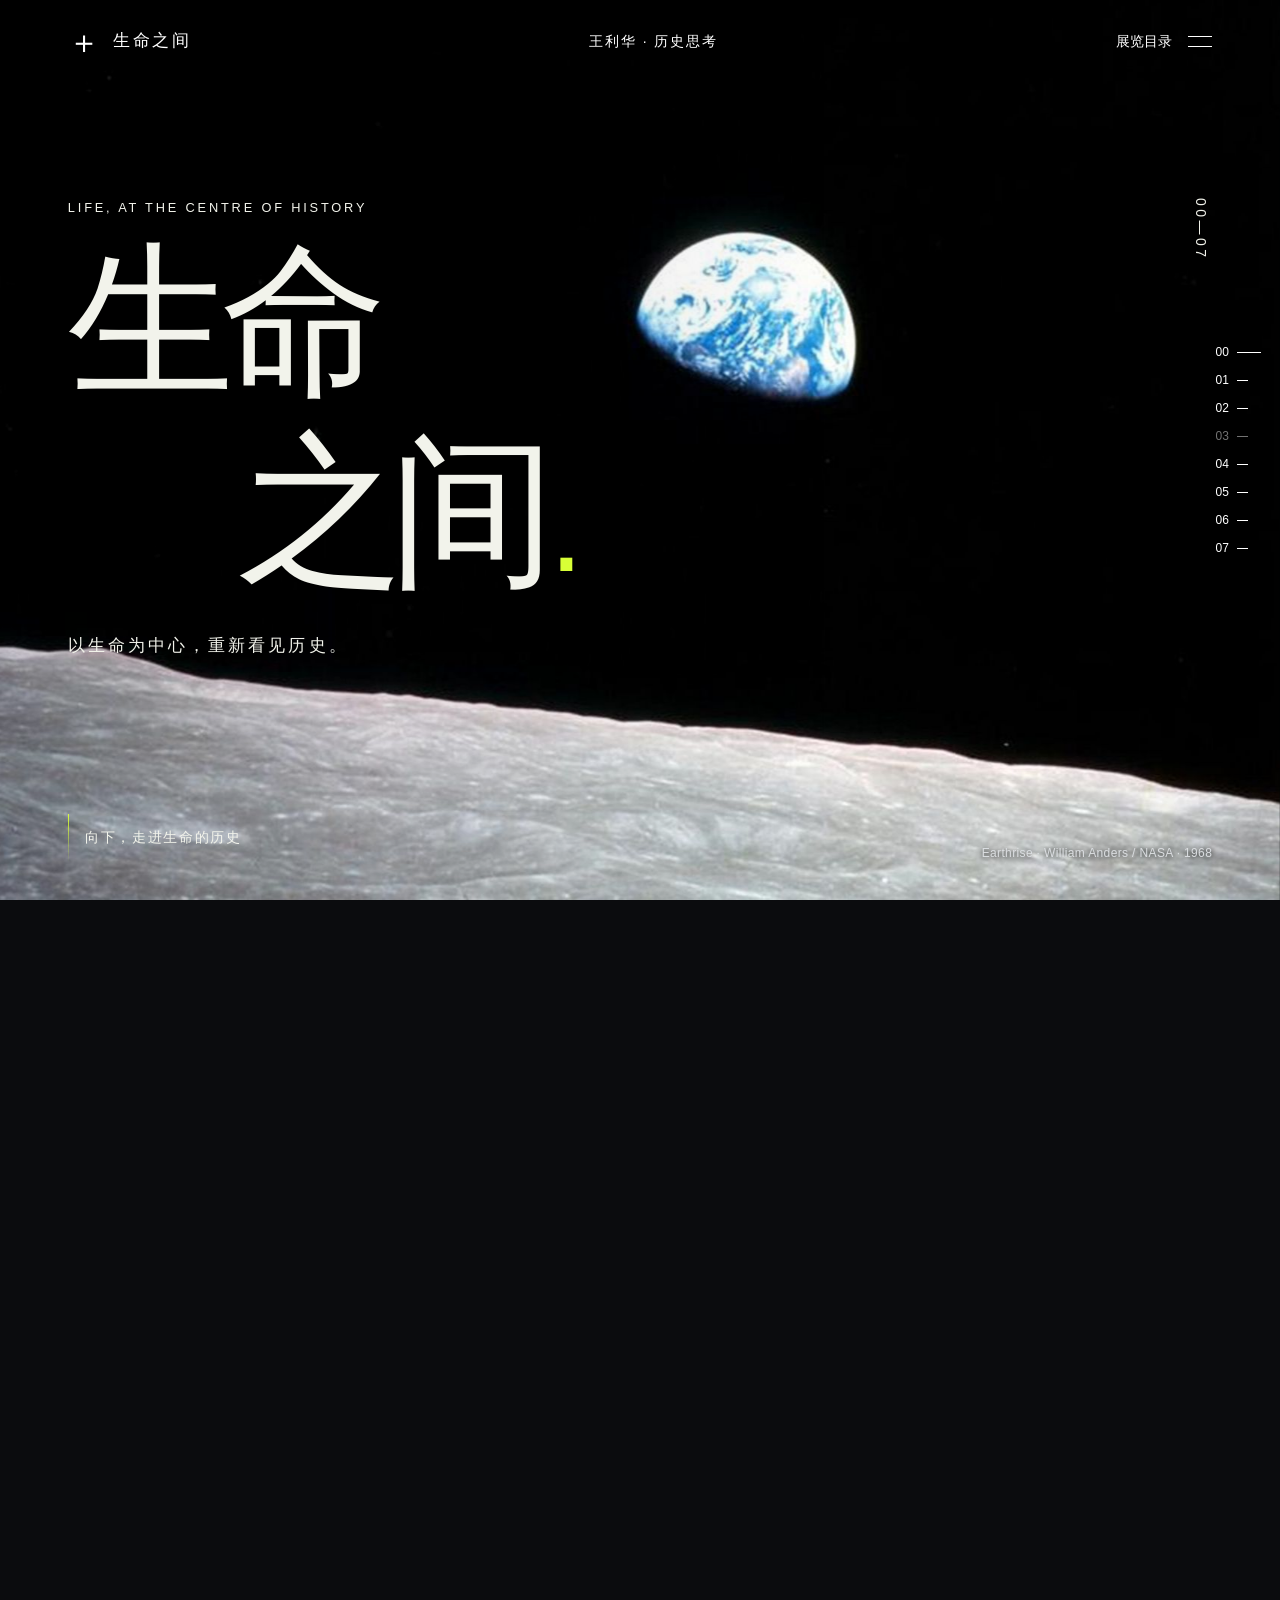
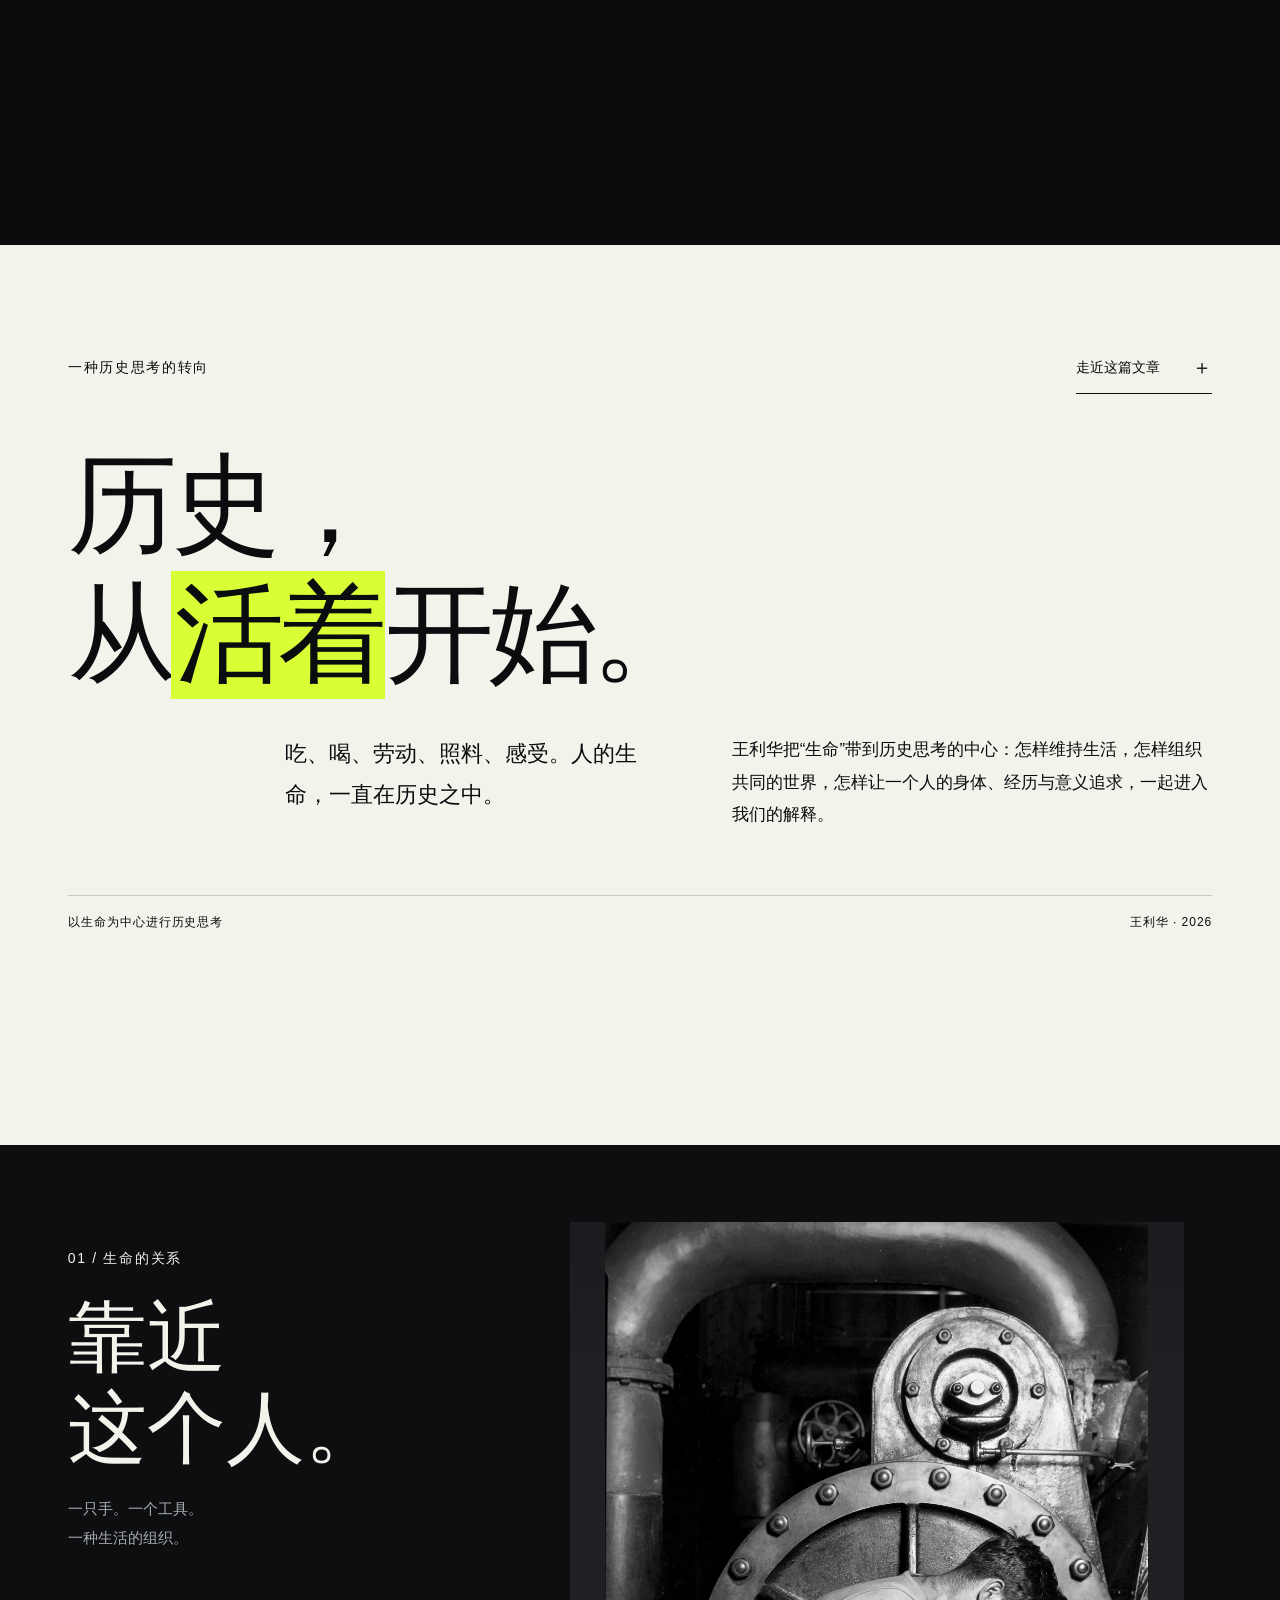
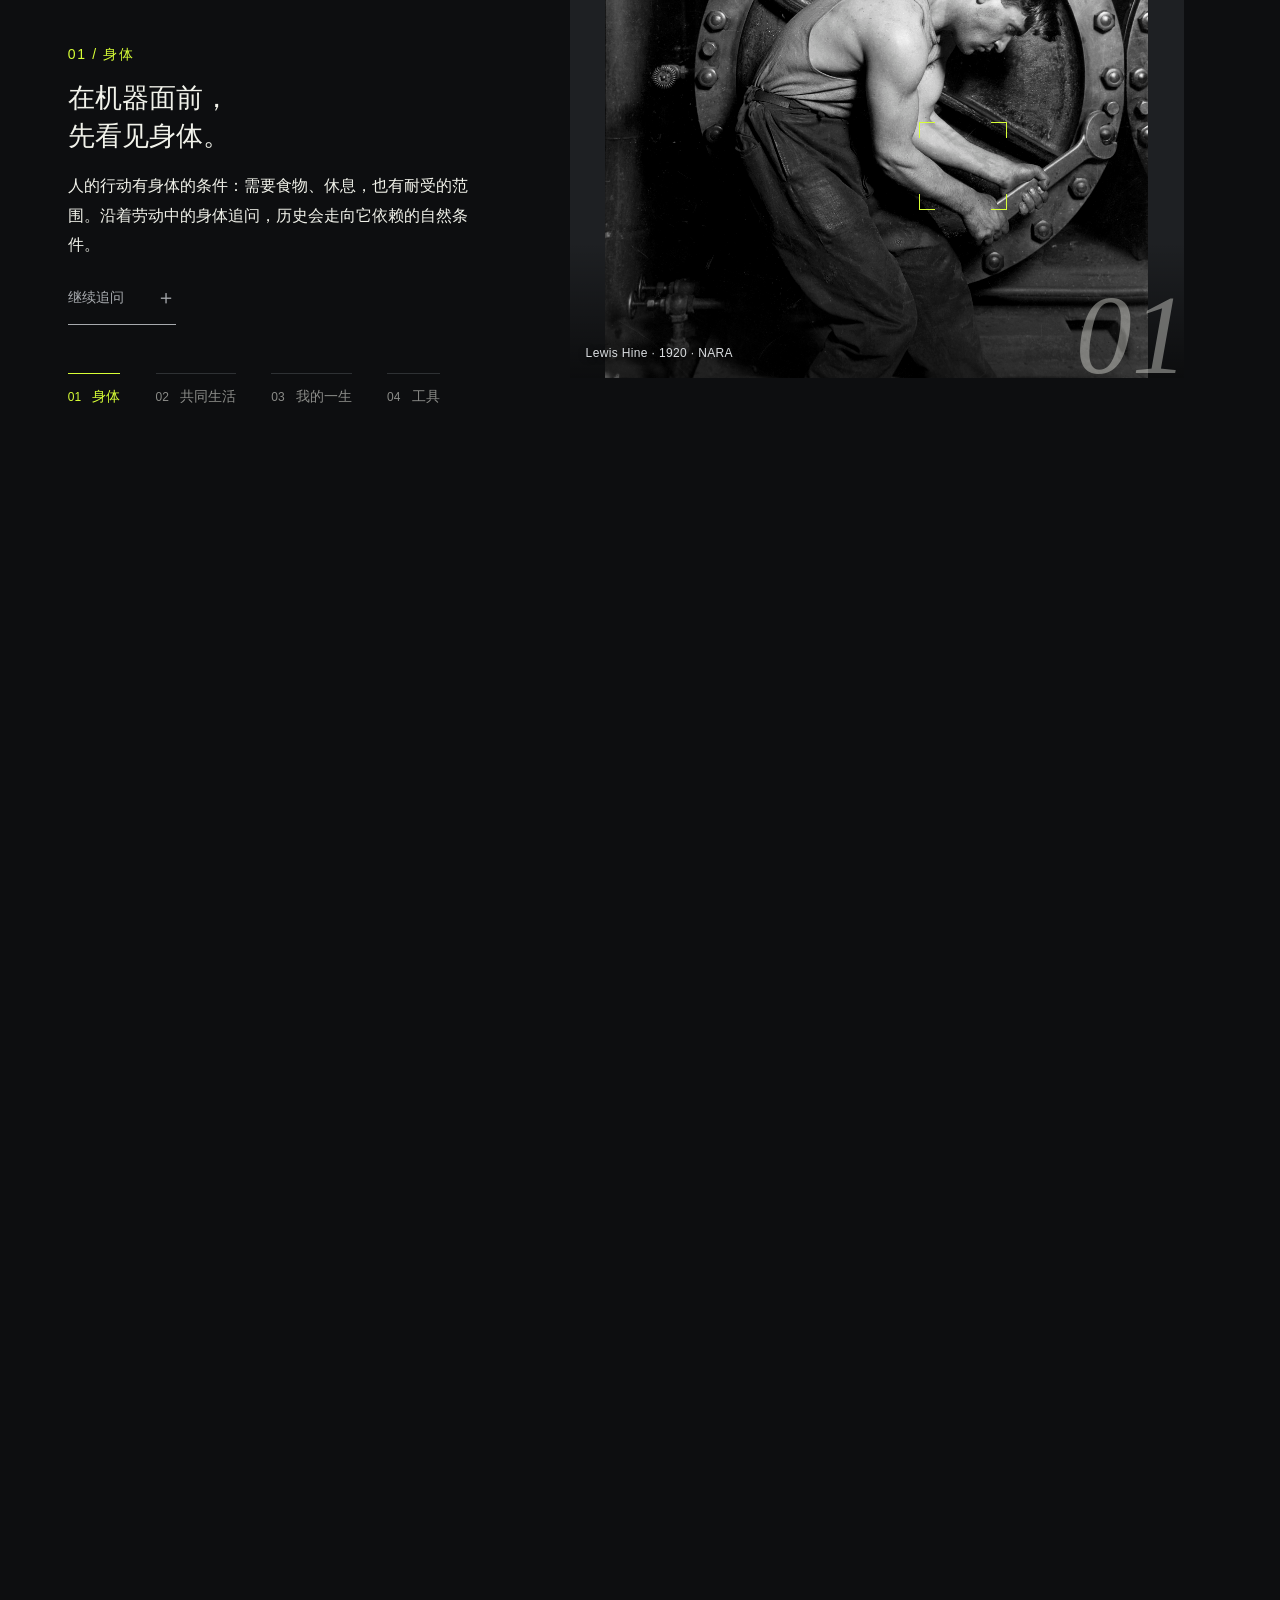
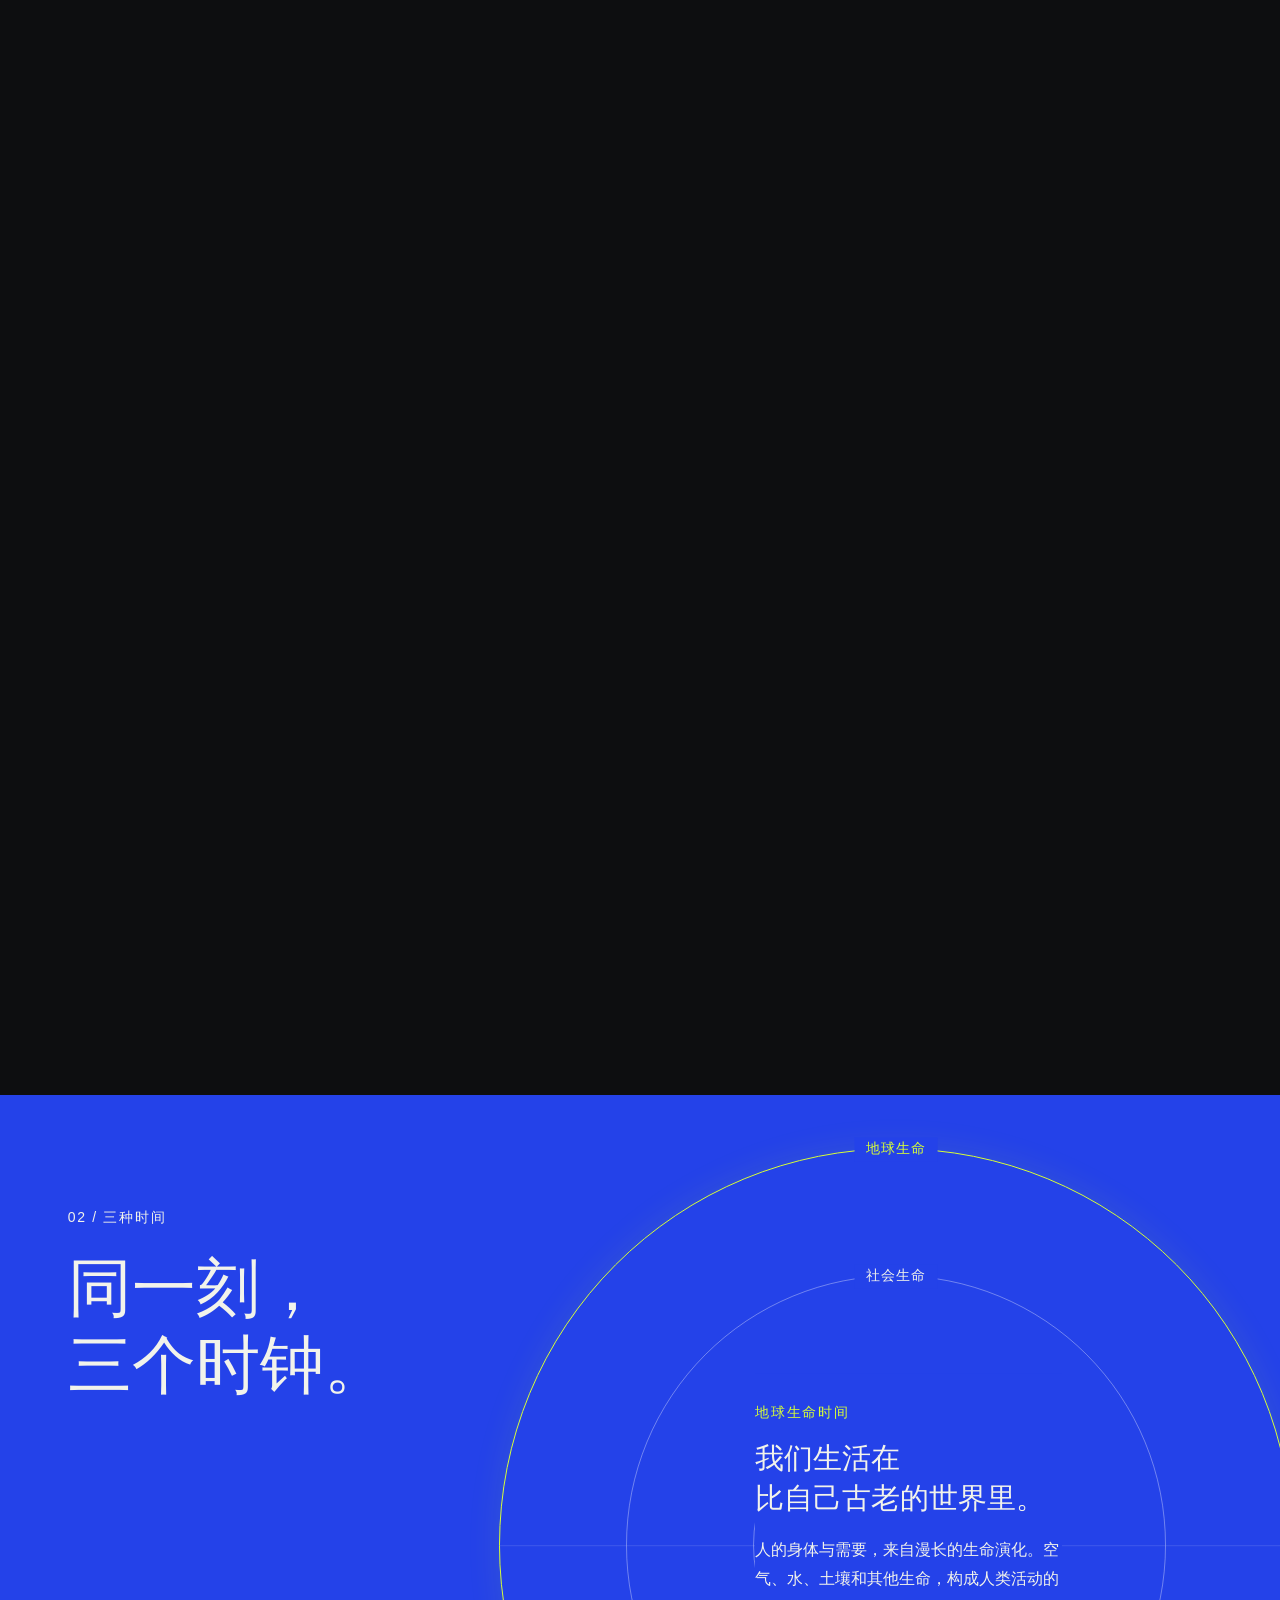
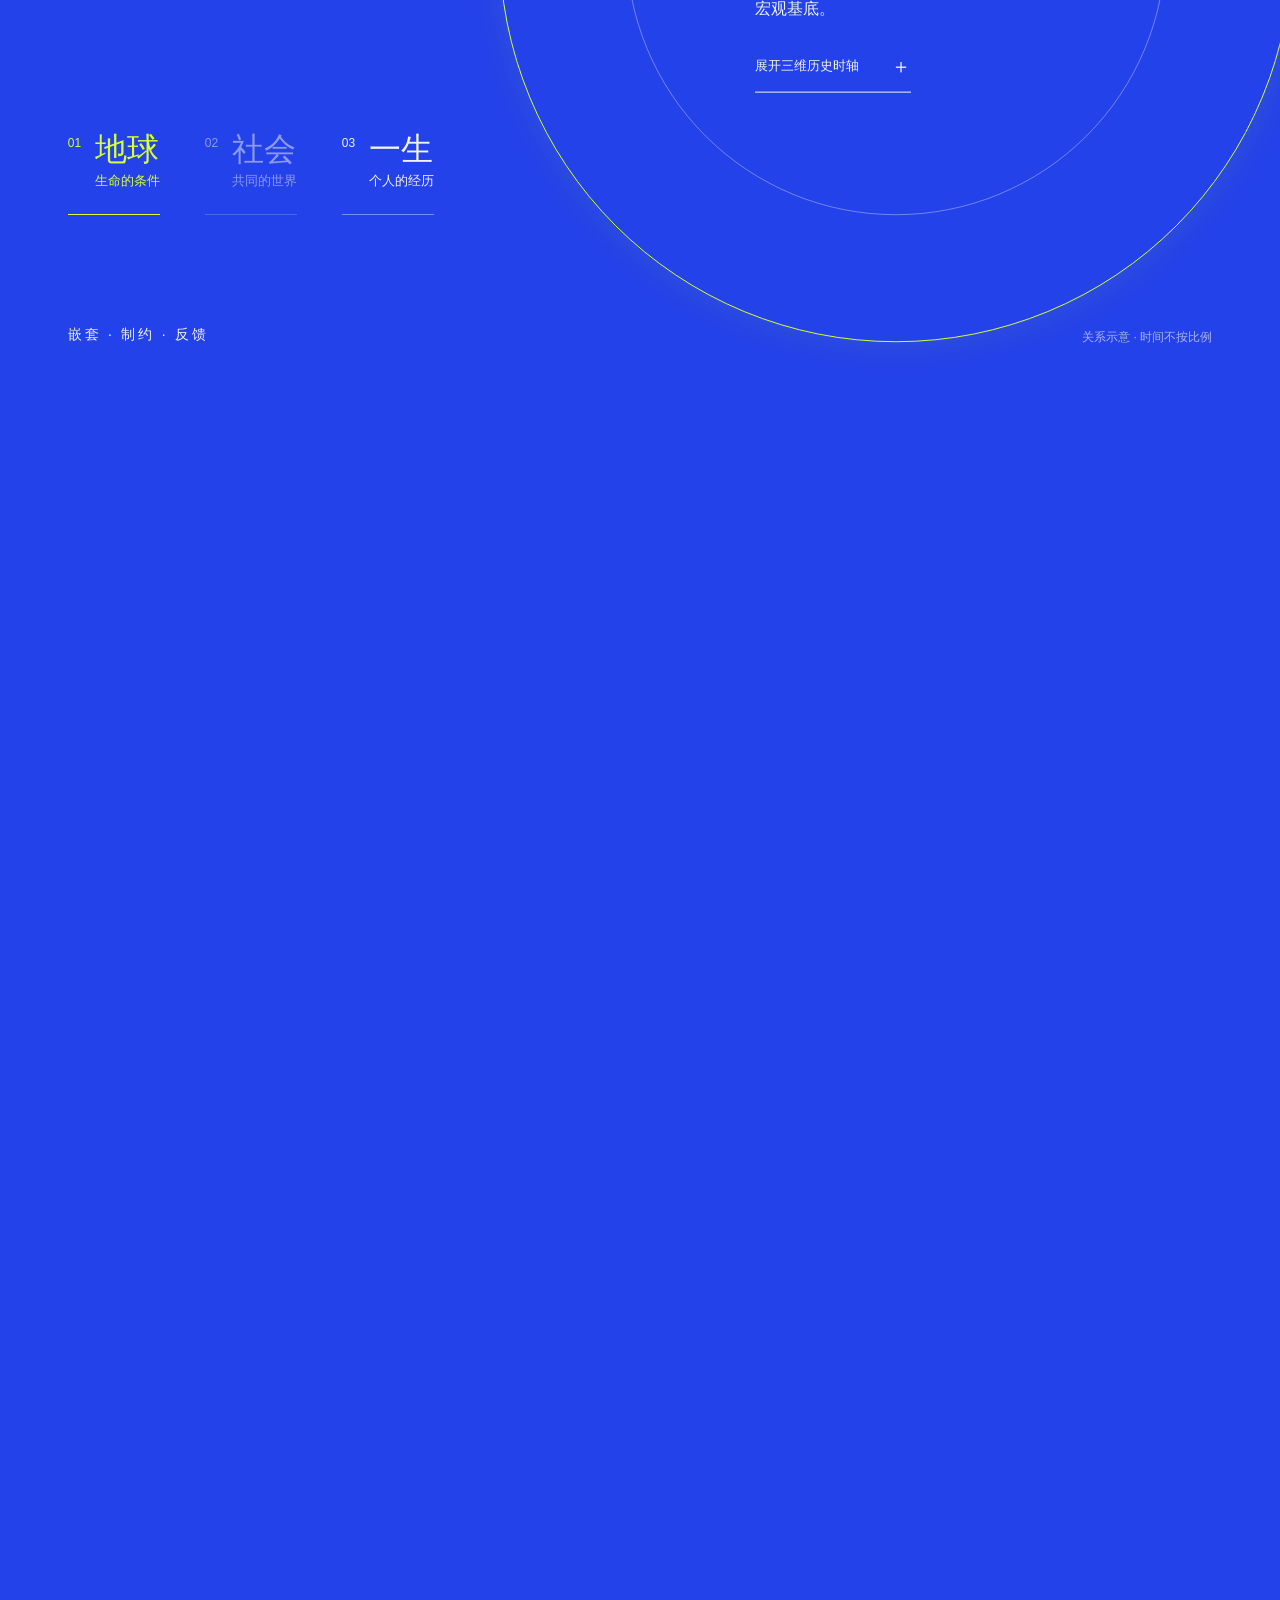
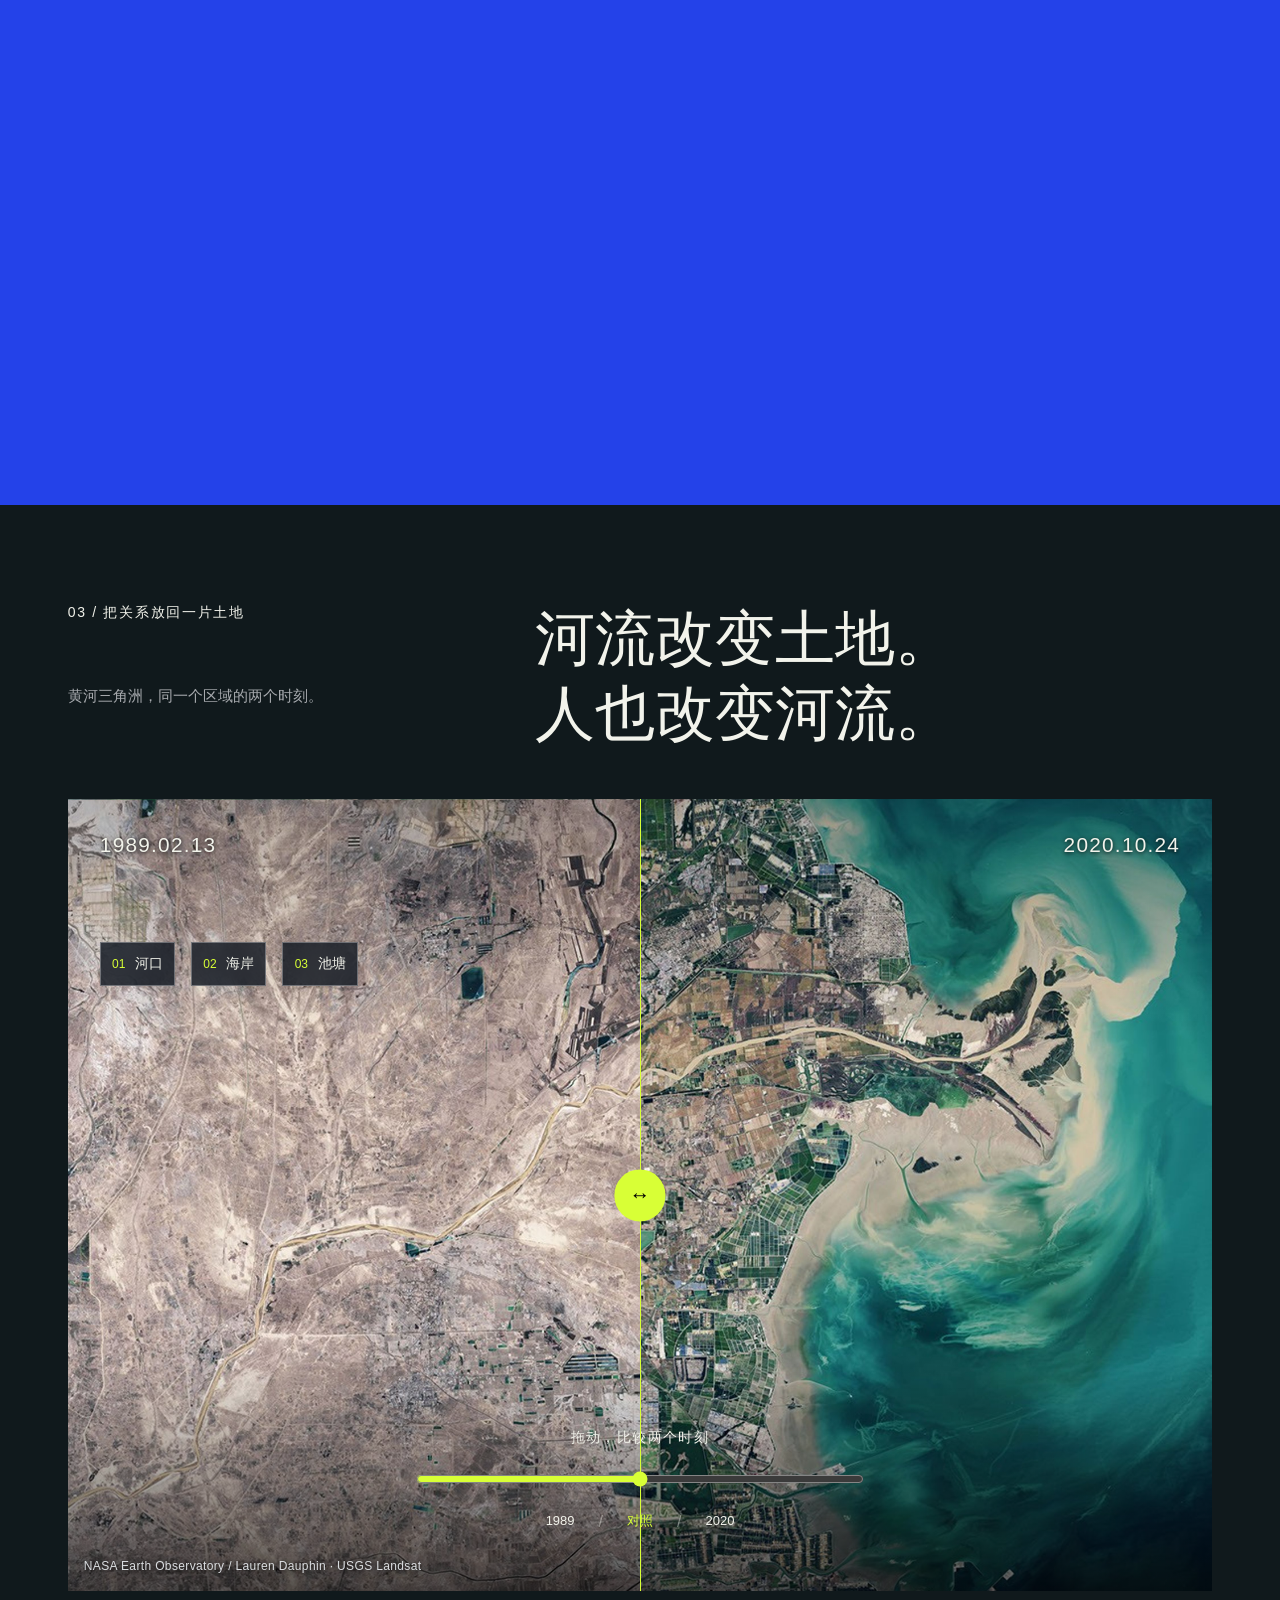
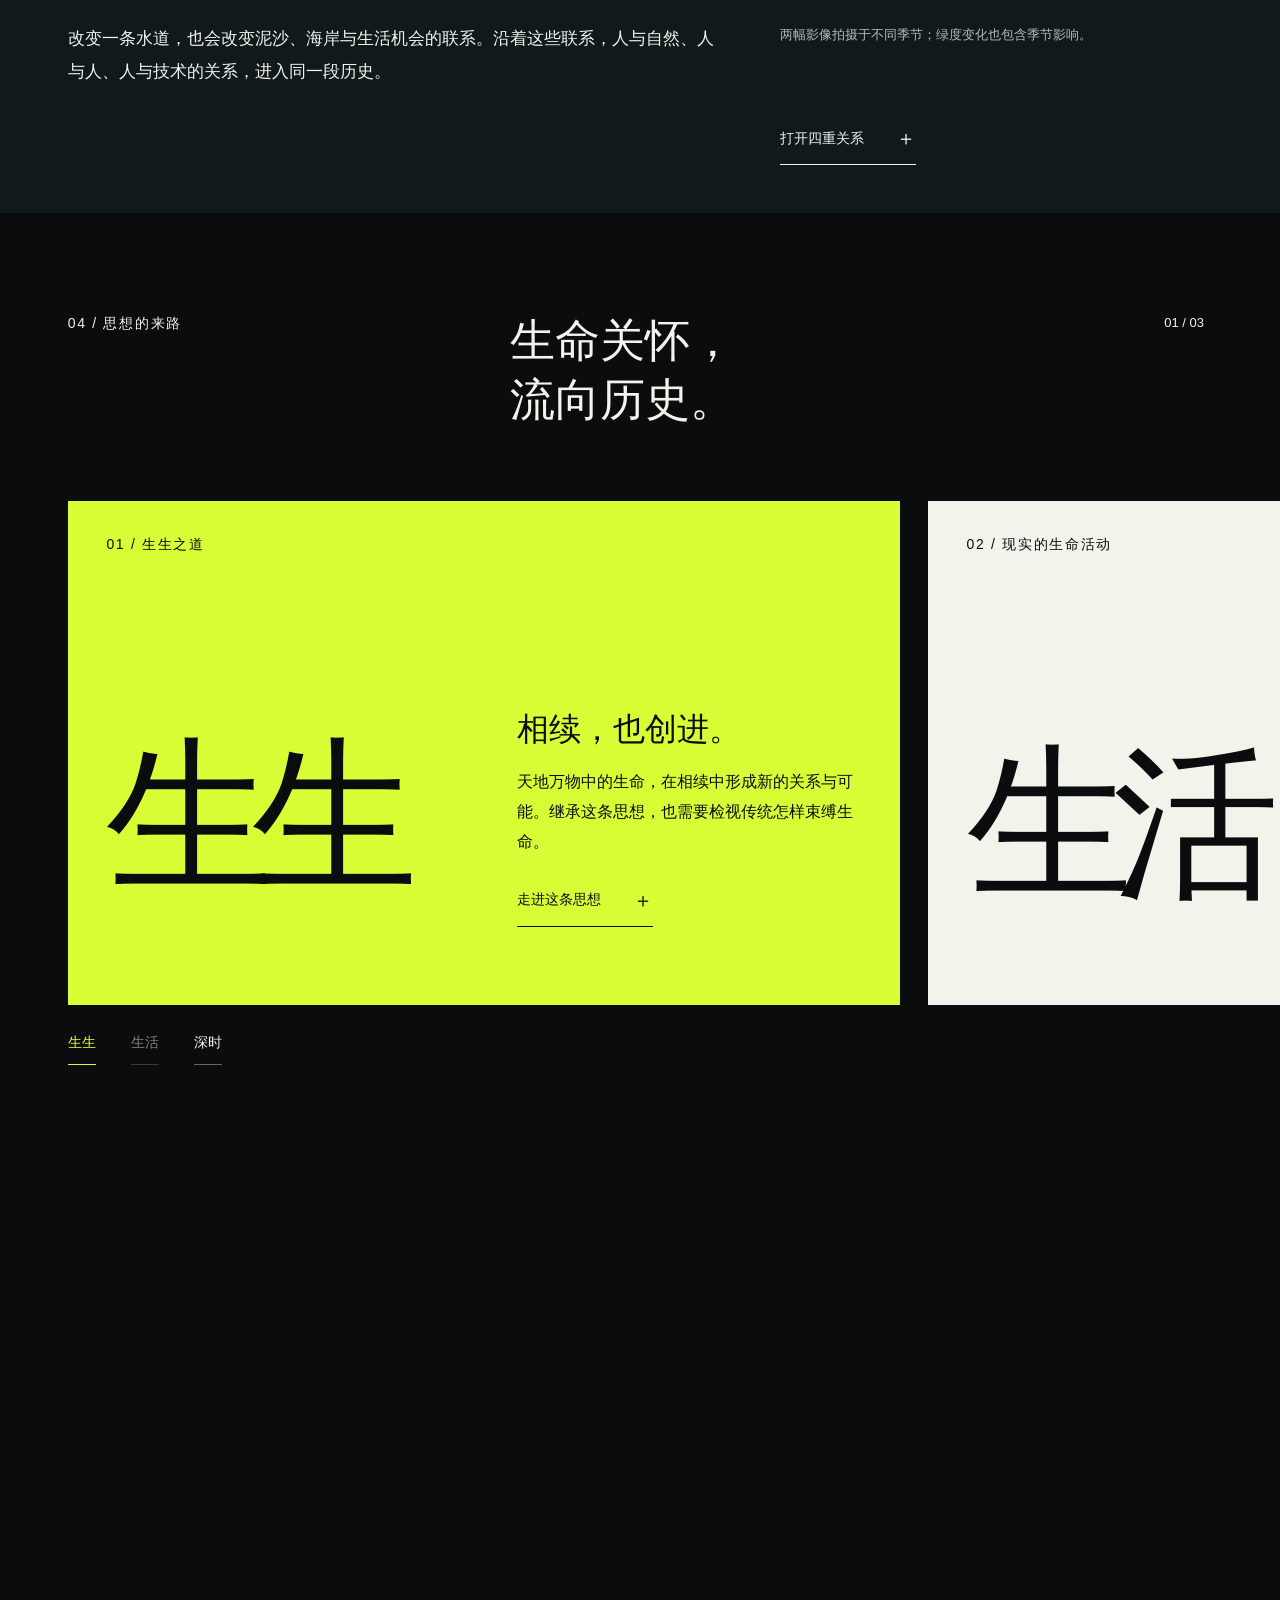
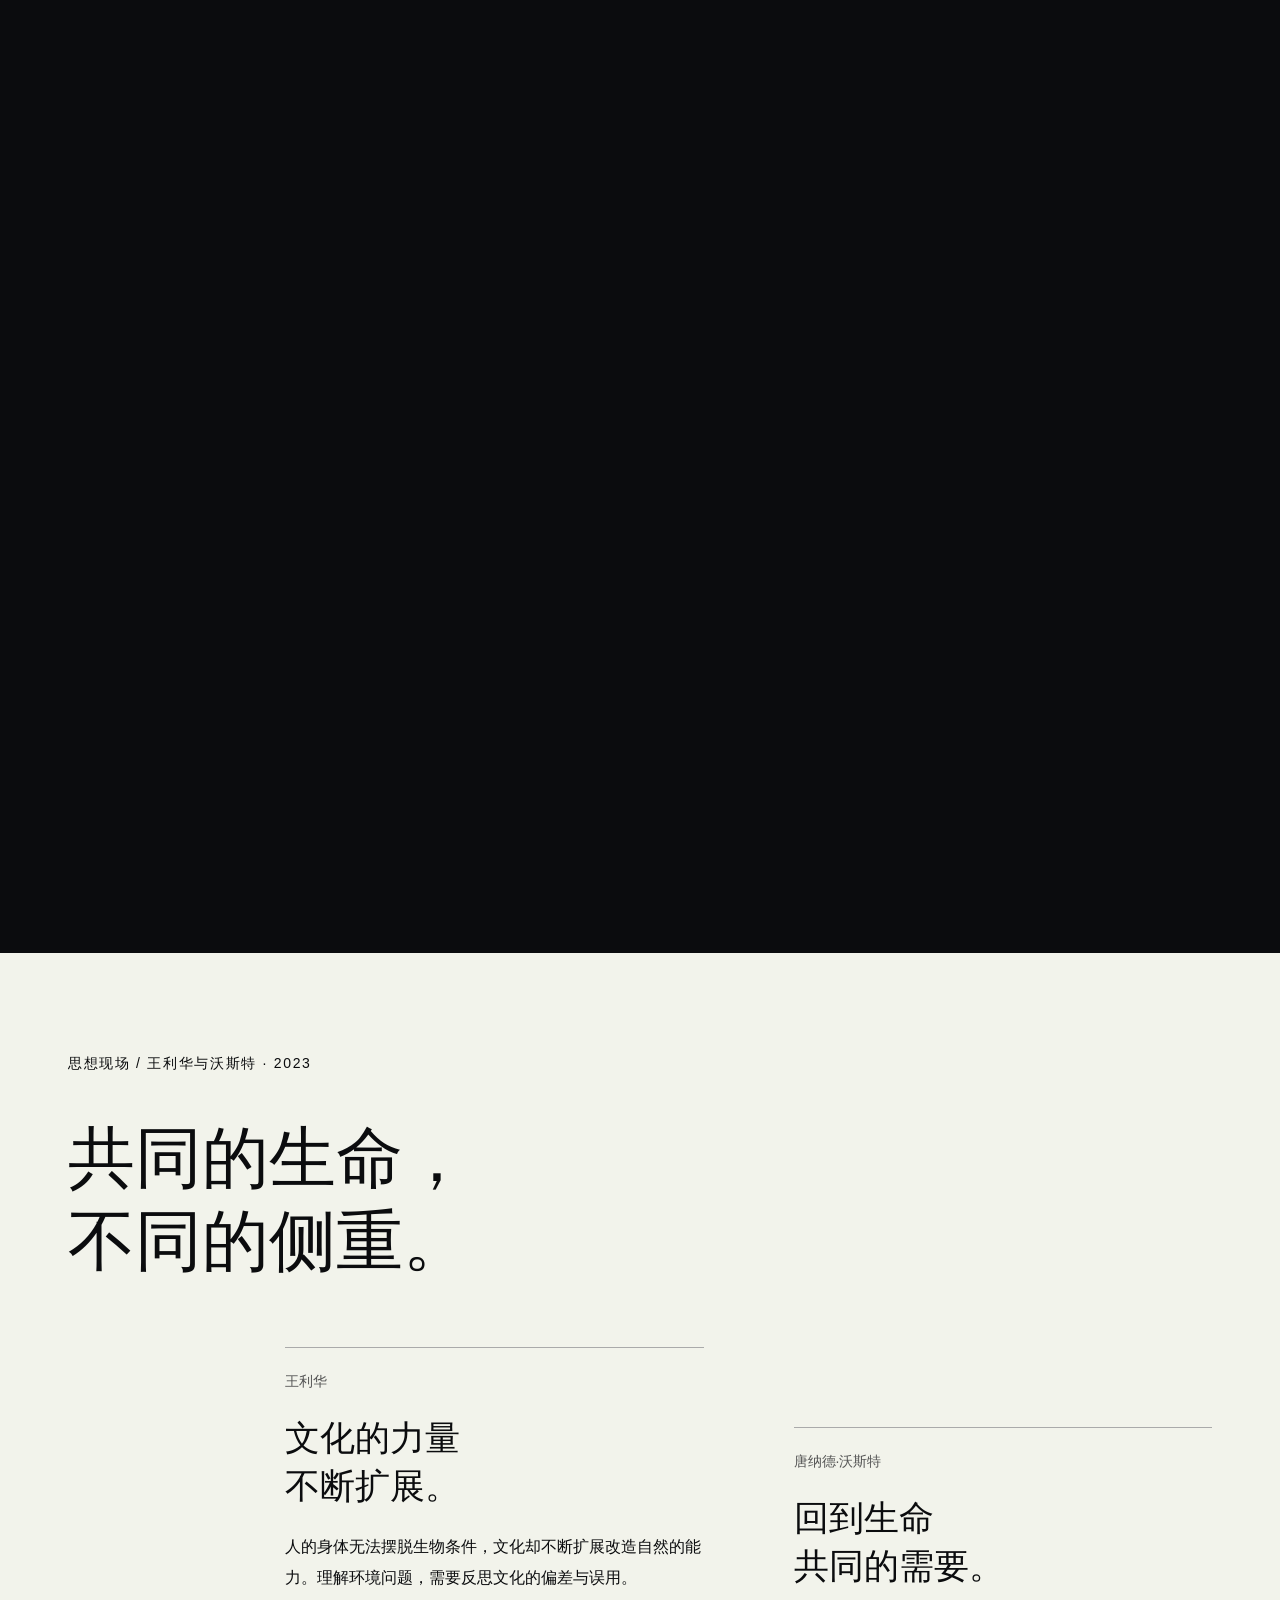
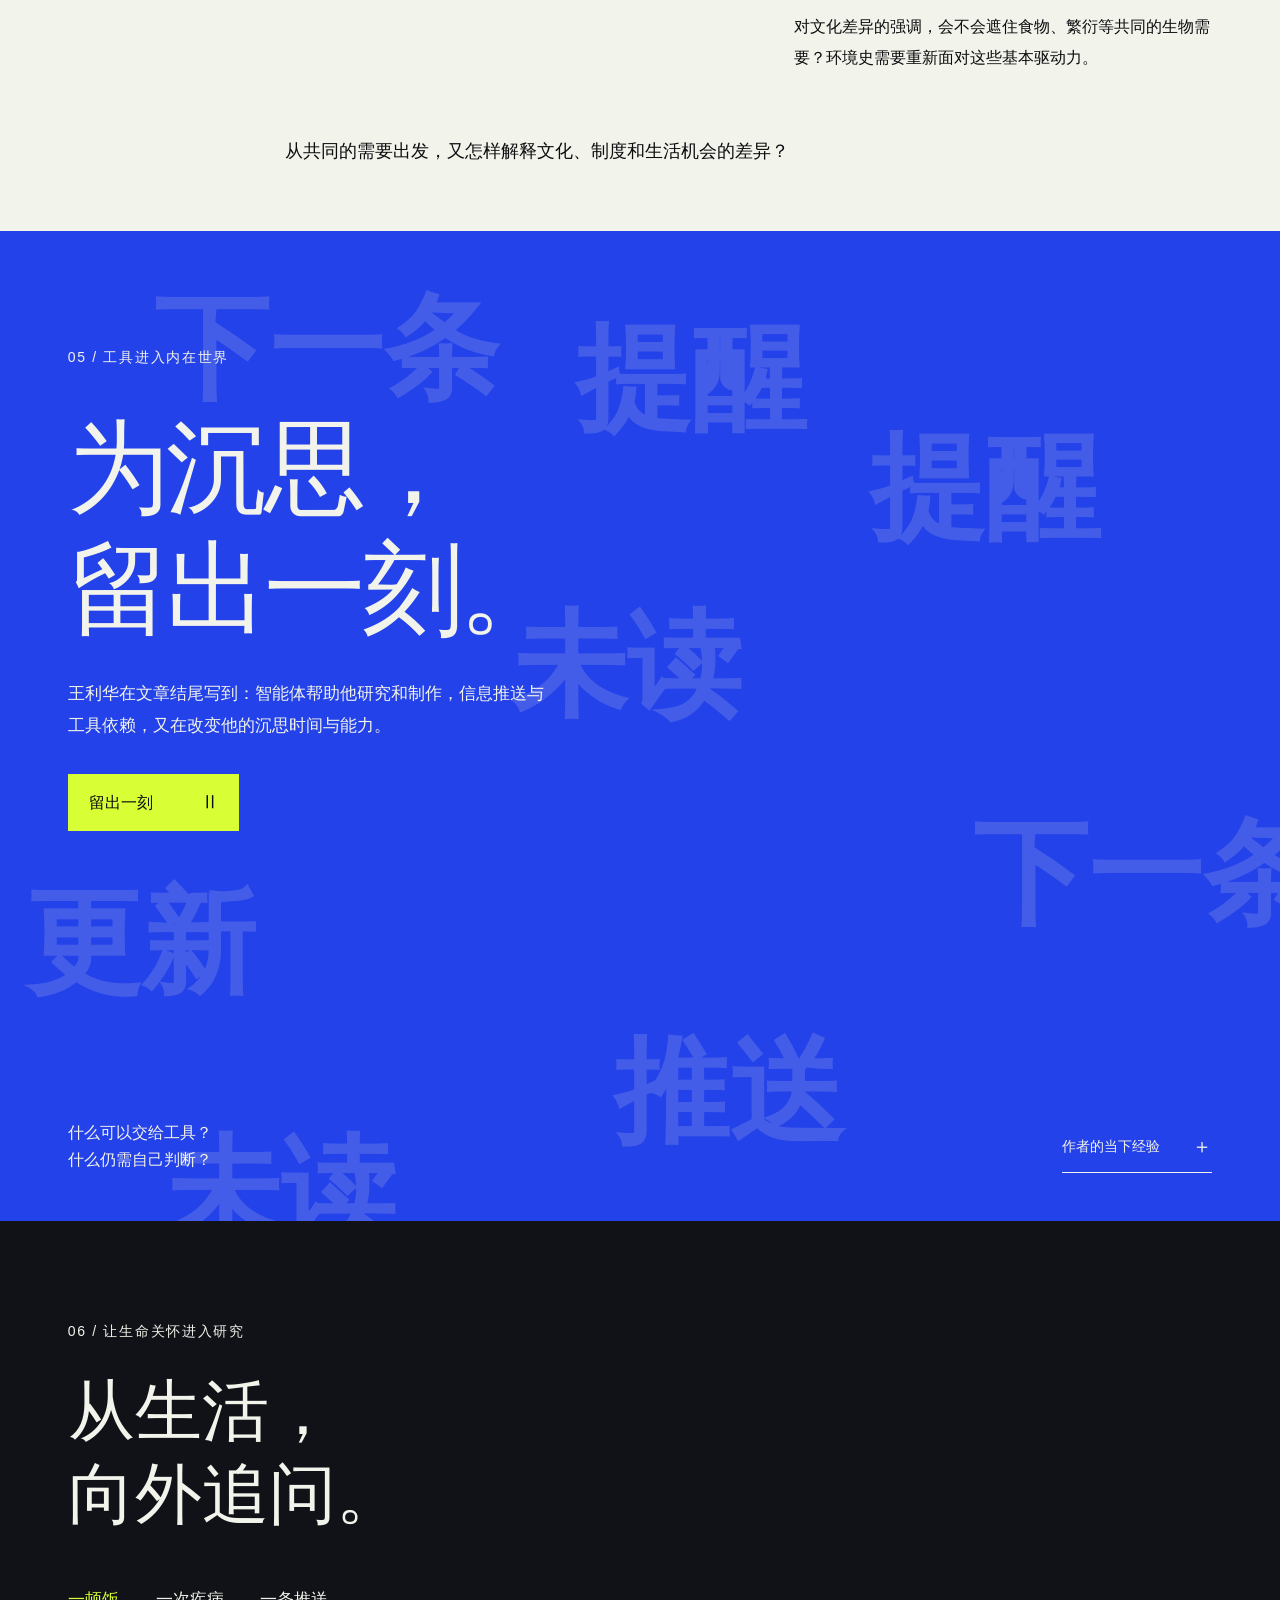
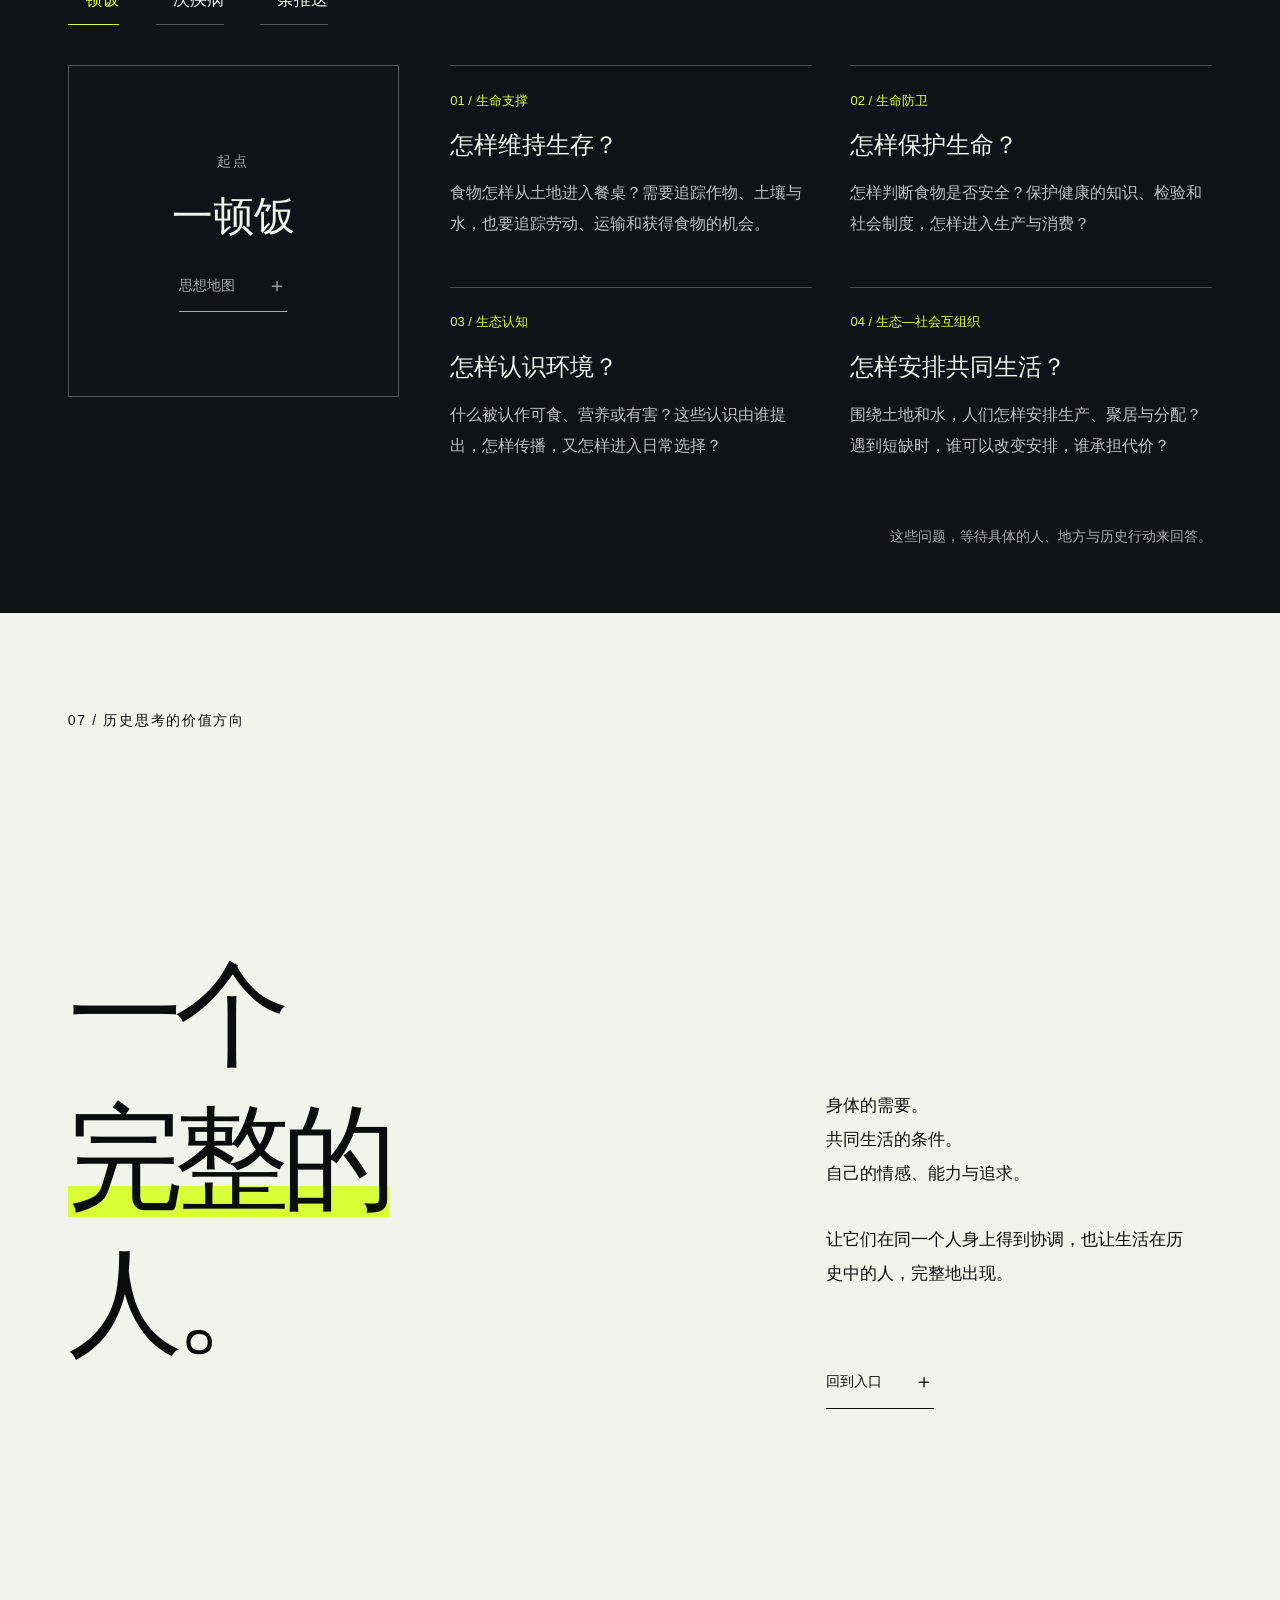
==== index.html @ ac090415 "Publish the Life Between interactive exhibition" ====
<!doctype html>
<html lang="zh-CN"><head><meta charset="utf-8"><meta name="viewport" content="width=device-width,initial-scale=1"><meta name="theme-color" content="#0b0c0e"><title>生命之间 · 王利华思想展览</title><meta name="description" content="从地球到身体，从劳动到技术，进入王利华以生命为中心的历史思考。"><link rel="icon" type="image/svg+xml" href="data:image/svg+xml,%3Csvg xmlns='http://www.w3.org/2000/svg' viewBox='0 0 40 40'%3E%3Crect width='40' height='40' fill='%230b0c0e'/%3E%3Ccircle cx='20' cy='20' r='12' fill='none' stroke='%23d8ff36' stroke-width='2'/%3E%3Cpath d='M20 5v30M5 20h30' stroke='%23d8ff36'/%3E%3C/svg%3E"><link rel="stylesheet" href="museum.css"><script src="museum.js" defer></script></head>
<body><a class="skip" href="#threshold">进入展览正文</a>
<header class="masthead" id="masthead"><a class="brand" href="#entrance" aria-label="生命之间，回到入口"><span class="brand-mark" aria-hidden="true">＋</span>生命之间</a><span class="header-sub">王利华 · 历史思考</span><button class="menu-button" id="menu-open" aria-haspopup="dialog"><span>展览目录</span><i aria-hidden="true"></i></button></header>
<div class="progress" aria-hidden="true"><i id="progress"></i></div>
<nav class="room-rail" aria-label="展览进度"><a href="#entrance" aria-label="入口" data-room="entrance" class="active">00</a><a href="#person" aria-label="生命的关系" data-room="person">01</a><a href="#time" aria-label="三种时间" data-room="time">02</a><a href="#delta" aria-label="河口的变化" data-room="delta">03</a><a href="#ideas" aria-label="思想的来路" data-room="ideas">04</a><a href="#attention" aria-label="沉思的空间" data-room="attention">05</a><a href="#practice" aria-label="进入研究" data-room="practice">06</a><a href="#whole" aria-label="完整的人" data-room="whole">07</a></nav>
<main>
<section class="entrance scroll-scene" id="entrance" data-label="入口"><div class="scene entrance-stage"><img class="earthrise" src="assets/earthrise.jpg" alt="阿波罗八号从月球轨道拍到的地球，地球悬在月球地平线上" fetchpriority="high"><div class="entrance-title"><p class="overline">LIFE, AT THE CENTRE OF HISTORY</p><h1>生命<span>之间</span><b aria-hidden="true">.</b></h1><p class="entrance-sub">以生命为中心，重新看见历史。</p></div><div class="entrance-second"><span class="overline">在我们到来之前</span><h2>生命的条件，<br>已经形成。</h2><p>而我们创造的世界，<br>正在改变这些条件。</p></div><div class="entrance-bottom"><a class="scroll-cue" href="#threshold"><i aria-hidden="true"></i><span>向下，走进生命的历史</span></a><span class="image-credit">Earthrise · William Anders / NASA · 1968</span></div><span class="scene-count" aria-hidden="true">00—07</span></div></section>
<section class="threshold light" id="threshold" data-label="历史的起点"><div class="threshold-top"><span class="overline">一种历史思考的转向</span><button class="text-button" data-reading="12">走近这篇文章 <span aria-hidden="true">＋</span></button></div><h2 class="reveal">历史，<br>从<span>活着</span>开始。</h2><div class="threshold-copy reveal"><p>吃、喝、劳动、照料、感受。人的生命，一直在历史之中。</p><p>王利华把“生命”带到历史思考的中心：怎样维持生活，怎样组织共同的世界，怎样让一个人的身体、经历与意义追求，一起进入我们的解释。</p></div><div class="threshold-foot"><span>以生命为中心进行历史思考</span><span>王利华 · 2026</span></div></section>
<section class="person scroll-scene" id="person" data-label="生命的关系"><div class="scene person-stage"><div class="person-photo"><img id="mechanic-image" src="assets/hine-mechanic.jpg" alt="刘易斯·海因摄于1920年的蒸汽泵机械工照片，工人握住扳手，在大型机器前工作" loading="lazy"><div class="photo-vignette"></div><div class="photo-target" aria-hidden="true"><i></i><i></i><i></i><i></i></div><span class="image-credit">Lewis Hine · 1920 · NARA</span></div><div class="person-heading"><span class="overline">01 / 生命的关系</span><h2>靠近<br>这个人。</h2><p>一只手。一个工具。<br>一种生活的组织。</p></div><div class="person-observation" aria-live="polite"><span id="person-label" class="overline">01 / 身体</span><h3 id="person-title">在机器面前，<br>先看见身体。</h3><p id="person-text">人的行动有身体的条件：需要食物、休息，也有耐受的范围。沿着劳动中的身体追问，历史会走向它依赖的自然条件。</p><button class="text-button" id="person-more">继续追问 <span aria-hidden="true">＋</span></button></div><div class="person-controls" role="group" aria-label="靠近照片中的关系"><button data-person="0" aria-pressed="true"><span>01</span>身体</button><button data-person="1" aria-pressed="false"><span>02</span>共同生活</button><button data-person="2" aria-pressed="false"><span>03</span>我的一生</button><button data-person="3" aria-pressed="false"><span>04</span>工具</button></div><span class="scene-index" aria-hidden="true">01</span></div></section>
<section class="time scroll-scene" id="time" data-label="三种时间"><div class="scene time-stage"><div class="time-head"><span class="overline">02 / 三种时间</span><h2>同一刻，<br>三个时钟。</h2></div><div class="time-orbits" aria-hidden="true"><div class="time-orbit orbit-earth"><span>地球生命</span></div><div class="time-orbit orbit-social"><span>社会生命</span></div><div class="time-orbit orbit-self"><span>个体生命</span></div><i class="orbit-center"></i><div class="orbit-axis"></div></div><div class="clock-list" role="group" aria-label="选择时间尺度"><button data-time="0" aria-pressed="true"><span>01</span><strong>地球</strong><small>生命的条件</small></button><button data-time="1" aria-pressed="false"><span>02</span><strong>社会</strong><small>共同的世界</small></button><button data-time="2" aria-pressed="false"><span>03</span><strong>一生</strong><small>个人的经历</small></button></div><article class="time-note" aria-live="polite"><span class="overline" id="time-label">地球生命时间</span><h3 id="time-title">我们生活在<br>比自己古老的世界里。</h3><p id="time-text">人的身体与需要，来自漫长的生命演化。空气、水、土壤和其他生命，构成人类活动的宏观基底。</p><button class="text-button" data-reading="16">展开三维历史时轴 <span aria-hidden="true">＋</span></button></article><span class="time-foot">嵌套 · 制约 · 反馈</span><span class="diagram-note">关系示意 · 时间不按比例</span></div></section>
<section class="delta" id="delta" data-label="河口的变化"><div class="delta-intro reveal"><span class="overline">03 / 把关系放回一片土地</span><h2>河流改变土地。<br>人也改变河流。</h2><p>黄河三角洲，同一个区域的两个时刻。</p></div><div class="delta-exhibit" id="delta-exhibit"><div class="compare" id="compare"><img class="compare-base" src="assets/delta-2020.jpg" alt="2020年10月24日黄河三角洲 Landsat 卫星影像" loading="lazy"><img class="compare-before" src="assets/delta-1989.jpg" alt="1989年2月13日同一黄河三角洲区域的 Landsat 卫星影像" loading="lazy"><div class="compare-shade"></div><div class="compare-line" aria-hidden="true"><span>↔</span></div><div class="compare-dates"><span>1989.02.13</span><span>2020.10.24</span></div><div class="delta-points" role="group" aria-label="观察河口变化"><button data-delta="mouth"><span>01</span>河口</button><button data-delta="shore"><span>02</span>海岸</button><button data-delta="ponds"><span>03</span>池塘</button></div><div class="compare-control"><label for="compare-range">拖动，比较两个时刻</label><input id="compare-range" type="range" min="0" max="100" value="50" aria-label="1989年影像显示比例"><div><button data-compare="100">1989</button><span aria-hidden="true">/</span><button data-compare="50">对照</button><span aria-hidden="true">/</span><button data-compare="0">2020</button></div></div><span class="image-credit">NASA Earth Observatory / Lauren Dauphin · USGS Landsat</span></div></div><div class="delta-after"><p>改变一条水道，也会改变泥沙、海岸与生活机会的联系。沿着这些联系，人与自然、人与人、人与技术的关系，进入同一段历史。</p><small>两幅影像拍摄于不同季节；绿度变化也包含季节影响。</small><button class="text-button" data-insight="relations">打开四重关系 <span aria-hidden="true">＋</span></button></div></section>
<section class="ideas scroll-scene" id="ideas" data-label="思想的来路"><div class="scene ideas-stage"><div class="ideas-head"><span class="overline">04 / 思想的来路</span><h2>生命关怀，<br>流向历史。</h2><span class="gallery-position" aria-hidden="true">01 / 03</span></div><div class="idea-track"><article class="idea-card sheng"><span class="overline">01 / 生生之道</span><div class="idea-word" aria-hidden="true">生生</div><div class="idea-caption"><h3>相续，也创进。</h3><p>天地万物中的生命，在相续中形成新的关系与可能。继承这条思想，也需要检视传统怎样束缚生命。</p><button class="text-button" data-insight="sheng">走进这条思想 <span aria-hidden="true">＋</span></button></div></article><article class="idea-card marx"><span class="overline">02 / 现实的生命活动</span><div class="idea-word" aria-hidden="true">生活</div><div class="idea-caption"><h3>从活生生的人出发。</h3><p>身体的需要，与满足需要的物质生活生产相联系。人的发展，进入人与自然、人与人的关系。</p><button class="text-button" data-insight="marx">走进这条思想 <span aria-hidden="true">＋</span></button></div></article><article class="idea-card history"><span class="overline">03 / 环境史与大史</span><div class="idea-word" aria-hidden="true">深时</div><div class="idea-caption"><h3>扩大视野，留住个人。</h3><p>把人放回生态与漫长的生命历程，也继续追问具体的人怎样体验、理解和改变自己的处境。</p><button class="text-button" data-insight="history">走进这条思想 <span aria-hidden="true">＋</span></button></div></article></div><div class="ideas-controls" role="group" aria-label="思想展柜"><button data-idea="0" aria-pressed="true">生生</button><button data-idea="1" aria-pressed="false">生活</button><button data-idea="2" aria-pressed="false">深时</button></div></div></section>
<section class="conversation light" id="conversation"><span class="overline">思想现场 / 王利华与沃斯特 · 2023</span><h2 class="reveal">共同的生命，<br>不同的侧重。</h2><div class="voices"><article class="reveal"><span>王利华</span><h3>文化的力量<br>不断扩展。</h3><p>人的身体无法摆脱生物条件，文化却不断扩展改造自然的能力。理解环境问题，需要反思文化的偏差与误用。</p></article><article class="reveal"><span>唐纳德·沃斯特</span><h3>回到生命<br>共同的需要。</h3><p>对文化差异的强调，会不会遮住食物、繁衍等共同的生物需要？环境史需要重新面对这些基本驱动力。</p></article></div><p class="conversation-end">从共同的需要出发，又怎样解释文化、制度和生活机会的差异？</p></section>
<section class="attention" id="attention" data-label="沉思的空间"><div class="attention-stream" aria-hidden="true"><span>下一条</span><span>提醒</span><span>未读</span><span>更新</span><span>推送</span><span>下一条</span><span>未读</span><span>提醒</span></div><div class="attention-copy"><span class="overline">05 / 工具进入内在世界</span><h2>为沉思，<br>留出一刻。</h2><p>王利华在文章结尾写到：智能体帮助他研究和制作，信息推送与工具依赖，又在改变他的沉思时间与能力。</p><button class="quiet-button" id="quiet-button" aria-pressed="false">留出一刻 <span aria-hidden="true">Ⅱ</span></button><span class="quiet-response" role="status">此刻，注意力回到这里。</span></div><div class="attention-bottom"><p>什么可以交给工具？<br>什么仍需自己判断？</p><button class="text-button" data-reading="19">作者的当下经验 <span aria-hidden="true">＋</span></button></div></section>
<section class="practice" id="practice" data-label="进入研究"><div class="practice-heading reveal"><span class="overline">06 / 让生命关怀进入研究</span><h2>从生活，<br>向外追问。</h2></div><div class="case-options" role="group" aria-label="选择研究的起点"><button data-case="meal" aria-pressed="true">一顿饭</button><button data-case="illness" aria-pressed="false">一次疾病</button><button data-case="message" aria-pressed="false">一条推送</button></div><div class="research-floor"><div class="case-center"><span>起点</span><strong id="case-label">一顿饭</strong><button class="text-button" id="map-open">思想地图 <span aria-hidden="true">＋</span></button></div><div class="system-questions" aria-live="polite"><article><span>01 / 生命支撑</span><h3>怎样维持生存？</h3><p id="case-support">食物怎样从土地进入餐桌？需要追踪作物、土壤与水，也要追踪劳动、运输和获得食物的机会。</p></article><article><span>02 / 生命防卫</span><h3>怎样保护生命？</h3><p id="case-defense">怎样判断食物是否安全？保护健康的知识、检验和社会制度，怎样进入生产与消费？</p></article><article><span>03 / 生态认知</span><h3>怎样认识环境？</h3><p id="case-cognition">什么被认作可食、营养或有害？这些认识由谁提出，怎样传播，又怎样进入日常选择？</p></article><article><span>04 / 生态—社会互组织</span><h3>怎样安排共同生活？</h3><p id="case-order">围绕土地和水，人们怎样安排生产、聚居与分配？遇到短缺时，谁可以改变安排，谁承担代价？</p></article></div></div><p class="practice-note">这些问题，等待具体的人、地方与历史行动来回答。</p></section>
<section class="whole light" id="whole" data-label="完整的人"><span class="overline">07 / 历史思考的价值方向</span><h2 class="reveal">一个<br><span>完整的</span><br>人。</h2><div class="whole-side reveal"><p>身体的需要。<br>共同生活的条件。<br>自己的情感、能力与追求。</p><p>让它们在同一个人身上得到协调，也让生活在历史中的人，完整地出现。</p><a class="text-button" href="#entrance">回到入口 <span aria-hidden="true">＋</span></a></div></section>
</main>
<dialog class="contents-dialog" id="contents-dialog" aria-labelledby="contents-title"><div class="dialog-top"><span>生命之间</span><button data-close="contents-dialog" aria-label="关闭目录">×</button></div><h2 id="contents-title">走进展览</h2><nav aria-label="全部展厅"><a href="#entrance"><span>00</span>生命之间</a><a href="#person"><span>01</span>靠近这个人</a><a href="#time"><span>02</span>三个时钟</a><a href="#delta"><span>03</span>河口的变化</a><a href="#ideas"><span>04</span>思想的来路</a><a href="#attention"><span>05</span>沉思的空间</a><a href="#practice"><span>06</span>从生活追问</a><a href="#whole"><span>07</span>完整的人</a></nav><div class="contents-extra"><button data-reading="12">原文展柜</button><button id="menu-map">思想地图</button></div></dialog>
<dialog class="insight-dialog" id="insight-dialog" aria-labelledby="insight-title"><div class="dialog-top"><span id="insight-label">生命的关系</span><button data-close="insight-dialog" aria-label="关闭展品解读">×</button></div><h2 id="insight-title"></h2><div id="insight-text"></div><a class="text-button" id="insight-link" href="#" target="_blank" rel="noopener">继续阅读 <span aria-hidden="true">＋</span></a></dialog>
<dialog class="reading-dialog" id="reading-dialog" aria-labelledby="reading-title"><div class="dialog-top"><div><span class="overline">原文展柜</span><h2 id="reading-title">走近王利华的文字</h2></div><button data-close="reading-dialog" aria-label="关闭原文展柜">×</button></div><div class="reading-controls" role="group" aria-label="选择原文页面"><button data-page="12" aria-pressed="true">框架</button><button data-page="16" aria-pressed="false">时间</button><button data-page="19" aria-pressed="false">工具</button></div><p id="reading-description">作者提出“生命实在论”，介绍这份开放的研究构想。</p><img id="reading-page" src="assets/source-page-12.png" alt="PDF 第12页原文" loading="lazy"></dialog>
<dialog class="map-dialog" id="map-dialog" aria-labelledby="map-title"><div class="dialog-top"><h2 id="map-title">完整思想地图</h2><button data-close="map-dialog" aria-label="关闭思想地图">×</button></div><iframe id="map-frame" title="王利华生命思想地图" data-src="map.html"></iframe></dialog>
</body></html>
---- museum.css ----
@charset "UTF-8";
:root{--ink:#0b0c0e;--paper:#f2f3eb;--lime:#d8ff36;--blue:#2442e9;--muted:#a7aaae;--gutter:clamp(1.3rem,5.3vw,6rem);--sans:"Microsoft YaHei","PingFang SC",sans-serif;--serif:"Songti SC","STSong","SimSun",serif;color-scheme:dark}
*{box-sizing:border-box}html{scroll-behavior:smooth;scroll-padding-top:0}body{margin:0;background:var(--ink);color:var(--paper);font-family:var(--sans);font-size:1rem;line-height:1.7;-webkit-font-smoothing:antialiased}body.modal-open{overflow:hidden}a{color:inherit;text-decoration:none}button,input{font:inherit}button{color:inherit;cursor:pointer}button{border:0;background:none}img{display:block;max-width:100%}h1,h2,h3,p{margin:0}h1,h2,h3{font-weight:400}button,a,input{-webkit-tap-highlight-color:transparent}button:focus-visible,a:focus-visible,input:focus-visible{outline:2px solid var(--lime);outline-offset:6px}::selection{background:var(--lime);color:var(--ink)}.skip{position:fixed;z-index:100;left:1rem;top:-5rem;background:var(--lime);color:#000;padding:.5rem 1rem}.skip:focus{top:1rem}.overline{font-size:.875rem;letter-spacing:.12em;line-height:1.6}.light{background:var(--paper);color:var(--ink);color-scheme:light}.masthead{position:fixed;left:0;top:0;z-index:30;width:100%;height:5.2rem;display:flex;align-items:center;justify-content:space-between;padding:0 var(--gutter);mix-blend-mode:difference;color:#fff;pointer-events:none}.masthead>*{pointer-events:auto}.brand{display:flex;gap:.7rem;align-items:center;font-weight:500;letter-spacing:.14em;font-size:1.0625rem}.brand-mark{font-size:2rem;line-height:1}.header-sub{font-size:.875rem;letter-spacing:.14em}.menu-button{display:flex;align-items:center;gap:1rem;font-size:.875rem;padding:.5rem 0}.menu-button i{display:block;width:1.5rem;height:.65rem;border-top:1px solid currentColor;border-bottom:1px solid currentColor}.progress{position:fixed;left:0;top:0;width:100%;height:2px;z-index:40}.progress i{display:block;height:100%;background:var(--lime);transform:scaleX(0);transform-origin:left}.room-rail{position:fixed;right:1.2rem;top:50%;transform:translateY(-50%);display:flex;flex-direction:column;gap:1rem;z-index:20;mix-blend-mode:difference;color:#fff}.room-rail a{font-size:.75rem;display:flex;align-items:center;gap:.5rem;opacity:.45;line-height:1}.room-rail a:after{content:"";height:1px;width:.7rem;background:currentColor;transition:width .3s}.room-rail a.active{opacity:1}.room-rail a.active:after{width:1.5rem}.scroll-scene{position:relative}.scene{position:sticky;top:0;height:100svh;min-height:42rem;overflow:hidden}.entrance{height:205svh}.entrance-stage{background:#030608}.earthrise{position:absolute;width:100%;height:100%;object-fit:cover;object-position:center;will-change:transform;transform:scale(var(--earth-scale,1)) translateY(var(--earth-y,0));transform-origin:57% 41%}.entrance-stage:after{content:"";position:absolute;inset:0;background:linear-gradient(90deg,rgba(0,0,0,.2),transparent 65%);pointer-events:none}.entrance-title{position:absolute;left:var(--gutter);top:22%;z-index:2;transform:translateY(var(--hero-y,0));opacity:var(--hero-alpha,1)}.entrance-title .overline{font-size:.8rem;letter-spacing:.22em}.entrance-title h1{font-family:var(--serif);font-size:clamp(6rem,13vw,13rem);line-height:1.14;letter-spacing:-.08em;padding-top:.65rem;position:relative}.entrance-title h1 span{display:block;padding-left:1.02em}.entrance-title h1 b{font-family:Arial,sans-serif;color:var(--lime);font-size:.75em;font-weight:400;position:absolute;right:-.22em;bottom:.07em}.entrance-sub{margin-top:1.5rem;font-size:1.0625rem;letter-spacing:.18em}.entrance-second{position:absolute;z-index:3;top:35%;left:var(--gutter);max-width:40rem;opacity:var(--hero-second,0);transform:translateY(var(--hero-second-y,4rem));pointer-events:none}.entrance-second h2{font-size:clamp(3rem,5.6vw,6rem);line-height:1.3;font-family:var(--serif);margin:1.2rem 0}.entrance-second p{font-size:1.15rem}.entrance-bottom{position:absolute;bottom:2.4rem;left:var(--gutter);right:var(--gutter);display:flex;justify-content:space-between;align-items:end;gap:1rem;z-index:4}.scroll-cue{display:flex;align-items:center;gap:1rem;font-size:.875rem;letter-spacing:.12em}.scroll-cue i{display:block;width:1px;height:3rem;background:linear-gradient(var(--lime),transparent)}.image-credit{font-size:.75rem;color:#dadde0;letter-spacing:.03em;line-height:1.5;text-shadow:0 1px 6px #000}.scene-count{position:absolute;z-index:4;right:var(--gutter);top:22%;font-size:.875rem;writing-mode:vertical-rl;letter-spacing:.25em}.threshold{padding:6rem var(--gutter) 2rem;min-height:100svh}.threshold-top{display:flex;justify-content:space-between;align-items:center;gap:1rem}.text-button{display:inline-flex;align-items:center;justify-content:space-between;gap:2rem;font-size:.875rem;border-bottom:1px solid currentColor;padding:.7rem 0;line-height:1.5;min-height:2.75rem}.text-button span{font-size:1.25rem}.threshold h2{font-family:var(--serif);font-size:clamp(3.8rem,8.5vw,9rem);line-height:1.18;margin:3rem 0 2.2rem;letter-spacing:-.05em}.threshold h2 span{display:inline-block;background:var(--lime);padding:0 .03em}.threshold-copy{display:grid;grid-template-columns:1fr 1.3fr;gap:6vw;max-width:70rem;margin-left:17vw}.threshold-copy p{font-size:1.0625rem;line-height:1.9}.threshold-copy p:first-child{font-size:1.4rem;font-family:var(--serif);line-height:1.8}.threshold-foot{display:flex;justify-content:space-between;gap:1rem;border-top:1px solid #c8cac0;padding-top:1rem;margin-top:4rem;font-size:.75rem;letter-spacing:.08em}.person{height:350svh;background:#0d0e10}.person-stage{--zoom:1;--focus-x:50%;--focus-y:50%}.person-photo{position:absolute;right:7.5%;top:8.5%;width:48%;height:84%;overflow:hidden;background:#1e2023}.person-photo img{height:100%;width:100%;object-fit:contain;transform:scale(var(--zoom));transform-origin:var(--focus-x) var(--focus-y);transition:transform 1.1s cubic-bezier(.16,1,.3,1),transform-origin 1.1s;filter:contrast(1.07)}.photo-vignette{position:absolute;inset:0;background:linear-gradient(0deg,rgba(0,0,0,.6),transparent 18%,transparent 80%,rgba(0,0,0,.15));pointer-events:none}.person-photo .image-credit{position:absolute;bottom:1rem;left:1rem}.photo-target{position:absolute;width:5.5rem;height:5.5rem;top:var(--target-y,72%);left:var(--target-x,64%);transform:translate(-50%,-50%);transition:top 1s,left 1s;pointer-events:none}.photo-target i{position:absolute;width:1rem;height:1rem;border-color:var(--lime);border-style:solid}.photo-target i:nth-child(1){left:0;top:0;border-width:1px 0 0 1px}.photo-target i:nth-child(2){right:0;top:0;border-width:1px 1px 0 0}.photo-target i:nth-child(3){left:0;bottom:0;border-width:0 0 1px 1px}.photo-target i:nth-child(4){right:0;bottom:0;border-width:0 1px 1px 0}.person-heading{position:absolute;left:var(--gutter);top:11%;z-index:2}.person-heading h2{font-family:var(--serif);font-size:clamp(3.5rem,6.2vw,7rem);line-height:1.15;margin:1.3rem 0}.person-heading p{font-size:.9375rem;color:var(--muted);line-height:1.9}.person-observation{position:absolute;left:var(--gutter);top:55%;max-width:32%;z-index:3}.person-observation .overline{color:var(--lime)}.person-observation h3{font-size:clamp(1.6rem,2.1vw,2.3rem);line-height:1.4;margin:.8rem 0 1rem;font-family:var(--serif)}.person-observation p{font-size:1rem;max-width:29rem;line-height:1.85}.person-observation .text-button{margin-top:.7rem;color:var(--muted)}.person-controls{position:absolute;bottom:1.7rem;left:var(--gutter);display:flex;gap:2.2rem;z-index:4}.person-controls button{padding:.7rem 0;line-height:1.5;font-size:.875rem;border-top:1px solid #4c4f53;opacity:.55;transition:opacity .3s}.person-controls button span{margin-right:.7rem;font-size:.75rem}.person-controls button[aria-pressed=true]{opacity:1;border-color:var(--lime);color:var(--lime)}.scene-index{position:absolute;bottom:6%;right:7.2%;font-family:Georgia,serif;font-style:italic;font-size:7rem;line-height:1;opacity:.4;pointer-events:none}.time{height:290svh;background:var(--blue)}.time-stage{isolation:isolate}.time-head{position:absolute;z-index:3;left:var(--gutter);top:12%}.time-head h2{font-family:var(--serif);font-size:clamp(3rem,5vw,5.7rem);line-height:1.2;margin-top:1.3rem}.time-orbits{position:absolute;width:62vw;height:62vw;right:-1vw;top:50%;transform:translateY(-50%);max-height:85vw;aspect-ratio:1}.time-orbit{position:absolute;border:1px solid rgba(255,255,255,.35);border-radius:50%;transition:border-color .6s,box-shadow .6s,transform .8s}.orbit-earth{inset:0}.orbit-social{inset:16%}.orbit-self{inset:32%}.time-orbit span{position:absolute;left:50%;top:0;transform:translate(-50%,-50%);font-size:.875rem;white-space:nowrap;background:var(--blue);padding:0 .7rem;letter-spacing:.08em}.time-orbit.active{border-color:var(--lime);box-shadow:0 0 35px #d8ff3618}.time-orbit.active span{color:var(--lime)}.orbit-center{position:absolute;left:50%;top:50%;height:1rem;width:1rem;background:var(--lime);border-radius:50%;transform:translate(-50%,-50%)}.orbit-axis{position:absolute;width:100%;height:1px;top:50%;background:#ffffff20}.clock-list{position:absolute;left:var(--gutter);bottom:20%;display:flex;gap:2.8rem;z-index:3}.clock-list button{display:grid;grid-template-columns:1.5rem 1fr;text-align:left;gap:.3rem .2rem;opacity:.5;border-bottom:1px solid #ffffff66;padding:0 0 1.4rem}.clock-list button span{font-size:.75rem;grid-column:1;grid-row:1}.clock-list strong{font-family:var(--serif);font-size:2rem;font-weight:400;line-height:1;grid-column:2}.clock-list small{font-size:.8125rem;grid-column:2;white-space:nowrap}.clock-list button[aria-pressed=true]{opacity:1;color:var(--lime);border-color:var(--lime)}.time-note{position:absolute;z-index:4;width:24%;max-width:26rem;right:17%;top:50%;transform:translateY(-50%);padding:1.5rem 0;background:var(--blue)}.time-note .overline{color:var(--lime)}.time-note h3{font-family:var(--serif);font-size:1.8rem;line-height:1.4;margin:.8rem 0 1rem}.time-note p{line-height:1.85;font-size:1rem}.time-note .text-button{font-size:.8125rem;margin-top:1rem}.time-foot{position:absolute;bottom:3rem;left:var(--gutter);font-size:.875rem;letter-spacing:.2em}.diagram-note{position:absolute;right:var(--gutter);bottom:3rem;font-size:.75rem;opacity:.65}.delta{background:#10191c;padding:6rem 0 3rem}.delta-intro{padding:0 var(--gutter) 3rem;display:grid;grid-template-columns:1fr 1.5fr;gap:1rem}.delta-intro .overline{grid-column:1}.delta-intro h2{font-family:var(--serif);font-size:clamp(2.5rem,4.7vw,5rem);line-height:1.25;grid-column:2;grid-row:1 / span 2}.delta-intro p{font-size:.9375rem;color:var(--muted);max-width:17rem}.delta-exhibit{padding:0 var(--gutter)}.compare{--split:50%;position:relative;height:88svh;min-height:35rem;overflow:hidden;background:#214945;isolation:isolate}.compare img{position:absolute;width:100%;height:100%;object-fit:cover;object-position:center 43%;max-width:none}.compare-before{clip-path:inset(0 calc(100% - var(--split)) 0 0)}.compare-shade{position:absolute;inset:0;background:linear-gradient(0deg,rgba(0,0,0,.65),transparent 30%,transparent 70%,rgba(0,0,0,.25));pointer-events:none}.compare-line{position:absolute;left:var(--split);top:0;height:100%;width:1px;background:var(--lime);pointer-events:none}.compare-line span{position:absolute;top:50%;left:0;transform:translate(-50%,-50%);background:var(--lime);color:#000;border-radius:50%;width:3.2rem;height:3.2rem;display:grid;place-items:center;font-size:1.3rem}.compare-dates{position:absolute;top:1.7rem;left:2rem;right:2rem;display:flex;justify-content:space-between;font-size:1.3rem;letter-spacing:.06em;text-shadow:0 1px 4px #000}.delta-points{position:absolute;top:18%;left:2rem;display:flex;gap:1rem}.delta-points button{padding:.45rem .7rem;background:#0c141ec9;backdrop-filter:blur(10px);border:1px solid #ffffff50;font-size:.875rem}.delta-points button span{color:var(--lime);margin-right:.6rem;font-size:.75rem}.compare-control{position:absolute;bottom:3.5rem;left:50%;transform:translateX(-50%);width:min(28rem,80%);display:flex;flex-direction:column;align-items:center;gap:.65rem}.compare-control label{font-size:.875rem;letter-spacing:.1em}input[type=range]{width:100%;accent-color:var(--lime);cursor:ew-resize;height:2rem}.compare-control>div{display:flex;gap:1rem;align-items:center}.compare-control button{padding:.2rem .5rem;font-size:.8125rem}.compare-control button[aria-pressed=true]{color:var(--lime)}.compare-control>div>span{opacity:.4}.compare .image-credit{position:absolute;left:1rem;bottom:1rem}.delta-after{display:grid;grid-template-columns:1.5fr 1fr;gap:1.5rem 5vw;padding:2rem var(--gutter) 0}.delta-after>p{font-size:1.0625rem;max-width:42rem;line-height:1.9}.delta-after>small{font-size:.8125rem;line-height:1.8;color:#b3b9bb}.delta-after .text-button{justify-self:start;grid-column:2}.ideas{height:260svh;background:var(--ink)}.ideas-head{position:absolute;left:var(--gutter);right:var(--gutter);top:11%;display:grid;grid-template-columns:1fr 1.5fr 3rem;gap:1rem;align-items:start;z-index:3}.ideas-head h2{font-family:var(--serif);font-size:clamp(2rem,3.5vw,4rem);line-height:1.3}.gallery-position{font-size:.8125rem;white-space:nowrap}.idea-track{position:absolute;left:var(--gutter);top:32%;height:56%;display:flex;gap:2.2vw;width:max-content;transform:translateX(var(--track-x,0));will-change:transform}.idea-card{width:65vw;max-width:72rem;height:100%;padding:2rem 2.4rem;display:grid;grid-template-columns:1.1fr 1fr;gap:1rem 2rem;position:relative;overflow:hidden;color:var(--ink);background:var(--lime)}.idea-card>.overline{grid-column:1 / span 2}.idea-word{font-family:var(--serif);font-size:clamp(6rem,13vw,15rem);line-height:1.1;align-self:center;letter-spacing:-.12em;white-space:nowrap}.idea-caption{align-self:center}.idea-caption h3{font-family:var(--serif);font-size:2rem;line-height:1.3;margin-bottom:1rem}.idea-caption p{font-size:1rem;line-height:1.9;max-width:24rem}.idea-caption .text-button{margin-top:1rem}.idea-card.marx{background:var(--paper)}.idea-card.history{background:var(--blue);color:var(--paper)}.ideas-controls{position:absolute;left:var(--gutter);bottom:3rem;display:flex;gap:2.2rem;z-index:4}.ideas-controls button{font-size:.875rem;padding:.4rem 0;border-bottom:1px solid #666;opacity:.5}.ideas-controls button[aria-pressed=true]{opacity:1;color:var(--lime);border-color:var(--lime)}.conversation{padding:6rem var(--gutter) 4rem;min-height:95svh}.conversation h2{font-family:var(--serif);font-size:clamp(2.5rem,5.2vw,5rem);line-height:1.25;margin:2.5rem 0 4rem}.voices{display:grid;grid-template-columns:1fr 1fr;gap:7vw;margin-left:17vw}.voices article{border-top:1px solid #aaa;padding-top:1.2rem}.voices article+article{margin-top:5rem}.voices article>span{font-size:.875rem;color:#555}.voices h3{font-family:var(--serif);font-size:2.2rem;line-height:1.35;margin:1.3rem 0}.voices p{font-size:1rem;line-height:1.95;max-width:27rem}.conversation-end{margin-top:4rem;margin-left:17vw;font-size:1.1rem;max-width:46rem}.attention{min-height:110svh;position:relative;overflow:hidden;background:var(--blue);padding:7rem var(--gutter) 3rem;display:flex;flex-direction:column;justify-content:space-between;isolation:isolate}.attention-stream{position:absolute;inset:0;z-index:-1;transition:opacity 1s,filter 1s}.attention-stream span{position:absolute;font-size:clamp(3rem,9vw,10rem);font-weight:700;opacity:.16;white-space:nowrap;animation:stream 15s linear infinite;will-change:transform}.attention-stream span:nth-child(1){top:2%;left:12%;animation-delay:-2s}.attention-stream span:nth-child(2){top:16%;left:68%;animation-delay:-10s}.attention-stream span:nth-child(3){top:34%;left:40%;animation-delay:-5s}.attention-stream span:nth-child(4){top:62%;left:2%;animation-delay:-8s}.attention-stream span:nth-child(5){top:77%;left:48%;animation-delay:-12s}.attention-stream span:nth-child(6){top:55%;left:76%;animation-delay:-1s}.attention-stream span:nth-child(7){top:87%;left:13%;animation-delay:-4s}.attention-stream span:nth-child(8){top:5%;left:45%;animation-delay:-7s}@keyframes stream{from{transform:translateX(40vw)}to{transform:translateX(-130vw)}}.attention-copy{position:relative;max-width:50rem}.attention-copy h2{font-family:var(--serif);font-size:clamp(4rem,8vw,8.5rem);line-height:1.18;margin:2.4rem 0 1.7rem;letter-spacing:-.04em}.attention-copy>p{font-size:1.0625rem;max-width:30rem;line-height:1.9}.quiet-button{margin-top:2rem;background:var(--lime);color:var(--ink);padding:.85rem 1.3rem;display:flex;gap:3rem;align-items:center;font-size:1rem;min-height:3rem}.quiet-button span{font-size:1.1rem}.quiet-response{display:block;font-size:.875rem;margin-top:1rem;opacity:0;transition:opacity .5s}.attention.quiet .attention-stream{opacity:0;filter:blur(10px)}.attention.quiet .attention-stream span{animation-play-state:paused}.attention.quiet .quiet-response{opacity:1}.attention-bottom{display:flex;justify-content:space-between;align-items:end;gap:2rem;margin-top:4rem}.attention-bottom p{font-size:1rem}.attention-bottom .text-button{font-size:.875rem}.practice{padding:6rem var(--gutter) 4rem;background:#101217}.practice-heading h2{font-family:var(--serif);font-size:clamp(3rem,5.2vw,5.5rem);line-height:1.25;margin-top:1.6rem}.case-options{margin:2.5rem 0;display:flex;gap:2.3rem;flex-wrap:wrap}.case-options button{font-size:1.0625rem;border-bottom:1px solid #565960;padding:.6rem 0}.case-options button[aria-pressed=true]{color:var(--lime);border-color:var(--lime)}.research-floor{display:grid;grid-template-columns:1fr 2.3fr;gap:4vw}.case-center{border:1px solid #52565f;aspect-ratio:1;align-self:start;display:flex;flex-direction:column;justify-content:center;align-items:center;padding:1.5rem;position:sticky;top:7rem}.case-center>span{color:var(--muted);font-size:.875rem;letter-spacing:.16em}.case-center strong{font-family:var(--serif);font-size:clamp(2rem,3.2vw,4rem);font-weight:400;margin:1rem 0;line-height:1.3;text-align:center}.case-center .text-button{color:var(--muted)}.system-questions{display:grid;grid-template-columns:1fr 1fr;gap:3rem 3vw}.system-questions article{border-top:1px solid #4b4f57;padding-top:1.2rem}.system-questions article>span{color:var(--lime);font-size:.8125rem;line-height:1.7}.system-questions h3{font-family:var(--serif);font-size:1.5rem;line-height:1.4;margin:1rem 0}.system-questions p{color:#bbc0c6;font-size:1rem;line-height:1.9}.practice-note{color:var(--muted);font-size:.875rem;margin-top:4rem;text-align:right}.whole{padding:6rem var(--gutter) 3rem;min-height:110svh;position:relative;display:grid;grid-template-columns:1.8fr 1fr;gap:2rem 5vw}.whole>.overline{grid-column:1 / span 2}.whole h2{font-family:var(--serif);font-size:clamp(4rem,9vw,10rem);line-height:1.25;letter-spacing:-.07em}.whole h2 span{position:relative;z-index:0}.whole h2 span:after{content:"";position:absolute;left:0;right:0;bottom:.05em;height:.27em;background:var(--lime);z-index:-1}.whole-side{align-self:center;max-width:23rem}.whole-side p{font-size:1.0625rem;line-height:2;margin-bottom:2rem}.whole-side .text-button{margin-top:2rem}.reveal{opacity:1}.motion .reveal{opacity:0;transform:translateY(2rem);transition:opacity .9s,transform .9s}.motion .reveal.visible{opacity:1;transform:none}
dialog{color:var(--paper);background:#11141a;border:1px solid #54565e;padding:2rem;color-scheme:dark;max-height:90svh;max-width:90vw}dialog::backdrop{background:#020408d9;backdrop-filter:blur(12px)}.dialog-top{display:flex;justify-content:space-between;align-items:center;gap:1rem;border-bottom:1px solid #454954;padding-bottom:1rem;margin-bottom:1.5rem}.dialog-top>button{font-size:2rem;width:2.75rem;height:2.75rem;line-height:1}.dialog-top>span{font-size:.875rem;letter-spacing:.12em}.contents-dialog{width:56rem}.contents-dialog h2{font-family:var(--serif);font-size:2.5rem;margin-bottom:1.5rem}.contents-dialog nav{display:grid;grid-template-columns:1fr 1fr;gap:.3rem 2rem}.contents-dialog nav>a{border-bottom:1px solid #373a43;padding:.8rem 0;font-size:1.2rem;display:flex;gap:1rem;align-items:center}.contents-dialog nav>a>span{font-size:.75rem;color:var(--lime)}.contents-extra{margin-top:2rem;display:flex;gap:1.5rem;font-size:.875rem;flex-wrap:wrap}.contents-extra button{padding:0}.insight-dialog{width:45rem}.insight-dialog h2{font-family:var(--serif);font-size:2.3rem;line-height:1.4;margin:1rem 0 2rem}.insight-dialog p{font-size:1.0625rem;line-height:1.95;margin-bottom:1.5rem}.insight-dialog h3{font-size:1.25rem;color:var(--lime);margin-top:1.3rem}.insight-dialog .text-button{color:var(--muted);margin-top:1rem}.reading-dialog{width:64rem}.reading-dialog h2{font-size:1.5rem;line-height:1.4;margin-top:.5rem}.reading-controls{display:flex;gap:1.2rem;flex-wrap:wrap;align-items:center}.reading-controls button{padding:.5rem 0;border-bottom:1px solid #777}.reading-controls button[aria-pressed=true]{color:var(--lime);border-color:var(--lime)}.reading-controls a{font-size:.875rem;margin-left:auto}.reading-dialog>p{font-size:.875rem;color:var(--muted);margin:1.4rem 0}.reading-dialog>img{width:100%;height:auto;max-width:46rem;margin:auto}.map-dialog{width:92vw;height:91svh;max-width:none}.map-dialog h2{font-size:1.5rem}.map-dialog iframe{border:0;width:100%;height:calc(100% - 5rem);background:#f4efe6}
@media(min-width:1600px){.person-photo{width:42%;right:12%}.person-observation{max-width:29%}.person-controls{gap:3rem}.time-note{width:22%;right:19%}.idea-card{width:60vw}}
@media(max-height:800px) and (min-width:901px){.person-heading{top:10%}.person-heading h2{font-size:4rem;margin:.7rem 0}.person-heading p{display:none}.person-observation{top:46%}.person-observation h3{font-size:1.7rem;margin:.6rem 0}.person-observation p{font-size:.9375rem}.time-head{top:11%}.time-head h2{font-size:3.5rem}.clock-list{bottom:18%}.idea-caption h3{font-size:1.7rem}.idea-caption p{font-size:.9375rem}}
@media(max-width:900px){.room-rail{display:none}.header-sub{display:none}.scene{min-height:45rem}.entrance-title{top:24%}.entrance-title h1{font-size:clamp(5.5rem,15vw,9rem)}.entrance-title h1 span{padding-left:.45em}.entrance-title .overline{max-width:15rem;line-height:1.8;font-size:.75rem}.entrance-bottom{align-items:start;flex-direction:column;bottom:2rem}.entrance-sub{font-size:.9375rem;letter-spacing:.05em}.earthrise{object-position:55% center}.threshold-copy,.voices,.conversation-end{margin-left:0}.threshold h2{margin-top:4rem}.threshold-copy{gap:2rem}.person-photo{right:4%;width:50%;top:10%;height:78%}.person-heading{top:12%}.person-heading h2{font-size:3.4rem}.person-heading p{display:none}.person-observation{top:45%;max-width:38%}.person-observation h3{font-size:1.65rem}.person-observation p{font-size:.9375rem}.person-controls{gap:1.1rem;bottom:2rem}.person-controls button{font-size:.8125rem}.person-controls button span{display:none}.time-orbits{width:95vw;height:95vw;right:-25vw}.time-note{width:32%;right:10%;top:58%}.time-note h3{font-size:1.6rem}.time-head h2{font-size:3.5rem}.clock-list{gap:1.4rem;bottom:14%}.clock-list strong{font-size:1.5rem}.clock-list small{font-size:.75rem}.clock-list button span{display:none}.clock-list button{display:flex;flex-direction:column;gap:.6rem}.time-foot,.diagram-note{bottom:2rem}.delta-intro{grid-template-columns:1fr;gap:1.5rem}.delta-intro h2{grid-column:1;grid-row:auto}.delta-intro p{max-width:none}.compare{height:80svh}.compare-dates{font-size:1.05rem;left:1rem;right:1rem}.delta-points{left:1rem}.delta-after{grid-template-columns:1fr}.delta-after .text-button{grid-column:1}.ideas-head{grid-template-columns:1fr 1fr 3rem}.ideas-head h2{font-size:2.3rem}.idea-card{width:82vw;grid-template-columns:1fr 1fr;padding:1.5rem;gap:1rem}.idea-word{font-size:13vw}.idea-caption h3{font-size:1.5rem}.idea-caption p{font-size:.9375rem}.research-floor{grid-template-columns:1fr 2fr}.system-questions{grid-template-columns:1fr;gap:2.5rem}.case-center strong{font-size:2.3rem}.whole{grid-template-columns:1.5fr 1fr}.whole h2{font-size:10vw}.whole-side p{font-size:1rem}}
@media(max-width:600px){.masthead{height:4.5rem}.brand{font-size:.9375rem;gap:.4rem}.brand-mark{font-size:1.7rem}.menu-button{font-size:.8125rem;gap:.75rem}.overline{font-size:.8125rem;letter-spacing:.08em}.scene{min-height:43rem}.entrance{height:180svh}.entrance-stage{min-height:100svh}.entrance-title{top:28%}.entrance-title h1{font-size:6rem;line-height:1.2}.earthrise{object-position:61% center}.entrance-title .overline{font-size:.65rem;max-width:12rem}.entrance-sub{font-size:.875rem;max-width:15rem;line-height:1.8}.entrance-second{top:29%}.entrance-second h2{font-size:2.8rem}.entrance-second p{font-size:1rem}.scene-count{top:20%;font-size:.75rem}.image-credit{font-size:.6875rem}.scroll-cue{font-size:.8125rem;letter-spacing:.03em}.threshold{padding-top:5rem;min-height:auto}.threshold-top{align-items:start;flex-direction:column;gap:.5rem}.threshold h2{font-size:3.9rem;line-height:1.2;margin:2.7rem 0 2rem}.threshold-copy{grid-template-columns:1fr;gap:1.5rem}.threshold-copy p{font-size:1rem}.threshold-copy p:first-child{font-size:1.3rem}.threshold-foot{font-size:.6875rem;margin-top:3rem;flex-direction:column;gap:.4rem}.person{height:325svh}.person-photo{inset:9% 0 auto auto;width:75%;height:54%;opacity:.85}.person-photo img{object-position:center top}.person-photo .image-credit{bottom:.7rem;left:.7rem;font-size:.65rem}.person-heading{top:12%;max-width:50%}.person-heading h2{font-size:3.6rem;text-shadow:0 2px 20px #000;margin-top:1rem}.person-heading>.overline{font-size:.75rem;text-shadow:0 1px 4px #000}.person-observation{left:var(--gutter);right:var(--gutter);max-width:none;top:66%}.person-observation h3{font-size:1.55rem;margin:.4rem 0 .5rem;line-height:1.3}.person-observation h3 br{display:none}.person-observation p{font-size:.9375rem;line-height:1.75}.person-observation .text-button{margin-top:0;padding:.45rem 0;font-size:.8125rem}.person-controls{left:var(--gutter);right:var(--gutter);gap:.7rem;justify-content:space-between;bottom:1.15rem}.person-controls button{font-size:.75rem}.scene-index{display:none}.photo-target{width:3.5rem;height:3.5rem}.time{height:270svh}.time-head{top:11%}.time-head h2{font-size:3rem;margin-top:.7rem}.time-orbits{height:95vw;width:95vw;top:51%;right:-14vw}.time-orbit span{font-size:.75rem}.time-note{top:54%;width:56%;right:6%;padding:.8rem 0}.time-note .overline{font-size:.75rem}.time-note h3{font-size:1.45rem;line-height:1.25;margin:.4rem 0 .5rem}.time-note h3 br{display:none}.time-note p{font-size:.9375rem;line-height:1.8}.time-note .text-button{font-size:.75rem;margin-top:.4rem;padding:.4rem 0;gap:1rem}.clock-list{bottom:11%;gap:2rem;left:var(--gutter);right:var(--gutter);justify-content:space-between}.clock-list strong{font-size:1.45rem}.clock-list small{font-size:.6875rem}.clock-list button{padding-bottom:.7rem;gap:.3rem}.time-foot{font-size:.75rem;bottom:1.2rem;letter-spacing:.08em}.diagram-note{font-size:.625rem;bottom:1.2rem;right:1rem}.delta{padding-top:5rem}.delta-intro h2{font-size:2.5rem}.delta-intro{padding-bottom:2rem}.delta-intro p{font-size:.875rem}.delta-exhibit{padding:0}.compare{height:85svh;min-height:35rem}.compare img{object-position:62% center}.compare-dates{font-size:.875rem}.delta-points{top:13%;gap:.5rem}.delta-points button{font-size:.8125rem;padding:.4rem .5rem}.delta-points button span{font-size:.6875rem;margin-right:.4rem}.compare-control label{font-size:.8125rem}.compare .image-credit{font-size:.625rem;max-width:90%}.delta-after p{font-size:1rem}.delta-after small{font-size:.75rem}.ideas{height:265svh}.ideas-head{top:11%;grid-template-columns:1fr auto;gap:1rem}.ideas-head h2{grid-column:1;font-size:2.3rem}.gallery-position{grid-column:2;grid-row:1;font-size:.75rem}.idea-track{top:33%;height:56%;gap:1.3rem}.idea-card{width:calc(100vw - 2 * var(--gutter));padding:1.5rem;grid-template-columns:1fr;grid-template-rows:auto 1fr auto;gap:1rem}.idea-card>.overline{grid-column:1;font-size:.75rem}.idea-word{font-size:5.8rem;line-height:1;justify-self:start;align-self:center}.idea-caption h3{font-size:1.6rem;margin-bottom:.5rem}.idea-caption p{font-size:.9375rem;line-height:1.7}.idea-caption .text-button{margin-top:.5rem;padding:.5rem 0;font-size:.8125rem}.ideas-controls{bottom:1.6rem;gap:2rem}.ideas-controls button{font-size:.8125rem}.conversation{padding-top:5rem;min-height:auto}.conversation h2{font-size:2.5rem;margin:2rem 0}.voices{grid-template-columns:1fr;gap:2.5rem}.voices article+article{margin:0 0 0 15%}.voices h3{font-size:1.8rem;margin:1rem 0}.voices h3 br{display:none}.voices p{font-size:1rem}.conversation-end{font-size:1rem;margin-top:2.5rem}.attention{padding-top:5rem;min-height:105svh}.attention-copy h2{font-size:3.7rem;margin:2rem 0 1.5rem}.attention-copy p{font-size:1rem}.attention-stream span{font-size:4rem}.quiet-button{font-size:.9375rem;margin-top:1.5rem}.attention-bottom{gap:1.5rem;flex-direction:column;align-items:start;margin-top:2.5rem}.attention-bottom p{font-size:.9375rem}.practice{padding-top:5rem}.practice-heading h2{font-size:2.7rem;margin-top:1rem}.case-options{gap:1.4rem;margin:2rem 0}.case-options button{font-size:.9375rem}.research-floor{grid-template-columns:1fr;gap:2.3rem}.case-center{position:static;aspect-ratio:auto;min-height:10rem;padding:1.1rem;align-items:start;display:grid;grid-template-columns:1fr auto;gap:.5rem 1rem;align-content:center}.case-center>span{font-size:.75rem;grid-column:1}.case-center strong{font-size:2rem;margin:0;text-align:left;grid-column:1}.case-center .text-button{grid-column:2;grid-row:1 / span 2;align-self:center;gap:1rem;font-size:.8125rem}.system-questions{gap:2rem}.system-questions article>span{font-size:.75rem}.system-questions h3{font-size:1.5rem;margin:.7rem 0}.system-questions p{font-size:1rem}.practice-note{text-align:left;font-size:.8125rem;margin-top:2.5rem}.whole{padding-top:5rem;min-height:100svh;grid-template-columns:1fr;gap:2rem}.whole>.overline{grid-column:1}.whole h2{font-size:4.8rem;line-height:1.2}.whole-side{max-width:22rem;margin-left:14%}.whole-side p{font-size:.9375rem;margin-bottom:1.5rem}.whole-side .text-button{margin-top:.5rem}.contents-dialog nav{grid-template-columns:1fr;gap:0}.contents-dialog nav>a{padding:.55rem 0;font-size:1.0625rem}.contents-dialog{padding:1.3rem}.contents-dialog h2{font-size:2rem;margin:1rem 0}.contents-extra{font-size:.8125rem;gap:1rem}.insight-dialog,.reading-dialog,.map-dialog{padding:1.2rem;max-width:94vw}.insight-dialog h2{font-size:1.8rem;margin-bottom:1.5rem}.insight-dialog p{font-size:1rem}.reading-dialog h2{font-size:1.2rem}.reading-controls{gap:1rem;font-size:.875rem}.reading-controls a{font-size:.8125rem}.dialog-top{margin-bottom:1rem}.map-dialog{width:94vw}}
@media(prefers-reduced-motion:reduce){html{scroll-behavior:auto}.reveal{opacity:1!important;transform:none!important;transition:none!important}.attention-stream span{animation:none}.person-photo img,.photo-target,.time-orbit{transition:none}.earthrise,.entrance-title,.entrance-second{will-change:auto}}
/* Keep short Chinese phrases whole while the photograph moves behind them. */
.entrance-title h1{overflow:visible}
@media(max-width:600px){.person-heading{max-width:75%}.person-heading h2{font-size:3.2rem}.time-orbit span{display:none}}
@media(min-width:601px) and (max-height:650px){.scene{min-height:42rem}.person,.time,.ideas,.entrance{height:auto}.scene{position:relative;min-height:45rem;height:auto}.entrance-stage{height:50rem}.person-stage{height:48rem}.time-stage{height:48rem}.ideas-stage{height:48rem}.idea-track{transform:none;position:relative;left:auto;top:auto;margin:16rem var(--gutter) 5rem;overflow-x:auto;width:calc(100% - 2 * var(--gutter));height:28rem}.idea-card{flex-shrink:0}.ideas-head{top:5rem}}
/* Enlarged text uses open, flowing rooms instead of fixed camera frames. */
.static-scenes .scroll-scene{height:auto}.static-scenes .scene{position:relative;height:auto;min-height:0;overflow:hidden}.static-scenes .entrance-stage{min-height:100svh}.static-scenes .entrance-title{position:relative;top:auto;left:auto;padding:8rem var(--gutter) 3rem;opacity:1!important;transform:none!important}.static-scenes .entrance-second{display:none}.static-scenes .entrance-bottom{position:relative;left:auto;right:auto;bottom:auto;padding:2rem var(--gutter) 3rem;flex-wrap:wrap}.static-scenes .person-stage{display:grid;grid-template-columns:1fr 1.1fr;gap:3rem 3vw;padding:7rem var(--gutter) 3rem}.static-scenes .person-heading,.static-scenes .person-observation,.static-scenes .person-controls{position:static;max-width:none}.static-scenes .person-photo{position:relative;top:auto;right:auto;width:100%;height:38rem;grid-column:2;grid-row:1 / span 2}.static-scenes .person-controls{grid-column:1 / span 2;flex-wrap:wrap}.static-scenes .person-heading h2{font-size:3.2rem}.static-scenes .scene-index{display:none}.static-scenes .time-stage{padding:7rem var(--gutter) 3rem;display:flex;flex-direction:column;gap:3rem}.static-scenes .time-head,.static-scenes .clock-list,.static-scenes .time-note,.static-scenes .time-foot,.static-scenes .diagram-note{position:relative;inset:auto;transform:none;width:auto;max-width:40rem}.static-scenes .time-head h2{font-size:3.2rem}.static-scenes .time-note{padding:0;background:transparent}.static-scenes .time-orbits{opacity:.18}.static-scenes .time-orbit span{display:none}.static-scenes .clock-list{flex-wrap:wrap}.static-scenes .ideas-head{position:static;display:block;padding:7rem var(--gutter) 2rem}.static-scenes .ideas-head h2{margin:1.5rem 0}.static-scenes .idea-track{position:relative;left:auto;top:auto;transform:none!important;height:auto;width:calc(100% - 2 * var(--gutter));margin:0 var(--gutter);overflow-x:auto;scroll-snap-type:x mandatory;padding-bottom:1rem}.static-scenes .idea-card{height:auto;min-height:35rem;flex-shrink:0;scroll-snap-align:start;grid-template-columns:1fr}.static-scenes .idea-card>.overline{grid-column:1}.static-scenes .idea-word{font-size:5rem}.static-scenes .ideas-controls{position:static;margin:2rem var(--gutter) 3rem}.static-scenes .case-center{position:static}.static-scenes .masthead .header-sub{display:none}
.compare-line{pointer-events:auto;touch-action:none;cursor:ew-resize;z-index:3}.compare-line:focus-visible{outline:0}.compare-line:focus-visible span{outline:2px solid white;outline-offset:5px}
.person-controls button,.ideas-controls button,.delta-points button{min-height:2.75rem}
@media(max-width:600px){.person-controls button{font-size:.875rem}.clock-list small{font-size:.8125rem}.ideas-controls button{font-size:.875rem}}
@media(max-width:360px){.person-photo{height:47%}.person-observation{top:56%}.person-heading h2{font-size:2.8rem}.idea-card{padding:1.2rem;gap:.5rem}.idea-word{font-size:4.2rem}.idea-caption h3{font-size:1.4rem}.idea-caption p{line-height:1.65}.ideas-head h2{font-size:2.05rem}}
@media(max-width:900px){.static-scenes .person-stage{grid-template-columns:1fr}.static-scenes .person-photo{grid-column:1;grid-row:auto;height:32rem}.static-scenes .person-controls{grid-column:1}.static-scenes .person-heading{max-width:none}.static-scenes .idea-card{width:100%}.static-scenes .clock-list{gap:1.3rem}.static-scenes .masthead{height:5rem}.static-scenes .research-floor{grid-template-columns:1fr}.static-scenes .case-center{aspect-ratio:auto}.static-scenes .whole{grid-template-columns:1fr}.static-scenes .whole>.overline{grid-column:1}.static-scenes .whole-side{margin:0;max-width:100%}}
@media(min-width:361px) and (max-width:900px) and (min-height:500px) and (max-height:699px){.scene{min-height:0}.entrance-title{top:21%}.entrance-title h1{font-size:5rem}.entrance-title .overline{font-size:.6875rem}.entrance-sub{margin-top:1rem}.entrance-bottom{bottom:1.5rem;gap:.8rem}.person-photo{top:9%;height:49%;width:73%}.person-heading{top:13%;max-width:75%}.person-heading h2{font-size:2.7rem;line-height:1.18}.person-heading p{display:none}.person-observation{top:62%;left:var(--gutter);right:var(--gutter);max-width:none}.person-observation h3{font-size:1.45rem;line-height:1.3;margin:.3rem 0}.person-observation h3 br{display:none}.person-observation p{font-size:.9375rem;line-height:1.7}.person-observation .text-button{margin-top:0;padding:.4rem 0}.person-controls{bottom:1rem;gap:1rem}.person-controls button span{display:none}.time-head{top:12%}.time-head h2{font-size:2.4rem;line-height:1.2;margin-top:.6rem}.time-note{top:56%;width:68%;right:7%;padding:0}.time-note h3{font-size:1.3rem;line-height:1.3;margin:.4rem 0}.time-note h3 br{display:none}.time-note p{font-size:.9375rem;line-height:1.7}.time-note .text-button{font-size:.75rem;margin-top:.3rem;padding:.4rem 0}.clock-list{bottom:9%;gap:1.2rem}.clock-list strong{font-size:1.35rem}.clock-list small{font-size:.75rem}.time-foot,.diagram-note{bottom:.8rem}.ideas-head{top:12%;grid-template-columns:1fr auto}.ideas-head h2{font-size:2rem;grid-column:1}.gallery-position{grid-column:2;grid-row:1}.idea-track{top:35%;height:51%}.idea-card{grid-template-columns:1fr 1.7fr;grid-template-rows:auto 1fr;padding:1.2rem;gap:.6rem}.idea-card>.overline{grid-column:1 / span 2;font-size:.75rem}.idea-word{font-size:3.5rem;white-space:normal;writing-mode:vertical-rl;letter-spacing:-.05em}.idea-caption h3{font-size:1.3rem;line-height:1.3;margin-bottom:.4rem}.idea-caption p{font-size:.9375rem;line-height:1.65}.idea-caption .text-button{font-size:.75rem;gap:1rem;margin-top:.5rem;padding:.4rem 0}.ideas-controls{bottom:1rem}}
@media(min-width:901px) and (min-height:500px) and (max-height:699px){.scene{position:sticky;height:100svh;min-height:0}.entrance{height:205svh}.person{height:350svh}.time{height:290svh}.ideas{height:260svh}.entrance-title{top:20%}.entrance-title h1{font-size:9vw}.entrance-second{top:28%}.entrance-second h2{font-size:4vw}.ideas-head{top:11%}.idea-track{position:absolute;left:var(--gutter);top:34%;height:50%;width:max-content;margin:0;overflow:visible;transform:translateX(var(--track-x,0))}.idea-card{padding:1.3rem 2rem;gap:.75rem 1.5rem}.idea-word{font-size:11vw}.idea-caption h3{font-size:1.6rem}.ideas-controls{bottom:2rem}}
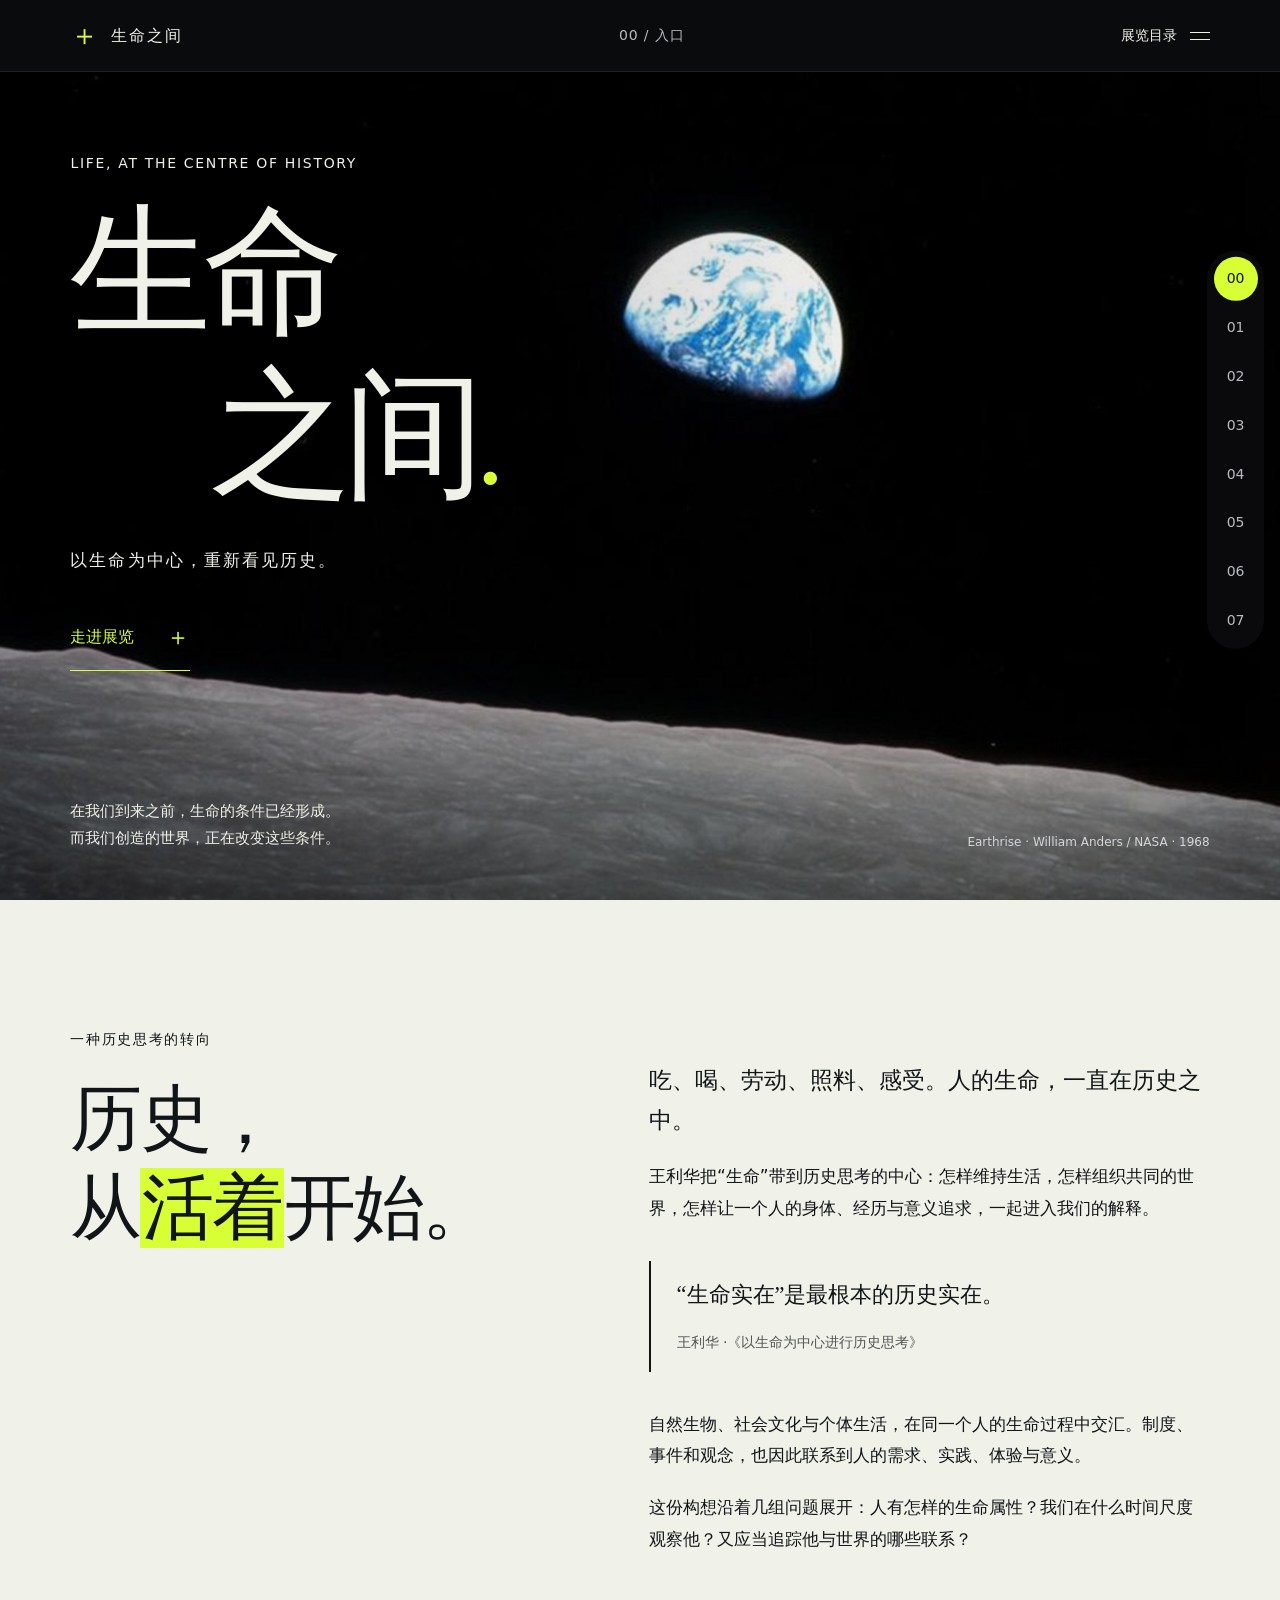
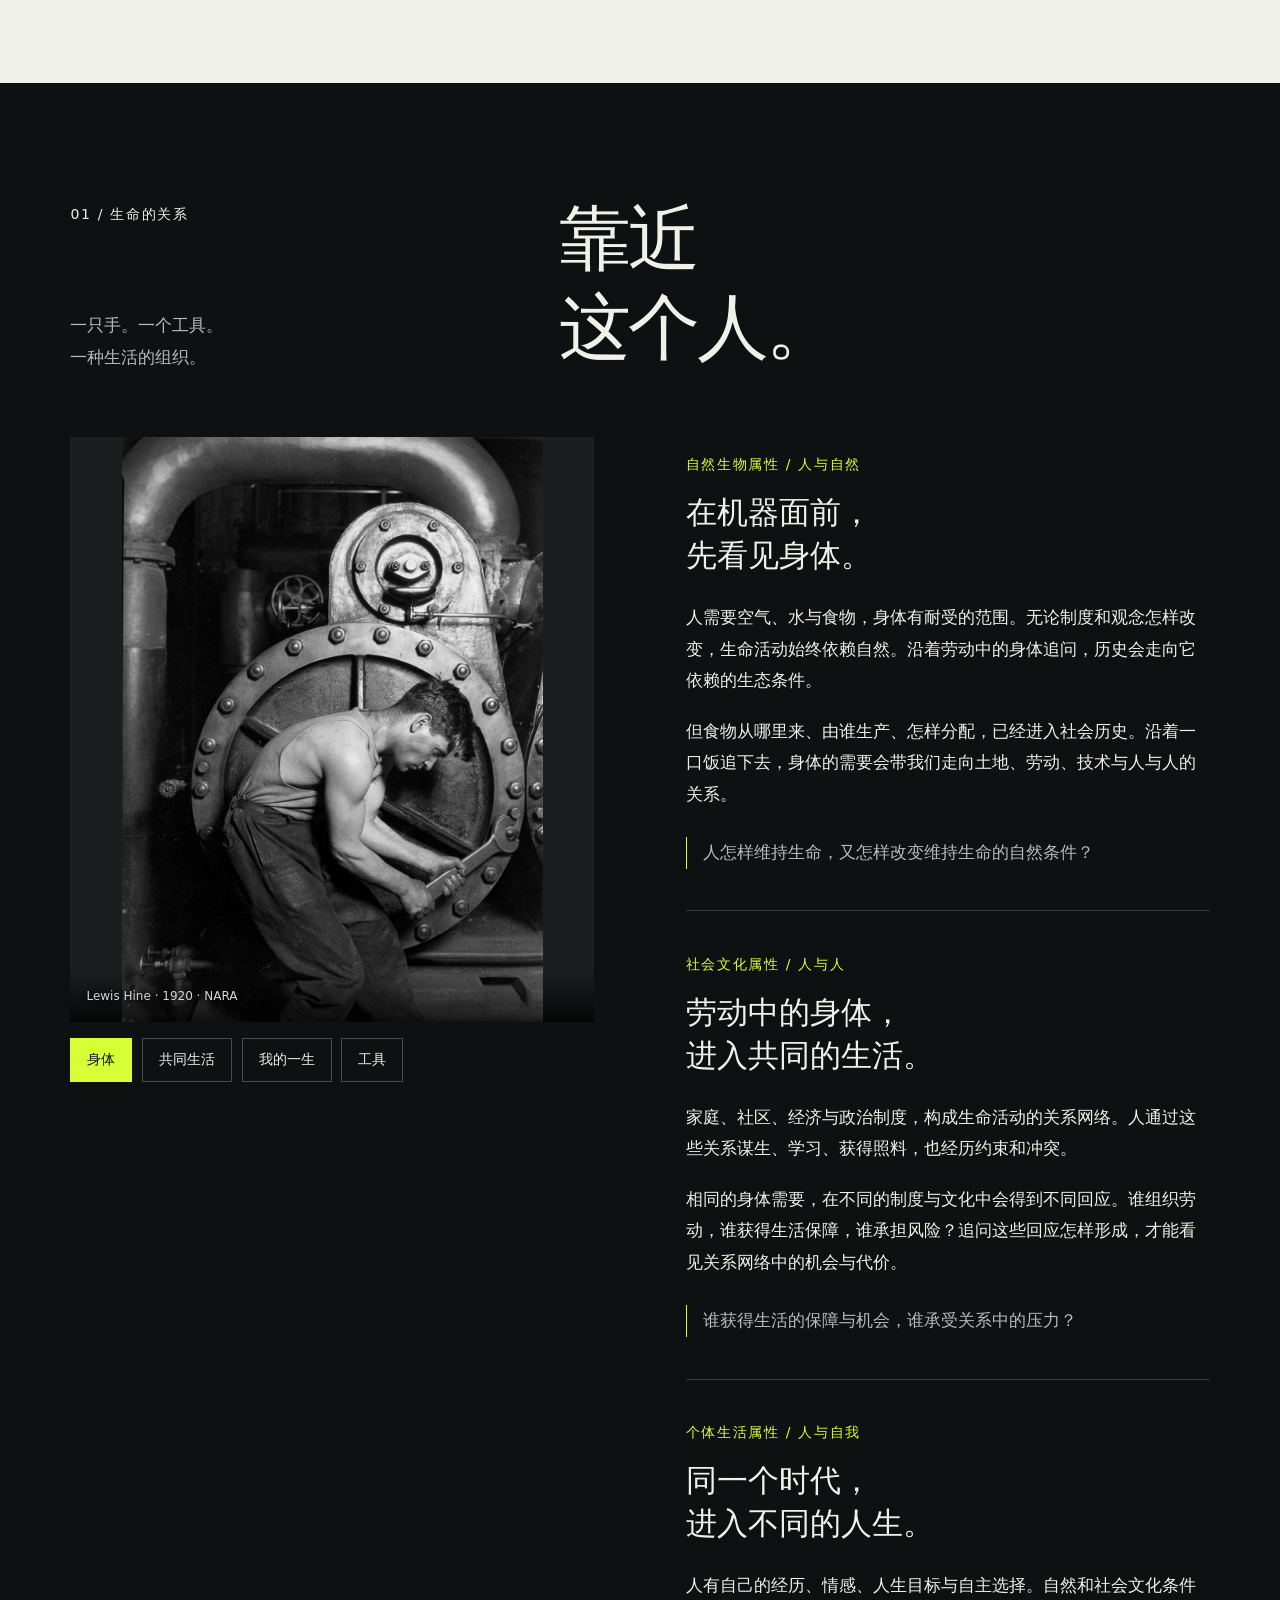
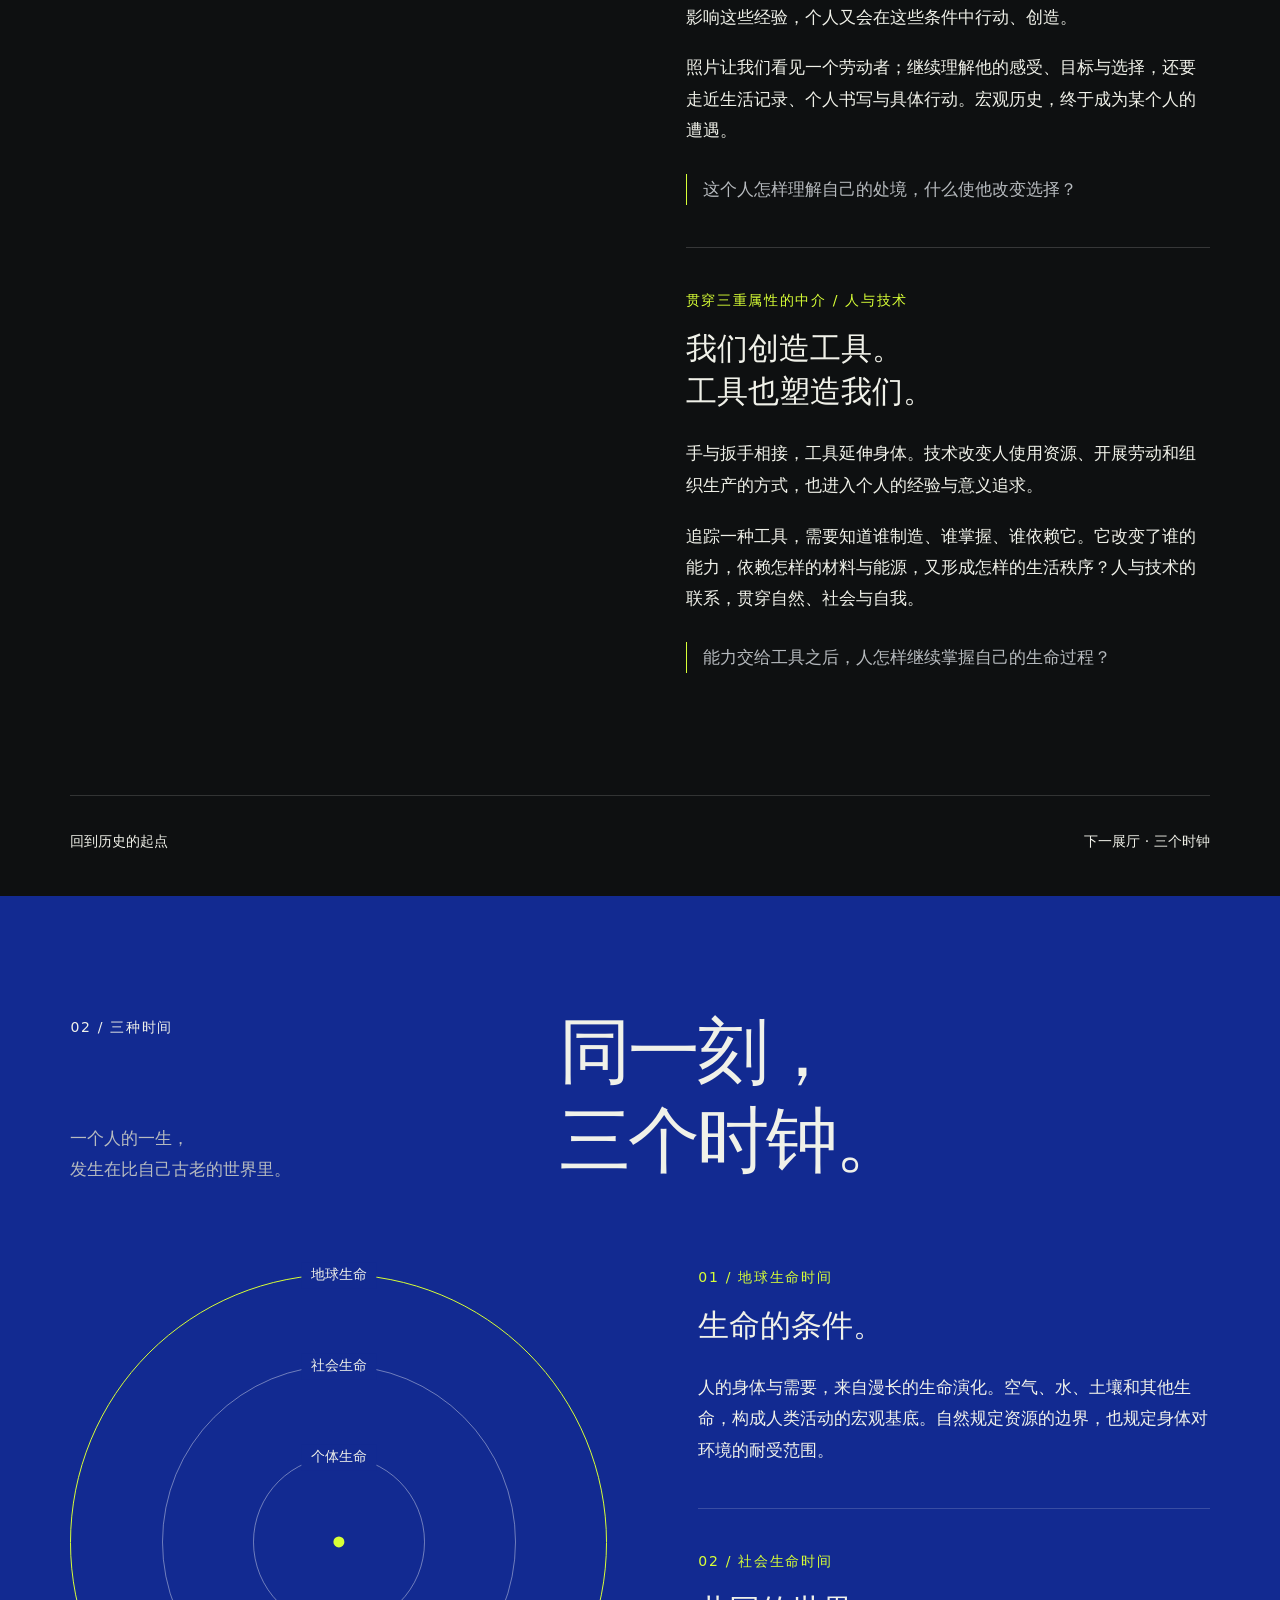
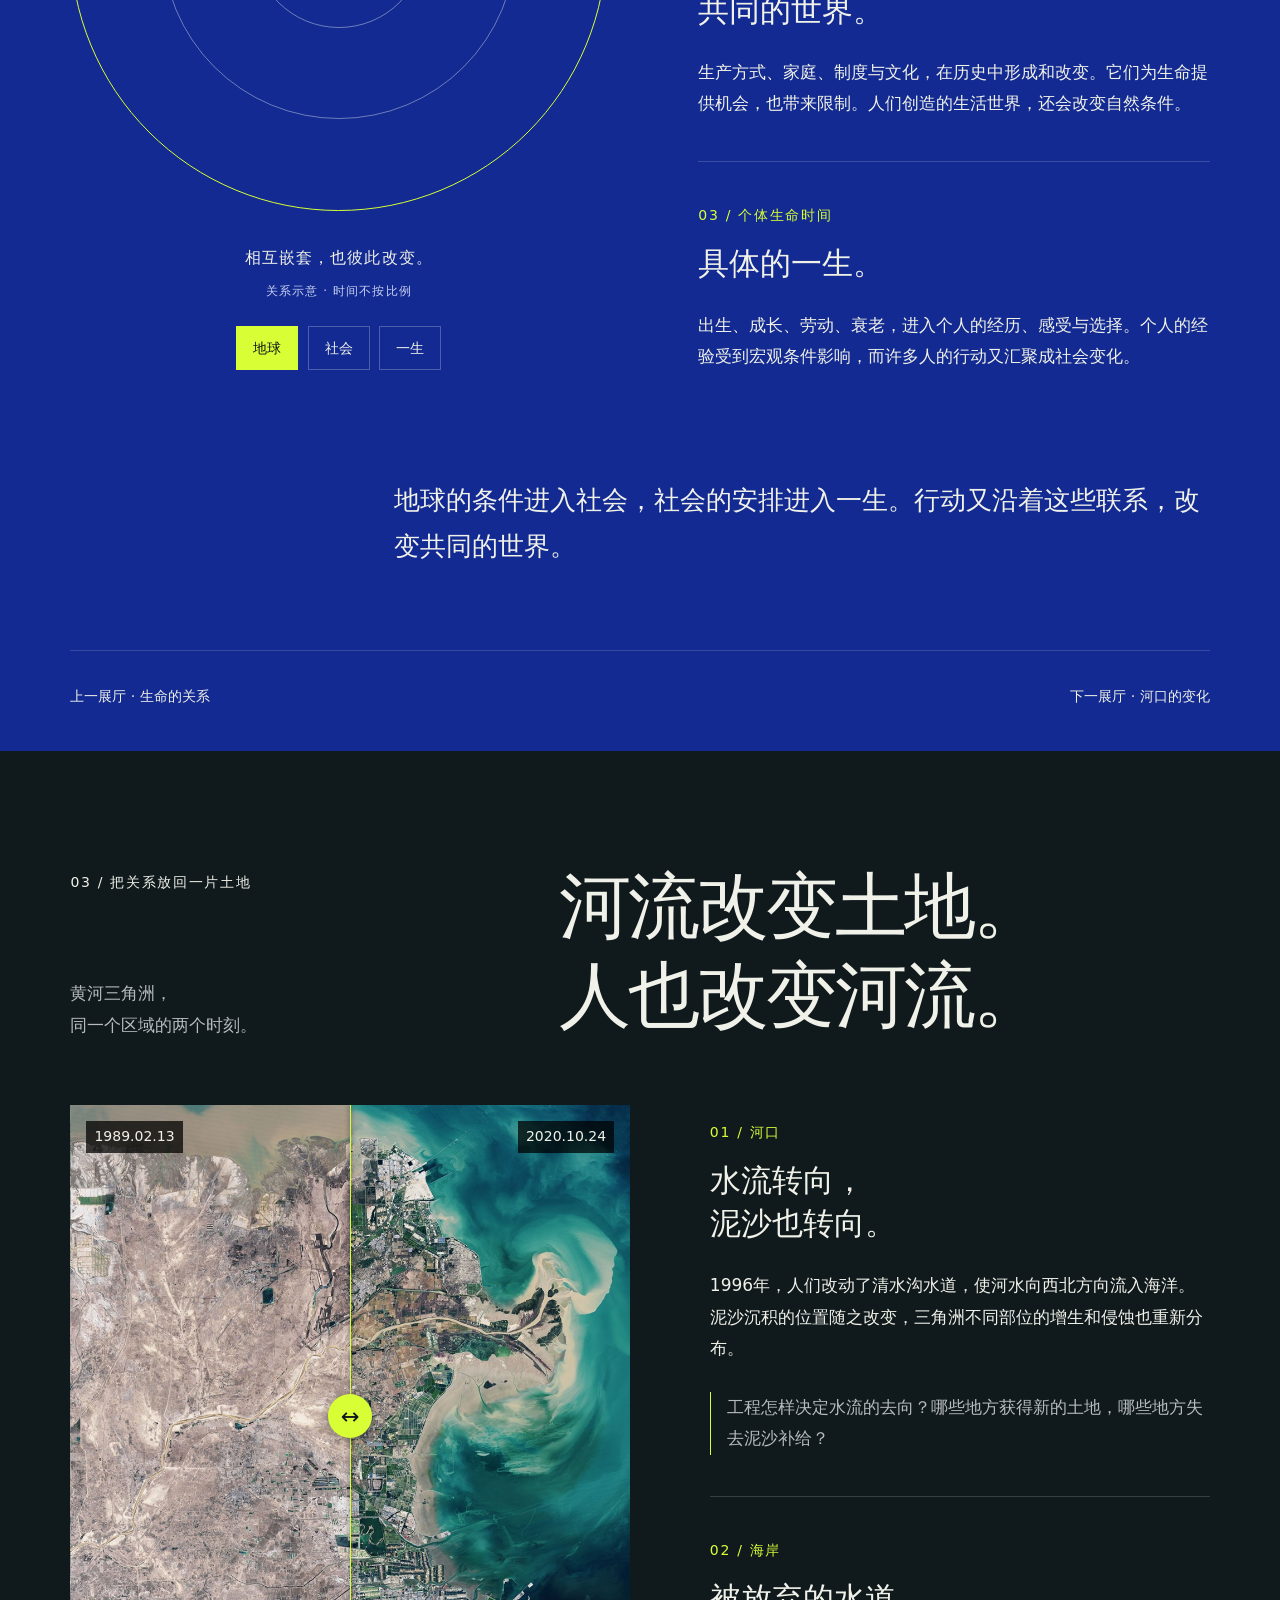
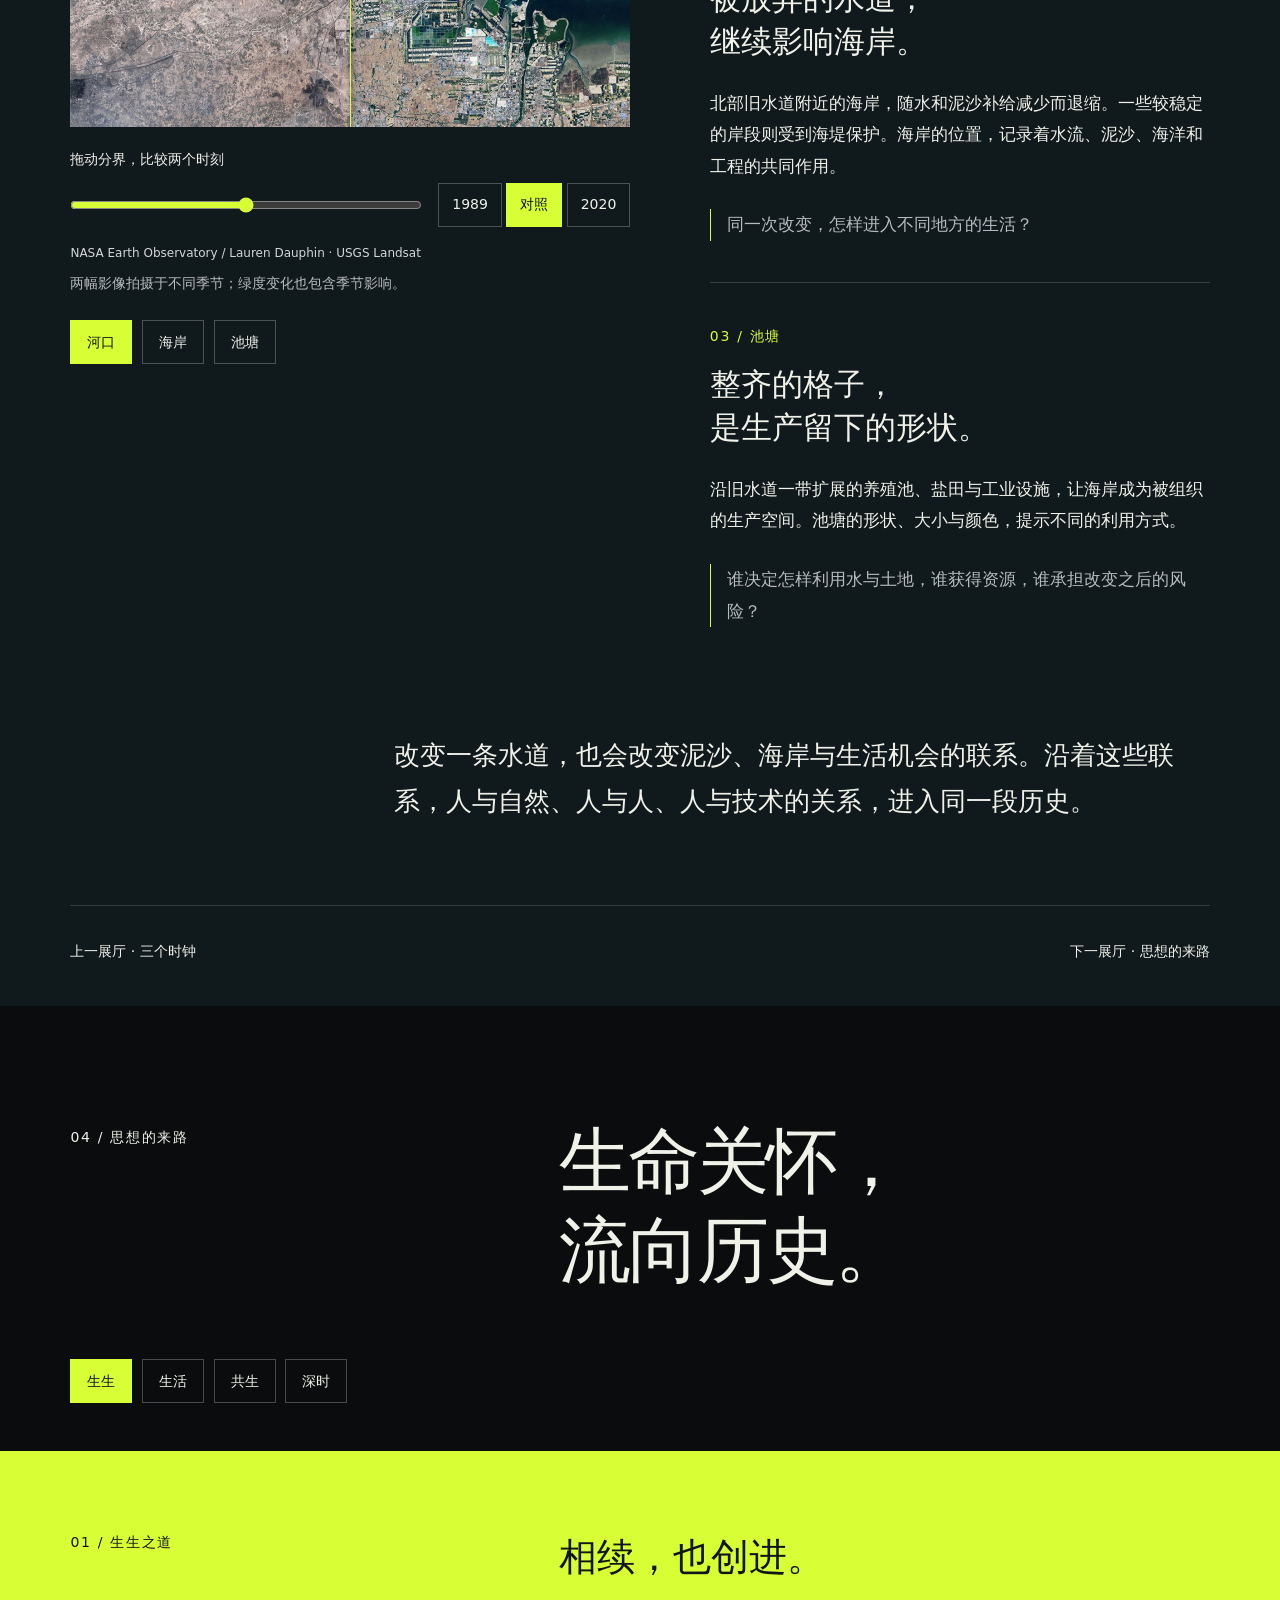
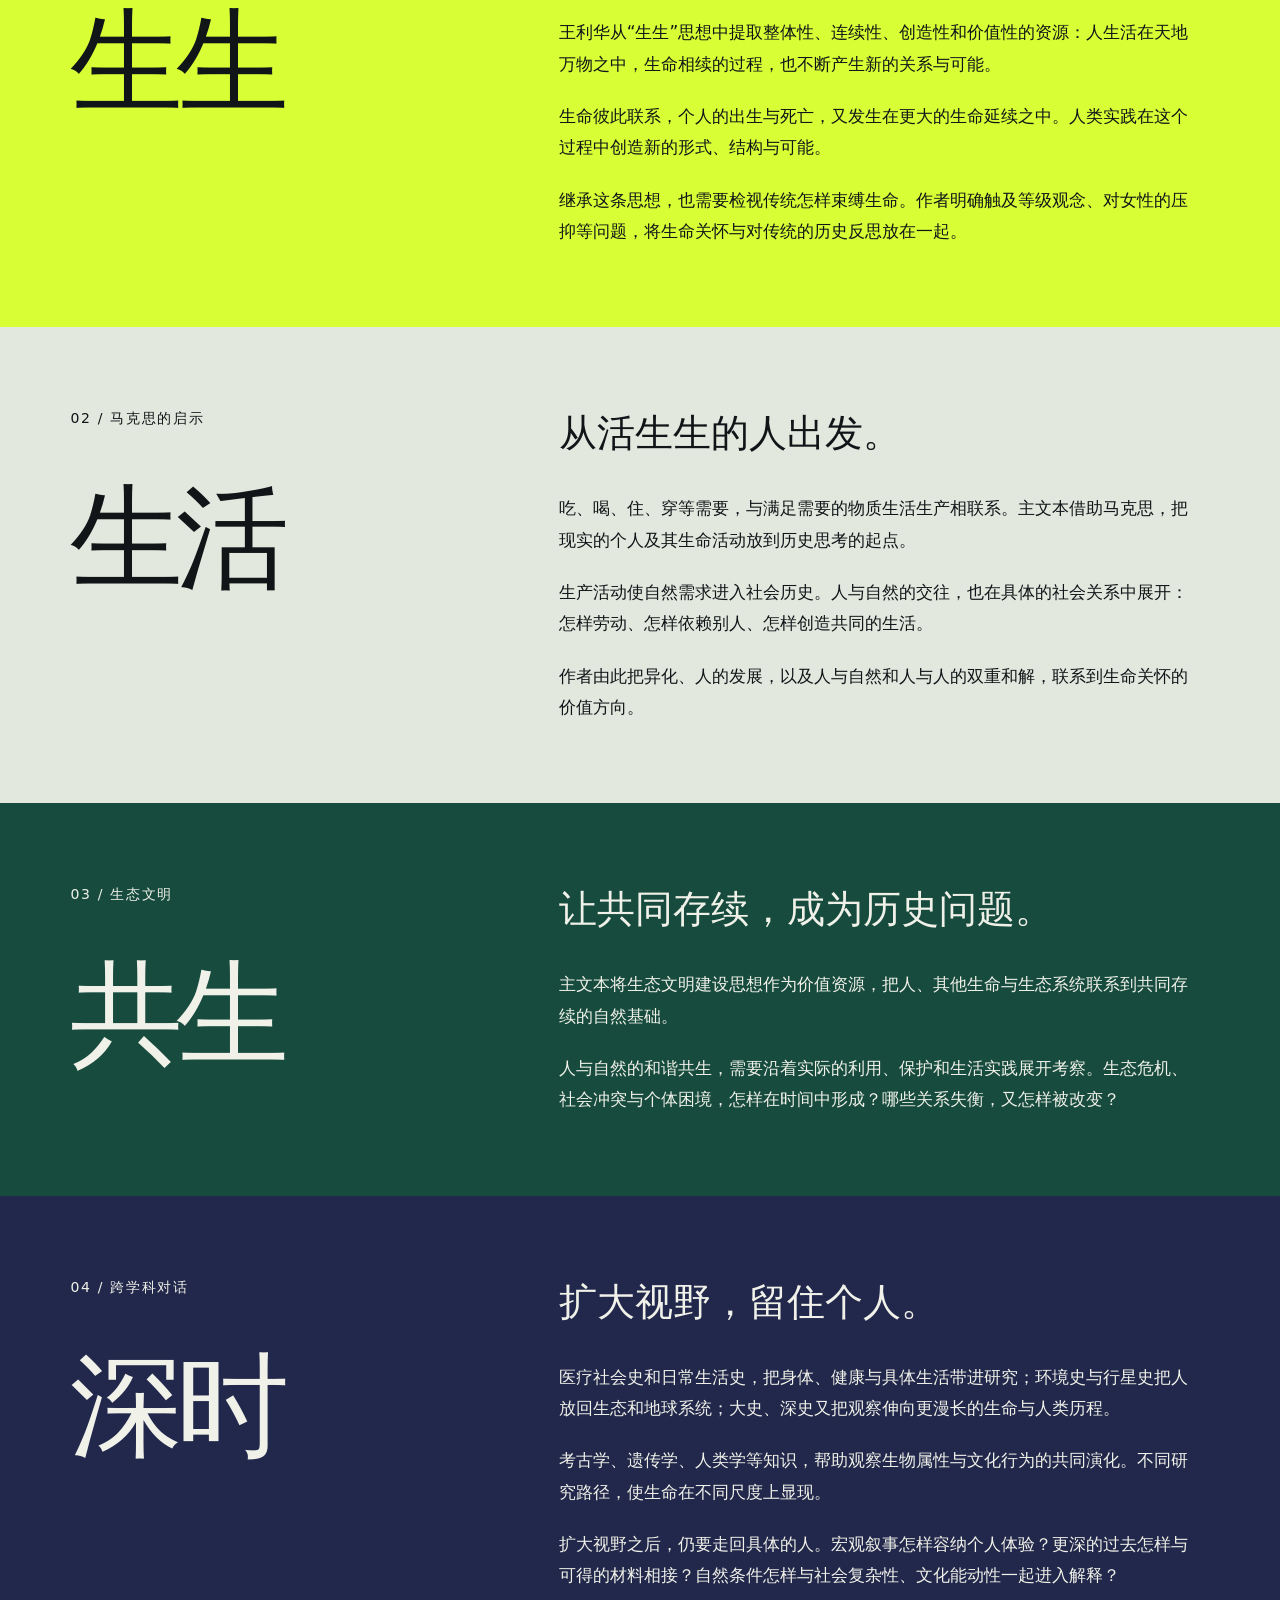
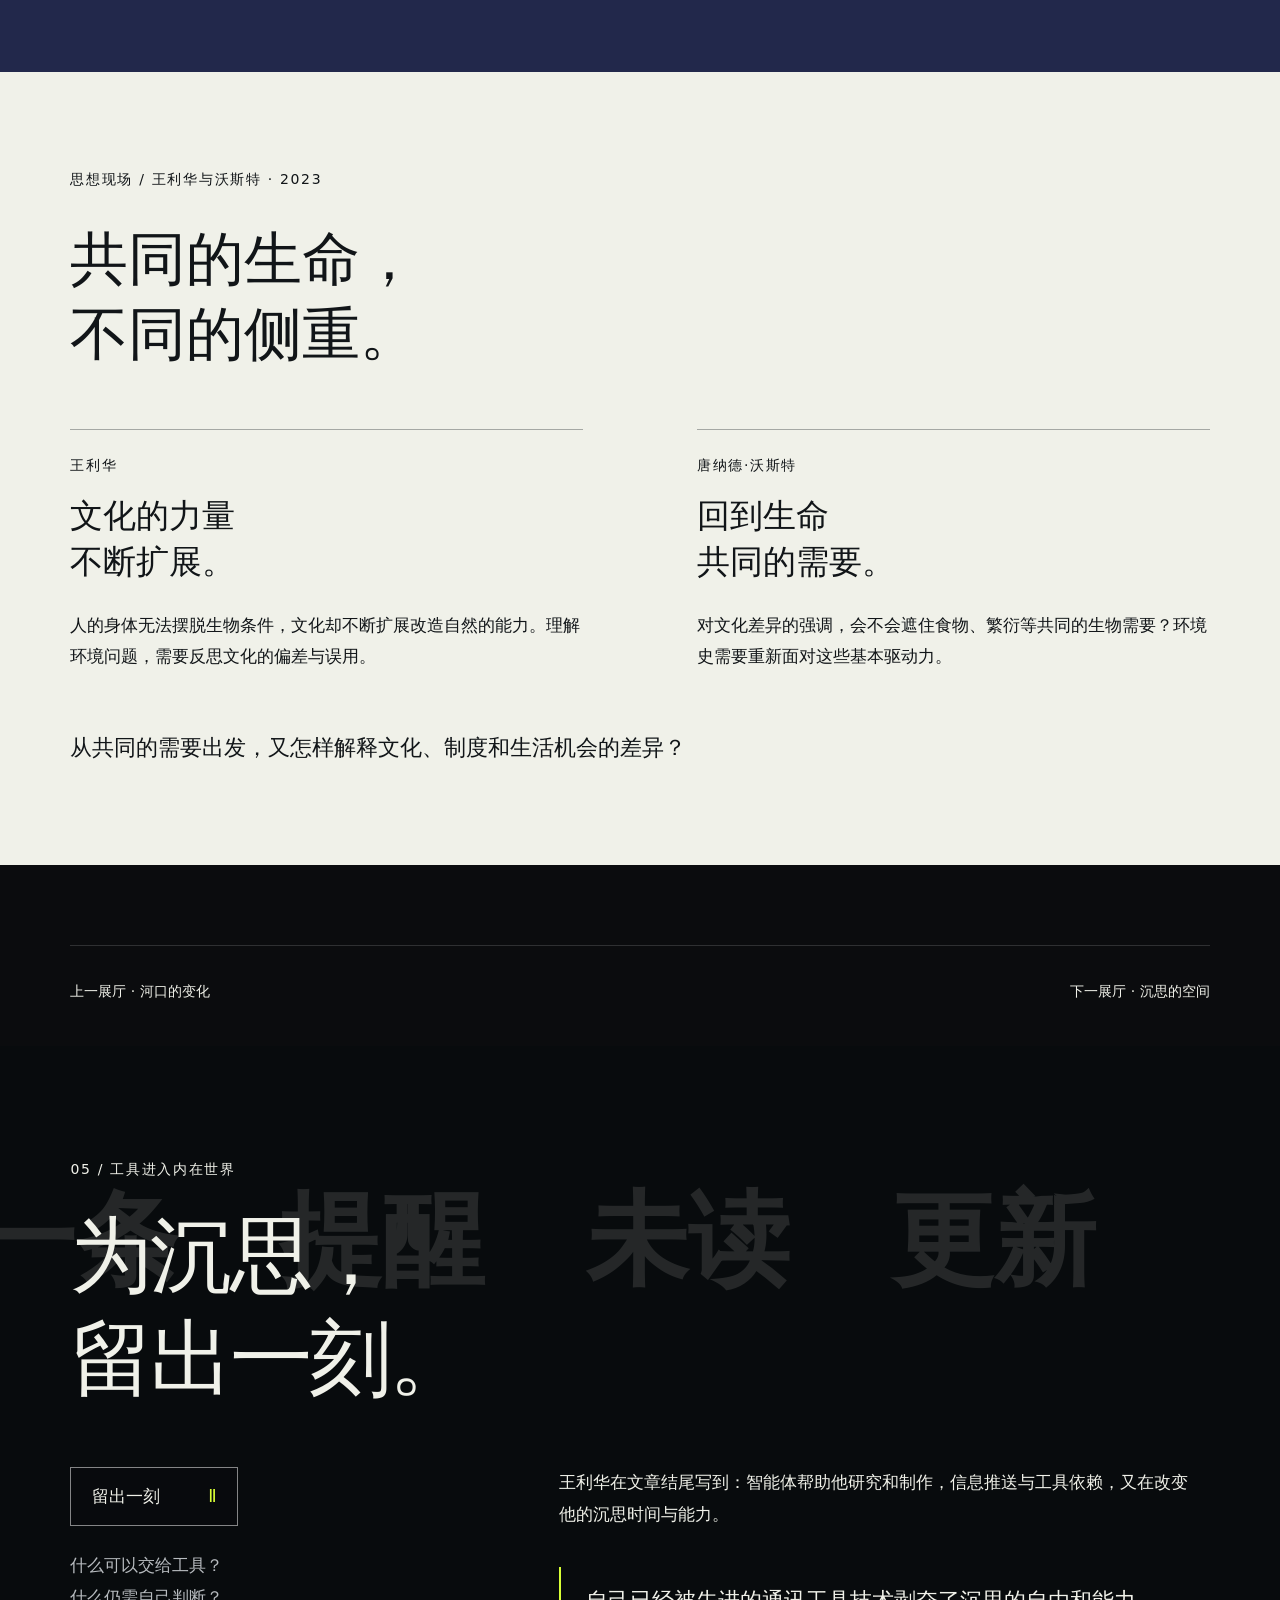
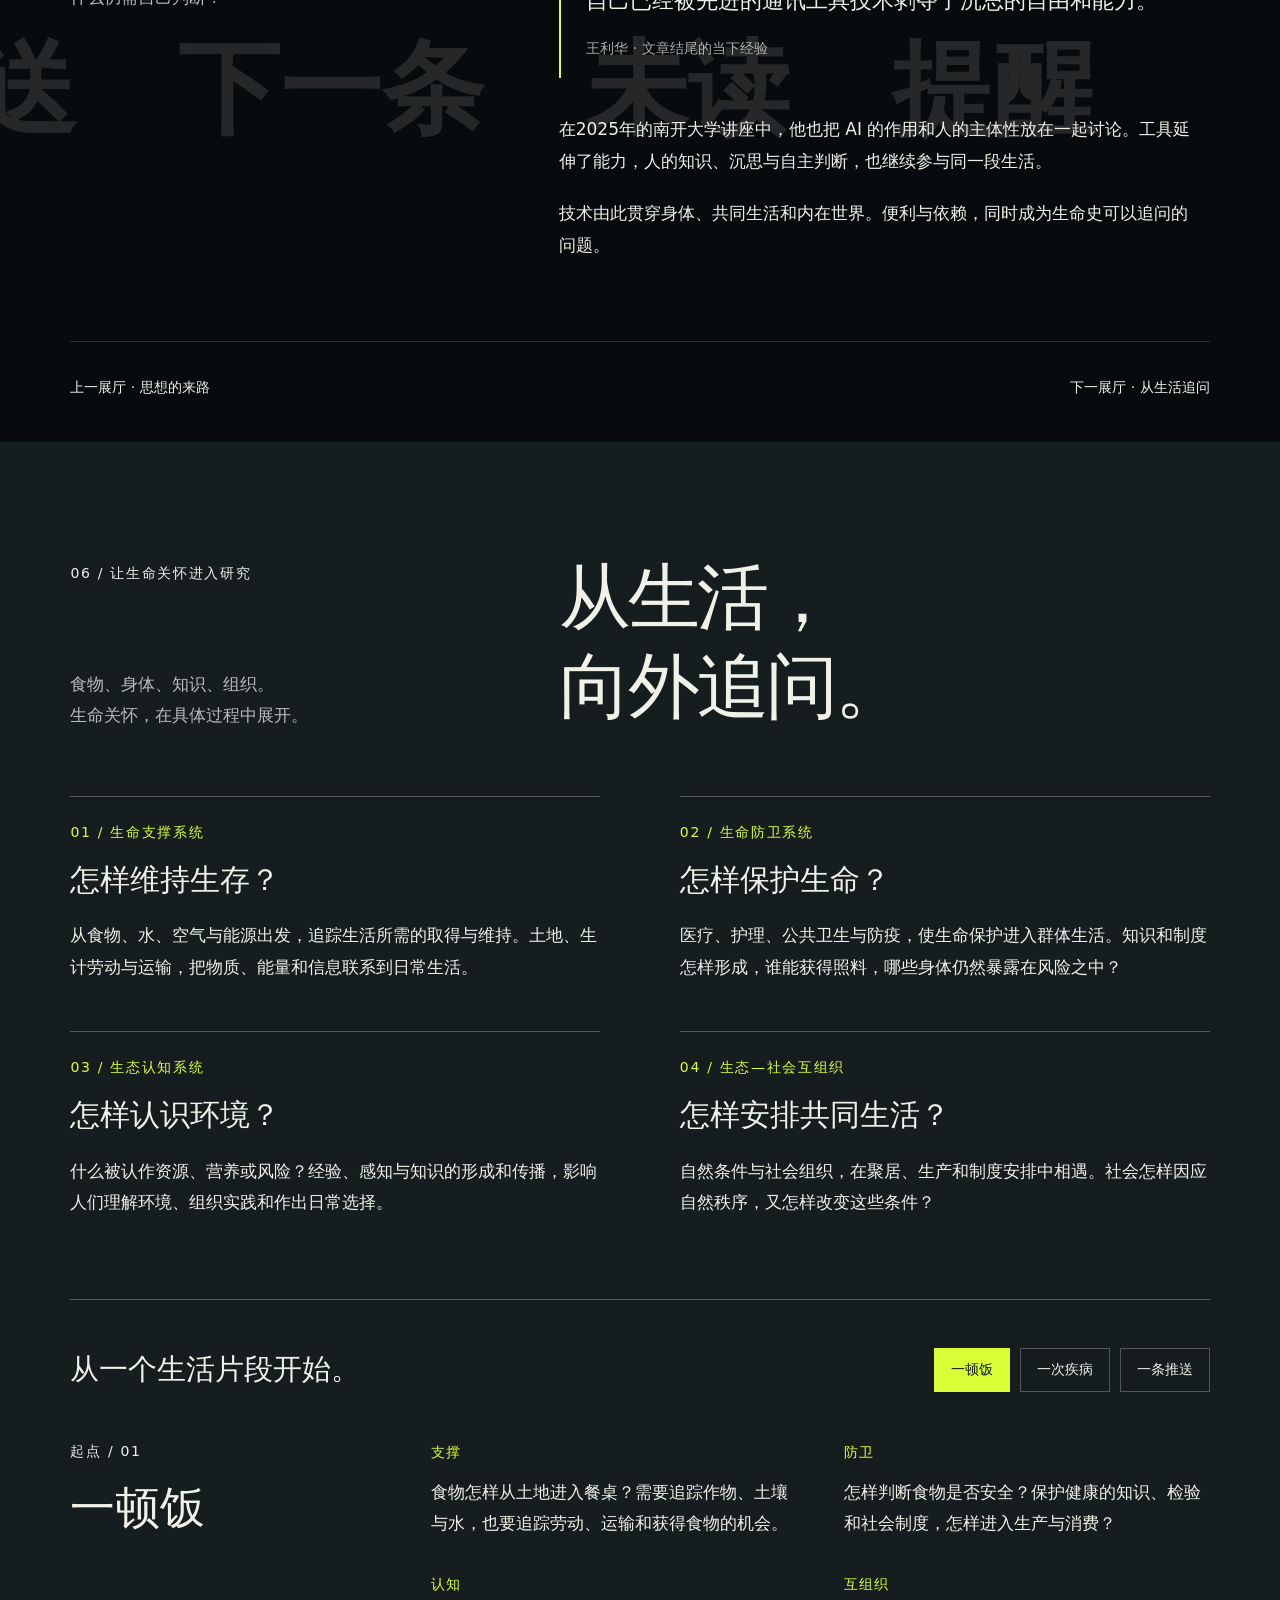
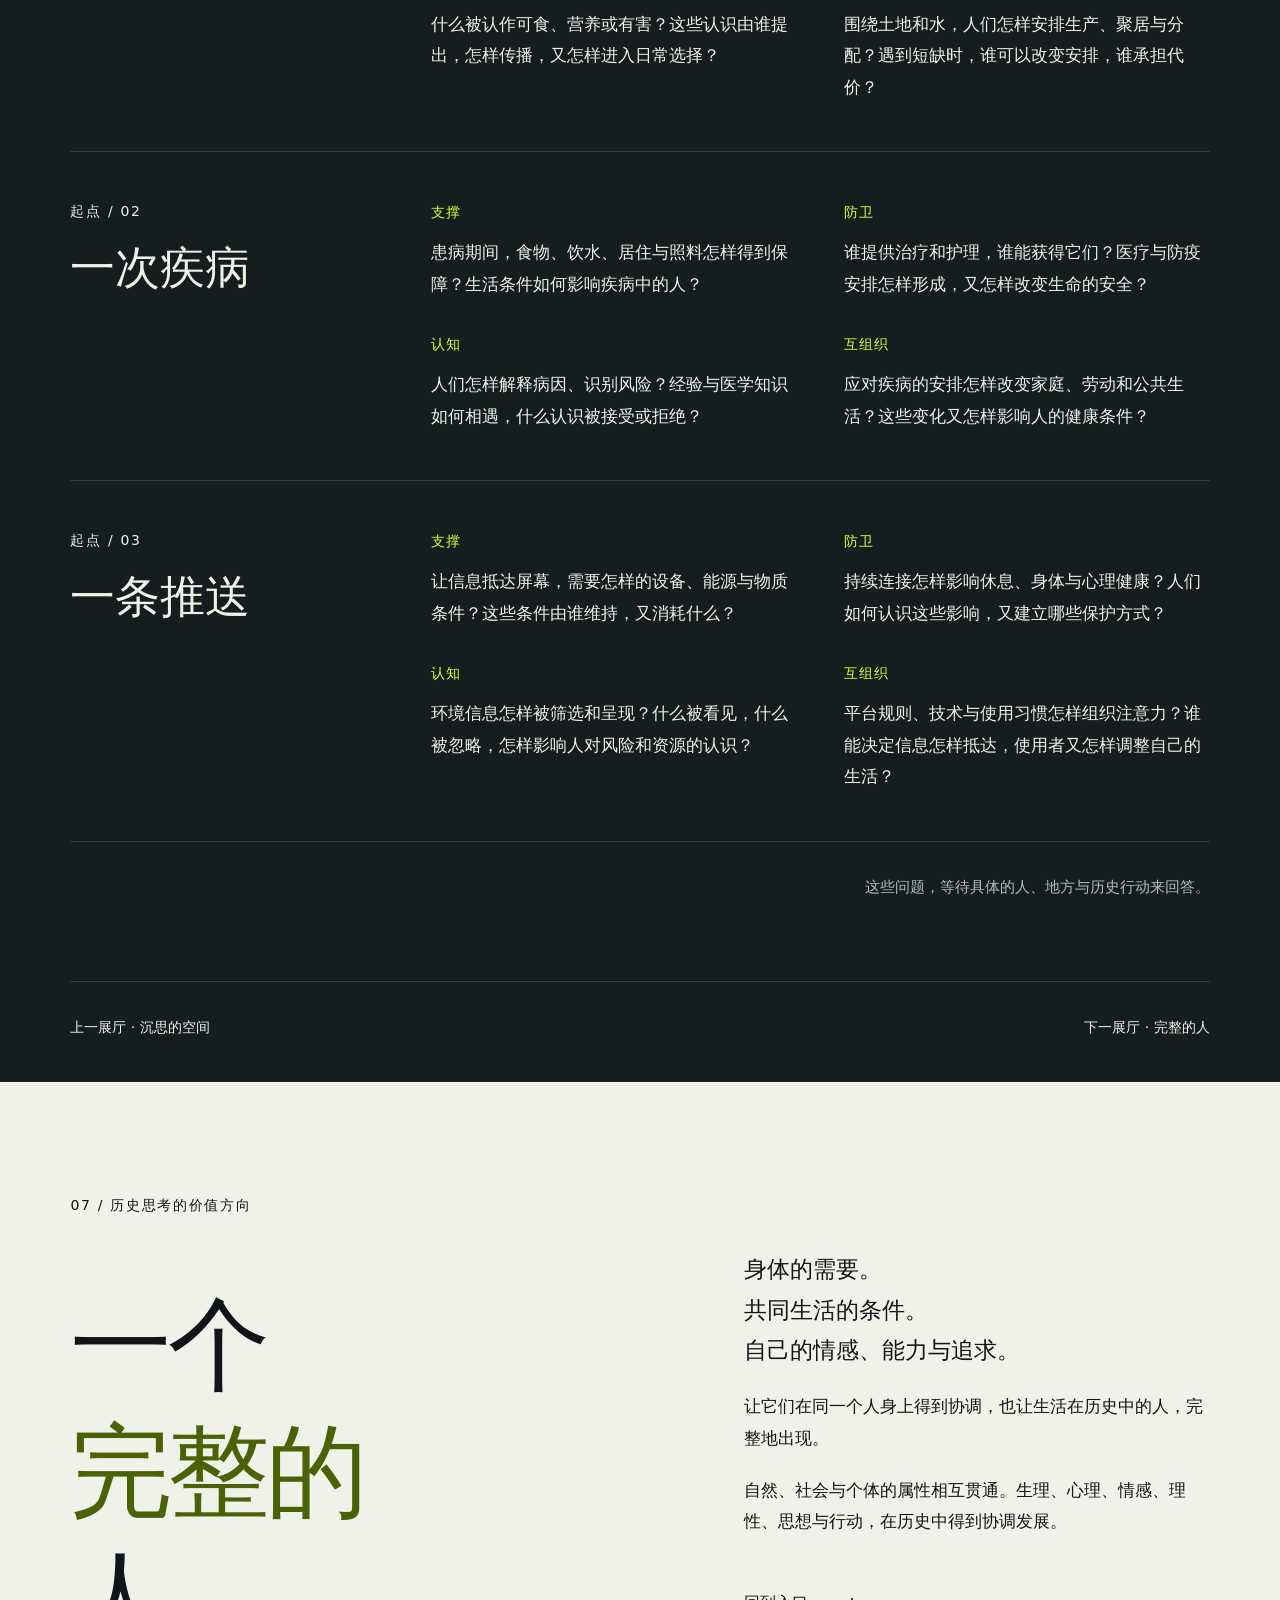
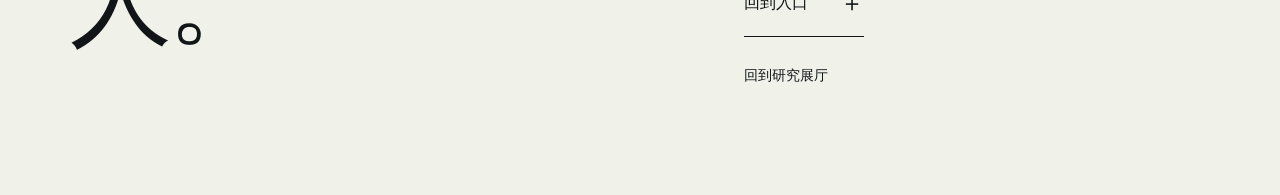
==== commit 6805d1a0: "Unify exhibition reading and navigation across mobile and desktop" ====
--- a/index.html
+++ b/index.html
@@ -1,23 +1,98 @@
 <!doctype html>
-<html lang="zh-CN"><head><meta charset="utf-8"><meta name="viewport" content="width=device-width,initial-scale=1"><meta name="theme-color" content="#0b0c0e"><title>生命之间 · 王利华思想展览</title><meta name="description" content="从地球到身体，从劳动到技术，进入王利华以生命为中心的历史思考。"><link rel="icon" type="image/svg+xml" href="data:image/svg+xml,%3Csvg xmlns='http://www.w3.org/2000/svg' viewBox='0 0 40 40'%3E%3Crect width='40' height='40' fill='%230b0c0e'/%3E%3Ccircle cx='20' cy='20' r='12' fill='none' stroke='%23d8ff36' stroke-width='2'/%3E%3Cpath d='M20 5v30M5 20h30' stroke='%23d8ff36'/%3E%3C/svg%3E"><link rel="stylesheet" href="museum.css"><script src="museum.js" defer></script></head>
-<body><a class="skip" href="#threshold">进入展览正文</a>
-<header class="masthead" id="masthead"><a class="brand" href="#entrance" aria-label="生命之间，回到入口"><span class="brand-mark" aria-hidden="true">＋</span>生命之间</a><span class="header-sub">王利华 · 历史思考</span><button class="menu-button" id="menu-open" aria-haspopup="dialog"><span>展览目录</span><i aria-hidden="true"></i></button></header>
-<div class="progress" aria-hidden="true"><i id="progress"></i></div>
-<nav class="room-rail" aria-label="展览进度"><a href="#entrance" aria-label="入口" data-room="entrance" class="active">00</a><a href="#person" aria-label="生命的关系" data-room="person">01</a><a href="#time" aria-label="三种时间" data-room="time">02</a><a href="#delta" aria-label="河口的变化" data-room="delta">03</a><a href="#ideas" aria-label="思想的来路" data-room="ideas">04</a><a href="#attention" aria-label="沉思的空间" data-room="attention">05</a><a href="#practice" aria-label="进入研究" data-room="practice">06</a><a href="#whole" aria-label="完整的人" data-room="whole">07</a></nav>
+<html lang="zh-CN">
+<head>
+  <meta charset="utf-8">
+  <meta name="viewport" content="width=device-width,initial-scale=1,viewport-fit=cover">
+  <meta name="theme-color" content="#0b0c0e">
+  <meta name="description" content="从地球到身体，从劳动到技术，进入王利华以生命为中心的历史思考。">
+  <title>生命之间 · 王利华思想展览</title>
+  <link rel="icon" type="image/svg+xml" href="data:image/svg+xml,%3Csvg xmlns='http://www.w3.org/2000/svg' viewBox='0 0 40 40'%3E%3Crect width='40' height='40' fill='%230b0c0e'/%3E%3Ccircle cx='20' cy='20' r='12' fill='none' stroke='%23d8ff36' stroke-width='2'/%3E%3C/svg%3E">
+  <link rel="stylesheet" href="museum.css?v=4">
+  <script src="museum.js?v=4" defer></script>
+</head>
+<body>
+<a class="skip" href="#threshold">进入展览正文</a>
+<header class="masthead"><div class="masthead-inner">
+  <a class="brand" href="#entrance"><span aria-hidden="true">＋</span>生命之间</a>
+  <span class="header-place" id="current-room">王利华 · 历史思考</span>
+  <details class="chapter-menu" id="chapter-menu"><summary aria-controls="exhibition-nav">展览目录<span class="menu-icon" aria-hidden="true"></span></summary>
+    <nav id="exhibition-nav" aria-label="展览目录">
+      <a href="#entrance"><span>00</span>生命之间</a><a href="#person"><span>01</span>靠近这个人</a><a href="#time"><span>02</span>三个时钟</a><a href="#delta"><span>03</span>河口的变化</a><a href="#ideas"><span>04</span>思想的来路</a><a href="#attention"><span>05</span>沉思的空间</a><a href="#practice"><span>06</span>从生活追问</a><a href="#whole"><span>07</span>完整的人</a>
+    </nav>
+  </details>
+</div><div class="progress" aria-hidden="true"><i id="progress"></i></div></header>
+<nav class="room-rail" aria-label="展厅快速跳转">
+  <a href="#entrance" data-room="entrance" aria-label="00 入口">00</a><a href="#person" data-room="person" aria-label="01 生命的关系">01</a><a href="#time" data-room="time" aria-label="02 三种时间">02</a><a href="#delta" data-room="delta" aria-label="03 河口的变化">03</a><a href="#ideas" data-room="ideas" aria-label="04 思想的来路">04</a><a href="#attention" data-room="attention" aria-label="05 沉思的空间">05</a><a href="#practice" data-room="practice" aria-label="06 从生活追问">06</a><a href="#whole" data-room="whole" aria-label="07 完整的人">07</a>
+</nav>
 <main>
-<section class="entrance scroll-scene" id="entrance" data-label="入口"><div class="scene entrance-stage"><img class="earthrise" src="assets/earthrise.jpg" alt="阿波罗八号从月球轨道拍到的地球，地球悬在月球地平线上" fetchpriority="high"><div class="entrance-title"><p class="overline">LIFE, AT THE CENTRE OF HISTORY</p><h1>生命<span>之间</span><b aria-hidden="true">.</b></h1><p class="entrance-sub">以生命为中心，重新看见历史。</p></div><div class="entrance-second"><span class="overline">在我们到来之前</span><h2>生命的条件，<br>已经形成。</h2><p>而我们创造的世界，<br>正在改变这些条件。</p></div><div class="entrance-bottom"><a class="scroll-cue" href="#threshold"><i aria-hidden="true"></i><span>向下，走进生命的历史</span></a><span class="image-credit">Earthrise · William Anders / NASA · 1968</span></div><span class="scene-count" aria-hidden="true">00—07</span></div></section>
-<section class="threshold light" id="threshold" data-label="历史的起点"><div class="threshold-top"><span class="overline">一种历史思考的转向</span><button class="text-button" data-reading="12">走近这篇文章 <span aria-hidden="true">＋</span></button></div><h2 class="reveal">历史，<br>从<span>活着</span>开始。</h2><div class="threshold-copy reveal"><p>吃、喝、劳动、照料、感受。人的生命，一直在历史之中。</p><p>王利华把“生命”带到历史思考的中心：怎样维持生活，怎样组织共同的世界，怎样让一个人的身体、经历与意义追求，一起进入我们的解释。</p></div><div class="threshold-foot"><span>以生命为中心进行历史思考</span><span>王利华 · 2026</span></div></section>
-<section class="person scroll-scene" id="person" data-label="生命的关系"><div class="scene person-stage"><div class="person-photo"><img id="mechanic-image" src="assets/hine-mechanic.jpg" alt="刘易斯·海因摄于1920年的蒸汽泵机械工照片，工人握住扳手，在大型机器前工作" loading="lazy"><div class="photo-vignette"></div><div class="photo-target" aria-hidden="true"><i></i><i></i><i></i><i></i></div><span class="image-credit">Lewis Hine · 1920 · NARA</span></div><div class="person-heading"><span class="overline">01 / 生命的关系</span><h2>靠近<br>这个人。</h2><p>一只手。一个工具。<br>一种生活的组织。</p></div><div class="person-observation" aria-live="polite"><span id="person-label" class="overline">01 / 身体</span><h3 id="person-title">在机器面前，<br>先看见身体。</h3><p id="person-text">人的行动有身体的条件：需要食物、休息，也有耐受的范围。沿着劳动中的身体追问，历史会走向它依赖的自然条件。</p><button class="text-button" id="person-more">继续追问 <span aria-hidden="true">＋</span></button></div><div class="person-controls" role="group" aria-label="靠近照片中的关系"><button data-person="0" aria-pressed="true"><span>01</span>身体</button><button data-person="1" aria-pressed="false"><span>02</span>共同生活</button><button data-person="2" aria-pressed="false"><span>03</span>我的一生</button><button data-person="3" aria-pressed="false"><span>04</span>工具</button></div><span class="scene-index" aria-hidden="true">01</span></div></section>
-<section class="time scroll-scene" id="time" data-label="三种时间"><div class="scene time-stage"><div class="time-head"><span class="overline">02 / 三种时间</span><h2>同一刻，<br>三个时钟。</h2></div><div class="time-orbits" aria-hidden="true"><div class="time-orbit orbit-earth"><span>地球生命</span></div><div class="time-orbit orbit-social"><span>社会生命</span></div><div class="time-orbit orbit-self"><span>个体生命</span></div><i class="orbit-center"></i><div class="orbit-axis"></div></div><div class="clock-list" role="group" aria-label="选择时间尺度"><button data-time="0" aria-pressed="true"><span>01</span><strong>地球</strong><small>生命的条件</small></button><button data-time="1" aria-pressed="false"><span>02</span><strong>社会</strong><small>共同的世界</small></button><button data-time="2" aria-pressed="false"><span>03</span><strong>一生</strong><small>个人的经历</small></button></div><article class="time-note" aria-live="polite"><span class="overline" id="time-label">地球生命时间</span><h3 id="time-title">我们生活在<br>比自己古老的世界里。</h3><p id="time-text">人的身体与需要，来自漫长的生命演化。空气、水、土壤和其他生命，构成人类活动的宏观基底。</p><button class="text-button" data-reading="16">展开三维历史时轴 <span aria-hidden="true">＋</span></button></article><span class="time-foot">嵌套 · 制约 · 反馈</span><span class="diagram-note">关系示意 · 时间不按比例</span></div></section>
-<section class="delta" id="delta" data-label="河口的变化"><div class="delta-intro reveal"><span class="overline">03 / 把关系放回一片土地</span><h2>河流改变土地。<br>人也改变河流。</h2><p>黄河三角洲，同一个区域的两个时刻。</p></div><div class="delta-exhibit" id="delta-exhibit"><div class="compare" id="compare"><img class="compare-base" src="assets/delta-2020.jpg" alt="2020年10月24日黄河三角洲 Landsat 卫星影像" loading="lazy"><img class="compare-before" src="assets/delta-1989.jpg" alt="1989年2月13日同一黄河三角洲区域的 Landsat 卫星影像" loading="lazy"><div class="compare-shade"></div><div class="compare-line" aria-hidden="true"><span>↔</span></div><div class="compare-dates"><span>1989.02.13</span><span>2020.10.24</span></div><div class="delta-points" role="group" aria-label="观察河口变化"><button data-delta="mouth"><span>01</span>河口</button><button data-delta="shore"><span>02</span>海岸</button><button data-delta="ponds"><span>03</span>池塘</button></div><div class="compare-control"><label for="compare-range">拖动，比较两个时刻</label><input id="compare-range" type="range" min="0" max="100" value="50" aria-label="1989年影像显示比例"><div><button data-compare="100">1989</button><span aria-hidden="true">/</span><button data-compare="50">对照</button><span aria-hidden="true">/</span><button data-compare="0">2020</button></div></div><span class="image-credit">NASA Earth Observatory / Lauren Dauphin · USGS Landsat</span></div></div><div class="delta-after"><p>改变一条水道，也会改变泥沙、海岸与生活机会的联系。沿着这些联系，人与自然、人与人、人与技术的关系，进入同一段历史。</p><small>两幅影像拍摄于不同季节；绿度变化也包含季节影响。</small><button class="text-button" data-insight="relations">打开四重关系 <span aria-hidden="true">＋</span></button></div></section>
-<section class="ideas scroll-scene" id="ideas" data-label="思想的来路"><div class="scene ideas-stage"><div class="ideas-head"><span class="overline">04 / 思想的来路</span><h2>生命关怀，<br>流向历史。</h2><span class="gallery-position" aria-hidden="true">01 / 03</span></div><div class="idea-track"><article class="idea-card sheng"><span class="overline">01 / 生生之道</span><div class="idea-word" aria-hidden="true">生生</div><div class="idea-caption"><h3>相续，也创进。</h3><p>天地万物中的生命，在相续中形成新的关系与可能。继承这条思想，也需要检视传统怎样束缚生命。</p><button class="text-button" data-insight="sheng">走进这条思想 <span aria-hidden="true">＋</span></button></div></article><article class="idea-card marx"><span class="overline">02 / 现实的生命活动</span><div class="idea-word" aria-hidden="true">生活</div><div class="idea-caption"><h3>从活生生的人出发。</h3><p>身体的需要，与满足需要的物质生活生产相联系。人的发展，进入人与自然、人与人的关系。</p><button class="text-button" data-insight="marx">走进这条思想 <span aria-hidden="true">＋</span></button></div></article><article class="idea-card history"><span class="overline">03 / 环境史与大史</span><div class="idea-word" aria-hidden="true">深时</div><div class="idea-caption"><h3>扩大视野，留住个人。</h3><p>把人放回生态与漫长的生命历程，也继续追问具体的人怎样体验、理解和改变自己的处境。</p><button class="text-button" data-insight="history">走进这条思想 <span aria-hidden="true">＋</span></button></div></article></div><div class="ideas-controls" role="group" aria-label="思想展柜"><button data-idea="0" aria-pressed="true">生生</button><button data-idea="1" aria-pressed="false">生活</button><button data-idea="2" aria-pressed="false">深时</button></div></div></section>
-<section class="conversation light" id="conversation"><span class="overline">思想现场 / 王利华与沃斯特 · 2023</span><h2 class="reveal">共同的生命，<br>不同的侧重。</h2><div class="voices"><article class="reveal"><span>王利华</span><h3>文化的力量<br>不断扩展。</h3><p>人的身体无法摆脱生物条件，文化却不断扩展改造自然的能力。理解环境问题，需要反思文化的偏差与误用。</p></article><article class="reveal"><span>唐纳德·沃斯特</span><h3>回到生命<br>共同的需要。</h3><p>对文化差异的强调，会不会遮住食物、繁衍等共同的生物需要？环境史需要重新面对这些基本驱动力。</p></article></div><p class="conversation-end">从共同的需要出发，又怎样解释文化、制度和生活机会的差异？</p></section>
-<section class="attention" id="attention" data-label="沉思的空间"><div class="attention-stream" aria-hidden="true"><span>下一条</span><span>提醒</span><span>未读</span><span>更新</span><span>推送</span><span>下一条</span><span>未读</span><span>提醒</span></div><div class="attention-copy"><span class="overline">05 / 工具进入内在世界</span><h2>为沉思，<br>留出一刻。</h2><p>王利华在文章结尾写到：智能体帮助他研究和制作，信息推送与工具依赖，又在改变他的沉思时间与能力。</p><button class="quiet-button" id="quiet-button" aria-pressed="false">留出一刻 <span aria-hidden="true">Ⅱ</span></button><span class="quiet-response" role="status">此刻，注意力回到这里。</span></div><div class="attention-bottom"><p>什么可以交给工具？<br>什么仍需自己判断？</p><button class="text-button" data-reading="19">作者的当下经验 <span aria-hidden="true">＋</span></button></div></section>
-<section class="practice" id="practice" data-label="进入研究"><div class="practice-heading reveal"><span class="overline">06 / 让生命关怀进入研究</span><h2>从生活，<br>向外追问。</h2></div><div class="case-options" role="group" aria-label="选择研究的起点"><button data-case="meal" aria-pressed="true">一顿饭</button><button data-case="illness" aria-pressed="false">一次疾病</button><button data-case="message" aria-pressed="false">一条推送</button></div><div class="research-floor"><div class="case-center"><span>起点</span><strong id="case-label">一顿饭</strong><button class="text-button" id="map-open">思想地图 <span aria-hidden="true">＋</span></button></div><div class="system-questions" aria-live="polite"><article><span>01 / 生命支撑</span><h3>怎样维持生存？</h3><p id="case-support">食物怎样从土地进入餐桌？需要追踪作物、土壤与水，也要追踪劳动、运输和获得食物的机会。</p></article><article><span>02 / 生命防卫</span><h3>怎样保护生命？</h3><p id="case-defense">怎样判断食物是否安全？保护健康的知识、检验和社会制度，怎样进入生产与消费？</p></article><article><span>03 / 生态认知</span><h3>怎样认识环境？</h3><p id="case-cognition">什么被认作可食、营养或有害？这些认识由谁提出，怎样传播，又怎样进入日常选择？</p></article><article><span>04 / 生态—社会互组织</span><h3>怎样安排共同生活？</h3><p id="case-order">围绕土地和水，人们怎样安排生产、聚居与分配？遇到短缺时，谁可以改变安排，谁承担代价？</p></article></div></div><p class="practice-note">这些问题，等待具体的人、地方与历史行动来回答。</p></section>
-<section class="whole light" id="whole" data-label="完整的人"><span class="overline">07 / 历史思考的价值方向</span><h2 class="reveal">一个<br><span>完整的</span><br>人。</h2><div class="whole-side reveal"><p>身体的需要。<br>共同生活的条件。<br>自己的情感、能力与追求。</p><p>让它们在同一个人身上得到协调，也让生活在历史中的人，完整地出现。</p><a class="text-button" href="#entrance">回到入口 <span aria-hidden="true">＋</span></a></div></section>
+<section class="entrance" id="entrance" data-label="入口" data-number="00" tabindex="-1">
+  <img class="earthrise" src="assets/earthrise.jpg" alt="阿波罗八号从月球轨道拍到的地球，悬在月球地平线上" fetchpriority="high">
+  <div class="hero-content wrap"><p class="eyebrow">LIFE, AT THE CENTRE OF HISTORY</p><h1>生命<span>之间<i aria-hidden="true">.</i></span></h1><p class="hero-sub">以生命为中心，重新看见历史。</p><a class="text-link hero-link" href="#threshold">走进展览<span aria-hidden="true">＋</span></a></div>
+  <div class="hero-bottom wrap"><p>在我们到来之前，生命的条件已经形成。<br>而我们创造的世界，正在改变这些条件。</p><span class="image-credit">Earthrise · William Anders / NASA · 1968</span></div>
+</section>
+<section class="threshold light" id="threshold" tabindex="-1"><div class="wrap intro-grid">
+  <div><p class="eyebrow">一种历史思考的转向</p><h2 class="display">历史，<br>从<span class="highlight">活着</span>开始。</h2></div>
+  <div class="intro-copy prose"><p class="lead">吃、喝、劳动、照料、感受。人的生命，一直在历史之中。</p><p>王利华把“生命”带到历史思考的中心：怎样维持生活，怎样组织共同的世界，怎样让一个人的身体、经历与意义追求，一起进入我们的解释。</p><blockquote><p>“生命实在”是最根本的历史实在。</p><cite>王利华 ·《以生命为中心进行历史思考》</cite></blockquote><p>自然生物、社会文化与个体生活，在同一个人的生命过程中交汇。制度、事件和观念，也因此联系到人的需求、实践、体验与意义。</p><p>这份构想沿着几组问题展开：人有怎样的生命属性？我们在什么时间尺度观察他？又应当追踪他与世界的哪些联系？</p></div>
+</div></section>
+<section class="person chapter" id="person" data-label="生命的关系" data-number="01" tabindex="-1"><div class="wrap">
+  <header class="chapter-heading"><p class="eyebrow">01 / 生命的关系</p><h2 class="display">靠近<br>这个人。</h2><p class="chapter-intro">一只手。一个工具。<br>一种生活的组织。</p></header>
+  <div class="person-layout" id="relations">
+    <div class="person-visual"><figure class="person-photo"><img id="mechanic-image" src="assets/hine-mechanic.jpg" alt="刘易斯·海因摄于1920年的蒸汽泵机械工照片，工人握住扳手，在大型机器前工作" loading="lazy"><figcaption class="image-credit">Lewis Hine · 1920 · NARA</figcaption></figure><nav class="section-links" aria-label="照片中的四种联系"><a href="#body" data-person="0">身体</a><a href="#social" data-person="1">共同生活</a><a href="#self" data-person="2">我的一生</a><a href="#tools" data-person="3">工具</a></nav></div>
+    <div class="person-stories">
+      <article class="story" id="body" data-person-story="0" tabindex="-1"><p class="eyebrow">自然生物属性 / 人与自然</p><h3>在机器面前，<br>先看见身体。</h3><p>人需要空气、水与食物，身体有耐受的范围。无论制度和观念怎样改变，生命活动始终依赖自然。沿着劳动中的身体追问，历史会走向它依赖的生态条件。</p><p>但食物从哪里来、由谁生产、怎样分配，已经进入社会历史。沿着一口饭追下去，身体的需要会带我们走向土地、劳动、技术与人与人的关系。</p><p class="question">人怎样维持生命，又怎样改变维持生命的自然条件？</p></article>
+      <article class="story" id="social" data-person-story="1" tabindex="-1"><p class="eyebrow">社会文化属性 / 人与人</p><h3>劳动中的身体，<br>进入共同的生活。</h3><p>家庭、社区、经济与政治制度，构成生命活动的关系网络。人通过这些关系谋生、学习、获得照料，也经历约束和冲突。</p><p>相同的身体需要，在不同的制度与文化中会得到不同回应。谁组织劳动，谁获得生活保障，谁承担风险？追问这些回应怎样形成，才能看见关系网络中的机会与代价。</p><p class="question">谁获得生活的保障与机会，谁承受关系中的压力？</p></article>
+      <article class="story" id="self" data-person-story="2" tabindex="-1"><p class="eyebrow">个体生活属性 / 人与自我</p><h3>同一个时代，<br>进入不同的人生。</h3><p>人有自己的经历、情感、人生目标与自主选择。自然和社会文化条件影响这些经验，个人又会在这些条件中行动、创造。</p><p>照片让我们看见一个劳动者；继续理解他的感受、目标与选择，还要走近生活记录、个人书写与具体行动。宏观历史，终于成为某个人的遭遇。</p><p class="question">这个人怎样理解自己的处境，什么使他改变选择？</p></article>
+      <article class="story" id="tools" data-person-story="3" tabindex="-1"><p class="eyebrow">贯穿三重属性的中介 / 人与技术</p><h3>我们创造工具。<br>工具也塑造我们。</h3><p>手与扳手相接，工具延伸身体。技术改变人使用资源、开展劳动和组织生产的方式，也进入个人的经验与意义追求。</p><p>追踪一种工具，需要知道谁制造、谁掌握、谁依赖它。它改变了谁的能力，依赖怎样的材料与能源，又形成怎样的生活秩序？人与技术的联系，贯穿自然、社会与自我。</p><p class="question">能力交给工具之后，人怎样继续掌握自己的生命过程？</p></article>
+    </div>
+  </div>
+  <nav class="chapter-footer" aria-label="生命关系展厅导航"><a href="#threshold">回到历史的起点</a><a href="#time">下一展厅 · 三个时钟</a></nav>
+</div></section>
+<section class="time chapter" id="time" data-label="三种时间" data-number="02" tabindex="-1"><div class="wrap">
+  <header class="chapter-heading"><p class="eyebrow">02 / 三种时间</p><h2 class="display">同一刻，<br>三个时钟。</h2><p class="chapter-intro">一个人的一生，<br>发生在比自己古老的世界里。</p></header>
+  <div class="time-layout">
+    <figure class="time-figure"><div class="time-orbits" aria-hidden="true"><div class="time-orbit orbit-earth"><span>地球生命</span></div><div class="time-orbit orbit-social"><span>社会生命</span></div><div class="time-orbit orbit-self"><span>个体生命</span></div><i class="orbit-center"></i></div><figcaption>相互嵌套，也彼此改变。<small>关系示意 · 时间不按比例</small></figcaption><nav class="section-links" aria-label="三种时间尺度"><a href="#earth-time">地球</a><a href="#social-time">社会</a><a href="#personal-time">一生</a></nav></figure>
+    <div class="time-stories"><article class="story" id="earth-time" tabindex="-1"><p class="eyebrow">01 / 地球生命时间</p><h3>生命的条件。</h3><p>人的身体与需要，来自漫长的生命演化。空气、水、土壤和其他生命，构成人类活动的宏观基底。自然规定资源的边界，也规定身体对环境的耐受范围。</p></article><article class="story" id="social-time" tabindex="-1"><p class="eyebrow">02 / 社会生命时间</p><h3>共同的世界。</h3><p>生产方式、家庭、制度与文化，在历史中形成和改变。它们为生命提供机会，也带来限制。人们创造的生活世界，还会改变自然条件。</p></article><article class="story" id="personal-time" tabindex="-1"><p class="eyebrow">03 / 个体生命时间</p><h3>具体的一生。</h3><p>出生、成长、劳动、衰老，进入个人的经历、感受与选择。个人的经验受到宏观条件影响，而许多人的行动又汇聚成社会变化。</p></article></div>
+  </div>
+  <p class="time-bridge">地球的条件进入社会，社会的安排进入一生。行动又沿着这些联系，改变共同的世界。</p>
+  <nav class="chapter-footer" aria-label="时间展厅导航"><a href="#person">上一展厅 · 生命的关系</a><a href="#delta">下一展厅 · 河口的变化</a></nav>
+</div></section>
+<section class="delta chapter" id="delta" data-label="河口的变化" data-number="03" tabindex="-1"><div class="wrap">
+  <header class="chapter-heading"><p class="eyebrow">03 / 把关系放回一片土地</p><h2 class="display">河流改变土地。<br>人也改变河流。</h2><p class="chapter-intro">黄河三角洲，<br>同一个区域的两个时刻。</p></header>
+  <div class="delta-layout"><div class="delta-visual">
+    <figure class="compare" id="compare"><img class="compare-base" src="assets/delta-2020.jpg" alt="2020年10月24日黄河三角洲 Landsat 卫星影像" loading="lazy"><img class="compare-before" src="assets/delta-1989.jpg" alt="1989年2月13日同一区域的 Landsat 卫星影像" loading="lazy"><div class="compare-dates" aria-hidden="true"><span>1989.02.13</span><span>2020.10.24</span></div><div class="compare-handle" id="compare-handle" role="slider" tabindex="0" aria-label="图像对比分界线" aria-valuemin="0" aria-valuemax="100" aria-valuenow="50" aria-orientation="horizontal"><span aria-hidden="true">↔</span></div></figure>
+    <div class="compare-control"><label for="compare-range">拖动分界，比较两个时刻</label><input id="compare-range" type="range" min="0" max="100" value="50" aria-label="1989年影像显示比例"><div class="compare-buttons"><button data-compare="100" aria-pressed="false">1989</button><button data-compare="50" aria-pressed="true">对照</button><button data-compare="0" aria-pressed="false">2020</button></div></div>
+    <p class="image-credit">NASA Earth Observatory / Lauren Dauphin · USGS Landsat</p><p class="image-note">两幅影像拍摄于不同季节；绿度变化也包含季节影响。</p><nav class="section-links" aria-label="河口观察点"><a href="#river-mouth">河口</a><a href="#river-shore">海岸</a><a href="#river-ponds">池塘</a></nav>
+  </div><div class="delta-stories">
+    <article class="story" id="river-mouth" tabindex="-1"><p class="eyebrow">01 / 河口</p><h3>水流转向，<br>泥沙也转向。</h3><p>1996年，人们改动了清水沟水道，使河水向西北方向流入海洋。泥沙沉积的位置随之改变，三角洲不同部位的增生和侵蚀也重新分布。</p><p class="question">工程怎样决定水流的去向？哪些地方获得新的土地，哪些地方失去泥沙补给？</p></article>
+    <article class="story" id="river-shore" tabindex="-1"><p class="eyebrow">02 / 海岸</p><h3>被放弃的水道，<br>继续影响海岸。</h3><p>北部旧水道附近的海岸，随水和泥沙补给减少而退缩。一些较稳定的岸段则受到海堤保护。海岸的位置，记录着水流、泥沙、海洋和工程的共同作用。</p><p class="question">同一次改变，怎样进入不同地方的生活？</p></article>
+    <article class="story" id="river-ponds" tabindex="-1"><p class="eyebrow">03 / 池塘</p><h3>整齐的格子，<br>是生产留下的形状。</h3><p>沿旧水道一带扩展的养殖池、盐田与工业设施，让海岸成为被组织的生产空间。池塘的形状、大小与颜色，提示不同的利用方式。</p><p class="question">谁决定怎样利用水与土地，谁获得资源，谁承担改变之后的风险？</p></article>
+  </div></div><p class="delta-bridge">改变一条水道，也会改变泥沙、海岸与生活机会的联系。沿着这些联系，人与自然、人与人、人与技术的关系，进入同一段历史。</p>
+  <nav class="chapter-footer" aria-label="河口展厅导航"><a href="#time">上一展厅 · 三个时钟</a><a href="#ideas">下一展厅 · 思想的来路</a></nav>
+</div></section>
+<section class="ideas chapter" id="ideas" data-label="思想的来路" data-number="04" tabindex="-1">
+  <div class="wrap"><header class="chapter-heading"><p class="eyebrow">04 / 思想的来路</p><h2 class="display">生命关怀，<br>流向历史。</h2></header><nav class="section-links ideas-links" aria-label="思想资源"><a href="#idea-sheng">生生</a><a href="#idea-marx">生活</a><a href="#idea-ecology">共生</a><a href="#idea-history">深时</a></nav></div>
+  <article class="idea-essay sheng" id="idea-sheng" tabindex="-1"><div class="wrap idea-layout"><div class="idea-sign"><p class="eyebrow">01 / 生生之道</p><span aria-hidden="true">生生</span></div><div class="idea-copy prose"><h3>相续，也创进。</h3><p>王利华从“生生”思想中提取整体性、连续性、创造性和价值性的资源：人生活在天地万物之中，生命相续的过程，也不断产生新的关系与可能。</p><p>生命彼此联系，个人的出生与死亡，又发生在更大的生命延续之中。人类实践在这个过程中创造新的形式、结构与可能。</p><p>继承这条思想，也需要检视传统怎样束缚生命。作者明确触及等级观念、对女性的压抑等问题，将生命关怀与对传统的历史反思放在一起。</p></div></div></article>
+  <article class="idea-essay marx" id="idea-marx" tabindex="-1"><div class="wrap idea-layout"><div class="idea-sign"><p class="eyebrow">02 / 马克思的启示</p><span aria-hidden="true">生活</span></div><div class="idea-copy prose"><h3>从活生生的人出发。</h3><p>吃、喝、住、穿等需要，与满足需要的物质生活生产相联系。主文本借助马克思，把现实的个人及其生命活动放到历史思考的起点。</p><p>生产活动使自然需求进入社会历史。人与自然的交往，也在具体的社会关系中展开：怎样劳动、怎样依赖别人、怎样创造共同的生活。</p><p>作者由此把异化、人的发展，以及人与自然和人与人的双重和解，联系到生命关怀的价值方向。</p></div></div></article>
+  <article class="idea-essay ecology" id="idea-ecology" tabindex="-1"><div class="wrap idea-layout"><div class="idea-sign"><p class="eyebrow">03 / 生态文明</p><span aria-hidden="true">共生</span></div><div class="idea-copy prose"><h3>让共同存续，成为历史问题。</h3><p>主文本将生态文明建设思想作为价值资源，把人、其他生命与生态系统联系到共同存续的自然基础。</p><p>人与自然的和谐共生，需要沿着实际的利用、保护和生活实践展开考察。生态危机、社会冲突与个体困境，怎样在时间中形成？哪些关系失衡，又怎样被改变？</p></div></div></article>
+  <article class="idea-essay deep-time" id="idea-history" tabindex="-1"><div class="wrap idea-layout"><div class="idea-sign"><p class="eyebrow">04 / 跨学科对话</p><span aria-hidden="true">深时</span></div><div class="idea-copy prose"><h3>扩大视野，留住个人。</h3><p>医疗社会史和日常生活史，把身体、健康与具体生活带进研究；环境史与行星史把人放回生态和地球系统；大史、深史又把观察伸向更漫长的生命与人类历程。</p><p>考古学、遗传学、人类学等知识，帮助观察生物属性与文化行为的共同演化。不同研究路径，使生命在不同尺度上显现。</p><p>扩大视野之后，仍要走回具体的人。宏观叙事怎样容纳个人体验？更深的过去怎样与可得的材料相接？自然条件怎样与社会复杂性、文化能动性一起进入解释？</p></div></div></article>
+  <div class="conversation light"><div class="wrap"><p class="eyebrow">思想现场 / 王利华与沃斯特 · 2023</p><h3>共同的生命，<br>不同的侧重。</h3><div class="voices"><article><p class="eyebrow">王利华</p><h4>文化的力量<br>不断扩展。</h4><p>人的身体无法摆脱生物条件，文化却不断扩展改造自然的能力。理解环境问题，需要反思文化的偏差与误用。</p></article><article><p class="eyebrow">唐纳德·沃斯特</p><h4>回到生命<br>共同的需要。</h4><p>对文化差异的强调，会不会遮住食物、繁衍等共同的生物需要？环境史需要重新面对这些基本驱动力。</p></article></div><p class="conversation-end">从共同的需要出发，又怎样解释文化、制度和生活机会的差异？</p></div></div>
+  <div class="wrap"><nav class="chapter-footer" aria-label="思想展厅导航"><a href="#delta">上一展厅 · 河口的变化</a><a href="#attention">下一展厅 · 沉思的空间</a></nav></div>
+</section>
+<section class="attention chapter" id="attention" data-label="沉思的空间" data-number="05" tabindex="-1">
+  <div class="attention-stream" aria-hidden="true"><span>下一条　提醒　未读　更新</span><span>推送　下一条　未读　提醒</span></div>
+  <div class="wrap attention-content"><p class="eyebrow">05 / 工具进入内在世界</p><h2 class="display">为沉思，<br>留出一刻。</h2><div class="attention-layout"><div><button class="quiet-button" id="quiet-button" aria-pressed="false">留出一刻<span aria-hidden="true">Ⅱ</span></button><p class="quiet-response" id="quiet-response" role="status">什么可以交给工具？<br>什么仍需自己判断？</p></div><div class="prose"><p>王利华在文章结尾写到：智能体帮助他研究和制作，信息推送与工具依赖，又在改变他的沉思时间与能力。</p><blockquote><p>自己已经被先进的通讯工具技术剥夺了沉思的自由和能力。</p><cite>王利华 · 文章结尾的当下经验</cite></blockquote><p>在2025年的南开大学讲座中，他也把 AI 的作用和人的主体性放在一起讨论。工具延伸了能力，人的知识、沉思与自主判断，也继续参与同一段生活。</p><p>技术由此贯穿身体、共同生活和内在世界。便利与依赖，同时成为生命史可以追问的问题。</p></div></div><nav class="chapter-footer" aria-label="沉思展厅导航"><a href="#ideas">上一展厅 · 思想的来路</a><a href="#practice">下一展厅 · 从生活追问</a></nav></div>
+</section>
+<section class="practice chapter" id="practice" data-label="从生活追问" data-number="06" tabindex="-1"><div class="wrap">
+  <header class="chapter-heading"><p class="eyebrow">06 / 让生命关怀进入研究</p><h2 class="display">从生活，<br>向外追问。</h2><p class="chapter-intro">食物、身体、知识、组织。<br>生命关怀，在具体过程中展开。</p></header>
+  <div class="systems-grid"><article><p class="eyebrow">01 / 生命支撑系统</p><h3>怎样维持生存？</h3><p>从食物、水、空气与能源出发，追踪生活所需的取得与维持。土地、生计劳动与运输，把物质、能量和信息联系到日常生活。</p></article><article><p class="eyebrow">02 / 生命防卫系统</p><h3>怎样保护生命？</h3><p>医疗、护理、公共卫生与防疫，使生命保护进入群体生活。知识和制度怎样形成，谁能获得照料，哪些身体仍然暴露在风险之中？</p></article><article><p class="eyebrow">03 / 生态认知系统</p><h3>怎样认识环境？</h3><p>什么被认作资源、营养或风险？经验、感知与知识的形成和传播，影响人们理解环境、组织实践和作出日常选择。</p></article><article><p class="eyebrow">04 / 生态—社会互组织</p><h3>怎样安排共同生活？</h3><p>自然条件与社会组织，在聚居、生产和制度安排中相遇。社会怎样因应自然秩序，又怎样改变这些条件？</p></article></div>
+  <div class="case-intro"><h3>从一个生活片段开始。</h3><nav class="section-links" aria-label="研究起点"><a href="#case-meal">一顿饭</a><a href="#case-illness">一次疾病</a><a href="#case-message">一条推送</a></nav></div>
+  <article class="research-case" id="case-meal" tabindex="-1"><header><p class="eyebrow">起点 / 01</p><h4>一顿饭</h4></header><div class="case-questions"><p><span>支撑</span>食物怎样从土地进入餐桌？需要追踪作物、土壤与水，也要追踪劳动、运输和获得食物的机会。</p><p><span>防卫</span>怎样判断食物是否安全？保护健康的知识、检验和社会制度，怎样进入生产与消费？</p><p><span>认知</span>什么被认作可食、营养或有害？这些认识由谁提出，怎样传播，又怎样进入日常选择？</p><p><span>互组织</span>围绕土地和水，人们怎样安排生产、聚居与分配？遇到短缺时，谁可以改变安排，谁承担代价？</p></div></article>
+  <article class="research-case" id="case-illness" tabindex="-1"><header><p class="eyebrow">起点 / 02</p><h4>一次疾病</h4></header><div class="case-questions"><p><span>支撑</span>患病期间，食物、饮水、居住与照料怎样得到保障？生活条件如何影响疾病中的人？</p><p><span>防卫</span>谁提供治疗和护理，谁能获得它们？医疗与防疫安排怎样形成，又怎样改变生命的安全？</p><p><span>认知</span>人们怎样解释病因、识别风险？经验与医学知识如何相遇，什么认识被接受或拒绝？</p><p><span>互组织</span>应对疾病的安排怎样改变家庭、劳动和公共生活？这些变化又怎样影响人的健康条件？</p></div></article>
+  <article class="research-case" id="case-message" tabindex="-1"><header><p class="eyebrow">起点 / 03</p><h4>一条推送</h4></header><div class="case-questions"><p><span>支撑</span>让信息抵达屏幕，需要怎样的设备、能源与物质条件？这些条件由谁维持，又消耗什么？</p><p><span>防卫</span>持续连接怎样影响休息、身体与心理健康？人们如何认识这些影响，又建立哪些保护方式？</p><p><span>认知</span>环境信息怎样被筛选和呈现？什么被看见，什么被忽略，怎样影响人对风险和资源的认识？</p><p><span>互组织</span>平台规则、技术与使用习惯怎样组织注意力？谁能决定信息怎样抵达，使用者又怎样调整自己的生活？</p></div></article>
+  <p class="practice-note">这些问题，等待具体的人、地方与历史行动来回答。</p><nav class="chapter-footer" aria-label="研究展厅导航"><a href="#attention">上一展厅 · 沉思的空间</a><a href="#whole">下一展厅 · 完整的人</a></nav>
+</div></section>
+<section class="whole light chapter" id="whole" data-label="完整的人" data-number="07" tabindex="-1"><div class="wrap whole-layout"><p class="eyebrow">07 / 历史思考的价值方向</p><h2 class="display">一个<br><span>完整的</span><br>人。</h2><div class="whole-copy prose"><p class="lead">身体的需要。<br>共同生活的条件。<br>自己的情感、能力与追求。</p><p>让它们在同一个人身上得到协调，也让生活在历史中的人，完整地出现。</p><p>自然、社会与个体的属性相互贯通。生理、心理、情感、理性、思想与行动，在历史中得到协调发展。</p><a class="text-link" href="#entrance">回到入口<span aria-hidden="true">＋</span></a><a class="end-previous" href="#practice">回到研究展厅</a></div></div></section>
 </main>
-<dialog class="contents-dialog" id="contents-dialog" aria-labelledby="contents-title"><div class="dialog-top"><span>生命之间</span><button data-close="contents-dialog" aria-label="关闭目录">×</button></div><h2 id="contents-title">走进展览</h2><nav aria-label="全部展厅"><a href="#entrance"><span>00</span>生命之间</a><a href="#person"><span>01</span>靠近这个人</a><a href="#time"><span>02</span>三个时钟</a><a href="#delta"><span>03</span>河口的变化</a><a href="#ideas"><span>04</span>思想的来路</a><a href="#attention"><span>05</span>沉思的空间</a><a href="#practice"><span>06</span>从生活追问</a><a href="#whole"><span>07</span>完整的人</a></nav><div class="contents-extra"><button data-reading="12">原文展柜</button><button id="menu-map">思想地图</button></div></dialog>
-<dialog class="insight-dialog" id="insight-dialog" aria-labelledby="insight-title"><div class="dialog-top"><span id="insight-label">生命的关系</span><button data-close="insight-dialog" aria-label="关闭展品解读">×</button></div><h2 id="insight-title"></h2><div id="insight-text"></div><a class="text-button" id="insight-link" href="#" target="_blank" rel="noopener">继续阅读 <span aria-hidden="true">＋</span></a></dialog>
-<dialog class="reading-dialog" id="reading-dialog" aria-labelledby="reading-title"><div class="dialog-top"><div><span class="overline">原文展柜</span><h2 id="reading-title">走近王利华的文字</h2></div><button data-close="reading-dialog" aria-label="关闭原文展柜">×</button></div><div class="reading-controls" role="group" aria-label="选择原文页面"><button data-page="12" aria-pressed="true">框架</button><button data-page="16" aria-pressed="false">时间</button><button data-page="19" aria-pressed="false">工具</button></div><p id="reading-description">作者提出“生命实在论”，介绍这份开放的研究构想。</p><img id="reading-page" src="assets/source-page-12.png" alt="PDF 第12页原文" loading="lazy"></dialog>
-<dialog class="map-dialog" id="map-dialog" aria-labelledby="map-title"><div class="dialog-top"><h2 id="map-title">完整思想地图</h2><button data-close="map-dialog" aria-label="关闭思想地图">×</button></div><iframe id="map-frame" title="王利华生命思想地图" data-src="map.html"></iframe></dialog>
-</body></html>
+<a class="back-top" id="back-top" href="#entrance" aria-label="返回展览顶部">回顶部</a>
+</body>
+</html>
--- a/museum.css
+++ b/museum.css
@@ -1,22 +1,18 @@
-@charset "UTF-8";
-:root{--ink:#0b0c0e;--paper:#f2f3eb;--lime:#d8ff36;--blue:#2442e9;--muted:#a7aaae;--gutter:clamp(1.3rem,5.3vw,6rem);--sans:"Microsoft YaHei","PingFang SC",sans-serif;--serif:"Songti SC","STSong","SimSun",serif;color-scheme:dark}
-*{box-sizing:border-box}html{scroll-behavior:smooth;scroll-padding-top:0}body{margin:0;background:var(--ink);color:var(--paper);font-family:var(--sans);font-size:1rem;line-height:1.7;-webkit-font-smoothing:antialiased}body.modal-open{overflow:hidden}a{color:inherit;text-decoration:none}button,input{font:inherit}button{color:inherit;cursor:pointer}button{border:0;background:none}img{display:block;max-width:100%}h1,h2,h3,p{margin:0}h1,h2,h3{font-weight:400}button,a,input{-webkit-tap-highlight-color:transparent}button:focus-visible,a:focus-visible,input:focus-visible{outline:2px solid var(--lime);outline-offset:6px}::selection{background:var(--lime);color:var(--ink)}.skip{position:fixed;z-index:100;left:1rem;top:-5rem;background:var(--lime);color:#000;padding:.5rem 1rem}.skip:focus{top:1rem}.overline{font-size:.875rem;letter-spacing:.12em;line-height:1.6}.light{background:var(--paper);color:var(--ink);color-scheme:light}.masthead{position:fixed;left:0;top:0;z-index:30;width:100%;height:5.2rem;display:flex;align-items:center;justify-content:space-between;padding:0 var(--gutter);mix-blend-mode:difference;color:#fff;pointer-events:none}.masthead>*{pointer-events:auto}.brand{display:flex;gap:.7rem;align-items:center;font-weight:500;letter-spacing:.14em;font-size:1.0625rem}.brand-mark{font-size:2rem;line-height:1}.header-sub{font-size:.875rem;letter-spacing:.14em}.menu-button{display:flex;align-items:center;gap:1rem;font-size:.875rem;padding:.5rem 0}.menu-button i{display:block;width:1.5rem;height:.65rem;border-top:1px solid currentColor;border-bottom:1px solid currentColor}.progress{position:fixed;left:0;top:0;width:100%;height:2px;z-index:40}.progress i{display:block;height:100%;background:var(--lime);transform:scaleX(0);transform-origin:left}.room-rail{position:fixed;right:1.2rem;top:50%;transform:translateY(-50%);display:flex;flex-direction:column;gap:1rem;z-index:20;mix-blend-mode:difference;color:#fff}.room-rail a{font-size:.75rem;display:flex;align-items:center;gap:.5rem;opacity:.45;line-height:1}.room-rail a:after{content:"";height:1px;width:.7rem;background:currentColor;transition:width .3s}.room-rail a.active{opacity:1}.room-rail a.active:after{width:1.5rem}.scroll-scene{position:relative}.scene{position:sticky;top:0;height:100svh;min-height:42rem;overflow:hidden}.entrance{height:205svh}.entrance-stage{background:#030608}.earthrise{position:absolute;width:100%;height:100%;object-fit:cover;object-position:center;will-change:transform;transform:scale(var(--earth-scale,1)) translateY(var(--earth-y,0));transform-origin:57% 41%}.entrance-stage:after{content:"";position:absolute;inset:0;background:linear-gradient(90deg,rgba(0,0,0,.2),transparent 65%);pointer-events:none}.entrance-title{position:absolute;left:var(--gutter);top:22%;z-index:2;transform:translateY(var(--hero-y,0));opacity:var(--hero-alpha,1)}.entrance-title .overline{font-size:.8rem;letter-spacing:.22em}.entrance-title h1{font-family:var(--serif);font-size:clamp(6rem,13vw,13rem);line-height:1.14;letter-spacing:-.08em;padding-top:.65rem;position:relative}.entrance-title h1 span{display:block;padding-left:1.02em}.entrance-title h1 b{font-family:Arial,sans-serif;color:var(--lime);font-size:.75em;font-weight:400;position:absolute;right:-.22em;bottom:.07em}.entrance-sub{margin-top:1.5rem;font-size:1.0625rem;letter-spacing:.18em}.entrance-second{position:absolute;z-index:3;top:35%;left:var(--gutter);max-width:40rem;opacity:var(--hero-second,0);transform:translateY(var(--hero-second-y,4rem));pointer-events:none}.entrance-second h2{font-size:clamp(3rem,5.6vw,6rem);line-height:1.3;font-family:var(--serif);margin:1.2rem 0}.entrance-second p{font-size:1.15rem}.entrance-bottom{position:absolute;bottom:2.4rem;left:var(--gutter);right:var(--gutter);display:flex;justify-content:space-between;align-items:end;gap:1rem;z-index:4}.scroll-cue{display:flex;align-items:center;gap:1rem;font-size:.875rem;letter-spacing:.12em}.scroll-cue i{display:block;width:1px;height:3rem;background:linear-gradient(var(--lime),transparent)}.image-credit{font-size:.75rem;color:#dadde0;letter-spacing:.03em;line-height:1.5;text-shadow:0 1px 6px #000}.scene-count{position:absolute;z-index:4;right:var(--gutter);top:22%;font-size:.875rem;writing-mode:vertical-rl;letter-spacing:.25em}.threshold{padding:6rem var(--gutter) 2rem;min-height:100svh}.threshold-top{display:flex;justify-content:space-between;align-items:center;gap:1rem}.text-button{display:inline-flex;align-items:center;justify-content:space-between;gap:2rem;font-size:.875rem;border-bottom:1px solid currentColor;padding:.7rem 0;line-height:1.5;min-height:2.75rem}.text-button span{font-size:1.25rem}.threshold h2{font-family:var(--serif);font-size:clamp(3.8rem,8.5vw,9rem);line-height:1.18;margin:3rem 0 2.2rem;letter-spacing:-.05em}.threshold h2 span{display:inline-block;background:var(--lime);padding:0 .03em}.threshold-copy{display:grid;grid-template-columns:1fr 1.3fr;gap:6vw;max-width:70rem;margin-left:17vw}.threshold-copy p{font-size:1.0625rem;line-height:1.9}.threshold-copy p:first-child{font-size:1.4rem;font-family:var(--serif);line-height:1.8}.threshold-foot{display:flex;justify-content:space-between;gap:1rem;border-top:1px solid #c8cac0;padding-top:1rem;margin-top:4rem;font-size:.75rem;letter-spacing:.08em}.person{height:350svh;background:#0d0e10}.person-stage{--zoom:1;--focus-x:50%;--focus-y:50%}.person-photo{position:absolute;right:7.5%;top:8.5%;width:48%;height:84%;overflow:hidden;background:#1e2023}.person-photo img{height:100%;width:100%;object-fit:contain;transform:scale(var(--zoom));transform-origin:var(--focus-x) var(--focus-y);transition:transform 1.1s cubic-bezier(.16,1,.3,1),transform-origin 1.1s;filter:contrast(1.07)}.photo-vignette{position:absolute;inset:0;background:linear-gradient(0deg,rgba(0,0,0,.6),transparent 18%,transparent 80%,rgba(0,0,0,.15));pointer-events:none}.person-photo .image-credit{position:absolute;bottom:1rem;left:1rem}.photo-target{position:absolute;width:5.5rem;height:5.5rem;top:var(--target-y,72%);left:var(--target-x,64%);transform:translate(-50%,-50%);transition:top 1s,left 1s;pointer-events:none}.photo-target i{position:absolute;width:1rem;height:1rem;border-color:var(--lime);border-style:solid}.photo-target i:nth-child(1){left:0;top:0;border-width:1px 0 0 1px}.photo-target i:nth-child(2){right:0;top:0;border-width:1px 1px 0 0}.photo-target i:nth-child(3){left:0;bottom:0;border-width:0 0 1px 1px}.photo-target i:nth-child(4){right:0;bottom:0;border-width:0 1px 1px 0}.person-heading{position:absolute;left:var(--gutter);top:11%;z-index:2}.person-heading h2{font-family:var(--serif);font-size:clamp(3.5rem,6.2vw,7rem);line-height:1.15;margin:1.3rem 0}.person-heading p{font-size:.9375rem;color:var(--muted);line-height:1.9}.person-observation{position:absolute;left:var(--gutter);top:55%;max-width:32%;z-index:3}.person-observation .overline{color:var(--lime)}.person-observation h3{font-size:clamp(1.6rem,2.1vw,2.3rem);line-height:1.4;margin:.8rem 0 1rem;font-family:var(--serif)}.person-observation p{font-size:1rem;max-width:29rem;line-height:1.85}.person-observation .text-button{margin-top:.7rem;color:var(--muted)}.person-controls{position:absolute;bottom:1.7rem;left:var(--gutter);display:flex;gap:2.2rem;z-index:4}.person-controls button{padding:.7rem 0;line-height:1.5;font-size:.875rem;border-top:1px solid #4c4f53;opacity:.55;transition:opacity .3s}.person-controls button span{margin-right:.7rem;font-size:.75rem}.person-controls button[aria-pressed=true]{opacity:1;border-color:var(--lime);color:var(--lime)}.scene-index{position:absolute;bottom:6%;right:7.2%;font-family:Georgia,serif;font-style:italic;font-size:7rem;line-height:1;opacity:.4;pointer-events:none}.time{height:290svh;background:var(--blue)}.time-stage{isolation:isolate}.time-head{position:absolute;z-index:3;left:var(--gutter);top:12%}.time-head h2{font-family:var(--serif);font-size:clamp(3rem,5vw,5.7rem);line-height:1.2;margin-top:1.3rem}.time-orbits{position:absolute;width:62vw;height:62vw;right:-1vw;top:50%;transform:translateY(-50%);max-height:85vw;aspect-ratio:1}.time-orbit{position:absolute;border:1px solid rgba(255,255,255,.35);border-radius:50%;transition:border-color .6s,box-shadow .6s,transform .8s}.orbit-earth{inset:0}.orbit-social{inset:16%}.orbit-self{inset:32%}.time-orbit span{position:absolute;left:50%;top:0;transform:translate(-50%,-50%);font-size:.875rem;white-space:nowrap;background:var(--blue);padding:0 .7rem;letter-spacing:.08em}.time-orbit.active{border-color:var(--lime);box-shadow:0 0 35px #d8ff3618}.time-orbit.active span{color:var(--lime)}.orbit-center{position:absolute;left:50%;top:50%;height:1rem;width:1rem;background:var(--lime);border-radius:50%;transform:translate(-50%,-50%)}.orbit-axis{position:absolute;width:100%;height:1px;top:50%;background:#ffffff20}.clock-list{position:absolute;left:var(--gutter);bottom:20%;display:flex;gap:2.8rem;z-index:3}.clock-list button{display:grid;grid-template-columns:1.5rem 1fr;text-align:left;gap:.3rem .2rem;opacity:.5;border-bottom:1px solid #ffffff66;padding:0 0 1.4rem}.clock-list button span{font-size:.75rem;grid-column:1;grid-row:1}.clock-list strong{font-family:var(--serif);font-size:2rem;font-weight:400;line-height:1;grid-column:2}.clock-list small{font-size:.8125rem;grid-column:2;white-space:nowrap}.clock-list button[aria-pressed=true]{opacity:1;color:var(--lime);border-color:var(--lime)}.time-note{position:absolute;z-index:4;width:24%;max-width:26rem;right:17%;top:50%;transform:translateY(-50%);padding:1.5rem 0;background:var(--blue)}.time-note .overline{color:var(--lime)}.time-note h3{font-family:var(--serif);font-size:1.8rem;line-height:1.4;margin:.8rem 0 1rem}.time-note p{line-height:1.85;font-size:1rem}.time-note .text-button{font-size:.8125rem;margin-top:1rem}.time-foot{position:absolute;bottom:3rem;left:var(--gutter);font-size:.875rem;letter-spacing:.2em}.diagram-note{position:absolute;right:var(--gutter);bottom:3rem;font-size:.75rem;opacity:.65}.delta{background:#10191c;padding:6rem 0 3rem}.delta-intro{padding:0 var(--gutter) 3rem;display:grid;grid-template-columns:1fr 1.5fr;gap:1rem}.delta-intro .overline{grid-column:1}.delta-intro h2{font-family:var(--serif);font-size:clamp(2.5rem,4.7vw,5rem);line-height:1.25;grid-column:2;grid-row:1 / span 2}.delta-intro p{font-size:.9375rem;color:var(--muted);max-width:17rem}.delta-exhibit{padding:0 var(--gutter)}.compare{--split:50%;position:relative;height:88svh;min-height:35rem;overflow:hidden;background:#214945;isolation:isolate}.compare img{position:absolute;width:100%;height:100%;object-fit:cover;object-position:center 43%;max-width:none}.compare-before{clip-path:inset(0 calc(100% - var(--split)) 0 0)}.compare-shade{position:absolute;inset:0;background:linear-gradient(0deg,rgba(0,0,0,.65),transparent 30%,transparent 70%,rgba(0,0,0,.25));pointer-events:none}.compare-line{position:absolute;left:var(--split);top:0;height:100%;width:1px;background:var(--lime);pointer-events:none}.compare-line span{position:absolute;top:50%;left:0;transform:translate(-50%,-50%);background:var(--lime);color:#000;border-radius:50%;width:3.2rem;height:3.2rem;display:grid;place-items:center;font-size:1.3rem}.compare-dates{position:absolute;top:1.7rem;left:2rem;right:2rem;display:flex;justify-content:space-between;font-size:1.3rem;letter-spacing:.06em;text-shadow:0 1px 4px #000}.delta-points{position:absolute;top:18%;left:2rem;display:flex;gap:1rem}.delta-points button{padding:.45rem .7rem;background:#0c141ec9;backdrop-filter:blur(10px);border:1px solid #ffffff50;font-size:.875rem}.delta-points button span{color:var(--lime);margin-right:.6rem;font-size:.75rem}.compare-control{position:absolute;bottom:3.5rem;left:50%;transform:translateX(-50%);width:min(28rem,80%);display:flex;flex-direction:column;align-items:center;gap:.65rem}.compare-control label{font-size:.875rem;letter-spacing:.1em}input[type=range]{width:100%;accent-color:var(--lime);cursor:ew-resize;height:2rem}.compare-control>div{display:flex;gap:1rem;align-items:center}.compare-control button{padding:.2rem .5rem;font-size:.8125rem}.compare-control button[aria-pressed=true]{color:var(--lime)}.compare-control>div>span{opacity:.4}.compare .image-credit{position:absolute;left:1rem;bottom:1rem}.delta-after{display:grid;grid-template-columns:1.5fr 1fr;gap:1.5rem 5vw;padding:2rem var(--gutter) 0}.delta-after>p{font-size:1.0625rem;max-width:42rem;line-height:1.9}.delta-after>small{font-size:.8125rem;line-height:1.8;color:#b3b9bb}.delta-after .text-button{justify-self:start;grid-column:2}.ideas{height:260svh;background:var(--ink)}.ideas-head{position:absolute;left:var(--gutter);right:var(--gutter);top:11%;display:grid;grid-template-columns:1fr 1.5fr 3rem;gap:1rem;align-items:start;z-index:3}.ideas-head h2{font-family:var(--serif);font-size:clamp(2rem,3.5vw,4rem);line-height:1.3}.gallery-position{font-size:.8125rem;white-space:nowrap}.idea-track{position:absolute;left:var(--gutter);top:32%;height:56%;display:flex;gap:2.2vw;width:max-content;transform:translateX(var(--track-x,0));will-change:transform}.idea-card{width:65vw;max-width:72rem;height:100%;padding:2rem 2.4rem;display:grid;grid-template-columns:1.1fr 1fr;gap:1rem 2rem;position:relative;overflow:hidden;color:var(--ink);background:var(--lime)}.idea-card>.overline{grid-column:1 / span 2}.idea-word{font-family:var(--serif);font-size:clamp(6rem,13vw,15rem);line-height:1.1;align-self:center;letter-spacing:-.12em;white-space:nowrap}.idea-caption{align-self:center}.idea-caption h3{font-family:var(--serif);font-size:2rem;line-height:1.3;margin-bottom:1rem}.idea-caption p{font-size:1rem;line-height:1.9;max-width:24rem}.idea-caption .text-button{margin-top:1rem}.idea-card.marx{background:var(--paper)}.idea-card.history{background:var(--blue);color:var(--paper)}.ideas-controls{position:absolute;left:var(--gutter);bottom:3rem;display:flex;gap:2.2rem;z-index:4}.ideas-controls button{font-size:.875rem;padding:.4rem 0;border-bottom:1px solid #666;opacity:.5}.ideas-controls button[aria-pressed=true]{opacity:1;color:var(--lime);border-color:var(--lime)}.conversation{padding:6rem var(--gutter) 4rem;min-height:95svh}.conversation h2{font-family:var(--serif);font-size:clamp(2.5rem,5.2vw,5rem);line-height:1.25;margin:2.5rem 0 4rem}.voices{display:grid;grid-template-columns:1fr 1fr;gap:7vw;margin-left:17vw}.voices article{border-top:1px solid #aaa;padding-top:1.2rem}.voices article+article{margin-top:5rem}.voices article>span{font-size:.875rem;color:#555}.voices h3{font-family:var(--serif);font-size:2.2rem;line-height:1.35;margin:1.3rem 0}.voices p{font-size:1rem;line-height:1.95;max-width:27rem}.conversation-end{margin-top:4rem;margin-left:17vw;font-size:1.1rem;max-width:46rem}.attention{min-height:110svh;position:relative;overflow:hidden;background:var(--blue);padding:7rem var(--gutter) 3rem;display:flex;flex-direction:column;justify-content:space-between;isolation:isolate}.attention-stream{position:absolute;inset:0;z-index:-1;transition:opacity 1s,filter 1s}.attention-stream span{position:absolute;font-size:clamp(3rem,9vw,10rem);font-weight:700;opacity:.16;white-space:nowrap;animation:stream 15s linear infinite;will-change:transform}.attention-stream span:nth-child(1){top:2%;left:12%;animation-delay:-2s}.attention-stream span:nth-child(2){top:16%;left:68%;animation-delay:-10s}.attention-stream span:nth-child(3){top:34%;left:40%;animation-delay:-5s}.attention-stream span:nth-child(4){top:62%;left:2%;animation-delay:-8s}.attention-stream span:nth-child(5){top:77%;left:48%;animation-delay:-12s}.attention-stream span:nth-child(6){top:55%;left:76%;animation-delay:-1s}.attention-stream span:nth-child(7){top:87%;left:13%;animation-delay:-4s}.attention-stream span:nth-child(8){top:5%;left:45%;animation-delay:-7s}@keyframes stream{from{transform:translateX(40vw)}to{transform:translateX(-130vw)}}.attention-copy{position:relative;max-width:50rem}.attention-copy h2{font-family:var(--serif);font-size:clamp(4rem,8vw,8.5rem);line-height:1.18;margin:2.4rem 0 1.7rem;letter-spacing:-.04em}.attention-copy>p{font-size:1.0625rem;max-width:30rem;line-height:1.9}.quiet-button{margin-top:2rem;background:var(--lime);color:var(--ink);padding:.85rem 1.3rem;display:flex;gap:3rem;align-items:center;font-size:1rem;min-height:3rem}.quiet-button span{font-size:1.1rem}.quiet-response{display:block;font-size:.875rem;margin-top:1rem;opacity:0;transition:opacity .5s}.attention.quiet .attention-stream{opacity:0;filter:blur(10px)}.attention.quiet .attention-stream span{animation-play-state:paused}.attention.quiet .quiet-response{opacity:1}.attention-bottom{display:flex;justify-content:space-between;align-items:end;gap:2rem;margin-top:4rem}.attention-bottom p{font-size:1rem}.attention-bottom .text-button{font-size:.875rem}.practice{padding:6rem var(--gutter) 4rem;background:#101217}.practice-heading h2{font-family:var(--serif);font-size:clamp(3rem,5.2vw,5.5rem);line-height:1.25;margin-top:1.6rem}.case-options{margin:2.5rem 0;display:flex;gap:2.3rem;flex-wrap:wrap}.case-options button{font-size:1.0625rem;border-bottom:1px solid #565960;padding:.6rem 0}.case-options button[aria-pressed=true]{color:var(--lime);border-color:var(--lime)}.research-floor{display:grid;grid-template-columns:1fr 2.3fr;gap:4vw}.case-center{border:1px solid #52565f;aspect-ratio:1;align-self:start;display:flex;flex-direction:column;justify-content:center;align-items:center;padding:1.5rem;position:sticky;top:7rem}.case-center>span{color:var(--muted);font-size:.875rem;letter-spacing:.16em}.case-center strong{font-family:var(--serif);font-size:clamp(2rem,3.2vw,4rem);font-weight:400;margin:1rem 0;line-height:1.3;text-align:center}.case-center .text-button{color:var(--muted)}.system-questions{display:grid;grid-template-columns:1fr 1fr;gap:3rem 3vw}.system-questions article{border-top:1px solid #4b4f57;padding-top:1.2rem}.system-questions article>span{color:var(--lime);font-size:.8125rem;line-height:1.7}.system-questions h3{font-family:var(--serif);font-size:1.5rem;line-height:1.4;margin:1rem 0}.system-questions p{color:#bbc0c6;font-size:1rem;line-height:1.9}.practice-note{color:var(--muted);font-size:.875rem;margin-top:4rem;text-align:right}.whole{padding:6rem var(--gutter) 3rem;min-height:110svh;position:relative;display:grid;grid-template-columns:1.8fr 1fr;gap:2rem 5vw}.whole>.overline{grid-column:1 / span 2}.whole h2{font-family:var(--serif);font-size:clamp(4rem,9vw,10rem);line-height:1.25;letter-spacing:-.07em}.whole h2 span{position:relative;z-index:0}.whole h2 span:after{content:"";position:absolute;left:0;right:0;bottom:.05em;height:.27em;background:var(--lime);z-index:-1}.whole-side{align-self:center;max-width:23rem}.whole-side p{font-size:1.0625rem;line-height:2;margin-bottom:2rem}.whole-side .text-button{margin-top:2rem}.reveal{opacity:1}.motion .reveal{opacity:0;transform:translateY(2rem);transition:opacity .9s,transform .9s}.motion .reveal.visible{opacity:1;transform:none}
-dialog{color:var(--paper);background:#11141a;border:1px solid #54565e;padding:2rem;color-scheme:dark;max-height:90svh;max-width:90vw}dialog::backdrop{background:#020408d9;backdrop-filter:blur(12px)}.dialog-top{display:flex;justify-content:space-between;align-items:center;gap:1rem;border-bottom:1px solid #454954;padding-bottom:1rem;margin-bottom:1.5rem}.dialog-top>button{font-size:2rem;width:2.75rem;height:2.75rem;line-height:1}.dialog-top>span{font-size:.875rem;letter-spacing:.12em}.contents-dialog{width:56rem}.contents-dialog h2{font-family:var(--serif);font-size:2.5rem;margin-bottom:1.5rem}.contents-dialog nav{display:grid;grid-template-columns:1fr 1fr;gap:.3rem 2rem}.contents-dialog nav>a{border-bottom:1px solid #373a43;padding:.8rem 0;font-size:1.2rem;display:flex;gap:1rem;align-items:center}.contents-dialog nav>a>span{font-size:.75rem;color:var(--lime)}.contents-extra{margin-top:2rem;display:flex;gap:1.5rem;font-size:.875rem;flex-wrap:wrap}.contents-extra button{padding:0}.insight-dialog{width:45rem}.insight-dialog h2{font-family:var(--serif);font-size:2.3rem;line-height:1.4;margin:1rem 0 2rem}.insight-dialog p{font-size:1.0625rem;line-height:1.95;margin-bottom:1.5rem}.insight-dialog h3{font-size:1.25rem;color:var(--lime);margin-top:1.3rem}.insight-dialog .text-button{color:var(--muted);margin-top:1rem}.reading-dialog{width:64rem}.reading-dialog h2{font-size:1.5rem;line-height:1.4;margin-top:.5rem}.reading-controls{display:flex;gap:1.2rem;flex-wrap:wrap;align-items:center}.reading-controls button{padding:.5rem 0;border-bottom:1px solid #777}.reading-controls button[aria-pressed=true]{color:var(--lime);border-color:var(--lime)}.reading-controls a{font-size:.875rem;margin-left:auto}.reading-dialog>p{font-size:.875rem;color:var(--muted);margin:1.4rem 0}.reading-dialog>img{width:100%;height:auto;max-width:46rem;margin:auto}.map-dialog{width:92vw;height:91svh;max-width:none}.map-dialog h2{font-size:1.5rem}.map-dialog iframe{border:0;width:100%;height:calc(100% - 5rem);background:#f4efe6}
-@media(min-width:1600px){.person-photo{width:42%;right:12%}.person-observation{max-width:29%}.person-controls{gap:3rem}.time-note{width:22%;right:19%}.idea-card{width:60vw}}
-@media(max-height:800px) and (min-width:901px){.person-heading{top:10%}.person-heading h2{font-size:4rem;margin:.7rem 0}.person-heading p{display:none}.person-observation{top:46%}.person-observation h3{font-size:1.7rem;margin:.6rem 0}.person-observation p{font-size:.9375rem}.time-head{top:11%}.time-head h2{font-size:3.5rem}.clock-list{bottom:18%}.idea-caption h3{font-size:1.7rem}.idea-caption p{font-size:.9375rem}}
-@media(max-width:900px){.room-rail{display:none}.header-sub{display:none}.scene{min-height:45rem}.entrance-title{top:24%}.entrance-title h1{font-size:clamp(5.5rem,15vw,9rem)}.entrance-title h1 span{padding-left:.45em}.entrance-title .overline{max-width:15rem;line-height:1.8;font-size:.75rem}.entrance-bottom{align-items:start;flex-direction:column;bottom:2rem}.entrance-sub{font-size:.9375rem;letter-spacing:.05em}.earthrise{object-position:55% center}.threshold-copy,.voices,.conversation-end{margin-left:0}.threshold h2{margin-top:4rem}.threshold-copy{gap:2rem}.person-photo{right:4%;width:50%;top:10%;height:78%}.person-heading{top:12%}.person-heading h2{font-size:3.4rem}.person-heading p{display:none}.person-observation{top:45%;max-width:38%}.person-observation h3{font-size:1.65rem}.person-observation p{font-size:.9375rem}.person-controls{gap:1.1rem;bottom:2rem}.person-controls button{font-size:.8125rem}.person-controls button span{display:none}.time-orbits{width:95vw;height:95vw;right:-25vw}.time-note{width:32%;right:10%;top:58%}.time-note h3{font-size:1.6rem}.time-head h2{font-size:3.5rem}.clock-list{gap:1.4rem;bottom:14%}.clock-list strong{font-size:1.5rem}.clock-list small{font-size:.75rem}.clock-list button span{display:none}.clock-list button{display:flex;flex-direction:column;gap:.6rem}.time-foot,.diagram-note{bottom:2rem}.delta-intro{grid-template-columns:1fr;gap:1.5rem}.delta-intro h2{grid-column:1;grid-row:auto}.delta-intro p{max-width:none}.compare{height:80svh}.compare-dates{font-size:1.05rem;left:1rem;right:1rem}.delta-points{left:1rem}.delta-after{grid-template-columns:1fr}.delta-after .text-button{grid-column:1}.ideas-head{grid-template-columns:1fr 1fr 3rem}.ideas-head h2{font-size:2.3rem}.idea-card{width:82vw;grid-template-columns:1fr 1fr;padding:1.5rem;gap:1rem}.idea-word{font-size:13vw}.idea-caption h3{font-size:1.5rem}.idea-caption p{font-size:.9375rem}.research-floor{grid-template-columns:1fr 2fr}.system-questions{grid-template-columns:1fr;gap:2.5rem}.case-center strong{font-size:2.3rem}.whole{grid-template-columns:1.5fr 1fr}.whole h2{font-size:10vw}.whole-side p{font-size:1rem}}
-@media(max-width:600px){.masthead{height:4.5rem}.brand{font-size:.9375rem;gap:.4rem}.brand-mark{font-size:1.7rem}.menu-button{font-size:.8125rem;gap:.75rem}.overline{font-size:.8125rem;letter-spacing:.08em}.scene{min-height:43rem}.entrance{height:180svh}.entrance-stage{min-height:100svh}.entrance-title{top:28%}.entrance-title h1{font-size:6rem;line-height:1.2}.earthrise{object-position:61% center}.entrance-title .overline{font-size:.65rem;max-width:12rem}.entrance-sub{font-size:.875rem;max-width:15rem;line-height:1.8}.entrance-second{top:29%}.entrance-second h2{font-size:2.8rem}.entrance-second p{font-size:1rem}.scene-count{top:20%;font-size:.75rem}.image-credit{font-size:.6875rem}.scroll-cue{font-size:.8125rem;letter-spacing:.03em}.threshold{padding-top:5rem;min-height:auto}.threshold-top{align-items:start;flex-direction:column;gap:.5rem}.threshold h2{font-size:3.9rem;line-height:1.2;margin:2.7rem 0 2rem}.threshold-copy{grid-template-columns:1fr;gap:1.5rem}.threshold-copy p{font-size:1rem}.threshold-copy p:first-child{font-size:1.3rem}.threshold-foot{font-size:.6875rem;margin-top:3rem;flex-direction:column;gap:.4rem}.person{height:325svh}.person-photo{inset:9% 0 auto auto;width:75%;height:54%;opacity:.85}.person-photo img{object-position:center top}.person-photo .image-credit{bottom:.7rem;left:.7rem;font-size:.65rem}.person-heading{top:12%;max-width:50%}.person-heading h2{font-size:3.6rem;text-shadow:0 2px 20px #000;margin-top:1rem}.person-heading>.overline{font-size:.75rem;text-shadow:0 1px 4px #000}.person-observation{left:var(--gutter);right:var(--gutter);max-width:none;top:66%}.person-observation h3{font-size:1.55rem;margin:.4rem 0 .5rem;line-height:1.3}.person-observation h3 br{display:none}.person-observation p{font-size:.9375rem;line-height:1.75}.person-observation .text-button{margin-top:0;padding:.45rem 0;font-size:.8125rem}.person-controls{left:var(--gutter);right:var(--gutter);gap:.7rem;justify-content:space-between;bottom:1.15rem}.person-controls button{font-size:.75rem}.scene-index{display:none}.photo-target{width:3.5rem;height:3.5rem}.time{height:270svh}.time-head{top:11%}.time-head h2{font-size:3rem;margin-top:.7rem}.time-orbits{height:95vw;width:95vw;top:51%;right:-14vw}.time-orbit span{font-size:.75rem}.time-note{top:54%;width:56%;right:6%;padding:.8rem 0}.time-note .overline{font-size:.75rem}.time-note h3{font-size:1.45rem;line-height:1.25;margin:.4rem 0 .5rem}.time-note h3 br{display:none}.time-note p{font-size:.9375rem;line-height:1.8}.time-note .text-button{font-size:.75rem;margin-top:.4rem;padding:.4rem 0;gap:1rem}.clock-list{bottom:11%;gap:2rem;left:var(--gutter);right:var(--gutter);justify-content:space-between}.clock-list strong{font-size:1.45rem}.clock-list small{font-size:.6875rem}.clock-list button{padding-bottom:.7rem;gap:.3rem}.time-foot{font-size:.75rem;bottom:1.2rem;letter-spacing:.08em}.diagram-note{font-size:.625rem;bottom:1.2rem;right:1rem}.delta{padding-top:5rem}.delta-intro h2{font-size:2.5rem}.delta-intro{padding-bottom:2rem}.delta-intro p{font-size:.875rem}.delta-exhibit{padding:0}.compare{height:85svh;min-height:35rem}.compare img{object-position:62% center}.compare-dates{font-size:.875rem}.delta-points{top:13%;gap:.5rem}.delta-points button{font-size:.8125rem;padding:.4rem .5rem}.delta-points button span{font-size:.6875rem;margin-right:.4rem}.compare-control label{font-size:.8125rem}.compare .image-credit{font-size:.625rem;max-width:90%}.delta-after p{font-size:1rem}.delta-after small{font-size:.75rem}.ideas{height:265svh}.ideas-head{top:11%;grid-template-columns:1fr auto;gap:1rem}.ideas-head h2{grid-column:1;font-size:2.3rem}.gallery-position{grid-column:2;grid-row:1;font-size:.75rem}.idea-track{top:33%;height:56%;gap:1.3rem}.idea-card{width:calc(100vw - 2 * var(--gutter));padding:1.5rem;grid-template-columns:1fr;grid-template-rows:auto 1fr auto;gap:1rem}.idea-card>.overline{grid-column:1;font-size:.75rem}.idea-word{font-size:5.8rem;line-height:1;justify-self:start;align-self:center}.idea-caption h3{font-size:1.6rem;margin-bottom:.5rem}.idea-caption p{font-size:.9375rem;line-height:1.7}.idea-caption .text-button{margin-top:.5rem;padding:.5rem 0;font-size:.8125rem}.ideas-controls{bottom:1.6rem;gap:2rem}.ideas-controls button{font-size:.8125rem}.conversation{padding-top:5rem;min-height:auto}.conversation h2{font-size:2.5rem;margin:2rem 0}.voices{grid-template-columns:1fr;gap:2.5rem}.voices article+article{margin:0 0 0 15%}.voices h3{font-size:1.8rem;margin:1rem 0}.voices h3 br{display:none}.voices p{font-size:1rem}.conversation-end{font-size:1rem;margin-top:2.5rem}.attention{padding-top:5rem;min-height:105svh}.attention-copy h2{font-size:3.7rem;margin:2rem 0 1.5rem}.attention-copy p{font-size:1rem}.attention-stream span{font-size:4rem}.quiet-button{font-size:.9375rem;margin-top:1.5rem}.attention-bottom{gap:1.5rem;flex-direction:column;align-items:start;margin-top:2.5rem}.attention-bottom p{font-size:.9375rem}.practice{padding-top:5rem}.practice-heading h2{font-size:2.7rem;margin-top:1rem}.case-options{gap:1.4rem;margin:2rem 0}.case-options button{font-size:.9375rem}.research-floor{grid-template-columns:1fr;gap:2.3rem}.case-center{position:static;aspect-ratio:auto;min-height:10rem;padding:1.1rem;align-items:start;display:grid;grid-template-columns:1fr auto;gap:.5rem 1rem;align-content:center}.case-center>span{font-size:.75rem;grid-column:1}.case-center strong{font-size:2rem;margin:0;text-align:left;grid-column:1}.case-center .text-button{grid-column:2;grid-row:1 / span 2;align-self:center;gap:1rem;font-size:.8125rem}.system-questions{gap:2rem}.system-questions article>span{font-size:.75rem}.system-questions h3{font-size:1.5rem;margin:.7rem 0}.system-questions p{font-size:1rem}.practice-note{text-align:left;font-size:.8125rem;margin-top:2.5rem}.whole{padding-top:5rem;min-height:100svh;grid-template-columns:1fr;gap:2rem}.whole>.overline{grid-column:1}.whole h2{font-size:4.8rem;line-height:1.2}.whole-side{max-width:22rem;margin-left:14%}.whole-side p{font-size:.9375rem;margin-bottom:1.5rem}.whole-side .text-button{margin-top:.5rem}.contents-dialog nav{grid-template-columns:1fr;gap:0}.contents-dialog nav>a{padding:.55rem 0;font-size:1.0625rem}.contents-dialog{padding:1.3rem}.contents-dialog h2{font-size:2rem;margin:1rem 0}.contents-extra{font-size:.8125rem;gap:1rem}.insight-dialog,.reading-dialog,.map-dialog{padding:1.2rem;max-width:94vw}.insight-dialog h2{font-size:1.8rem;margin-bottom:1.5rem}.insight-dialog p{font-size:1rem}.reading-dialog h2{font-size:1.2rem}.reading-controls{gap:1rem;font-size:.875rem}.reading-controls a{font-size:.8125rem}.dialog-top{margin-bottom:1rem}.map-dialog{width:94vw}}
-@media(prefers-reduced-motion:reduce){html{scroll-behavior:auto}.reveal{opacity:1!important;transform:none!important;transition:none!important}.attention-stream span{animation:none}.person-photo img,.photo-target,.time-orbit{transition:none}.earthrise,.entrance-title,.entrance-second{will-change:auto}}
-/* Keep short Chinese phrases whole while the photograph moves behind them. */
-.entrance-title h1{overflow:visible}
-@media(max-width:600px){.person-heading{max-width:75%}.person-heading h2{font-size:3.2rem}.time-orbit span{display:none}}
-@media(min-width:601px) and (max-height:650px){.scene{min-height:42rem}.person,.time,.ideas,.entrance{height:auto}.scene{position:relative;min-height:45rem;height:auto}.entrance-stage{height:50rem}.person-stage{height:48rem}.time-stage{height:48rem}.ideas-stage{height:48rem}.idea-track{transform:none;position:relative;left:auto;top:auto;margin:16rem var(--gutter) 5rem;overflow-x:auto;width:calc(100% - 2 * var(--gutter));height:28rem}.idea-card{flex-shrink:0}.ideas-head{top:5rem}}
-/* Enlarged text uses open, flowing rooms instead of fixed camera frames. */
-.static-scenes .scroll-scene{height:auto}.static-scenes .scene{position:relative;height:auto;min-height:0;overflow:hidden}.static-scenes .entrance-stage{min-height:100svh}.static-scenes .entrance-title{position:relative;top:auto;left:auto;padding:8rem var(--gutter) 3rem;opacity:1!important;transform:none!important}.static-scenes .entrance-second{display:none}.static-scenes .entrance-bottom{position:relative;left:auto;right:auto;bottom:auto;padding:2rem var(--gutter) 3rem;flex-wrap:wrap}.static-scenes .person-stage{display:grid;grid-template-columns:1fr 1.1fr;gap:3rem 3vw;padding:7rem var(--gutter) 3rem}.static-scenes .person-heading,.static-scenes .person-observation,.static-scenes .person-controls{position:static;max-width:none}.static-scenes .person-photo{position:relative;top:auto;right:auto;width:100%;height:38rem;grid-column:2;grid-row:1 / span 2}.static-scenes .person-controls{grid-column:1 / span 2;flex-wrap:wrap}.static-scenes .person-heading h2{font-size:3.2rem}.static-scenes .scene-index{display:none}.static-scenes .time-stage{padding:7rem var(--gutter) 3rem;display:flex;flex-direction:column;gap:3rem}.static-scenes .time-head,.static-scenes .clock-list,.static-scenes .time-note,.static-scenes .time-foot,.static-scenes .diagram-note{position:relative;inset:auto;transform:none;width:auto;max-width:40rem}.static-scenes .time-head h2{font-size:3.2rem}.static-scenes .time-note{padding:0;background:transparent}.static-scenes .time-orbits{opacity:.18}.static-scenes .time-orbit span{display:none}.static-scenes .clock-list{flex-wrap:wrap}.static-scenes .ideas-head{position:static;display:block;padding:7rem var(--gutter) 2rem}.static-scenes .ideas-head h2{margin:1.5rem 0}.static-scenes .idea-track{position:relative;left:auto;top:auto;transform:none!important;height:auto;width:calc(100% - 2 * var(--gutter));margin:0 var(--gutter);overflow-x:auto;scroll-snap-type:x mandatory;padding-bottom:1rem}.static-scenes .idea-card{height:auto;min-height:35rem;flex-shrink:0;scroll-snap-align:start;grid-template-columns:1fr}.static-scenes .idea-card>.overline{grid-column:1}.static-scenes .idea-word{font-size:5rem}.static-scenes .ideas-controls{position:static;margin:2rem var(--gutter) 3rem}.static-scenes .case-center{position:static}.static-scenes .masthead .header-sub{display:none}
-.compare-line{pointer-events:auto;touch-action:none;cursor:ew-resize;z-index:3}.compare-line:focus-visible{outline:0}.compare-line:focus-visible span{outline:2px solid white;outline-offset:5px}
-.person-controls button,.ideas-controls button,.delta-points button{min-height:2.75rem}
-@media(max-width:600px){.person-controls button{font-size:.875rem}.clock-list small{font-size:.8125rem}.ideas-controls button{font-size:.875rem}}
-@media(max-width:360px){.person-photo{height:47%}.person-observation{top:56%}.person-heading h2{font-size:2.8rem}.idea-card{padding:1.2rem;gap:.5rem}.idea-word{font-size:4.2rem}.idea-caption h3{font-size:1.4rem}.idea-caption p{line-height:1.65}.ideas-head h2{font-size:2.05rem}}
-@media(max-width:900px){.static-scenes .person-stage{grid-template-columns:1fr}.static-scenes .person-photo{grid-column:1;grid-row:auto;height:32rem}.static-scenes .person-controls{grid-column:1}.static-scenes .person-heading{max-width:none}.static-scenes .idea-card{width:100%}.static-scenes .clock-list{gap:1.3rem}.static-scenes .masthead{height:5rem}.static-scenes .research-floor{grid-template-columns:1fr}.static-scenes .case-center{aspect-ratio:auto}.static-scenes .whole{grid-template-columns:1fr}.static-scenes .whole>.overline{grid-column:1}.static-scenes .whole-side{margin:0;max-width:100%}}
-@media(min-width:361px) and (max-width:900px) and (min-height:500px) and (max-height:699px){.scene{min-height:0}.entrance-title{top:21%}.entrance-title h1{font-size:5rem}.entrance-title .overline{font-size:.6875rem}.entrance-sub{margin-top:1rem}.entrance-bottom{bottom:1.5rem;gap:.8rem}.person-photo{top:9%;height:49%;width:73%}.person-heading{top:13%;max-width:75%}.person-heading h2{font-size:2.7rem;line-height:1.18}.person-heading p{display:none}.person-observation{top:62%;left:var(--gutter);right:var(--gutter);max-width:none}.person-observation h3{font-size:1.45rem;line-height:1.3;margin:.3rem 0}.person-observation h3 br{display:none}.person-observation p{font-size:.9375rem;line-height:1.7}.person-observation .text-button{margin-top:0;padding:.4rem 0}.person-controls{bottom:1rem;gap:1rem}.person-controls button span{display:none}.time-head{top:12%}.time-head h2{font-size:2.4rem;line-height:1.2;margin-top:.6rem}.time-note{top:56%;width:68%;right:7%;padding:0}.time-note h3{font-size:1.3rem;line-height:1.3;margin:.4rem 0}.time-note h3 br{display:none}.time-note p{font-size:.9375rem;line-height:1.7}.time-note .text-button{font-size:.75rem;margin-top:.3rem;padding:.4rem 0}.clock-list{bottom:9%;gap:1.2rem}.clock-list strong{font-size:1.35rem}.clock-list small{font-size:.75rem}.time-foot,.diagram-note{bottom:.8rem}.ideas-head{top:12%;grid-template-columns:1fr auto}.ideas-head h2{font-size:2rem;grid-column:1}.gallery-position{grid-column:2;grid-row:1}.idea-track{top:35%;height:51%}.idea-card{grid-template-columns:1fr 1.7fr;grid-template-rows:auto 1fr;padding:1.2rem;gap:.6rem}.idea-card>.overline{grid-column:1 / span 2;font-size:.75rem}.idea-word{font-size:3.5rem;white-space:normal;writing-mode:vertical-rl;letter-spacing:-.05em}.idea-caption h3{font-size:1.3rem;line-height:1.3;margin-bottom:.4rem}.idea-caption p{font-size:.9375rem;line-height:1.65}.idea-caption .text-button{font-size:.75rem;gap:1rem;margin-top:.5rem;padding:.4rem 0}.ideas-controls{bottom:1rem}}
-@media(min-width:901px) and (min-height:500px) and (max-height:699px){.scene{position:sticky;height:100svh;min-height:0}.entrance{height:205svh}.person{height:350svh}.time{height:290svh}.ideas{height:260svh}.entrance-title{top:20%}.entrance-title h1{font-size:9vw}.entrance-second{top:28%}.entrance-second h2{font-size:4vw}.ideas-head{top:11%}.idea-track{position:absolute;left:var(--gutter);top:34%;height:50%;width:max-content;margin:0;overflow:visible;transform:translateX(var(--track-x,0))}.idea-card{padding:1.3rem 2rem;gap:.75rem 1.5rem}.idea-word{font-size:11vw}.idea-caption h3{font-size:1.6rem}.ideas-controls{bottom:2rem}}
+:root{--ink:#111518;--paper:#f0f1e9;--lime:#d8ff36;--blue:#122a91;--muted:#b7bbbf;--gutter:clamp(1.25rem,5.5vw,7rem);--header:4.5rem;--serif:"Noto Serif SC","Source Han Serif SC","Songti SC",SimSun,serif;color-scheme:dark;scroll-behavior:smooth;scroll-padding-top:calc(var(--header) + 1.5rem)}
+*{box-sizing:border-box}html,body{margin:0}body{background:#0b0c0e;color:#f0f1e9;font-family:"Microsoft YaHei","PingFang SC",system-ui,sans-serif;font-size:1.0625rem;line-height:1.85;-webkit-text-size-adjust:100%;text-size-adjust:100%}h1,h2,h3,h4,p,figure,blockquote{margin:0}h1,h2,h3,h4{font-weight:400}a{color:inherit;text-decoration:none}button,input,summary{font:inherit}button{color:inherit;cursor:pointer}button{background:none;border:0}img{display:block;max-width:100%}a,button,input,summary{-webkit-tap-highlight-color:transparent}a:focus-visible,button:focus-visible,input:focus-visible,summary:focus-visible{outline:2px solid var(--lime);outline-offset:5px}.light a:focus-visible{outline-color:#3f6300}section:focus,article:focus{outline:none}::selection{background:var(--lime);color:var(--ink)}.wrap{width:min(calc(100% - 2 * var(--gutter)),1440px);margin-inline:auto}.light{background:var(--paper);color:var(--ink);color-scheme:light}.eyebrow{font-size:.875rem;line-height:1.65;letter-spacing:.12em}.display{font-family:var(--serif);font-size:clamp(2.6rem,5.6vw,6.3rem);line-height:1.24;letter-spacing:-.04em}.prose p+p{margin-top:1.3rem}.prose{max-width:40rem}.prose .lead{font-family:var(--serif);font-size:clamp(1.25rem,1.8vw,1.65rem);line-height:1.75}.prose blockquote{margin:2.3rem 0;padding:1rem 0 1rem 1.6rem;border-left:2px solid currentColor}.prose blockquote p{font-family:var(--serif);font-size:1.4rem;line-height:1.65}.prose cite{display:block;font-size:.875rem;font-style:normal;opacity:.7;margin-top:1rem}.skip{position:fixed;z-index:100;top:.6rem;left:1rem;padding:.7rem 1rem;background:var(--lime);color:var(--ink);transform:translateY(-180%)}.skip:focus{transform:none}
+.masthead{position:fixed;inset:0 0 auto;z-index:40;height:var(--header);background:#0b0c0eef;backdrop-filter:blur(12px);border-bottom:1px solid #ffffff18}.masthead-inner{width:min(calc(100% - 2 * var(--gutter)),1440px);height:100%;margin:auto;display:flex;align-items:center;justify-content:space-between;gap:1.5rem}.brand{display:flex;align-items:center;gap:.6rem;font-size:1rem;letter-spacing:.12em;white-space:nowrap;min-height:44px}.brand>span{font-size:1.8rem;line-height:1;color:var(--lime)}.header-place{font-size:.875rem;letter-spacing:.06em;color:var(--muted)}.chapter-menu{position:relative}.chapter-menu summary{display:flex;align-items:center;gap:.8rem;min-height:44px;font-size:.875rem;cursor:pointer;list-style:none}.chapter-menu summary::-webkit-details-marker{display:none}.menu-icon{width:1.25rem;height:.5rem;border-top:1px solid currentColor;border-bottom:1px solid currentColor}.chapter-menu[open] summary{color:var(--lime)}.chapter-menu[open] .menu-icon{height:1px;border-bottom:0}.chapter-menu nav{position:absolute;right:0;top:calc(100% + .8rem);background:#141719;border:1px solid #ffffff28;width:22rem;max-width:calc(100vw - 2 * var(--gutter));max-height:calc(100svh - var(--header) - 2rem);overflow-y:auto;padding:.7rem 1.25rem;box-shadow:0 1rem 3rem #0008}.chapter-menu nav a{display:flex;align-items:center;gap:1.25rem;min-height:48px;padding:.65rem 0;font-size:1rem;border-bottom:1px solid #ffffff14}.chapter-menu nav a:last-child{border:0}.chapter-menu nav a>span{font-size:.875rem;color:var(--muted);font-variant-numeric:tabular-nums}.chapter-menu nav a[aria-current]{color:var(--lime)}.progress{position:absolute;bottom:-1px;left:0;right:0;height:2px;pointer-events:none}.progress i{display:block;height:100%;background:var(--lime);transform:scaleX(0);transform-origin:left}.room-rail{position:fixed;right:1rem;top:50%;transform:translateY(-50%);display:flex;flex-direction:column;z-index:20;gap:.3rem;padding:.4rem;background:#0b0c0ee8;border-radius:2rem}.room-rail a{display:grid;place-items:center;min-width:44px;min-height:44px;font-size:.875rem;color:#b7bbbf;border-radius:50%}.room-rail a[aria-current]{background:var(--lime);color:var(--ink)}.back-top{position:fixed;z-index:30;right:calc(var(--gutter) + env(safe-area-inset-right));bottom:calc(1rem + env(safe-area-inset-bottom));background:#15191bf2;border:1px solid #ffffff40;border-radius:2rem;padding:.65rem 1.15rem;min-height:44px;font-size:.875rem;box-shadow:0 3px 12px #0004;visibility:hidden;opacity:0;transition:opacity .2s}.has-scrolled .back-top{visibility:visible;opacity:1}
+.entrance{position:relative;isolation:isolate;min-height:100svh;display:flex;flex-direction:column;justify-content:space-between;padding:calc(var(--header) + 5rem) 0 3rem;background:#030608}.earthrise{position:absolute;inset:0;width:100%;height:100%;object-fit:cover;object-position:58% center;z-index:-2}.entrance::after{content:"";position:absolute;inset:0;background:linear-gradient(90deg,#0005,transparent 80%),linear-gradient(0deg,#0009,transparent 40%);z-index:-1;pointer-events:none}.hero-content h1{font-family:var(--serif);font-size:clamp(4rem,11vw,10.5rem);line-height:1.16;letter-spacing:-.06em;margin-top:1rem}.hero-content h1>span{display:block;padding-left:1em}.hero-content h1 i{color:var(--lime);font-style:normal;font-family:Georgia,serif;font-size:.8em}.hero-sub{margin-top:1.7rem;letter-spacing:.12em}.text-link{display:inline-flex;align-items:center;justify-content:space-between;gap:2rem;min-height:44px;padding:.7rem 0;border-bottom:1px solid currentColor;font-size:1rem}.text-link>span{font-size:1.5rem}.hero-link{color:var(--lime);margin-top:1.7rem}.hero-bottom{display:flex;align-items:end;justify-content:space-between;gap:2rem;margin-top:5rem}.hero-bottom p{font-size:.9375rem;line-height:1.8}.image-credit{font-size:.75rem;line-height:1.7;color:#d4d7d9}.hero-bottom .image-credit{max-width:19rem;text-align:right}.threshold{padding:8rem 0}.intro-grid{display:grid;grid-template-columns:1fr 1.15fr;gap:8%}.threshold .display{margin-top:1.5rem}.highlight{background:var(--lime);padding:0 .04em}.intro-copy{padding-top:2rem}
+.chapter{padding:7rem 0 2rem}.chapter-heading{display:grid;grid-template-columns:1fr 1.55fr;gap:1rem 6%;margin-bottom:4rem}.chapter-heading>.eyebrow{grid-column:1;align-self:start;padding-top:.5rem}.chapter-heading>.display{grid-column:2;grid-row:1 / span 2}.chapter-intro{grid-column:1;grid-row:2;align-self:end;color:var(--muted);max-width:23rem}.chapter-footer{display:flex;justify-content:space-between;gap:2rem;border-top:1px solid #ffffff26;padding-top:1.5rem;margin-top:5rem;font-size:.875rem}.chapter-footer a{min-height:44px;display:flex;align-items:center;padding:.3rem 0}.chapter-footer a:last-child{text-align:right;justify-content:end}.section-links{display:flex;flex-wrap:wrap;gap:.6rem}.section-links a,.compare-buttons button{display:inline-flex;align-items:center;justify-content:center;min-height:44px;padding:.5rem 1rem;border:1px solid #ffffff40;font-size:.875rem;line-height:1.55;transition:background .2s,color .2s}.section-links a[aria-current],.compare-buttons button[aria-pressed=true]{background:var(--lime);border-color:var(--lime);color:var(--ink)}.story{padding:2.6rem 0;border-top:1px solid #ffffff2a;scroll-margin-top:calc(var(--header) + 1.5rem)}.story>.eyebrow{color:var(--lime)}.story h3{font-family:var(--serif);font-size:clamp(1.7rem,2.4vw,2.6rem);line-height:1.4;margin:1rem 0 1.5rem}.story p+p{margin-top:1.2rem}.story .question{color:var(--muted);padding-left:1rem;border-left:1px solid var(--lime);margin-top:1.7rem}.story:target{border-top-color:var(--lime)}
+.person{background:#0e1011}.person-layout{display:grid;grid-template-columns:1fr 1fr;gap:8%;align-items:start}.person-visual{position:sticky;top:calc(var(--header) + 1.5rem)}.person-photo{position:relative;overflow:hidden;background:#1b1d20;height:min(65svh,43rem);min-height:22rem}.person-photo img{width:100%;height:100%;object-fit:contain;transform:scale(var(--zoom,1));transform-origin:var(--focus-x,50%) var(--focus-y,50%);transition:transform .9s ease,transform-origin .9s ease}.person-photo figcaption{position:absolute;bottom:0;left:0;right:0;padding:1rem;background:linear-gradient(transparent,#000c);text-shadow:0 1px 5px #000}.person-visual .section-links{margin-top:1rem}.person-stories>.story:first-child{padding-top:1rem;border-top:0}.time{background:var(--blue)}.time-layout{display:grid;grid-template-columns:1.05fr 1fr;gap:8%;align-items:start}.time-figure{position:sticky;top:calc(var(--header) + 2rem)}.time-orbits{aspect-ratio:1;position:relative;max-width:35rem;margin:1.5rem auto 2rem}.time-orbit{position:absolute;border:1px solid #ffffff65;border-radius:50%}.orbit-earth{inset:0;border-color:var(--lime)}.orbit-social{inset:17%}.orbit-self{inset:34%}.time-orbit span{position:absolute;left:50%;top:0;transform:translate(-50%,-50%);padding:0 .6rem;white-space:nowrap;font-size:min(.875rem,18px);background:var(--blue)}.orbit-center{position:absolute;left:50%;top:50%;width:.7rem;height:.7rem;background:var(--lime);border-radius:50%;transform:translate(-50%,-50%)}.time-figure figcaption{font-size:1rem;letter-spacing:.07em;text-align:center}.time-figure figcaption small{display:block;font-size:.75rem;color:#c8d0f1;margin-top:.5rem}.time-figure .section-links{justify-content:center;margin-top:1.5rem}.time-stories .story:first-child{border-top:0;padding-top:1rem}.time-bridge,.delta-bridge{font-family:var(--serif);font-size:clamp(1.3rem,2vw,1.8rem);line-height:1.8;max-width:51rem;margin:4rem 0 0 auto}
+.delta{background:#10191c}.delta-layout{display:grid;grid-template-columns:1.12fr 1fr;gap:7%;align-items:start}.delta-visual{min-width:0}.compare{--split:50%;position:relative;aspect-ratio:4019/4469;background:#040807;overflow:hidden;max-width:40rem;margin:auto}.compare>img{position:absolute;inset:0;width:100%;height:100%;object-fit:contain}.compare-before{clip-path:inset(0 calc(100% - var(--split)) 0 0)}.compare-dates{position:absolute;left:1rem;right:1rem;top:1rem;display:flex;justify-content:space-between;gap:1rem;pointer-events:none}.compare-dates span{font-size:.875rem;font-variant-numeric:tabular-nums;background:#000b;padding:.2rem .5rem}.compare-handle{position:absolute;top:0;bottom:0;left:var(--split);width:44px;transform:translateX(-50%);display:grid;place-items:center;cursor:ew-resize;touch-action:pan-y}.compare-handle::before{content:"";position:absolute;left:50%;top:0;bottom:0;width:1px;background:var(--lime);box-shadow:0 0 5px #000}.compare-handle>span{display:grid;place-items:center;z-index:1;width:44px;height:44px;background:var(--lime);color:var(--ink);font-size:1.4rem;border-radius:50%;box-shadow:0 2px 8px #0005}.compare-control{max-width:40rem;margin:1.2rem auto 1rem;display:grid;grid-template-columns:minmax(0,1fr) auto;gap:.65rem 1rem;align-items:center}.compare-control label{font-size:.875rem;grid-column:1 / -1}.compare-control input{width:100%;height:44px;accent-color:var(--lime);min-width:0;margin:0}.compare-buttons{display:flex;flex-wrap:wrap;gap:.3rem;min-width:0}.compare-buttons button{padding:.4rem .8rem}.delta-visual>.image-credit,.image-note{max-width:40rem;margin:.5rem auto}.image-note{font-size:.875rem;color:var(--muted);line-height:1.8}.delta-visual .section-links{max-width:40rem;margin:1.5rem auto 0}.delta-stories .story:first-child{padding-top:1rem;border-top:0}
+.ideas{padding-bottom:2rem}.ideas-links{margin-bottom:3rem}.idea-essay{padding:5rem 0;scroll-margin-top:var(--header)}.idea-layout{display:grid;grid-template-columns:1fr 1.55fr;gap:6%;align-items:start}.idea-sign>span{display:block;font-family:var(--serif);font-size:clamp(4rem,8.8vw,9rem);line-height:1.35;letter-spacing:-.07em;margin-top:2rem}.idea-copy h3{font-family:var(--serif);font-size:clamp(1.8rem,3vw,3rem);line-height:1.4;margin-bottom:2rem}.sheng{background:var(--lime);color:var(--ink);color-scheme:light}.marx{background:#e3e8df;color:var(--ink);color-scheme:light}.ecology{background:#174b3e}.deep-time{background:#22284b}.conversation{padding:6rem 0}.conversation h3{font-family:var(--serif);font-size:clamp(2.1rem,4.5vw,4.8rem);line-height:1.3;margin:2rem 0 3.5rem}.voices{display:grid;grid-template-columns:1fr 1fr;gap:10%}.voices article{max-width:35rem;border-top:1px solid #11151855;padding-top:1.5rem}.voices h4{font-family:var(--serif);font-size:clamp(1.6rem,2.6vw,2.6rem);line-height:1.4;margin:1rem 0 1.5rem}.conversation-end{font-family:var(--serif);font-size:1.35rem;margin-top:3.5rem;max-width:52rem}
+.attention{position:relative;isolation:isolate;background:#080b0d}.attention-stream{position:absolute;inset:0;overflow:hidden;z-index:-1;opacity:.12;pointer-events:none;transition:opacity .6s}.attention-stream span{position:absolute;left:-10%;top:10%;white-space:nowrap;font-size:clamp(3rem,8vw,9rem);font-weight:600;animation:stream 24s linear infinite}.attention-stream span+span{top:55%;animation-direction:reverse;animation-duration:31s}.attention-content>.display{margin:1.5rem 0 3.5rem;font-size:clamp(3rem,6.5vw,7rem)}.attention-layout{display:grid;grid-template-columns:1fr 1.55fr;gap:6%;align-items:start}.quiet-button{display:inline-flex;align-items:center;justify-content:space-between;gap:3rem;min-height:54px;padding:.8rem 1.3rem;border:1px solid #ffffff80;background:#080b0dcc;font-size:1.0625rem}.quiet-button span{color:var(--lime)}.quiet-button[aria-pressed=true]{background:var(--lime);border-color:var(--lime);color:var(--ink)}.quiet-button[aria-pressed=true] span{color:var(--ink)}.quiet-response{margin-top:1.5rem;color:var(--muted)}.quiet .attention-stream{opacity:0}.quiet .attention-stream span{animation-play-state:paused}.attention blockquote{border-color:var(--lime)}@keyframes stream{from{transform:translateX(0)}to{transform:translateX(25%)}}
+.practice{background:#161d1f}.systems-grid{display:grid;grid-template-columns:1fr 1fr;gap:3rem 7%}.systems-grid article{border-top:1px solid #ffffff40;padding-top:1.5rem}.systems-grid article>.eyebrow{color:var(--lime)}.systems-grid h3{font-family:var(--serif);font-size:1.85rem;line-height:1.4;margin:1rem 0 1.2rem}.case-intro{border-top:1px solid #ffffff40;margin-top:5rem;padding-top:3rem;display:flex;align-items:center;justify-content:space-between;gap:2rem}.case-intro h3{font-family:var(--serif);font-size:1.8rem;line-height:1.5}.research-case{display:grid;grid-template-columns:.75fr 2fr;gap:6%;padding:3rem 0;border-bottom:1px solid #ffffff25;scroll-margin-top:calc(var(--header) + 1rem)}.research-case:target{border-bottom-color:var(--lime)}.research-case h4{font-family:var(--serif);font-size:clamp(2rem,3.5vw,3.5rem);line-height:1.3;margin-top:1rem}.case-questions{display:grid;grid-template-columns:1fr 1fr;gap:2rem 6%}.case-questions p>span{display:block;color:var(--lime);font-size:.875rem;margin-bottom:.7rem;letter-spacing:.08em}.practice-note{color:var(--muted);font-size:.9375rem;text-align:right;margin-top:2rem}.whole{padding-bottom:6rem}.whole-layout{display:grid;grid-template-columns:1.2fr 1fr;gap:2rem 10%;align-items:center}.whole-layout>.eyebrow{grid-column:1 / -1}.whole .display{font-size:clamp(4rem,8vw,9rem);line-height:1.24}.whole .display>span{color:#4b6105}.whole-copy .text-link{margin-top:2rem}.end-previous{display:block;font-size:.875rem;width:fit-content;min-height:44px;padding:.6rem 0;margin-top:1rem}
+.person-layout>*,.time-layout>*,.delta-layout>*,.idea-layout>*,.attention-layout>*,.intro-grid>*,.whole-layout>*,.research-case>*,.case-questions>*,.systems-grid>*{min-width:0}p,h1,h2,h3,h4,a{overflow-wrap:break-word}.chapter-footer a:hover,.text-link:hover,.end-previous:hover{color:var(--lime)}.light a:hover{color:#4b6105}.section-links a:hover,.compare-buttons button:hover{border-color:var(--lime)}
+@media(min-width:1800px){:root{--gutter:7rem}.hero-content{padding-top:2rem}.hero-bottom{padding-bottom:2rem}.chapter{padding-top:8rem}.person-layout{gap:10%}.person-photo{height:44rem}.time-orbits{max-width:37rem}.story{padding-block:3rem}}
+@media(max-width:1150px){.room-rail{display:none}.person-layout,.time-layout,.delta-layout{gap:5%}.chapter-heading,.idea-layout,.attention-layout{gap:1rem 5%}.compare-control{grid-template-columns:minmax(0,1fr)}.compare-buttons{justify-content:space-between}.compare-buttons button{flex:1 1 5rem;min-width:0}.case-intro{align-items:start;flex-direction:column}.chapter{padding-top:5rem}}
+@media(max-width:900px){:root{--gutter:clamp(1.25rem,5vw,2.5rem)}.header-place{display:none}.person-layout,.time-layout,.delta-layout{grid-template-columns:1fr;gap:2.5rem}.person-visual,.time-figure{position:relative;top:auto}.person-photo{height:auto;min-height:0;aspect-ratio:4/5;max-width:34rem;margin:auto}.person-photo img{object-fit:contain;transform:none!important}.person-visual .section-links{justify-content:center}.person-stories>.story:first-child,.time-stories .story:first-child,.delta-stories .story:first-child{border-top:1px solid #ffffff2a;padding-top:2rem}.time-figure{max-width:32rem;width:100%;margin:auto}.time-orbits{margin-top:1rem}.time-layout{gap:3rem}.delta-visual{max-width:40rem;width:100%;margin:auto}.compare-control{grid-template-columns:1fr auto}.intro-grid{grid-template-columns:1fr;gap:2.5rem}.intro-copy{padding-top:0;max-width:45rem}.chapter-heading{grid-template-columns:1fr;gap:1rem;margin-bottom:3rem}.chapter-heading>.eyebrow,.chapter-heading>.display,.chapter-intro{grid-column:1;grid-row:auto}.chapter-intro{margin-top:.7rem;max-width:none}.chapter-intro br{display:none}.idea-layout{grid-template-columns:1fr;gap:2rem}.idea-sign>span{font-size:5rem;margin-top:1rem}.idea-essay{padding:3.5rem 0}.idea-copy{max-width:45rem}.attention-layout{grid-template-columns:1fr;gap:3rem}.attention-layout>.prose{max-width:45rem}.whole-layout{gap:2rem 6%}.whole .display{font-size:clamp(4rem,10vw,7rem)}.research-case{grid-template-columns:1fr;gap:2rem}.research-case header{display:flex;align-items:center;justify-content:space-between;gap:1rem}.research-case h4{margin:0;font-size:2rem}}
+@media(max-width:600px){:root{--header:4rem;--gutter:1.25rem}body{font-size:1rem;line-height:1.9}.masthead-inner{gap:.25rem .7rem;flex-wrap:wrap;align-content:center}.brand{font-size:.9375rem;letter-spacing:.06em;gap:.3rem}.brand>span{font-size:1.5rem}.chapter-menu summary{font-size:.875rem;gap:.6rem}.chapter-menu nav{position:fixed;right:var(--gutter);top:calc(var(--header) + .5rem);width:calc(100% - 2 * var(--gutter));max-width:32rem;padding:.5rem 1rem}.entrance{min-height:100svh;padding-top:calc(var(--header) + 3rem);padding-bottom:2rem}.earthrise{object-position:62% center}.hero-content .eyebrow{font-size:.75rem;letter-spacing:.1em}.hero-content h1{font-size:min(5.6rem,20vw);line-height:1.2}.hero-sub{font-size:.9375rem;letter-spacing:.06em;margin-top:1.5rem}.hero-link{font-size:.9375rem;margin-top:1.3rem}.hero-bottom{flex-direction:column;align-items:start;gap:1.2rem;margin-top:4rem}.hero-bottom p{font-size:.875rem}.hero-bottom .image-credit{text-align:left;max-width:none}.threshold{padding:4rem 0}.display{font-size:clamp(2rem,7.6vw,3.2rem);line-height:1.35;letter-spacing:-.025em}.threshold .display{font-size:clamp(2.8rem,10vw,4rem);margin-top:1.2rem}.prose .lead{font-size:1.3rem}.prose blockquote{margin:2rem 0;padding-left:1rem}.prose blockquote p{font-size:1.25rem}.chapter{padding:4rem 0 1.5rem}.chapter-heading{margin-bottom:2.5rem;gap:1rem}.eyebrow{font-size:.875rem;letter-spacing:.07em}.chapter-footer{margin-top:3rem;gap:1.5rem;padding-top:1rem;font-size:.875rem;align-items:start}.chapter-footer a{max-width:48%;line-height:1.8}.person-layout{gap:1rem}.story{padding:2rem 0}.story h3{font-size:1.75rem;line-height:1.45;margin-top:.9rem}.story .question{margin-top:1.4rem}.person-visual .section-links{justify-content:start}.section-links{gap:.5rem}.section-links a{padding:.45rem .8rem}.time-orbits{width:90%;margin:1.5rem auto 2rem}.time-layout{gap:2rem}.time-bridge,.delta-bridge{font-size:1.35rem;margin-top:2.5rem}.delta-layout{gap:1rem}.compare-dates{top:.6rem;left:.6rem;right:.6rem}.compare-dates span{font-size:.75rem;padding:.15rem .3rem}.compare-control{grid-template-columns:minmax(0,1fr);gap:.5rem;margin-top:1rem}.compare-buttons{gap:.5rem}.compare-dates{gap:2rem}.delta-visual>.image-credit{font-size:.75rem;line-height:1.7}.image-note{margin-top:.7rem}.delta-visual .section-links{margin-top:1rem}.ideas-links{margin-bottom:2rem}.idea-essay{padding:3rem 0}.idea-sign>span{font-size:4.3rem;line-height:1.25;margin-top:1rem}.idea-copy h3{font-size:1.85rem;margin-bottom:1.5rem}.idea-layout{gap:1.6rem}.conversation{padding:4rem 0}.conversation h3{font-size:2.3rem;margin:1.5rem 0 2.5rem}.voices{grid-template-columns:1fr;gap:2.5rem}.voices h4{font-size:1.75rem}.conversation-end{font-size:1.2rem;margin-top:2.5rem}.attention-content>.display{font-size:clamp(2.5rem,10vw,4rem);margin:1.3rem 0 2rem}.attention-layout{gap:2.5rem}.quiet-button{width:100%;max-width:23rem}.quiet-response{margin-top:1rem}.systems-grid{grid-template-columns:1fr;gap:2rem}.systems-grid h3{font-size:1.7rem}.case-intro{margin-top:3rem;padding-top:2rem;gap:1.5rem}.case-intro h3{font-size:1.6rem}.research-case{padding:2.5rem 0;gap:1.5rem}.research-case header{display:block}.research-case h4{margin-top:.6rem}.case-questions{grid-template-columns:1fr;gap:1.5rem}.case-questions p>span{margin-bottom:.3rem}.practice-note{text-align:left}.whole{padding-bottom:6rem}.whole-layout{grid-template-columns:1fr;gap:2rem}.whole-layout>.eyebrow{grid-column:1}.whole .display{font-size:min(5.4rem,18vw);line-height:1.24}.whole-copy{max-width:30rem}.whole-copy .lead{font-size:1.2rem}.back-top{right:1rem;font-size:.875rem;padding:.6rem 1rem}}
+@media(max-height:700px){.person-visual,.time-figure{position:relative;top:auto}.entrance{padding-top:calc(var(--header) + 2rem)}.hero-content h1{font-size:min(8rem,15vw)}.hero-bottom{margin-top:3rem}.person-photo{min-height:0;height:auto;aspect-ratio:4/5}.chapter-menu nav{max-height:calc(100svh - var(--header) - 1.5rem)}}
+@media(prefers-reduced-motion:reduce){:root{scroll-behavior:auto}.person-photo img,.back-top,.attention-stream,.section-links a{transition:none}.attention-stream span{animation:none}}
+@media(hover:hover){.chapter-menu nav a:hover{color:var(--lime)}.quiet-button:hover{border-color:var(--lime)}.back-top:hover{background:var(--lime);color:var(--ink)}}
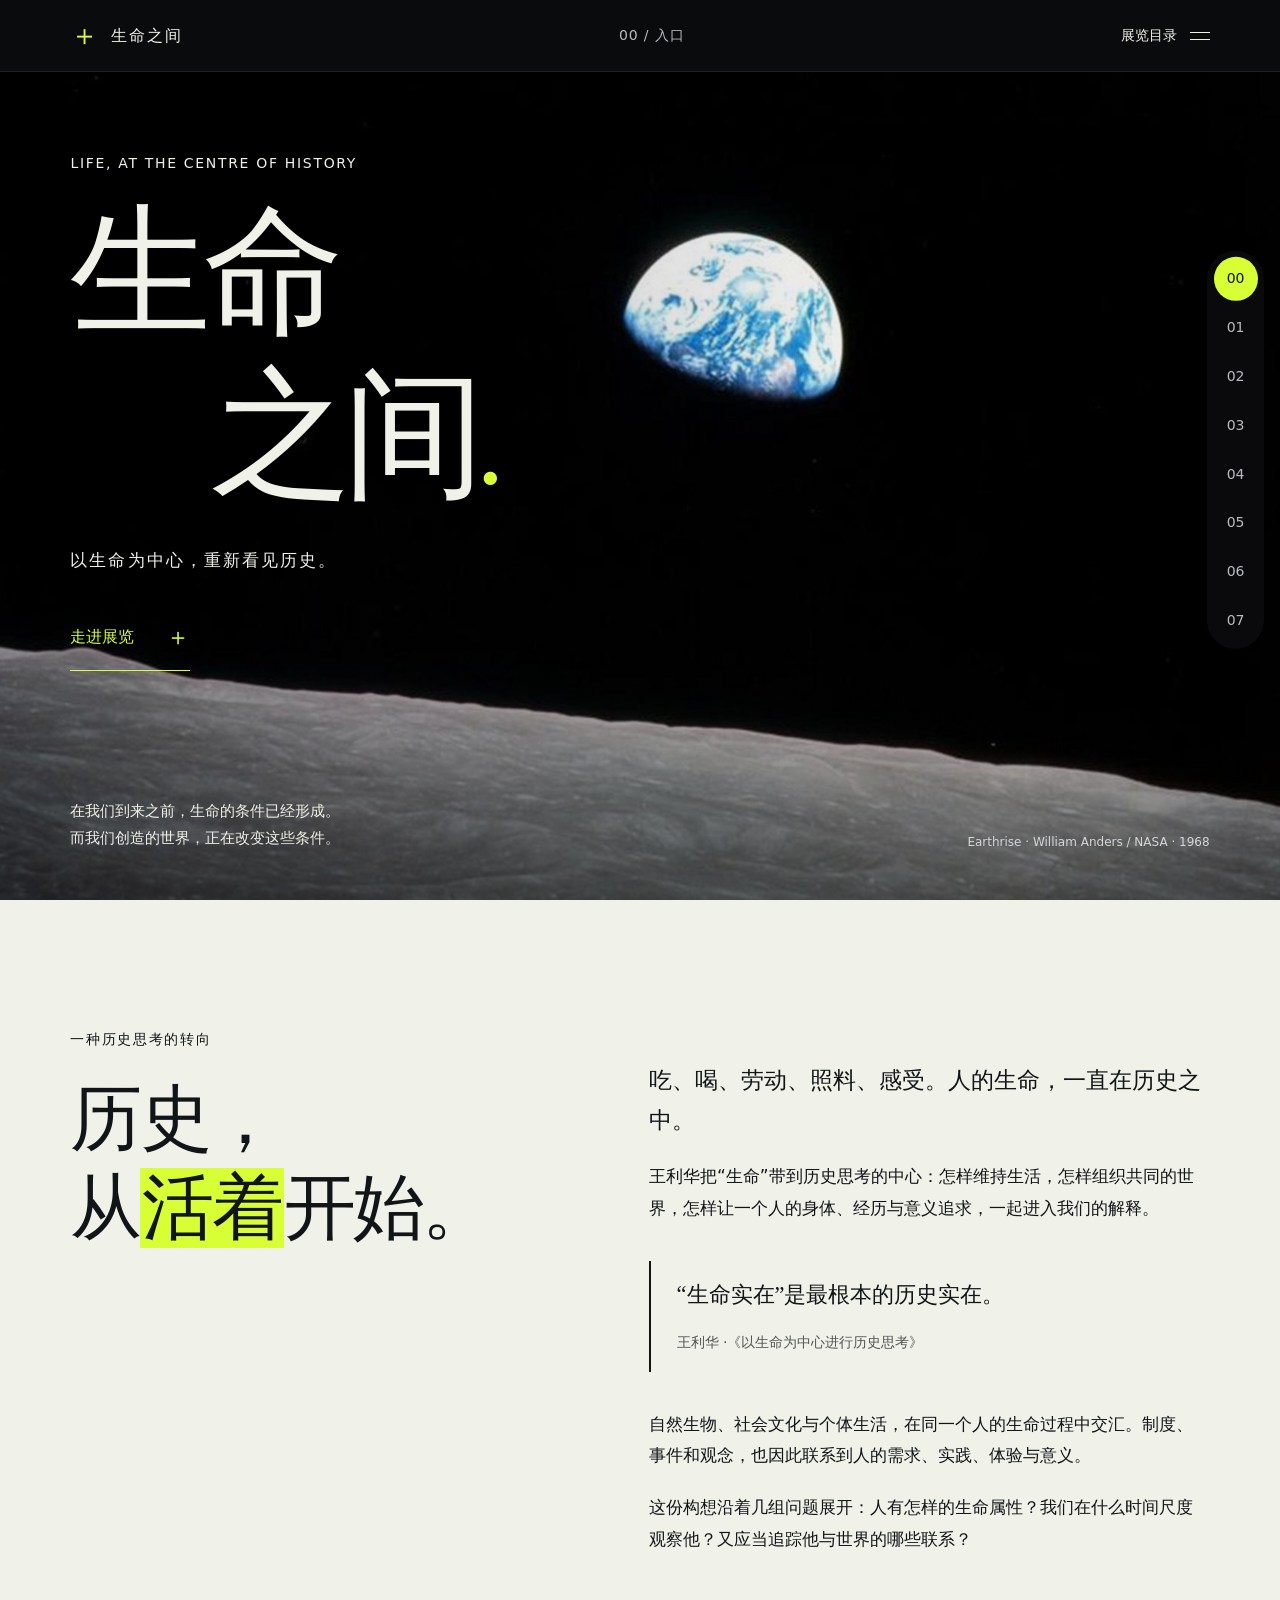
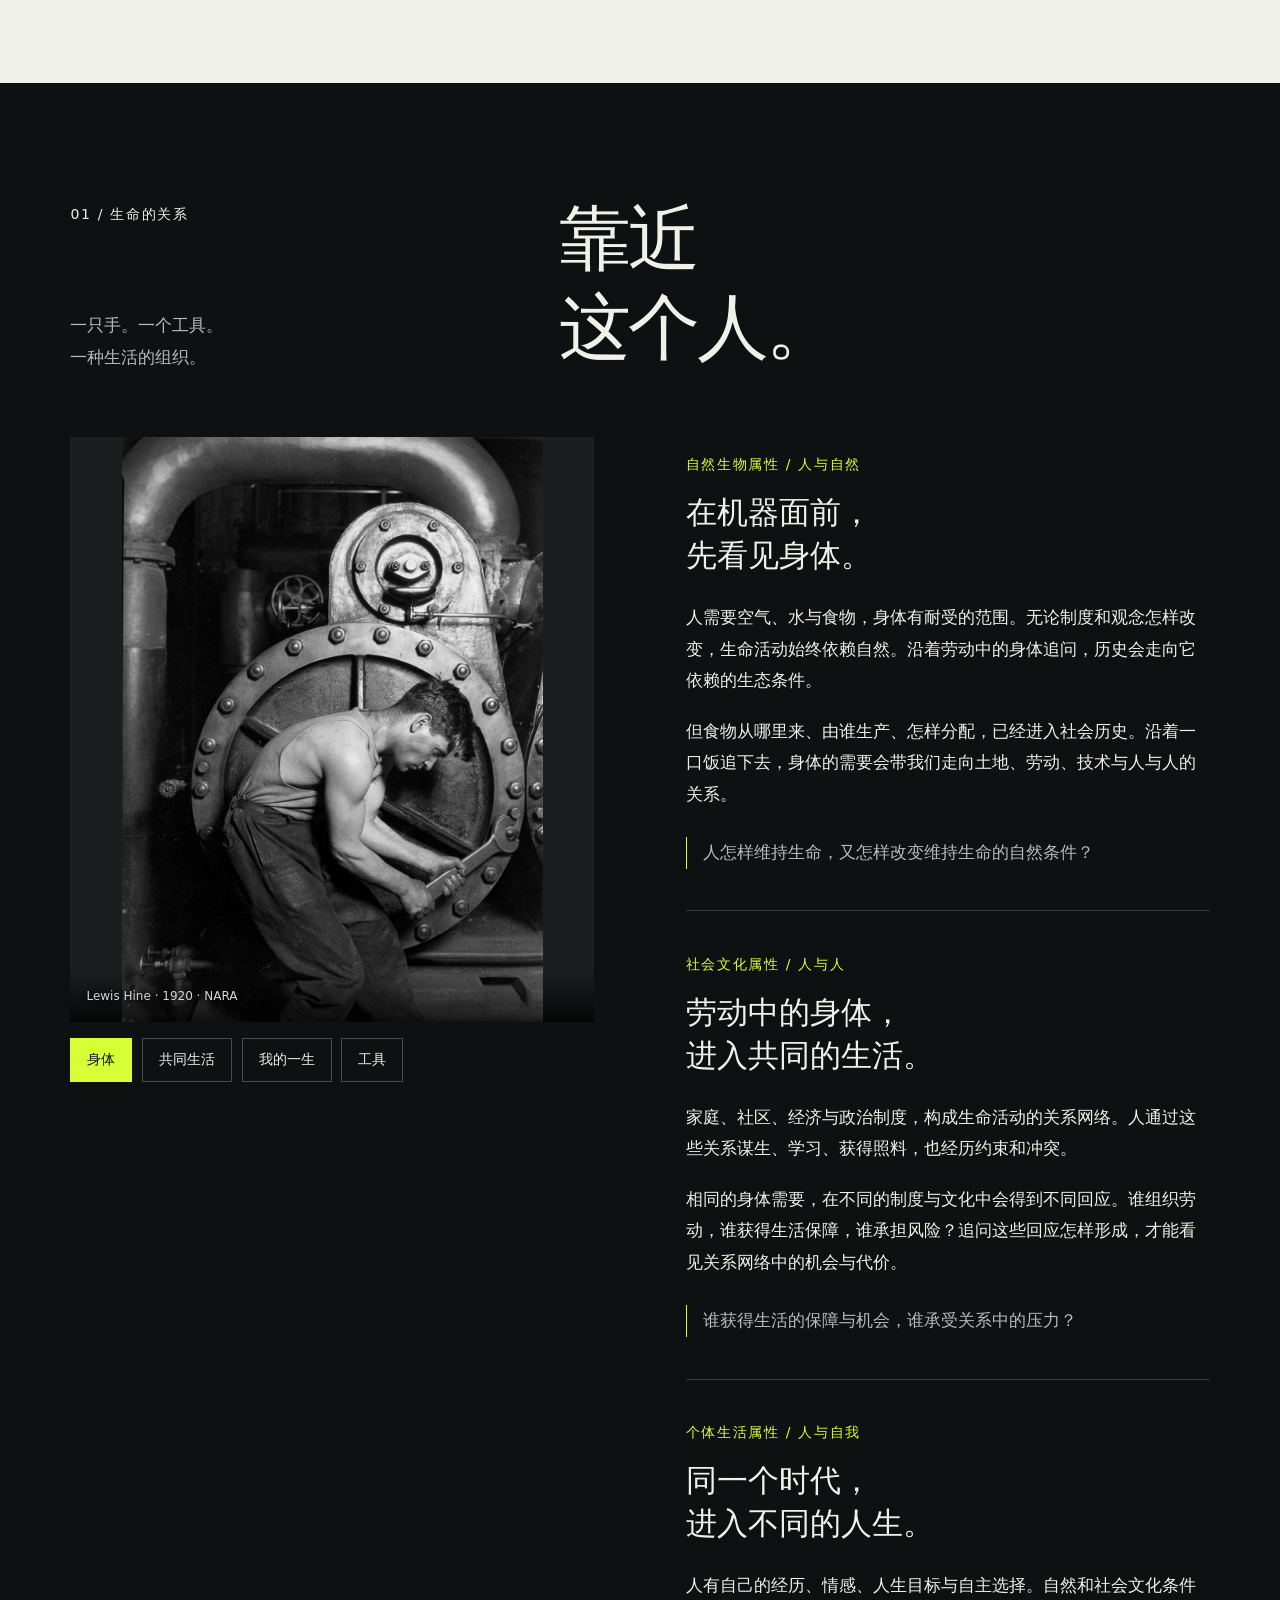
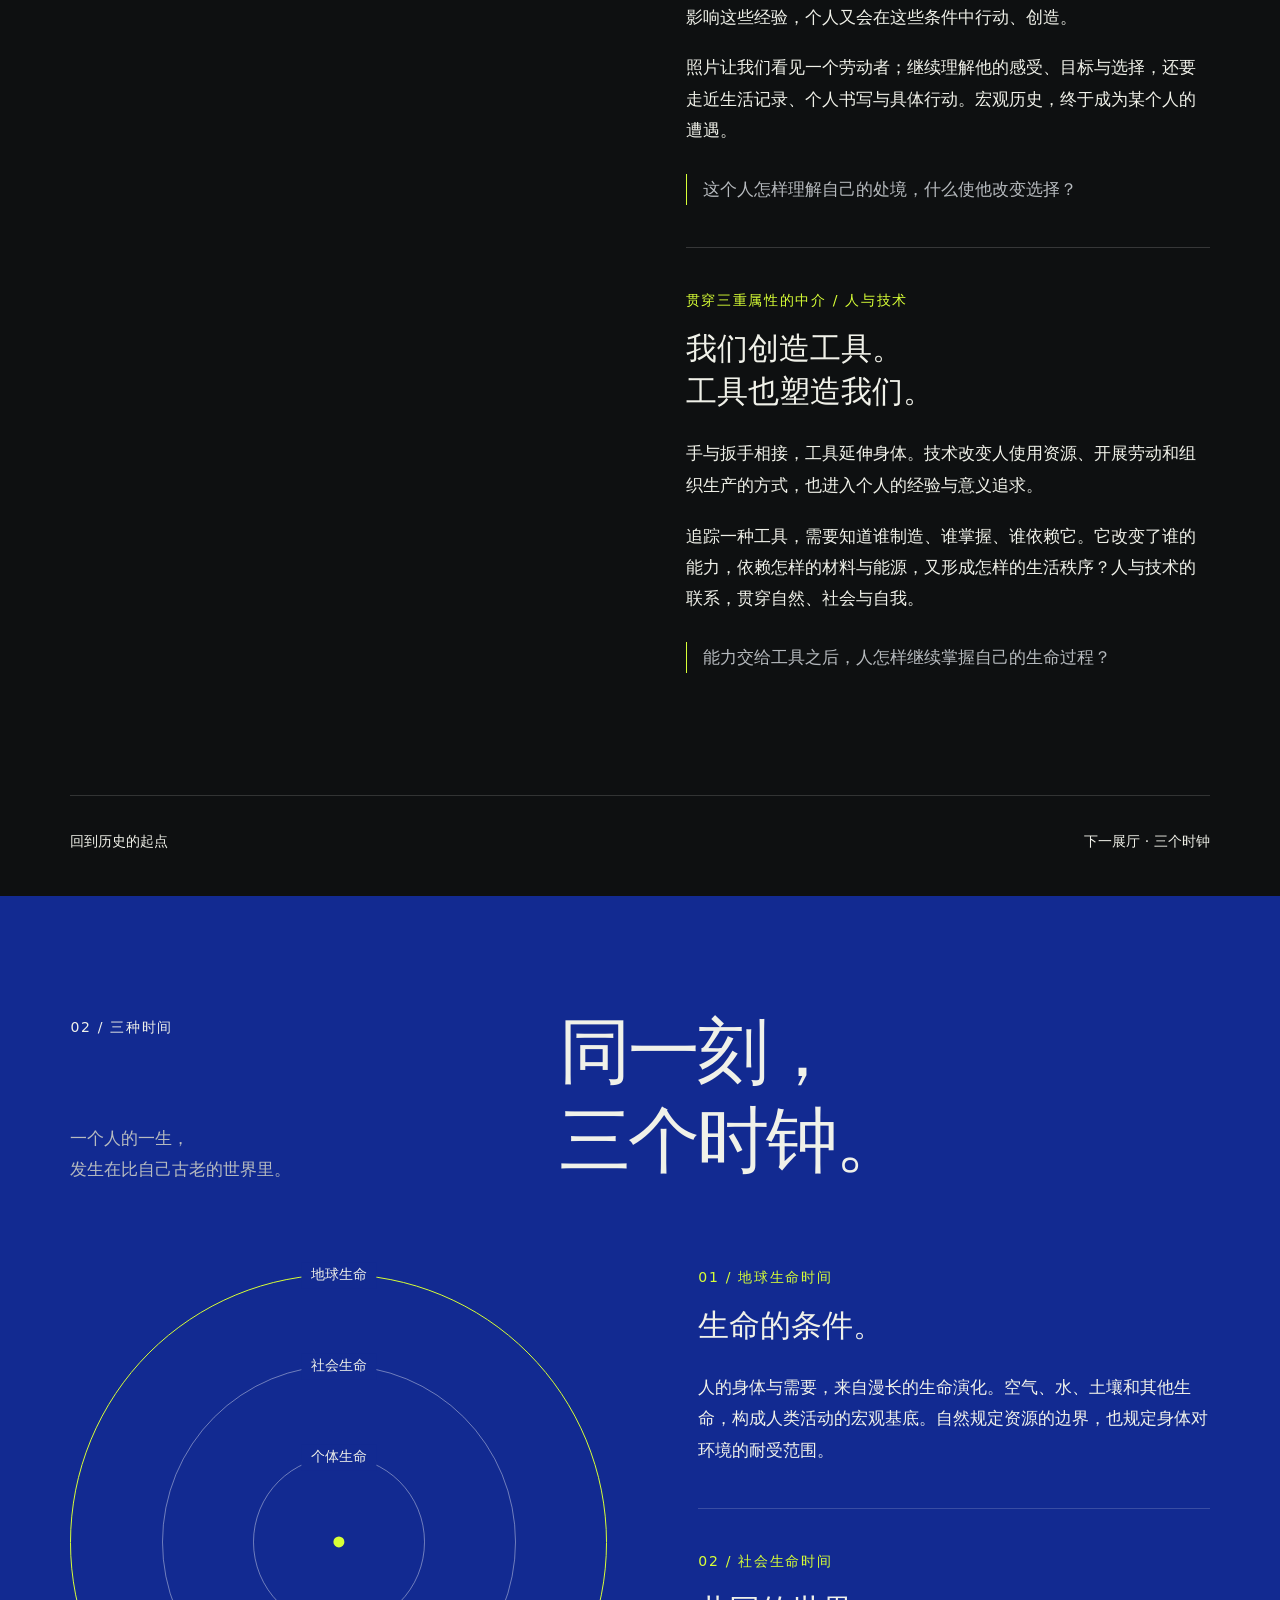
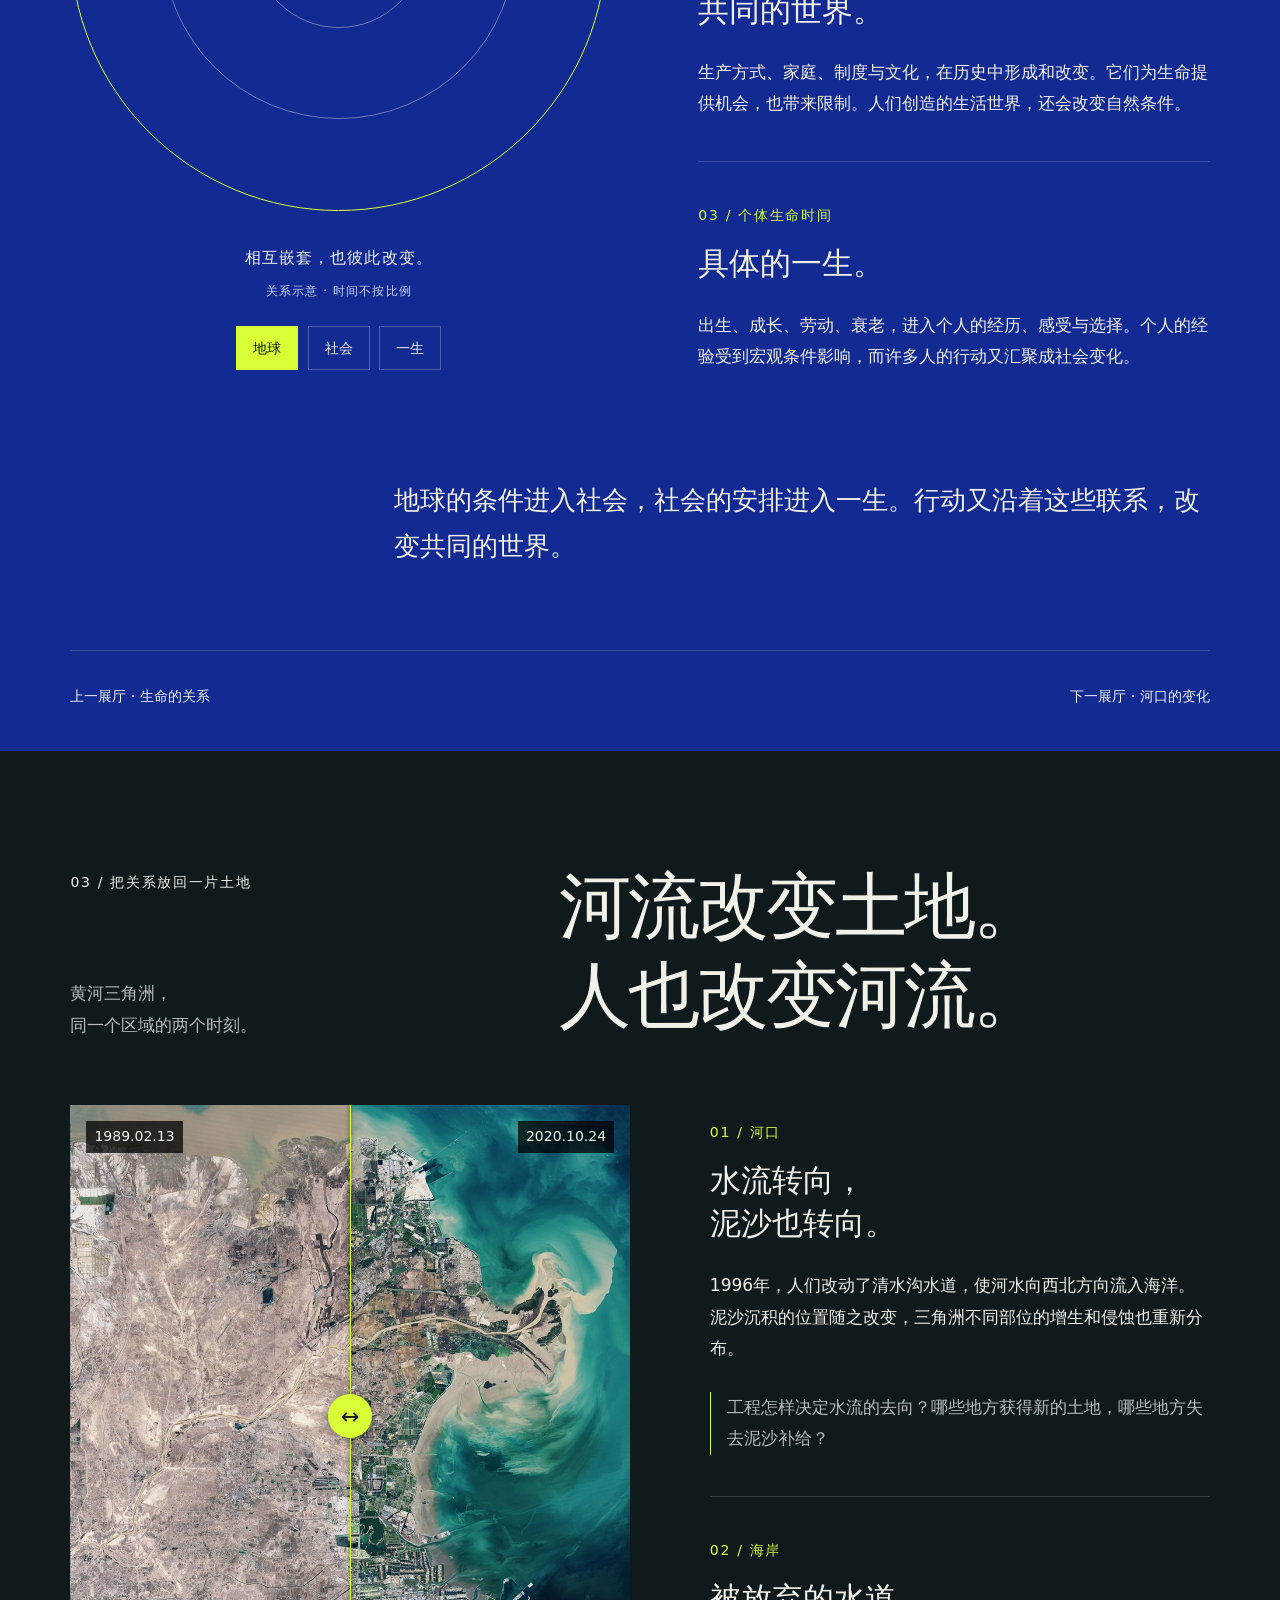
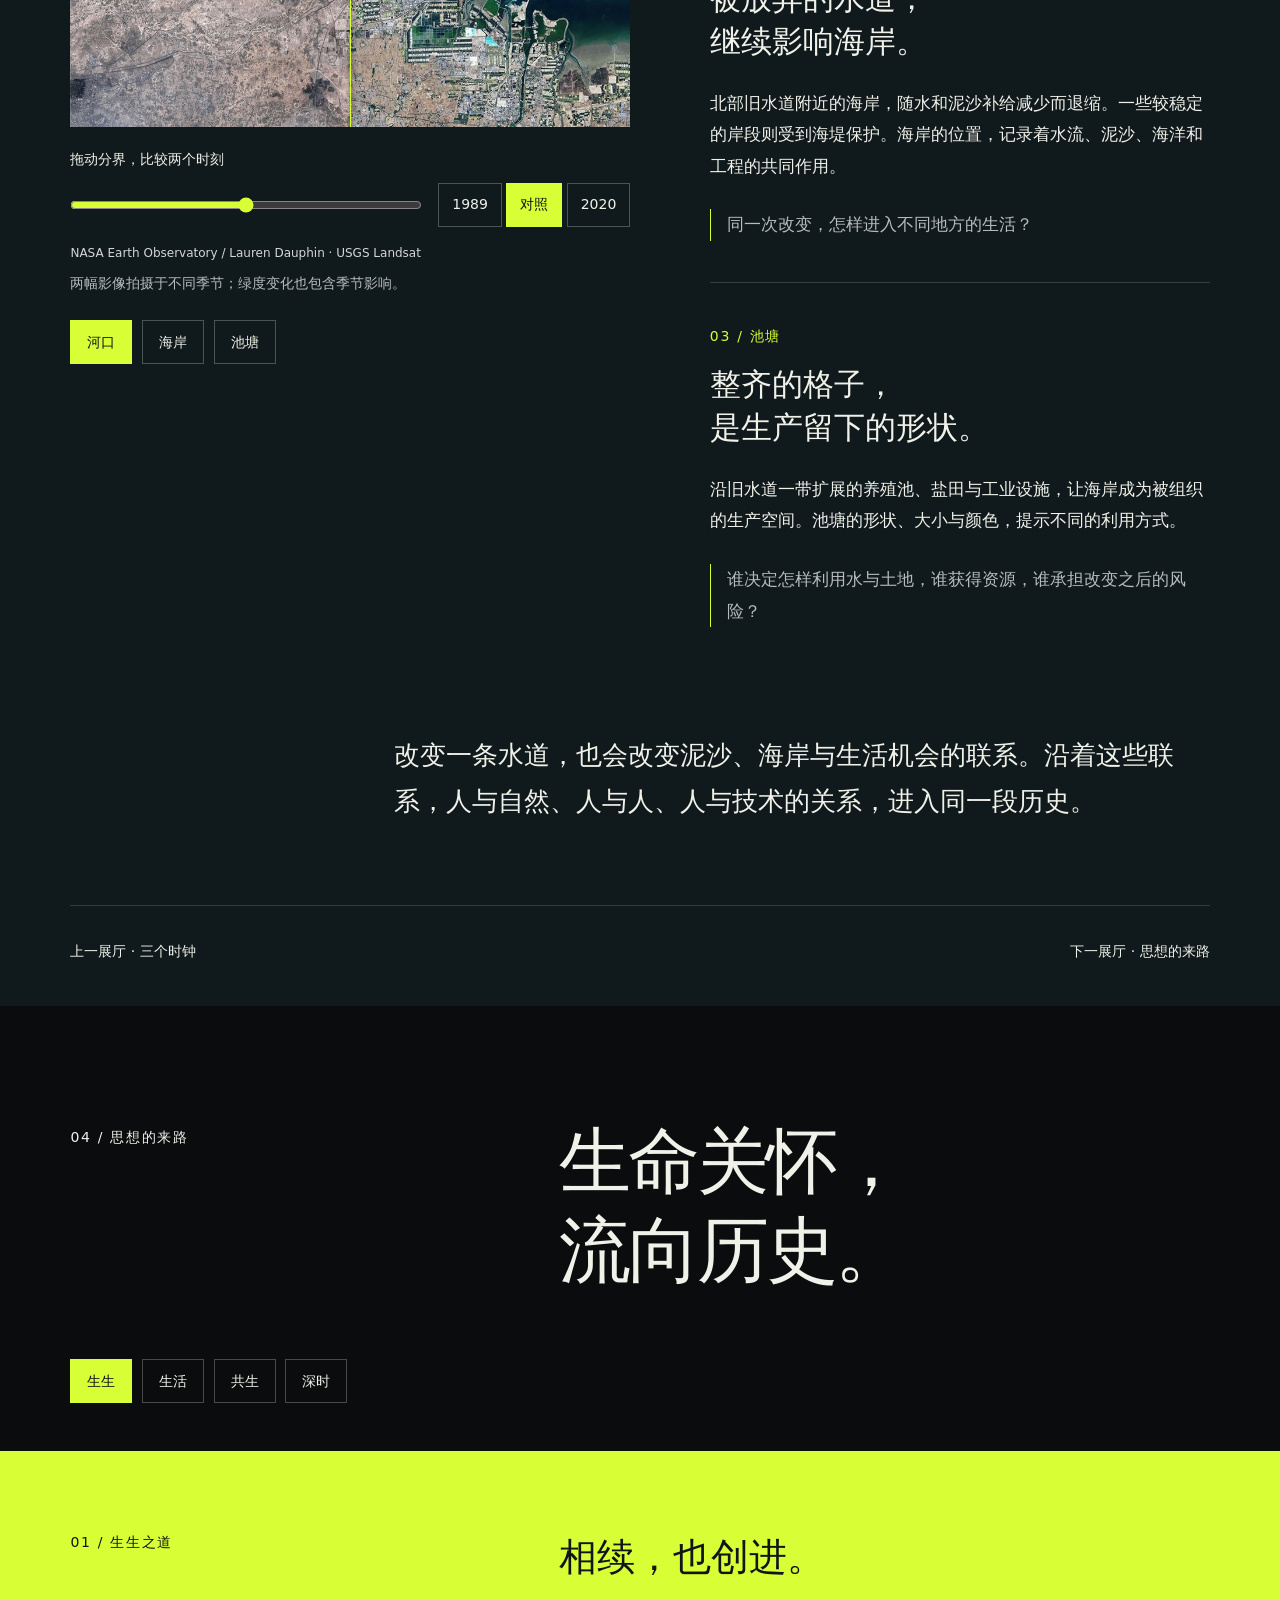
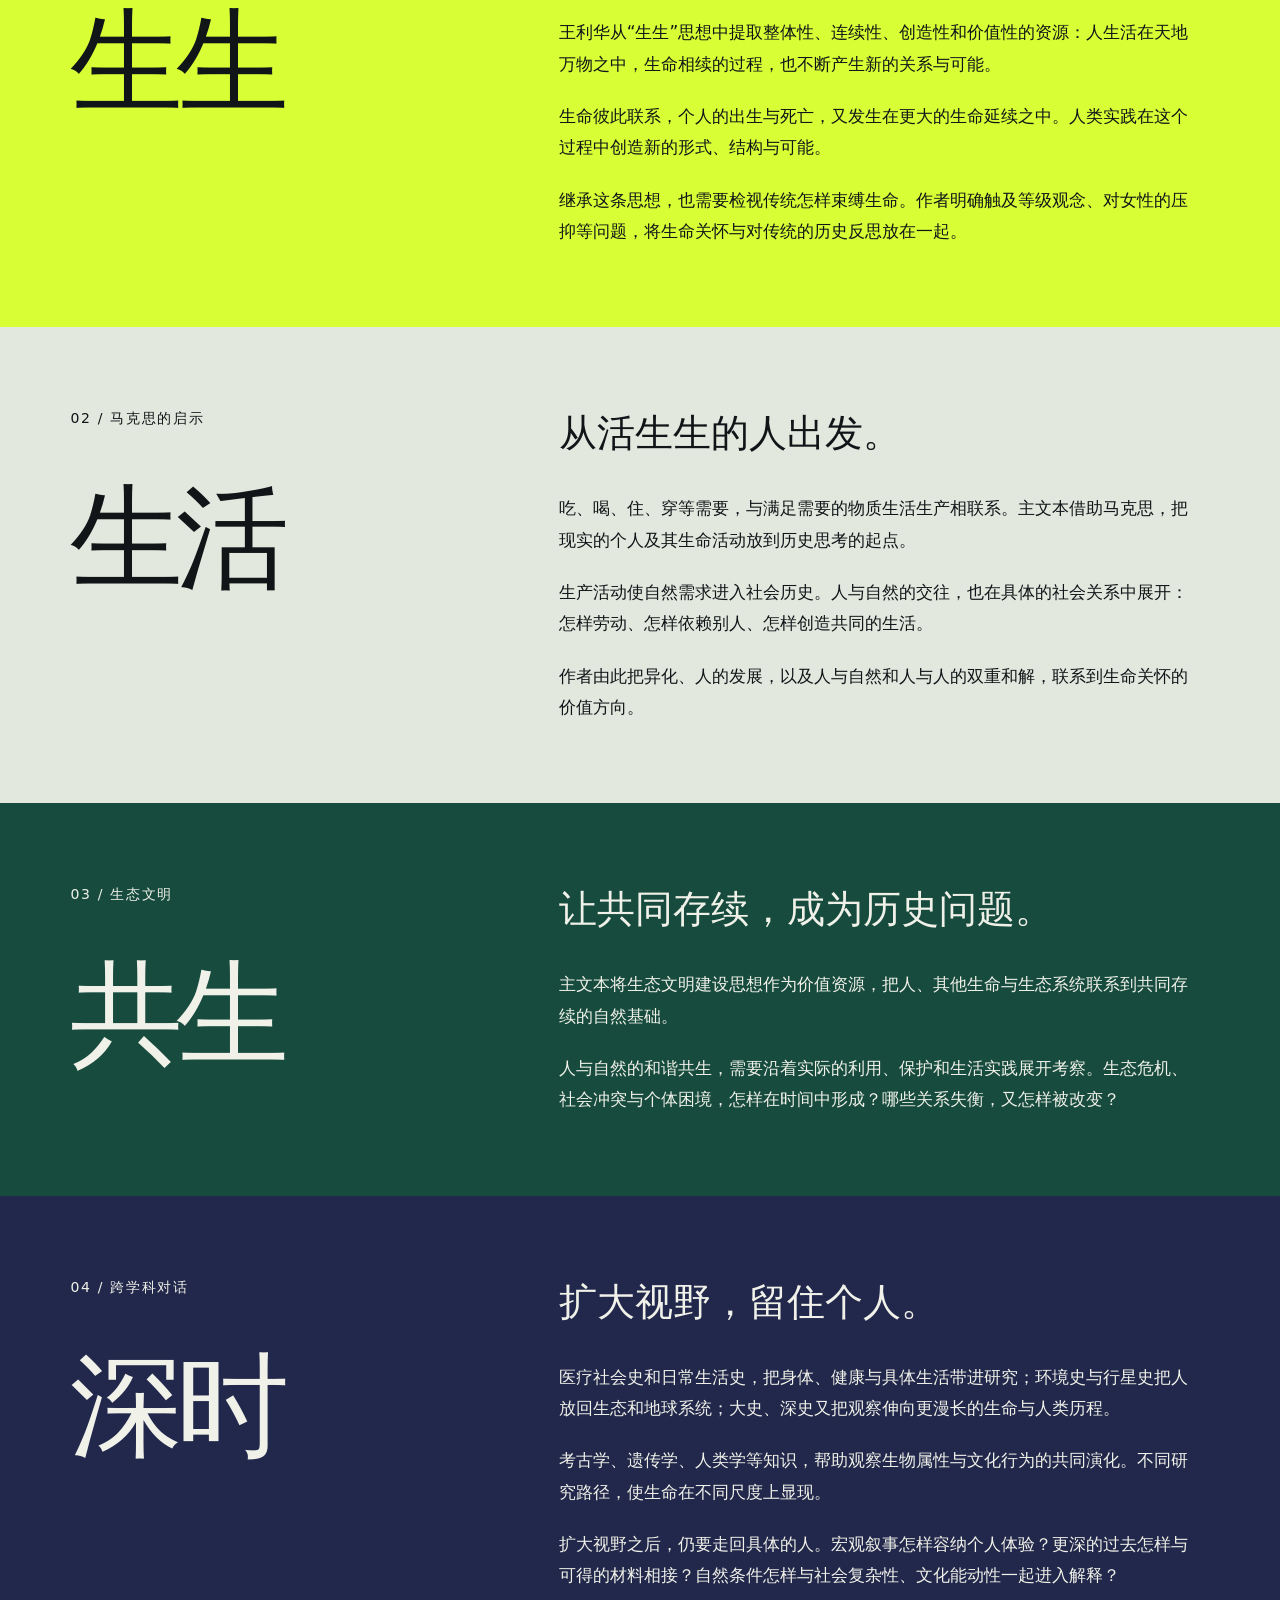
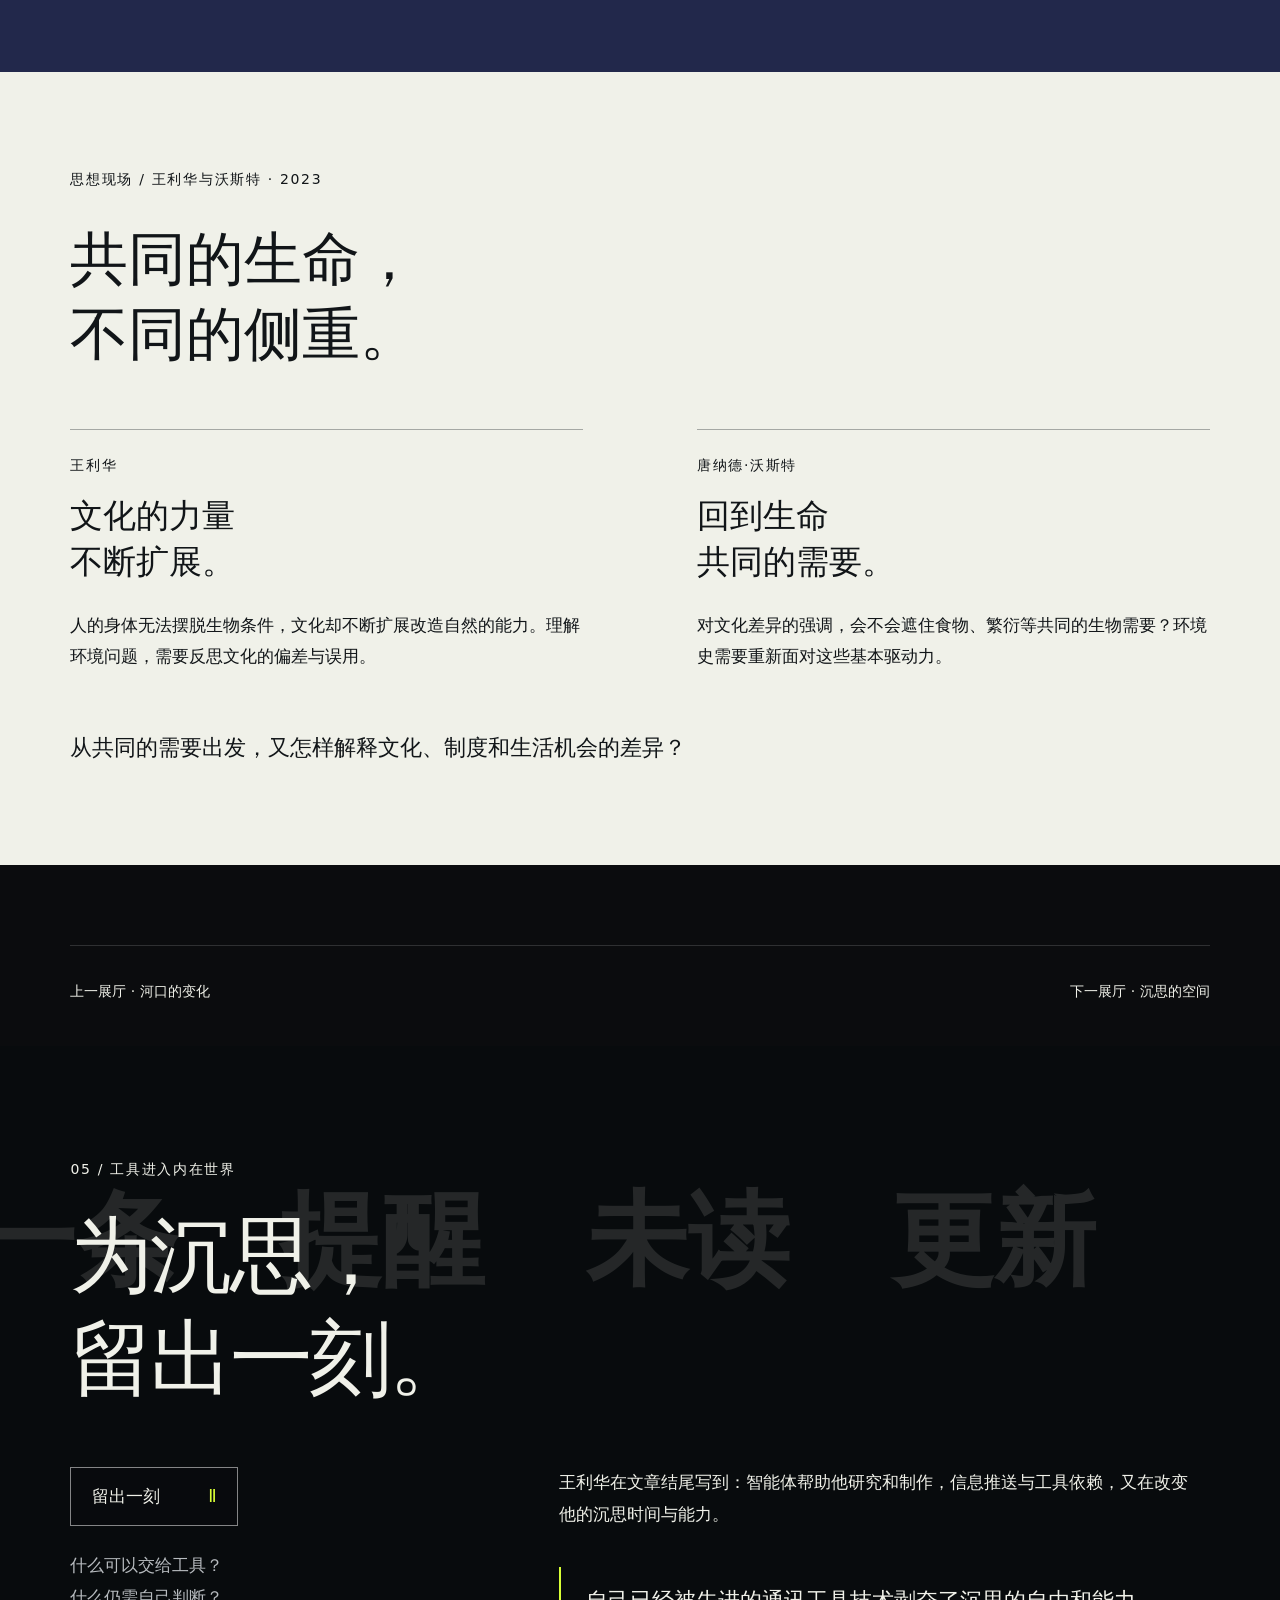
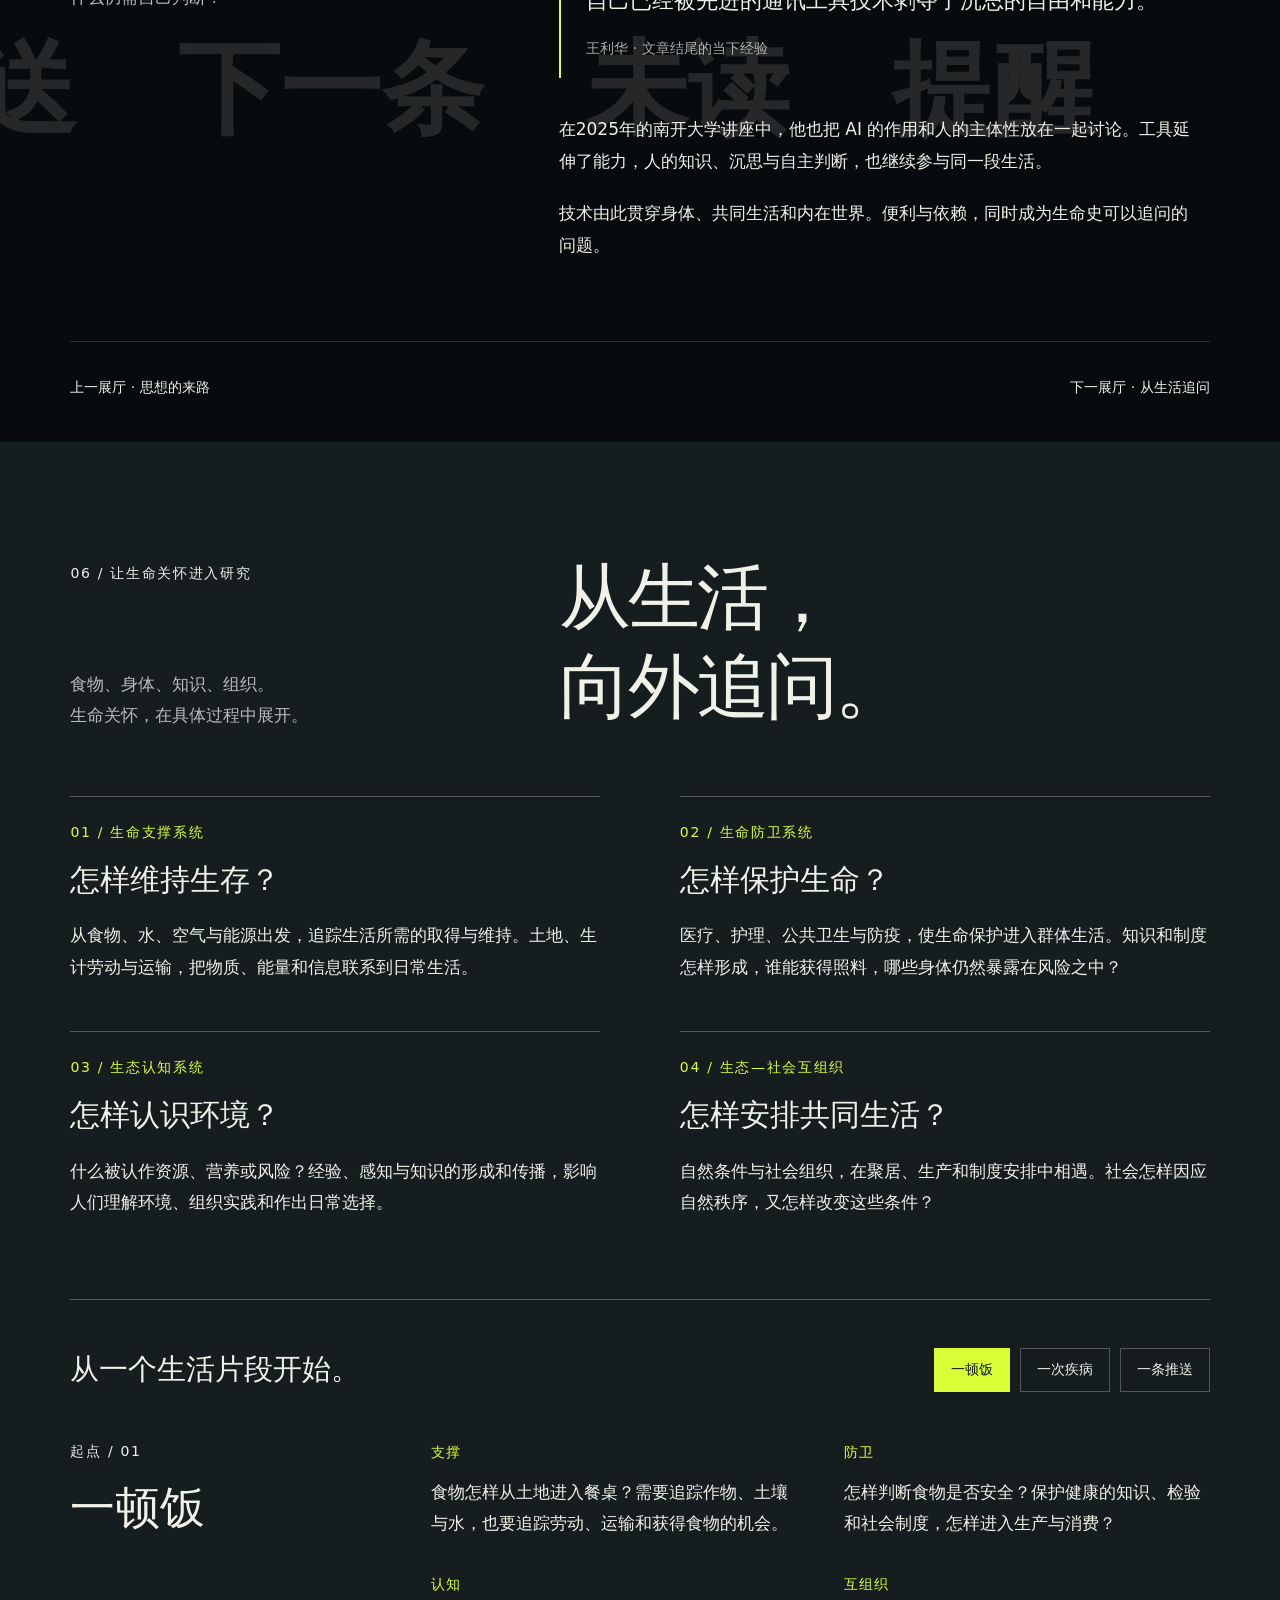
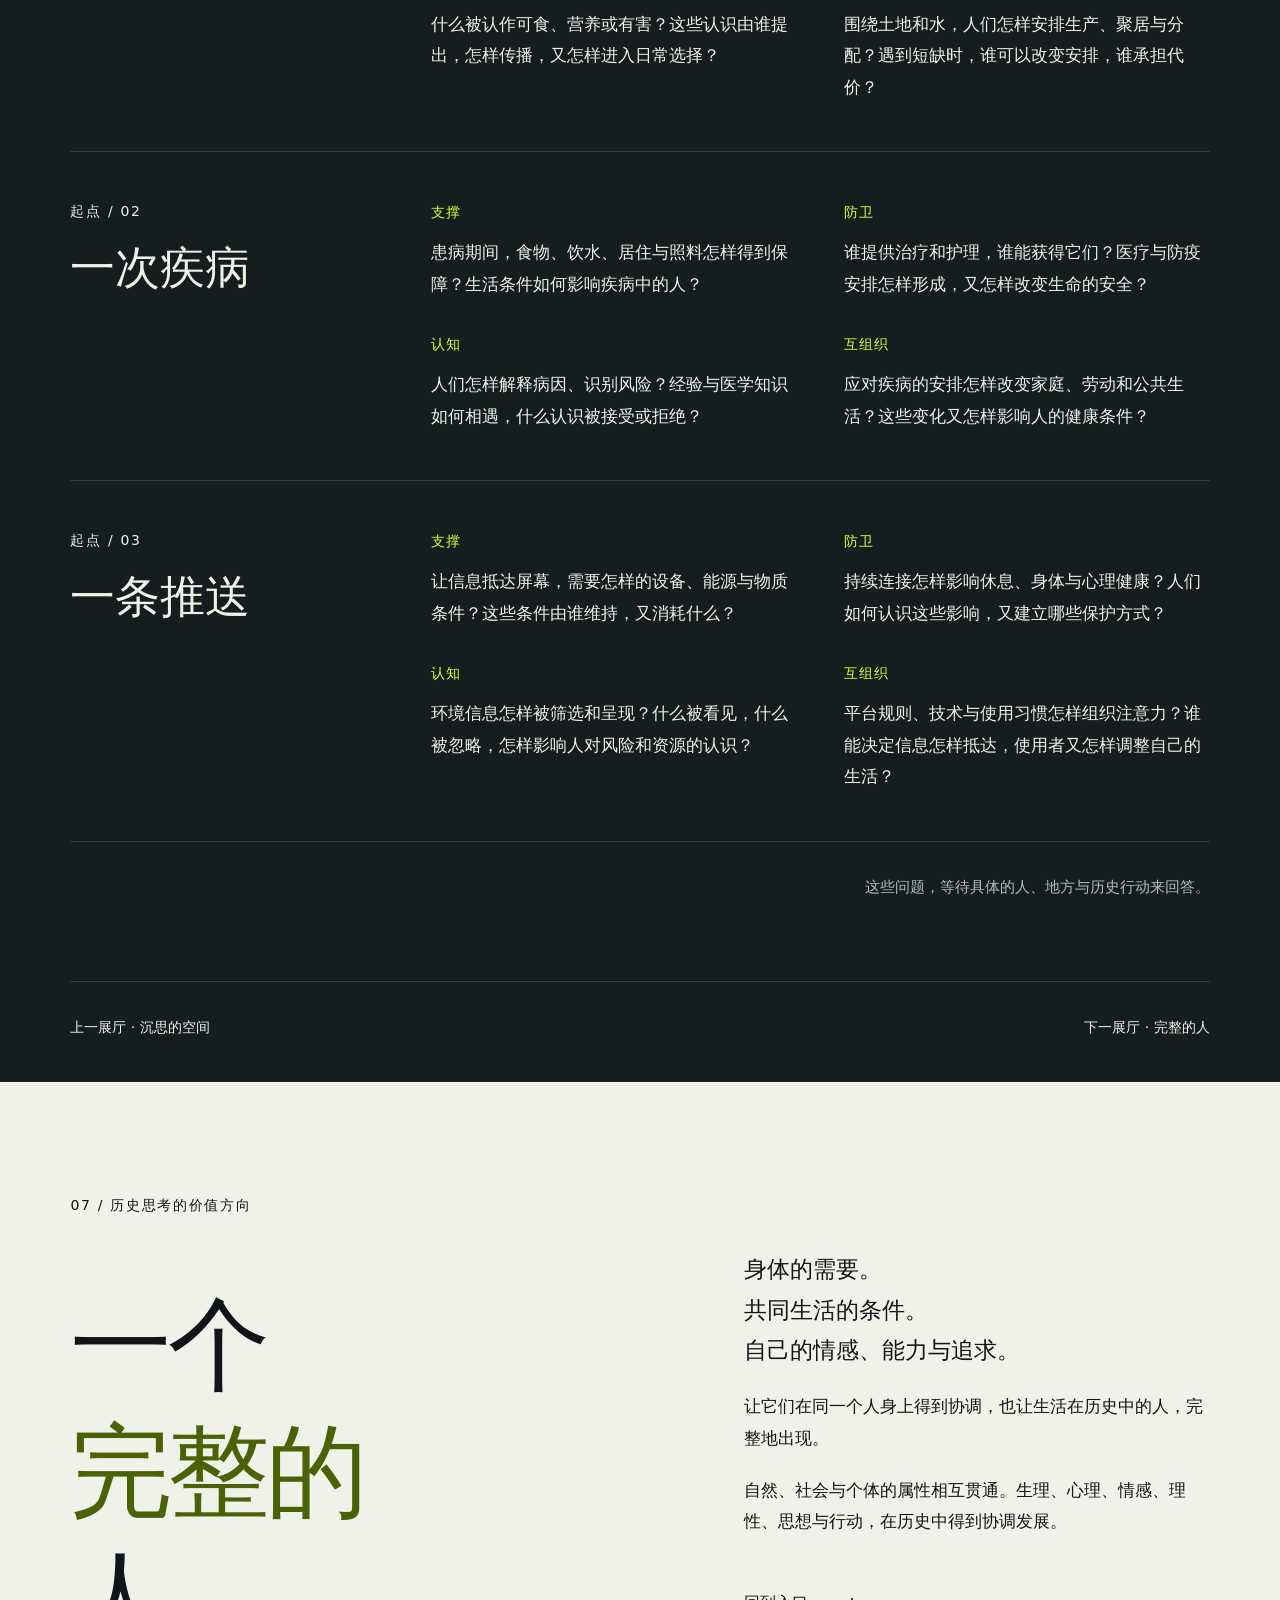
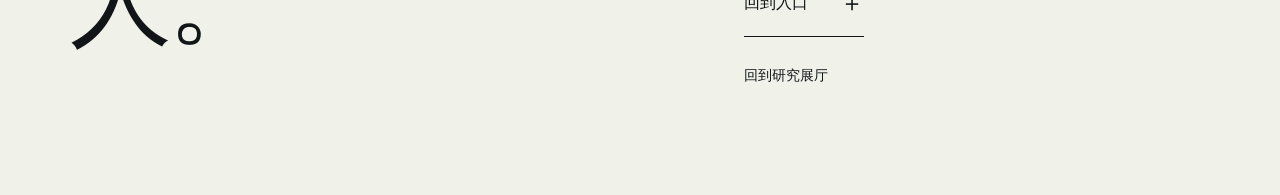
==== commit 03099610: "Serve responsive satellite images for smaller mobile downloads" ====
--- a/index.html
+++ b/index.html
@@ -59,7 +59,7 @@
 <section class="delta chapter" id="delta" data-label="河口的变化" data-number="03" tabindex="-1"><div class="wrap">
   <header class="chapter-heading"><p class="eyebrow">03 / 把关系放回一片土地</p><h2 class="display">河流改变土地。<br>人也改变河流。</h2><p class="chapter-intro">黄河三角洲，<br>同一个区域的两个时刻。</p></header>
   <div class="delta-layout"><div class="delta-visual">
-    <figure class="compare" id="compare"><img class="compare-base" src="assets/delta-2020.jpg" alt="2020年10月24日黄河三角洲 Landsat 卫星影像" loading="lazy"><img class="compare-before" src="assets/delta-1989.jpg" alt="1989年2月13日同一区域的 Landsat 卫星影像" loading="lazy"><div class="compare-dates" aria-hidden="true"><span>1989.02.13</span><span>2020.10.24</span></div><div class="compare-handle" id="compare-handle" role="slider" tabindex="0" aria-label="图像对比分界线" aria-valuemin="0" aria-valuemax="100" aria-valuenow="50" aria-orientation="horizontal"><span aria-hidden="true">↔</span></div></figure>
+    <figure class="compare" id="compare"><img class="compare-base" src="assets/delta-2020-1600.jpg" srcset="assets/delta-2020-960.jpg 960w, assets/delta-2020-1600.jpg 1600w" sizes="(max-width:600px) calc(100vw - 2.5rem), 640px" alt="2020年10月24日黄河三角洲 Landsat 卫星影像" loading="lazy"><img class="compare-before" src="assets/delta-1989-1600.jpg" srcset="assets/delta-1989-960.jpg 960w, assets/delta-1989-1600.jpg 1600w" sizes="(max-width:600px) calc(100vw - 2.5rem), 640px" alt="1989年2月13日同一区域的 Landsat 卫星影像" loading="lazy"><div class="compare-dates" aria-hidden="true"><span>1989.02.13</span><span>2020.10.24</span></div><div class="compare-handle" id="compare-handle" role="slider" tabindex="0" aria-label="图像对比分界线" aria-valuemin="0" aria-valuemax="100" aria-valuenow="50" aria-orientation="horizontal"><span aria-hidden="true">↔</span></div></figure>
     <div class="compare-control"><label for="compare-range">拖动分界，比较两个时刻</label><input id="compare-range" type="range" min="0" max="100" value="50" aria-label="1989年影像显示比例"><div class="compare-buttons"><button data-compare="100" aria-pressed="false">1989</button><button data-compare="50" aria-pressed="true">对照</button><button data-compare="0" aria-pressed="false">2020</button></div></div>
     <p class="image-credit">NASA Earth Observatory / Lauren Dauphin · USGS Landsat</p><p class="image-note">两幅影像拍摄于不同季节；绿度变化也包含季节影响。</p><nav class="section-links" aria-label="河口观察点"><a href="#river-mouth">河口</a><a href="#river-shore">海岸</a><a href="#river-ponds">池塘</a></nav>
   </div><div class="delta-stories">
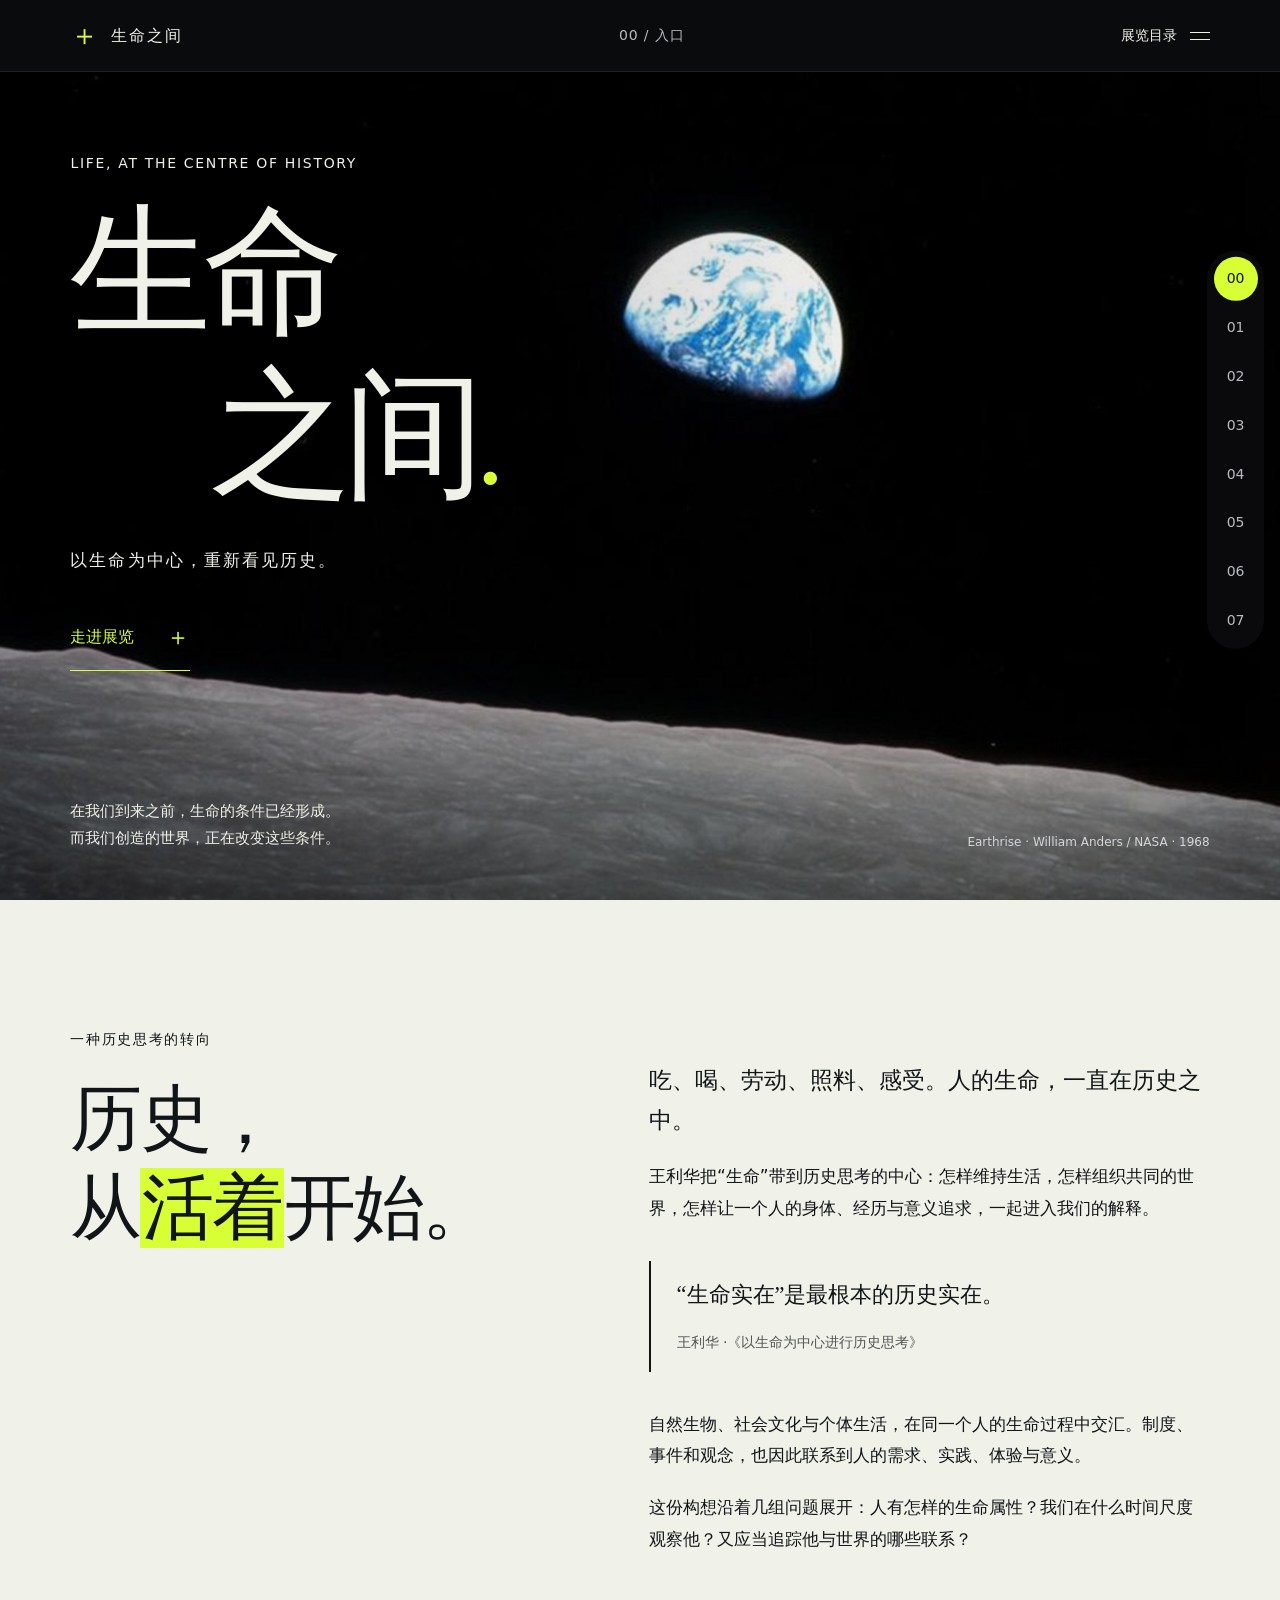
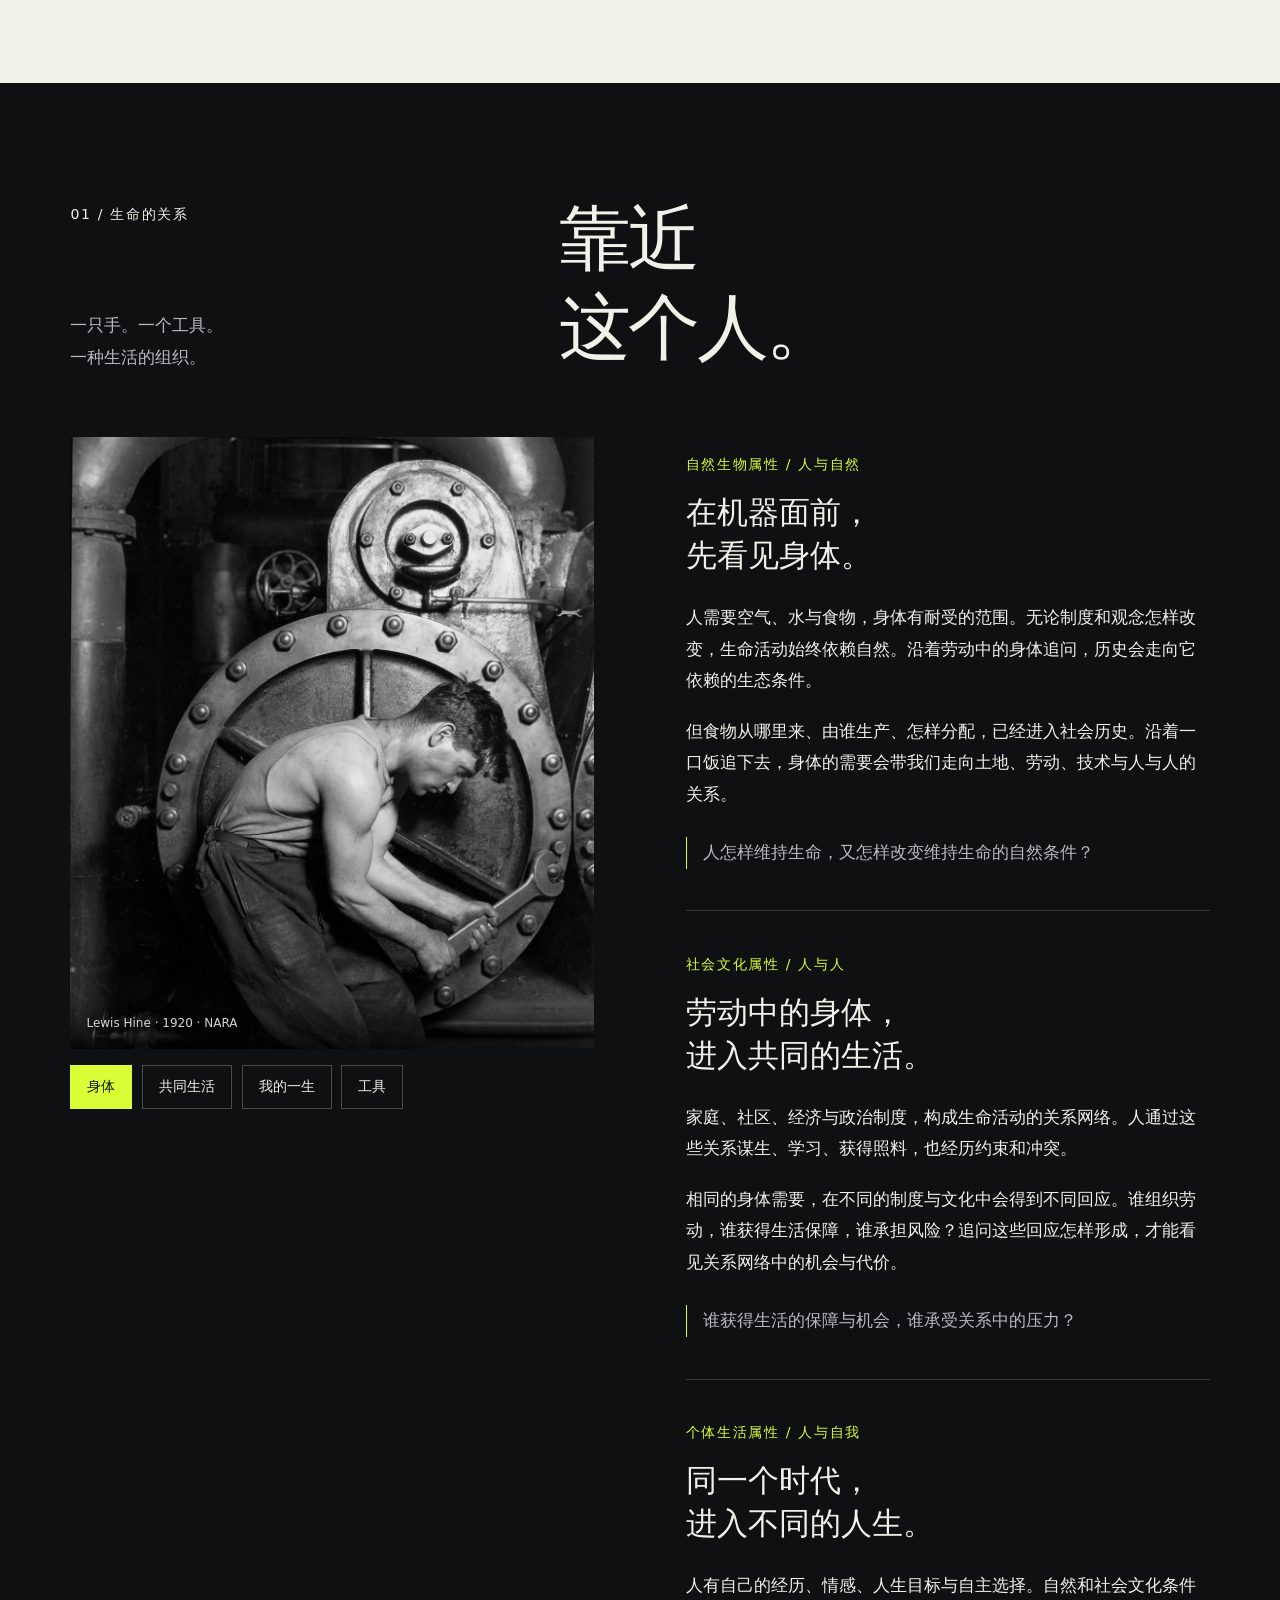
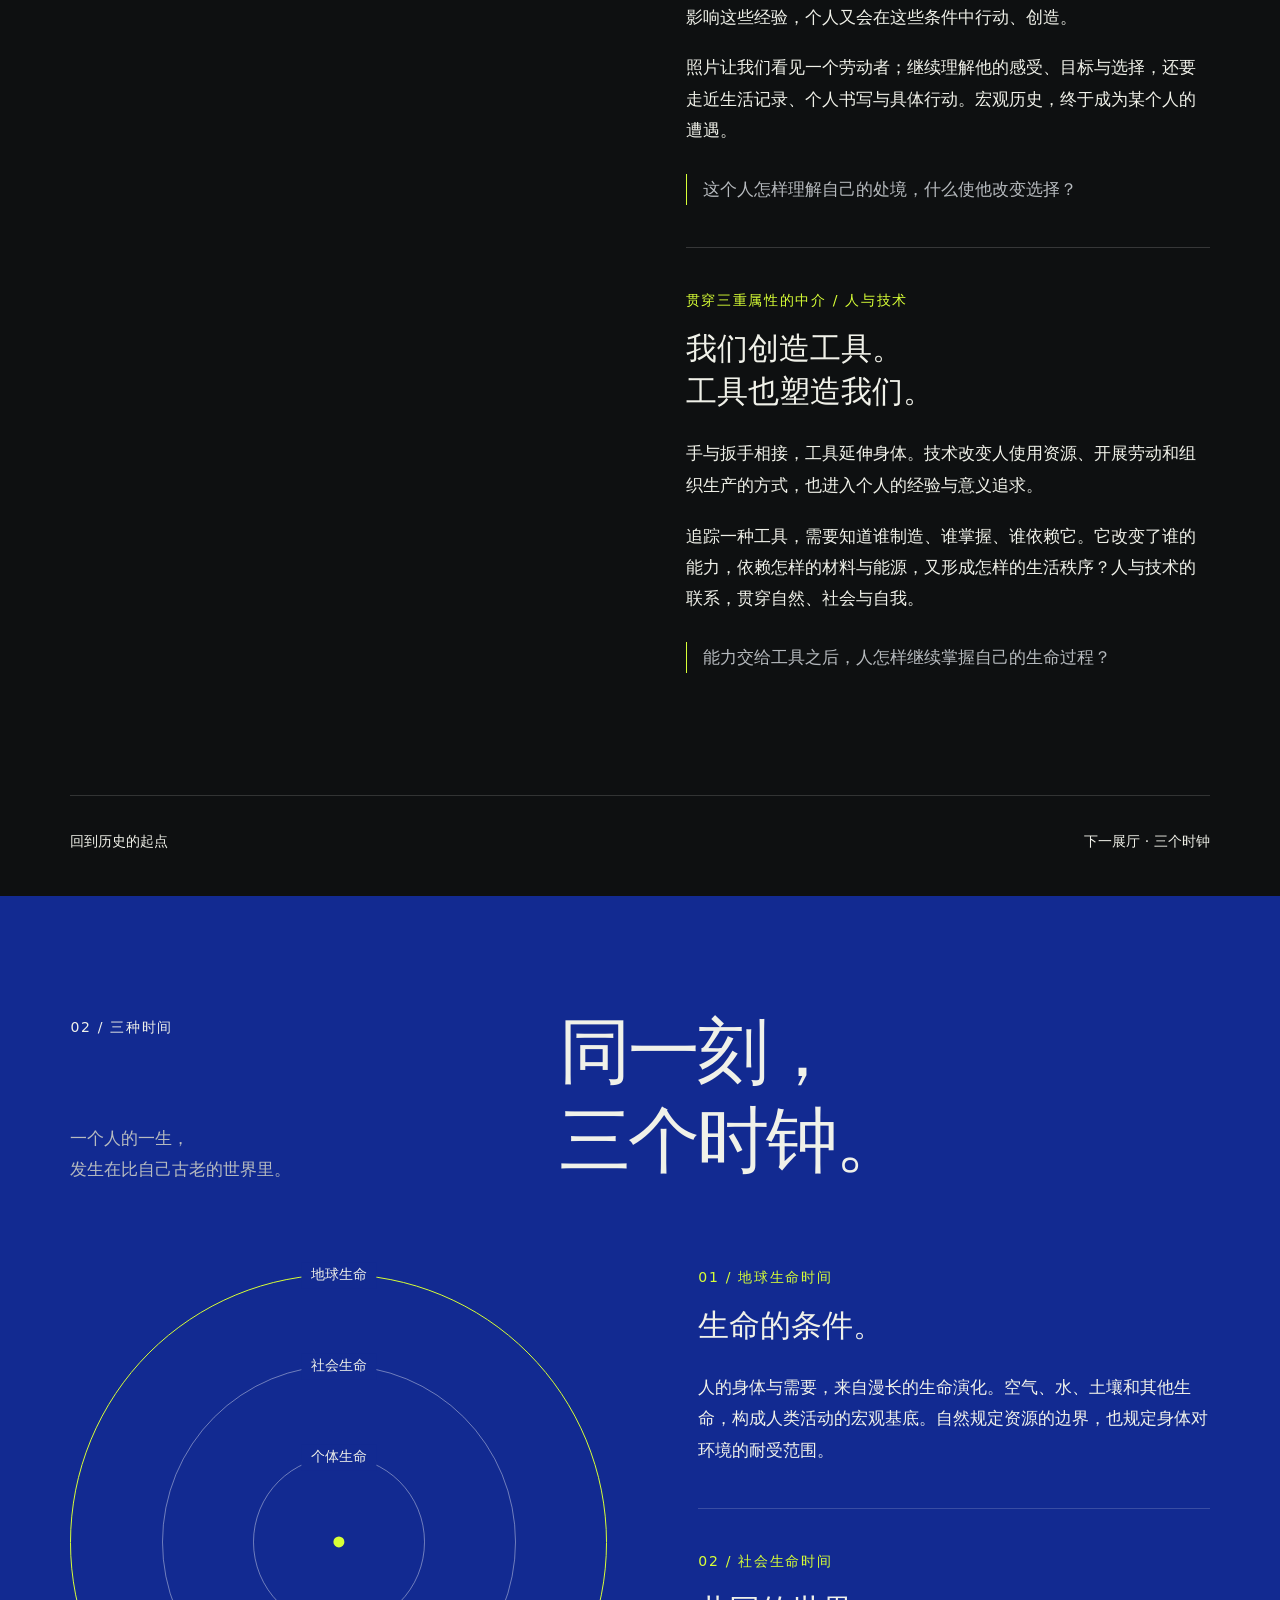
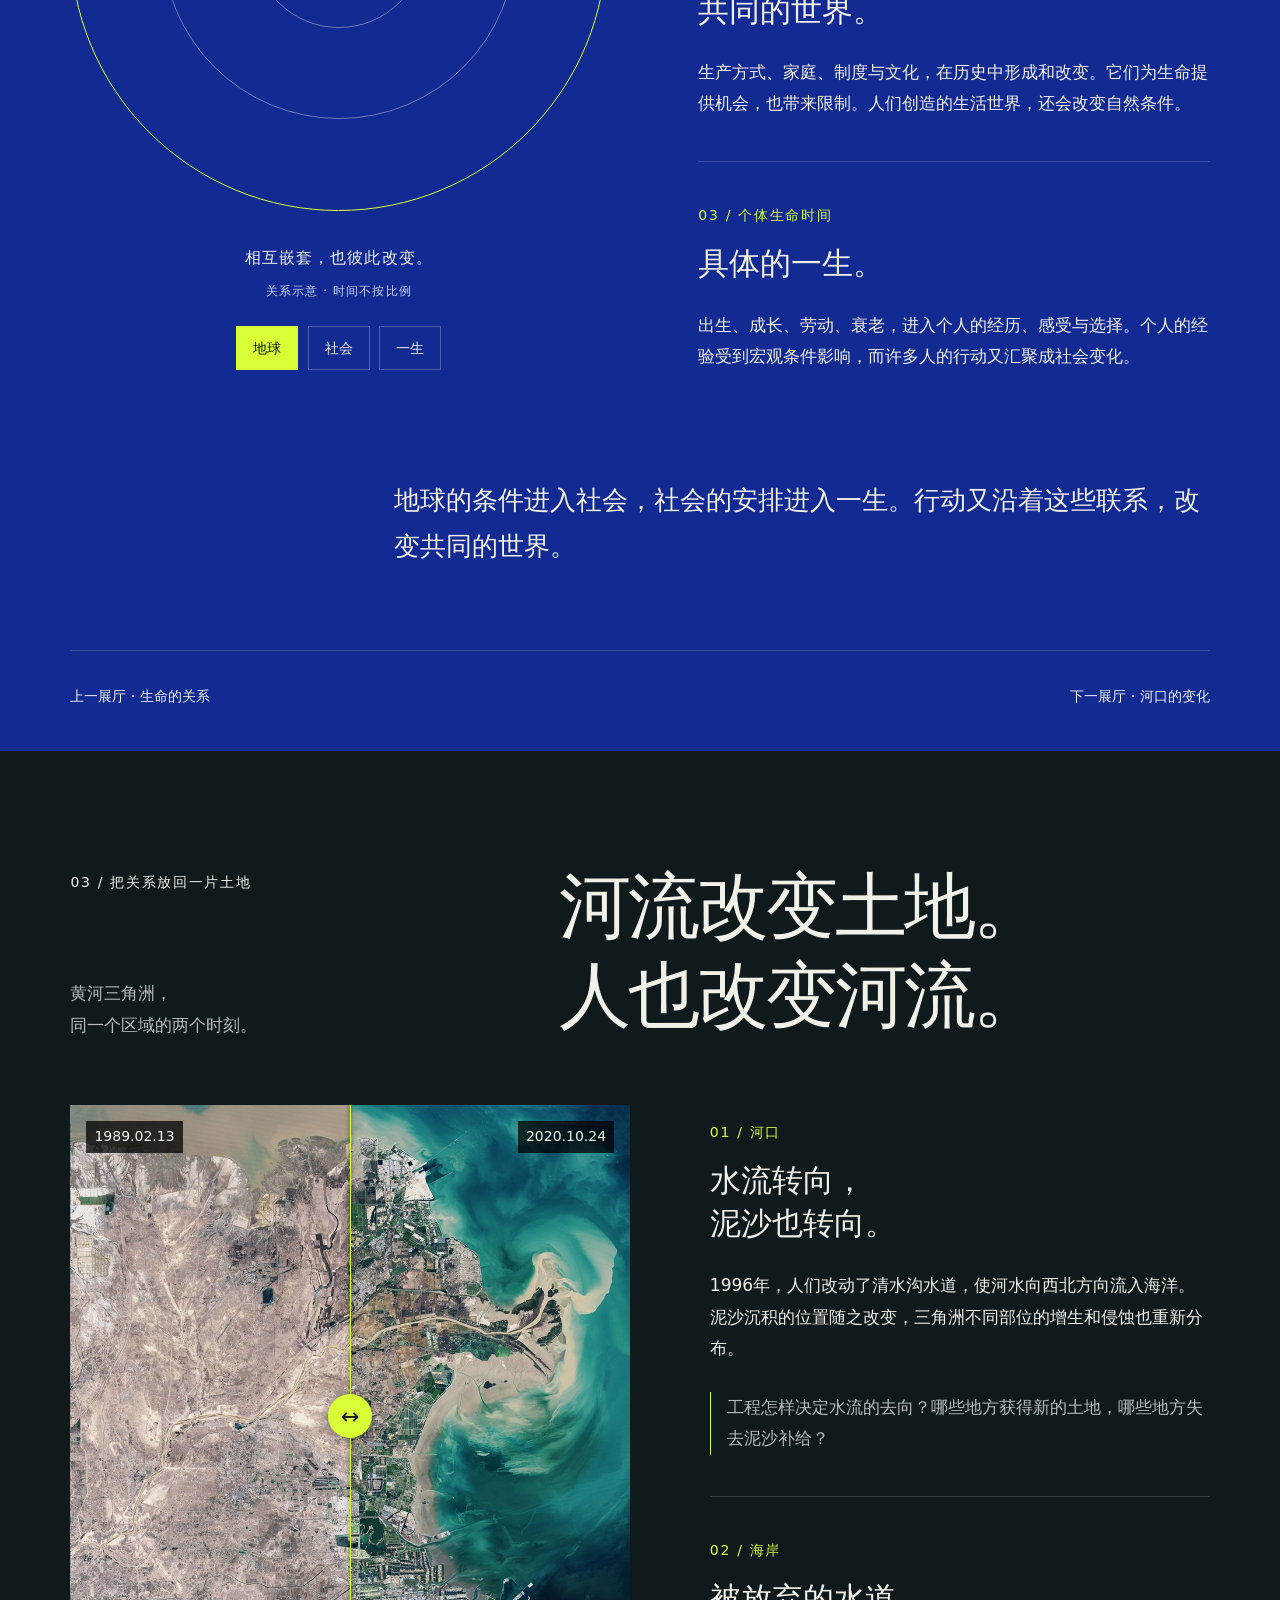
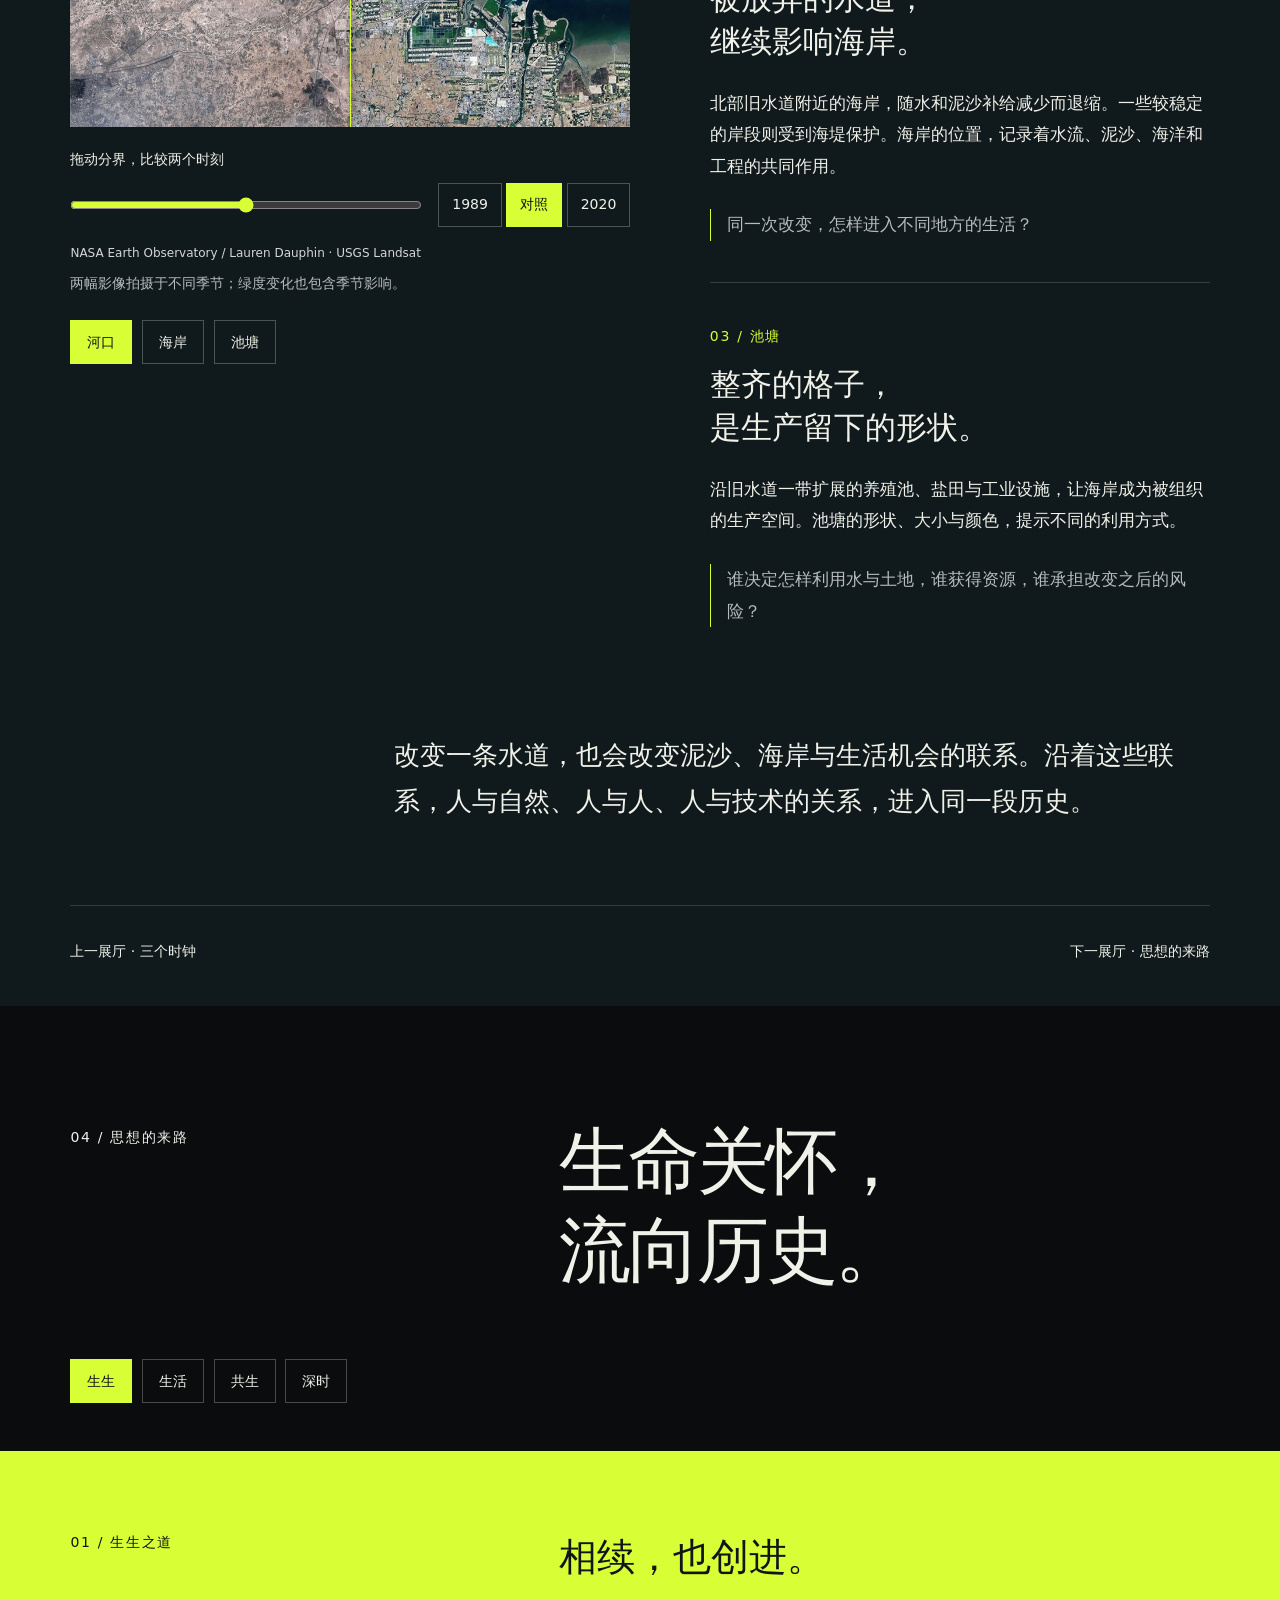
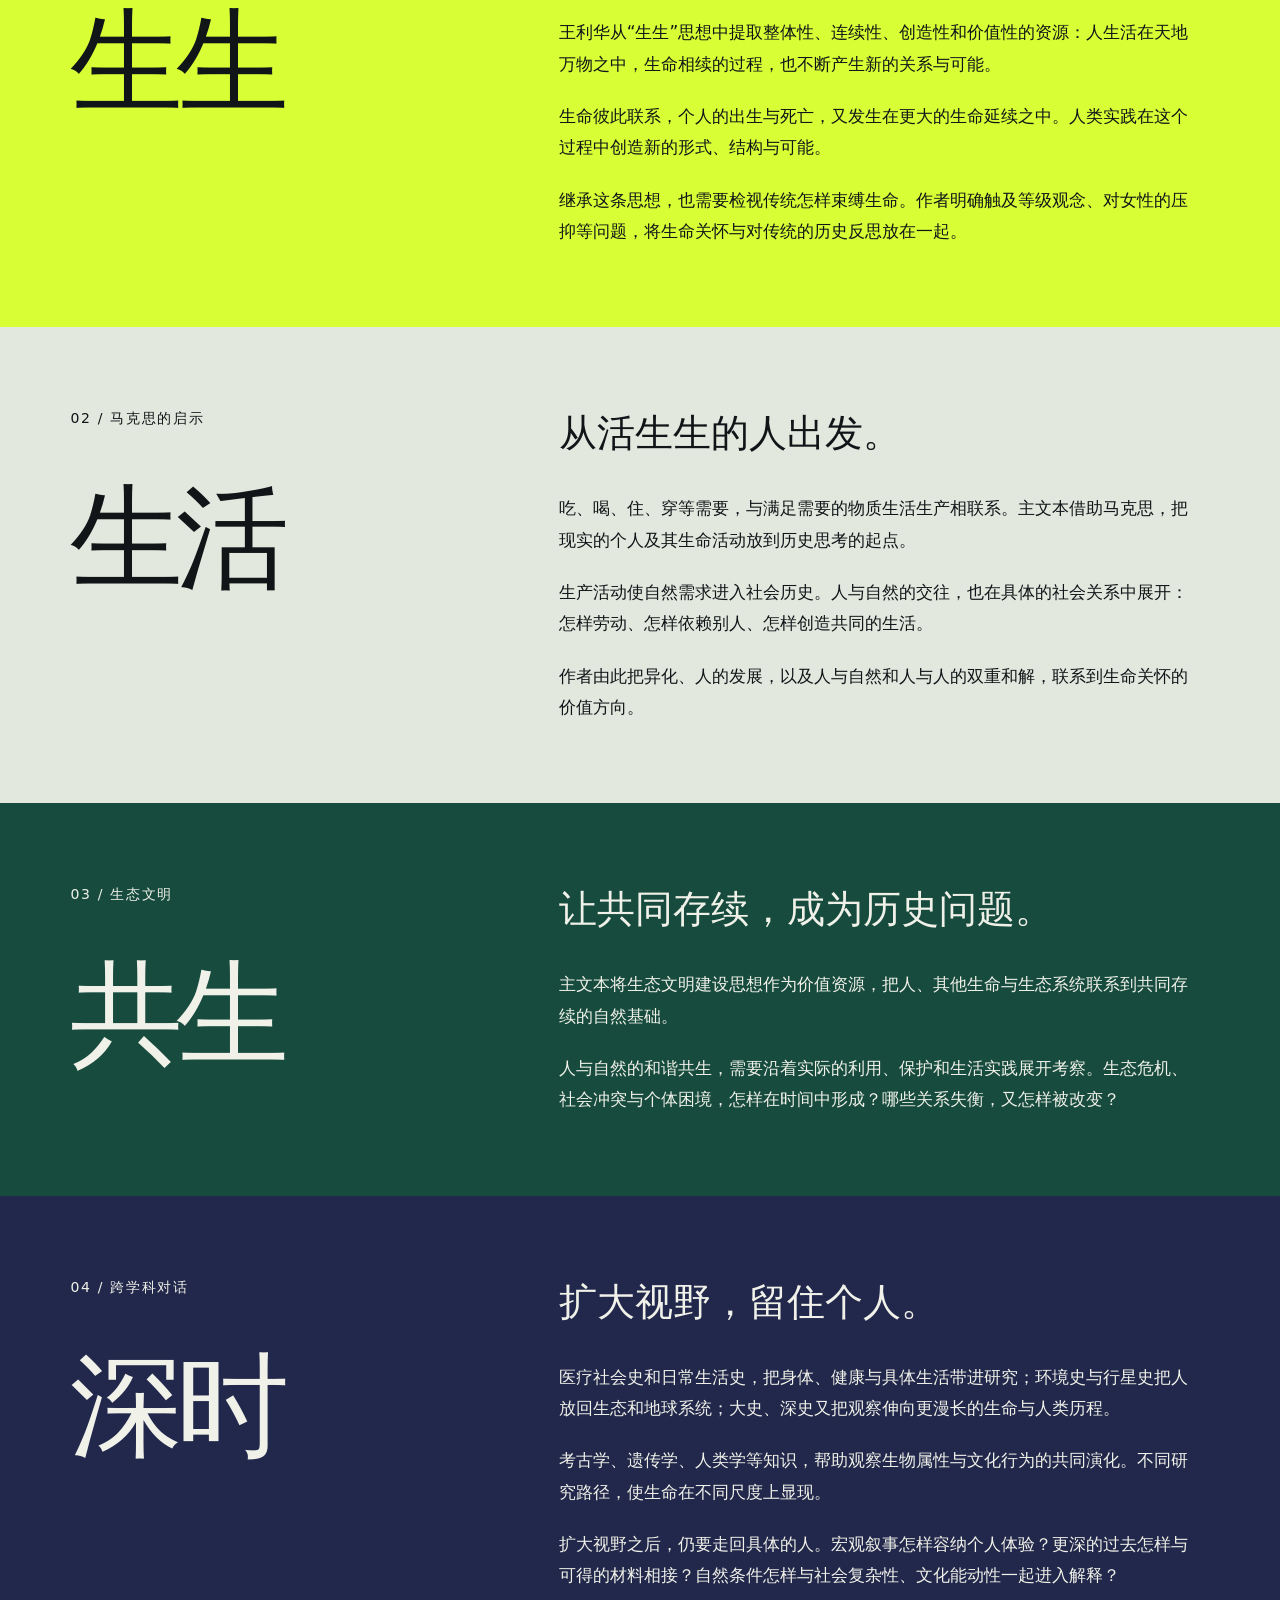
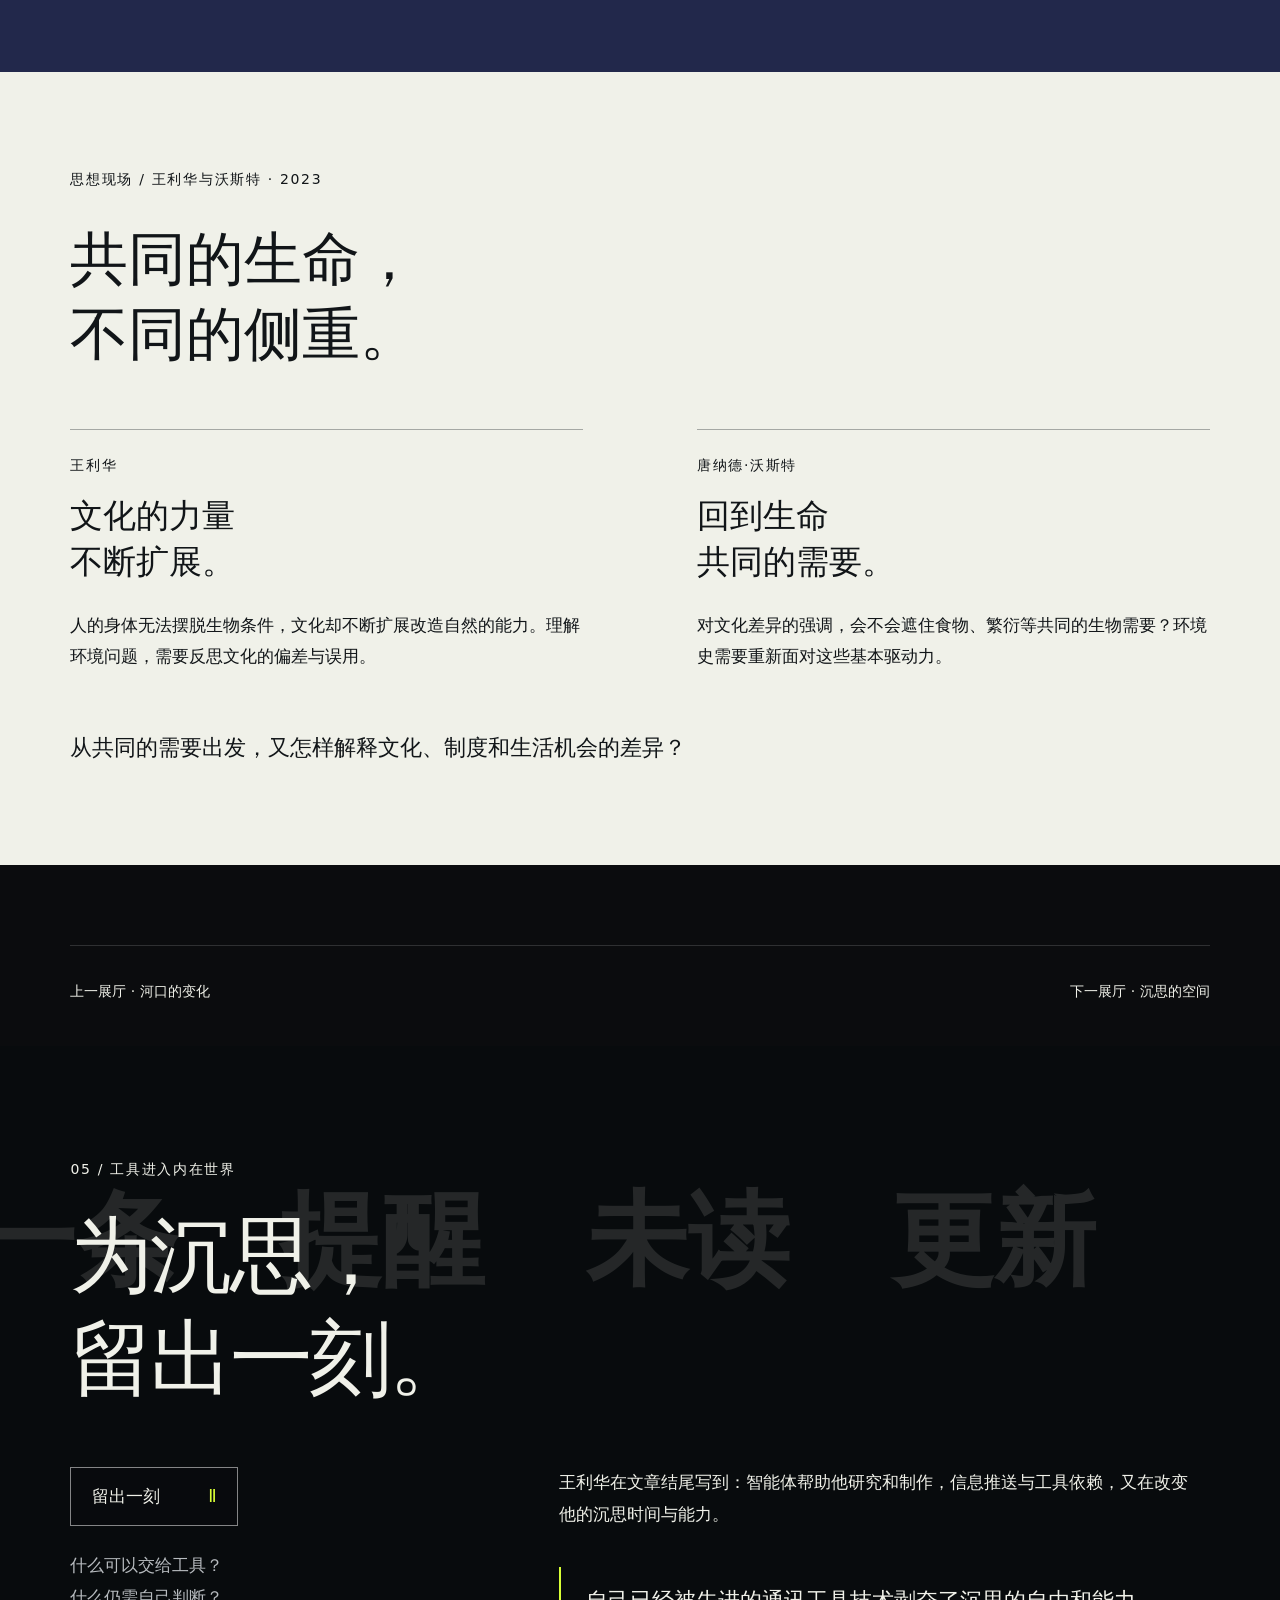
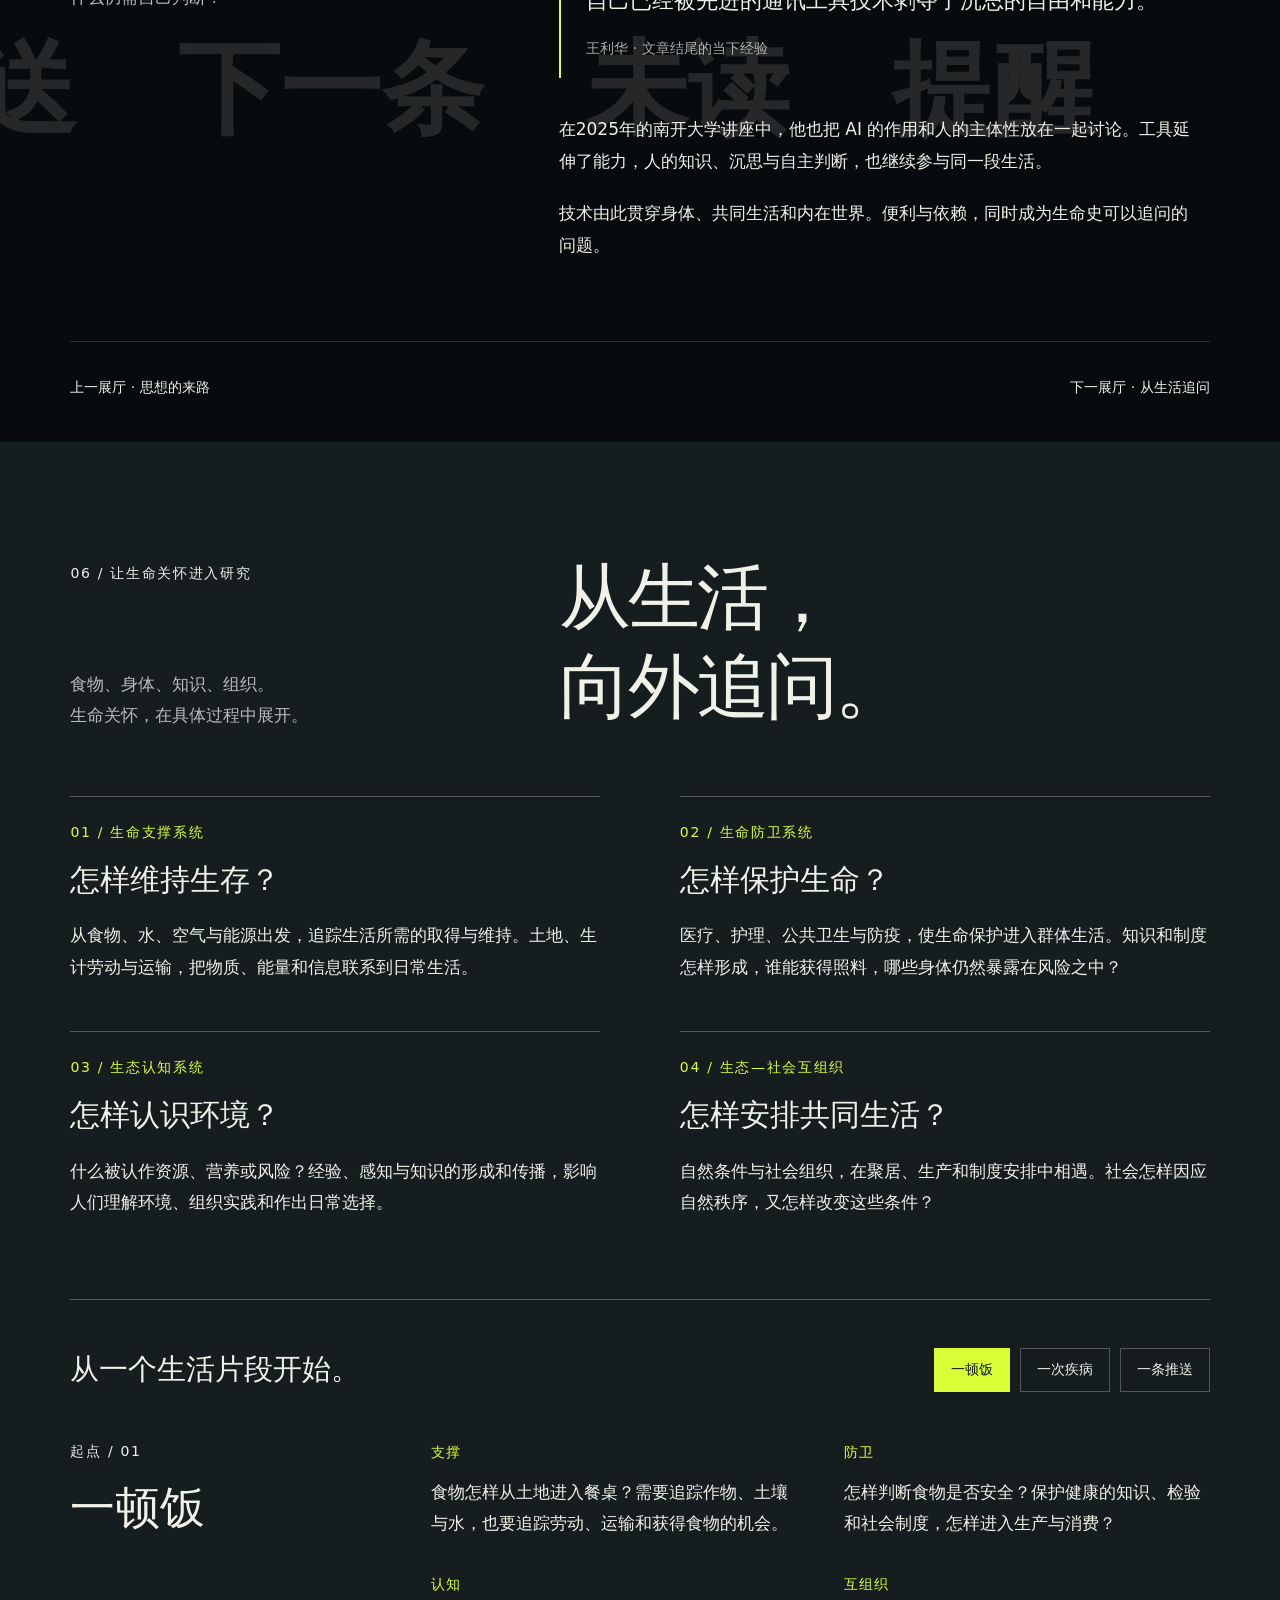
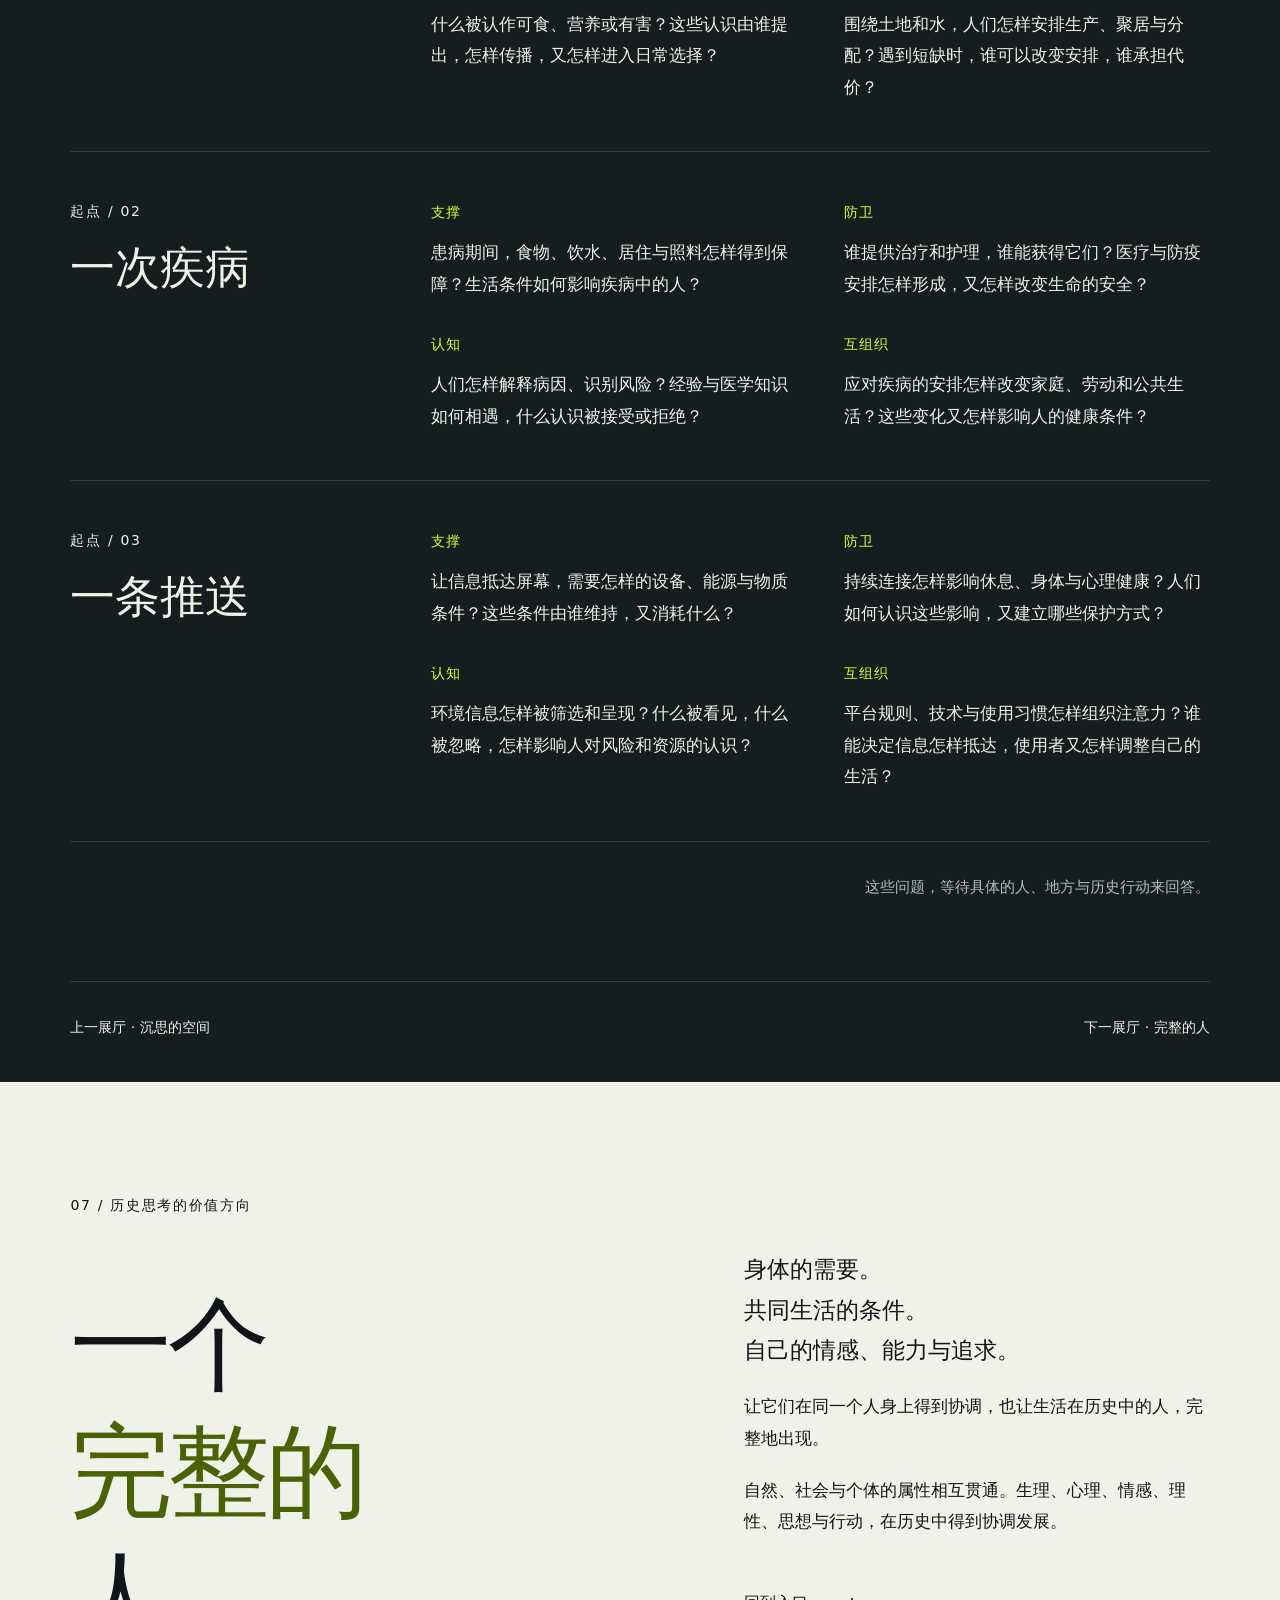
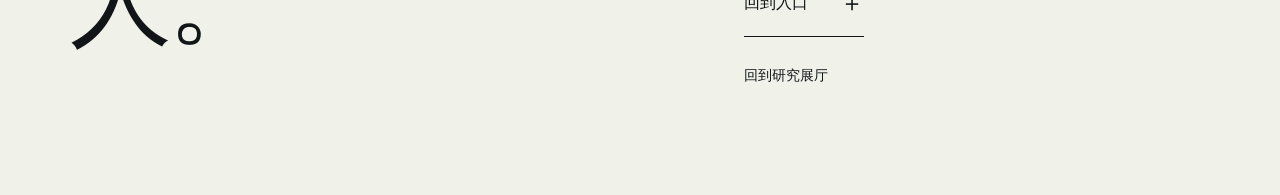
==== commit 4d7448f5: "Restore persistent photography and reading focus in the person exhibition" ====
--- a/index.html
+++ b/index.html
@@ -7,8 +7,8 @@
   <meta name="description" content="从地球到身体，从劳动到技术，进入王利华以生命为中心的历史思考。">
   <title>生命之间 · 王利华思想展览</title>
   <link rel="icon" type="image/svg+xml" href="data:image/svg+xml,%3Csvg xmlns='http://www.w3.org/2000/svg' viewBox='0 0 40 40'%3E%3Crect width='40' height='40' fill='%230b0c0e'/%3E%3Ccircle cx='20' cy='20' r='12' fill='none' stroke='%23d8ff36' stroke-width='2'/%3E%3C/svg%3E">
-  <link rel="stylesheet" href="museum.css?v=4">
-  <script src="museum.js?v=4" defer></script>
+  <link rel="stylesheet" href="museum.css?v=4.1">
+  <script src="museum.js?v=4.1" defer></script>
 </head>
 <body>
 <a class="skip" href="#threshold">进入展览正文</a>
--- a/museum.css
+++ b/museum.css
@@ -15,4 +15,29 @@
 @media(max-width:600px){:root{--header:4rem;--gutter:1.25rem}body{font-size:1rem;line-height:1.9}.masthead-inner{gap:.25rem .7rem;flex-wrap:wrap;align-content:center}.brand{font-size:.9375rem;letter-spacing:.06em;gap:.3rem}.brand>span{font-size:1.5rem}.chapter-menu summary{font-size:.875rem;gap:.6rem}.chapter-menu nav{position:fixed;right:var(--gutter);top:calc(var(--header) + .5rem);width:calc(100% - 2 * var(--gutter));max-width:32rem;padding:.5rem 1rem}.entrance{min-height:100svh;padding-top:calc(var(--header) + 3rem);padding-bottom:2rem}.earthrise{object-position:62% center}.hero-content .eyebrow{font-size:.75rem;letter-spacing:.1em}.hero-content h1{font-size:min(5.6rem,20vw);line-height:1.2}.hero-sub{font-size:.9375rem;letter-spacing:.06em;margin-top:1.5rem}.hero-link{font-size:.9375rem;margin-top:1.3rem}.hero-bottom{flex-direction:column;align-items:start;gap:1.2rem;margin-top:4rem}.hero-bottom p{font-size:.875rem}.hero-bottom .image-credit{text-align:left;max-width:none}.threshold{padding:4rem 0}.display{font-size:clamp(2rem,7.6vw,3.2rem);line-height:1.35;letter-spacing:-.025em}.threshold .display{font-size:clamp(2.8rem,10vw,4rem);margin-top:1.2rem}.prose .lead{font-size:1.3rem}.prose blockquote{margin:2rem 0;padding-left:1rem}.prose blockquote p{font-size:1.25rem}.chapter{padding:4rem 0 1.5rem}.chapter-heading{margin-bottom:2.5rem;gap:1rem}.eyebrow{font-size:.875rem;letter-spacing:.07em}.chapter-footer{margin-top:3rem;gap:1.5rem;padding-top:1rem;font-size:.875rem;align-items:start}.chapter-footer a{max-width:48%;line-height:1.8}.person-layout{gap:1rem}.story{padding:2rem 0}.story h3{font-size:1.75rem;line-height:1.45;margin-top:.9rem}.story .question{margin-top:1.4rem}.person-visual .section-links{justify-content:start}.section-links{gap:.5rem}.section-links a{padding:.45rem .8rem}.time-orbits{width:90%;margin:1.5rem auto 2rem}.time-layout{gap:2rem}.time-bridge,.delta-bridge{font-size:1.35rem;margin-top:2.5rem}.delta-layout{gap:1rem}.compare-dates{top:.6rem;left:.6rem;right:.6rem}.compare-dates span{font-size:.75rem;padding:.15rem .3rem}.compare-control{grid-template-columns:minmax(0,1fr);gap:.5rem;margin-top:1rem}.compare-buttons{gap:.5rem}.compare-dates{gap:2rem}.delta-visual>.image-credit{font-size:.75rem;line-height:1.7}.image-note{margin-top:.7rem}.delta-visual .section-links{margin-top:1rem}.ideas-links{margin-bottom:2rem}.idea-essay{padding:3rem 0}.idea-sign>span{font-size:4.3rem;line-height:1.25;margin-top:1rem}.idea-copy h3{font-size:1.85rem;margin-bottom:1.5rem}.idea-layout{gap:1.6rem}.conversation{padding:4rem 0}.conversation h3{font-size:2.3rem;margin:1.5rem 0 2.5rem}.voices{grid-template-columns:1fr;gap:2.5rem}.voices h4{font-size:1.75rem}.conversation-end{font-size:1.2rem;margin-top:2.5rem}.attention-content>.display{font-size:clamp(2.5rem,10vw,4rem);margin:1.3rem 0 2rem}.attention-layout{gap:2.5rem}.quiet-button{width:100%;max-width:23rem}.quiet-response{margin-top:1rem}.systems-grid{grid-template-columns:1fr;gap:2rem}.systems-grid h3{font-size:1.7rem}.case-intro{margin-top:3rem;padding-top:2rem;gap:1.5rem}.case-intro h3{font-size:1.6rem}.research-case{padding:2.5rem 0;gap:1.5rem}.research-case header{display:block}.research-case h4{margin-top:.6rem}.case-questions{grid-template-columns:1fr;gap:1.5rem}.case-questions p>span{margin-bottom:.3rem}.practice-note{text-align:left}.whole{padding-bottom:6rem}.whole-layout{grid-template-columns:1fr;gap:2rem}.whole-layout>.eyebrow{grid-column:1}.whole .display{font-size:min(5.4rem,18vw);line-height:1.24}.whole-copy{max-width:30rem}.whole-copy .lead{font-size:1.2rem}.back-top{right:1rem;font-size:.875rem;padding:.6rem 1rem}}
 @media(max-height:700px){.person-visual,.time-figure{position:relative;top:auto}.entrance{padding-top:calc(var(--header) + 2rem)}.hero-content h1{font-size:min(8rem,15vw)}.hero-bottom{margin-top:3rem}.person-photo{min-height:0;height:auto;aspect-ratio:4/5}.chapter-menu nav{max-height:calc(100svh - var(--header) - 1.5rem)}}
 @media(prefers-reduced-motion:reduce){:root{scroll-behavior:auto}.person-photo img,.back-top,.attention-stream,.section-links a{transition:none}.attention-stream span{animation:none}}
+/* 这一节的照片陪伴四段正文；窄屏只停留照片，为文字留下阅读空间。 */
+.person-visual{position:sticky;top:calc(var(--header) + 1rem)}
+.person-photo{width:100%;aspect-ratio:auto;height:min(68svh,43rem,calc(100svh - var(--header) - 7rem));min-height:0}
+.person-photo img{object-fit:cover;object-position:var(--focus-x,50%) var(--focus-y,50%);transition:transform .9s ease,transform-origin .9s ease,object-position .9s ease}
+.person-photo .image-credit{font-size:min(.75rem,14px)}
+.person-stories>.story{scroll-margin-top:calc(var(--person-sticky-space,0px) + .75rem)}
+@media(max-width:900px){
+  .person-layout{display:block;--person-sticky-space:min(34svh,21rem)}
+  .person-visual{display:contents}
+  .person-photo{position:sticky;top:var(--header);z-index:6;width:100%;height:min(34svh,21rem);aspect-ratio:auto;max-width:none;margin:0 auto;box-shadow:0 1rem 1.5rem #0e1011}
+  .person-photo img{object-fit:cover;object-position:var(--focus-x,50%) var(--focus-y,50%);transform:scale(var(--zoom,1))!important;transition:transform .9s ease,transform-origin .9s ease,object-position .9s ease}
+  .person-visual .section-links{margin:1rem 0 1.5rem}
+}
+@media(max-height:499px) and (max-width:900px){
+  .person-layout{--person-sticky-space:28svh}
+  .person-photo{height:28svh;min-height:0}
+}
+@media(min-width:601px) and (max-width:900px){
+  .person-layout{display:grid;grid-template-columns:.9fr 1.1fr;gap:5%;--person-sticky-space:0px}
+  .person-visual{display:block;position:sticky;top:calc(var(--header) + .5rem)}
+  .person-photo{position:relative;top:auto;height:min(65svh,43rem,calc(100svh - var(--header) - 10rem));box-shadow:none}
+  .person-visual .section-links{margin:1rem 0 0;gap:.5rem}
+  .person-visual .section-links a{padding:.45rem .65rem}
+}
+@media(prefers-reduced-motion:reduce){.person-photo img{transition:none}}
 @media(hover:hover){.chapter-menu nav a:hover{color:var(--lime)}.quiet-button:hover{border-color:var(--lime)}.back-top:hover{background:var(--lime);color:var(--ink)}}
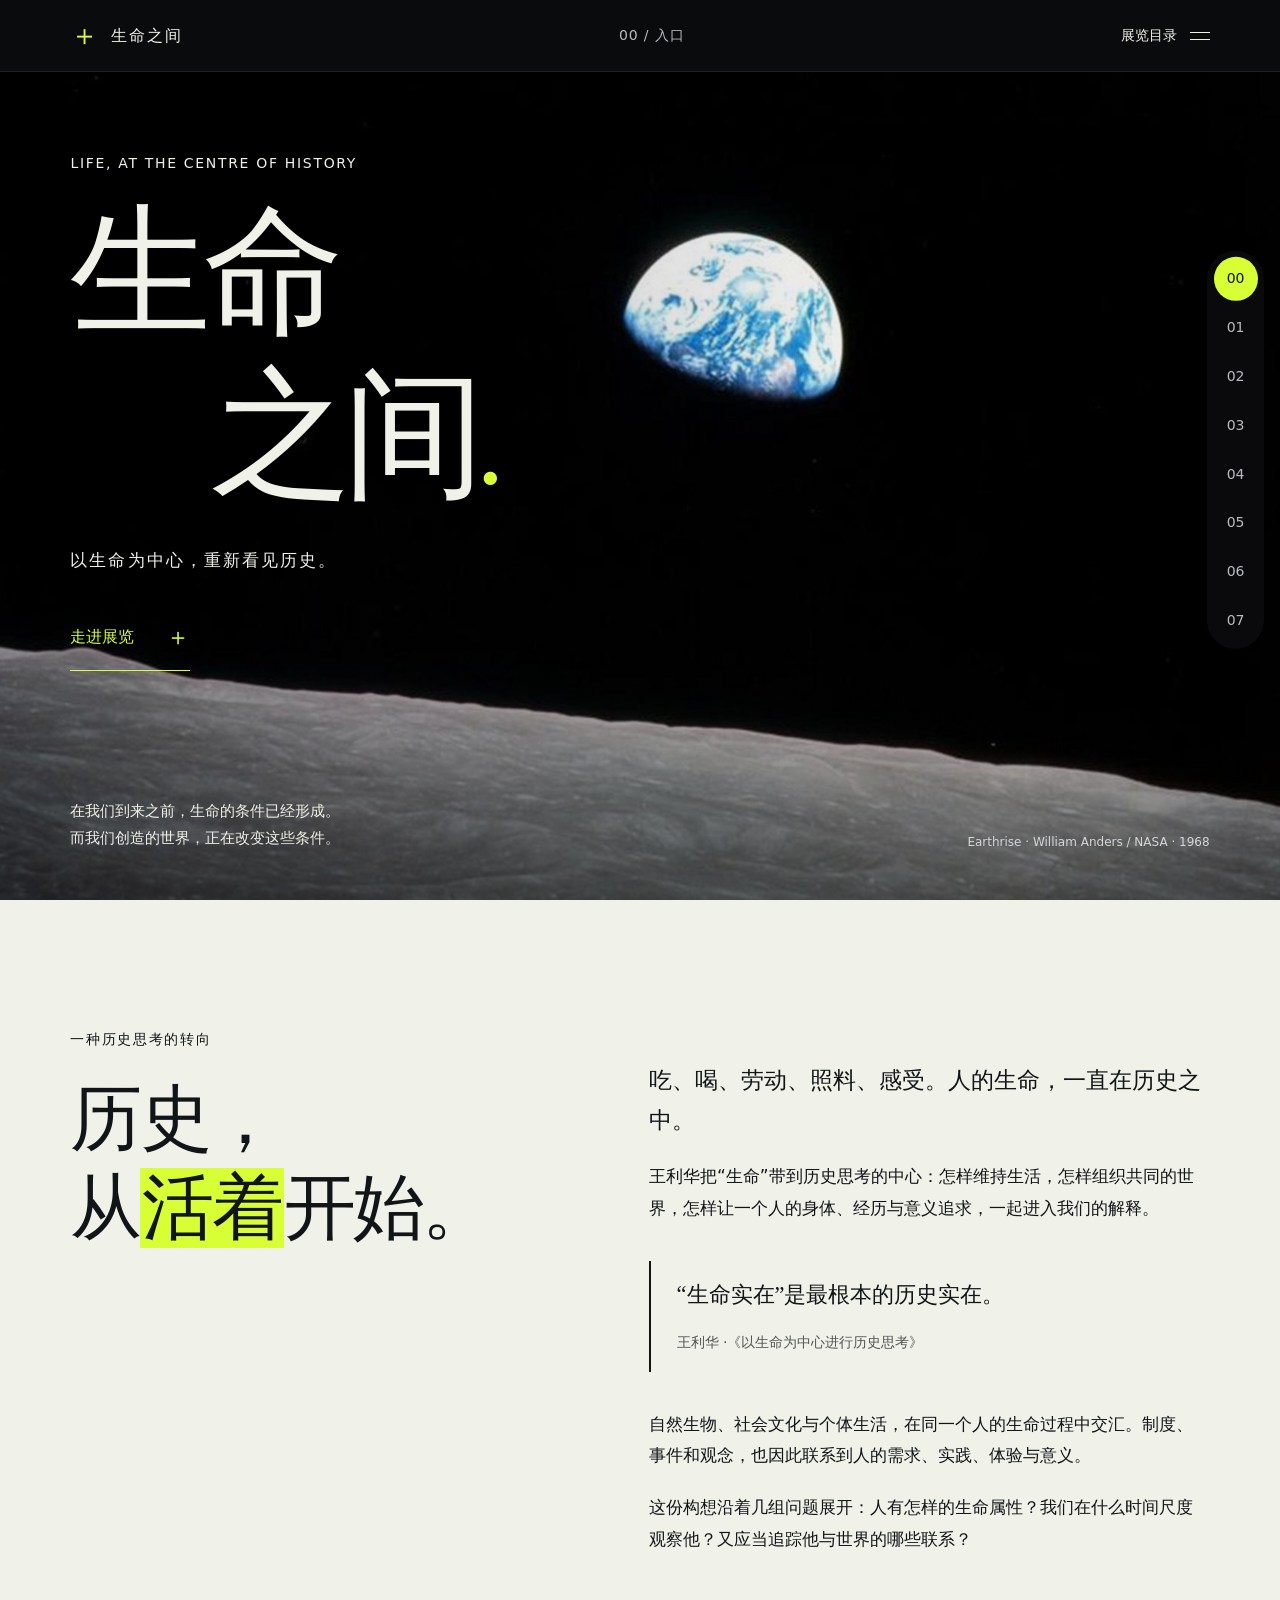
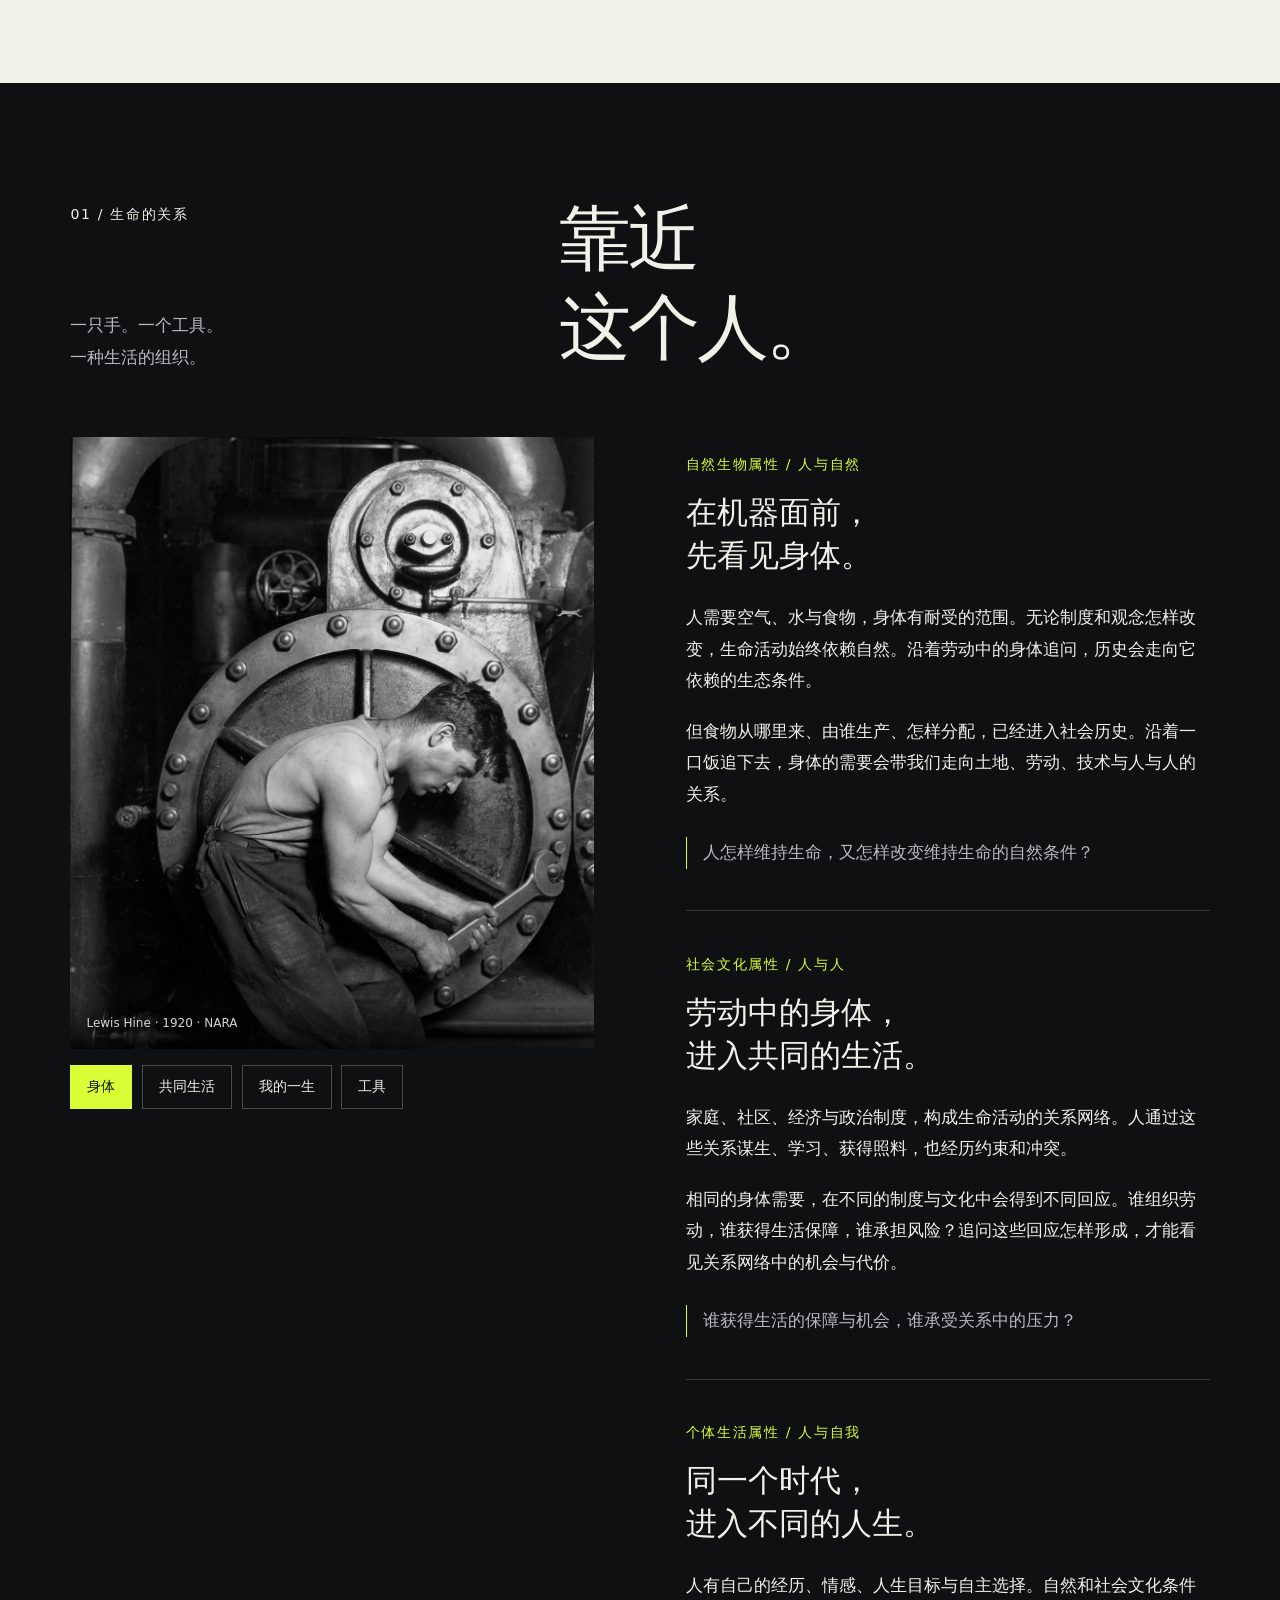
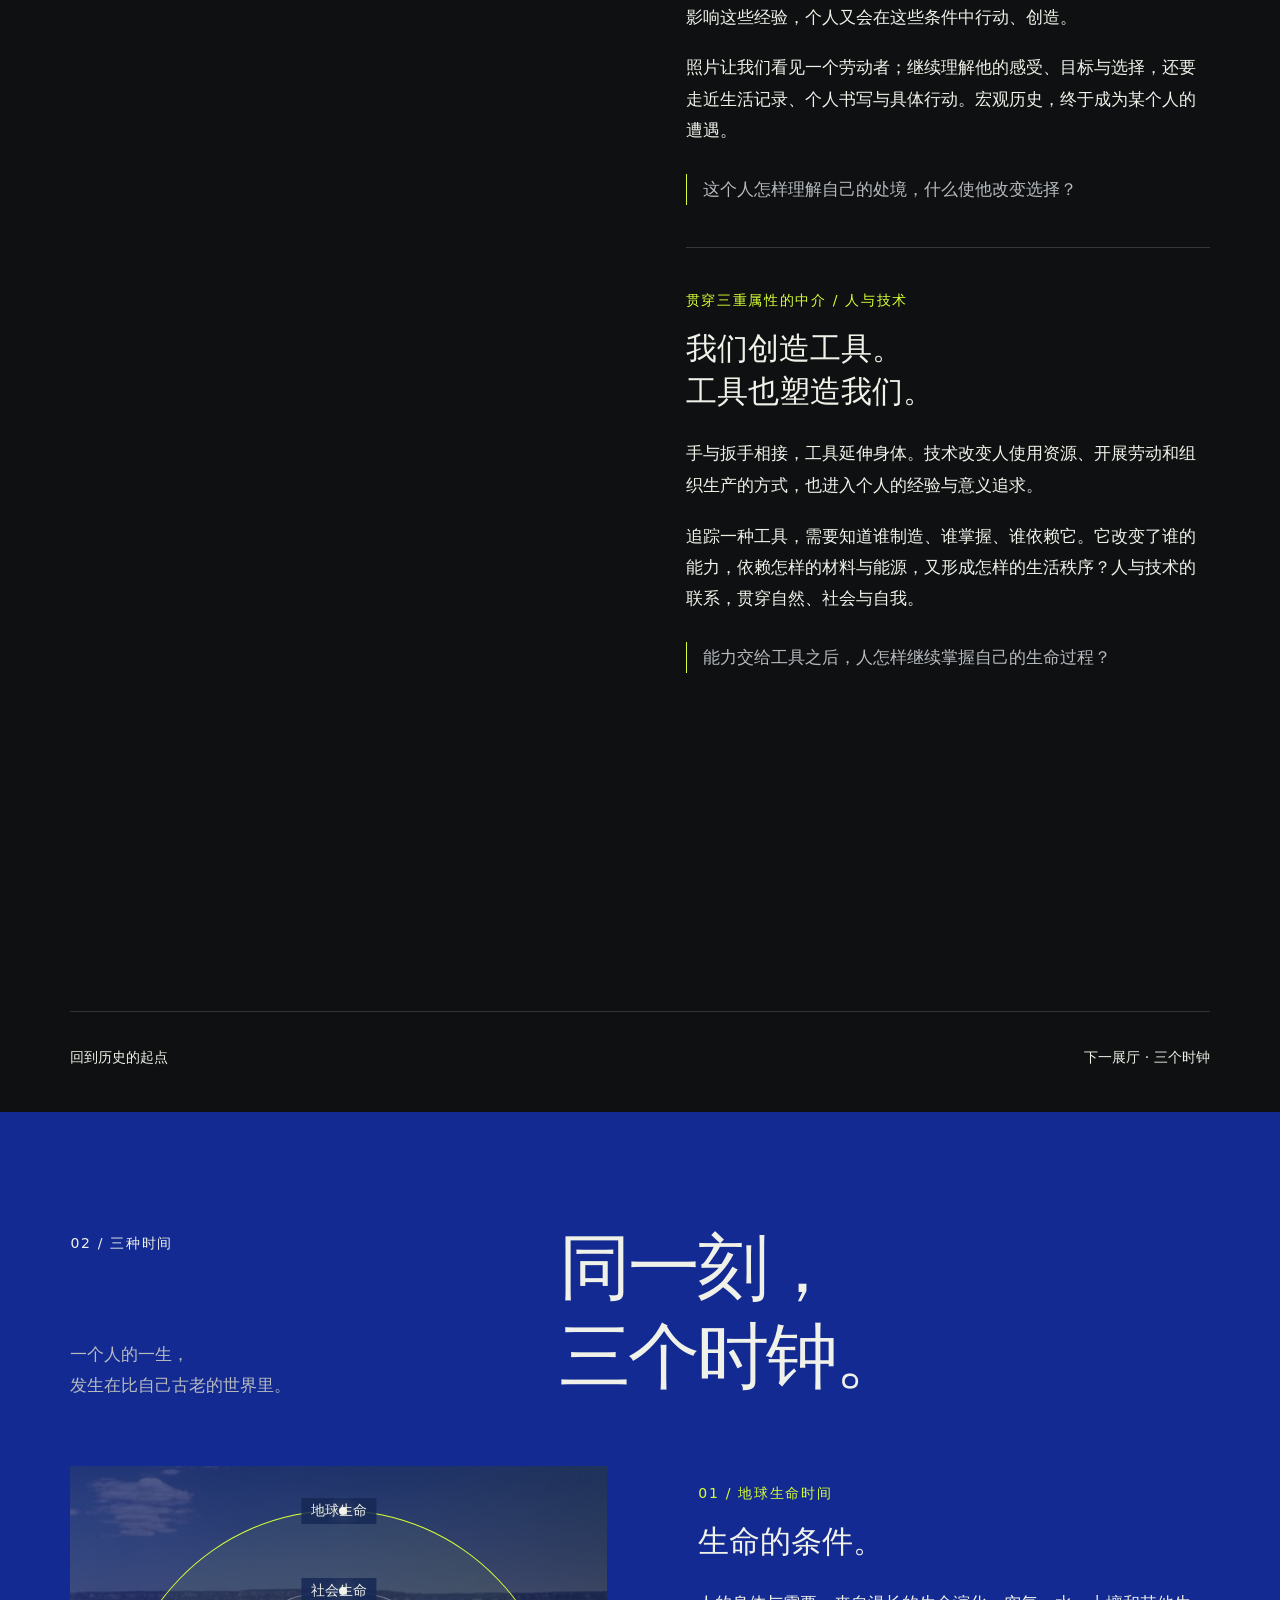
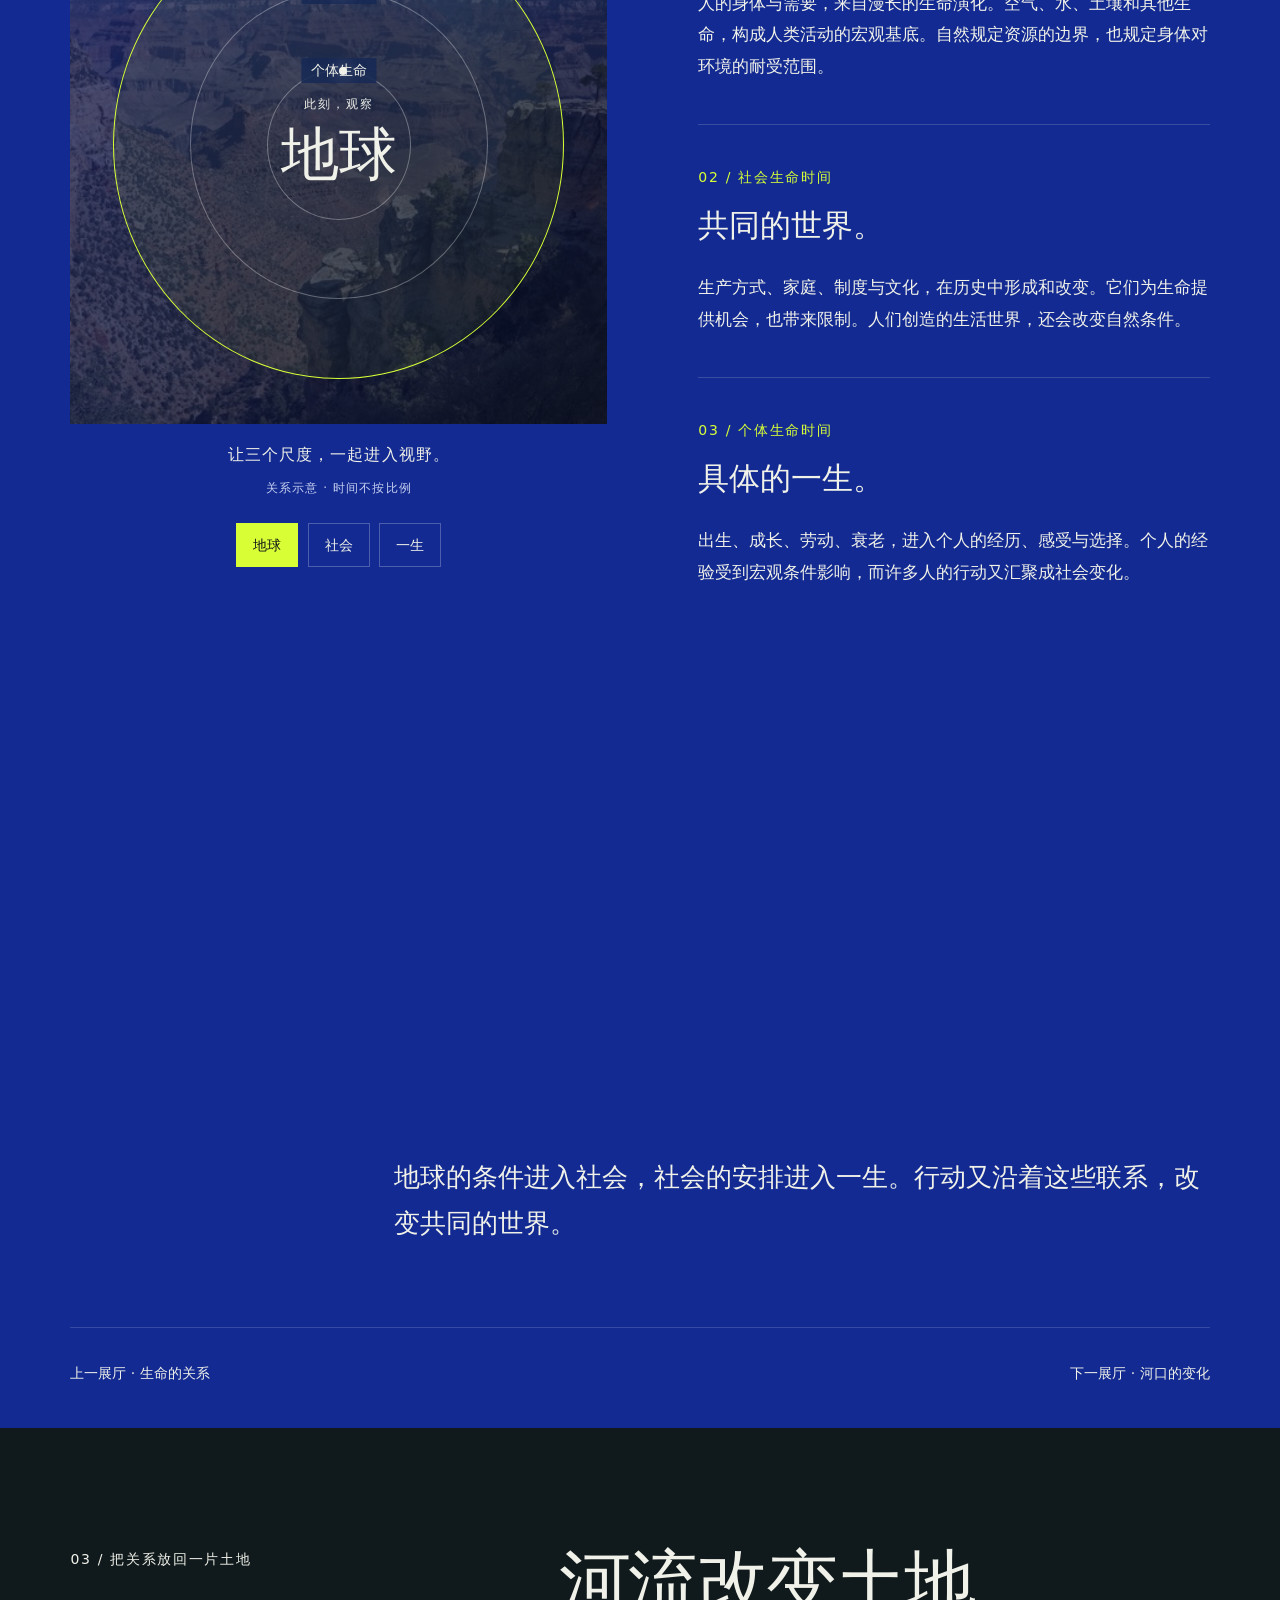
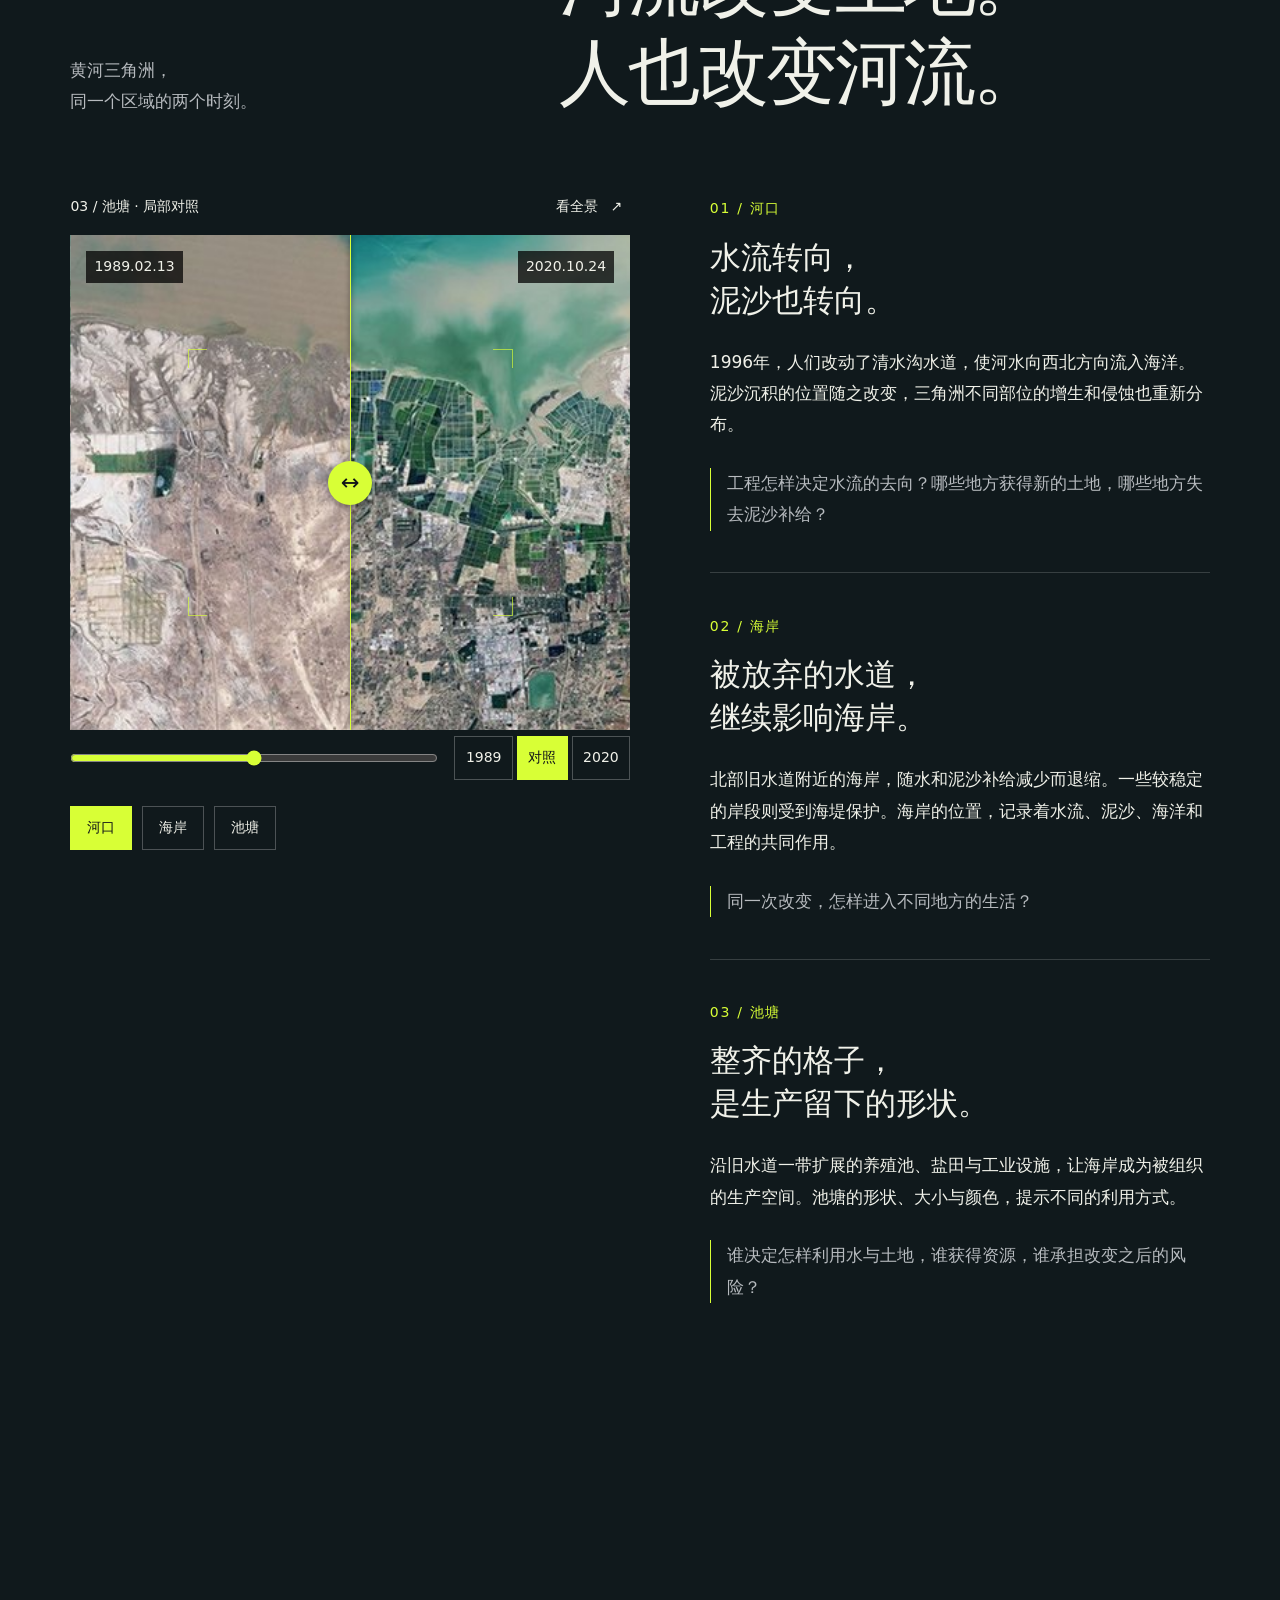
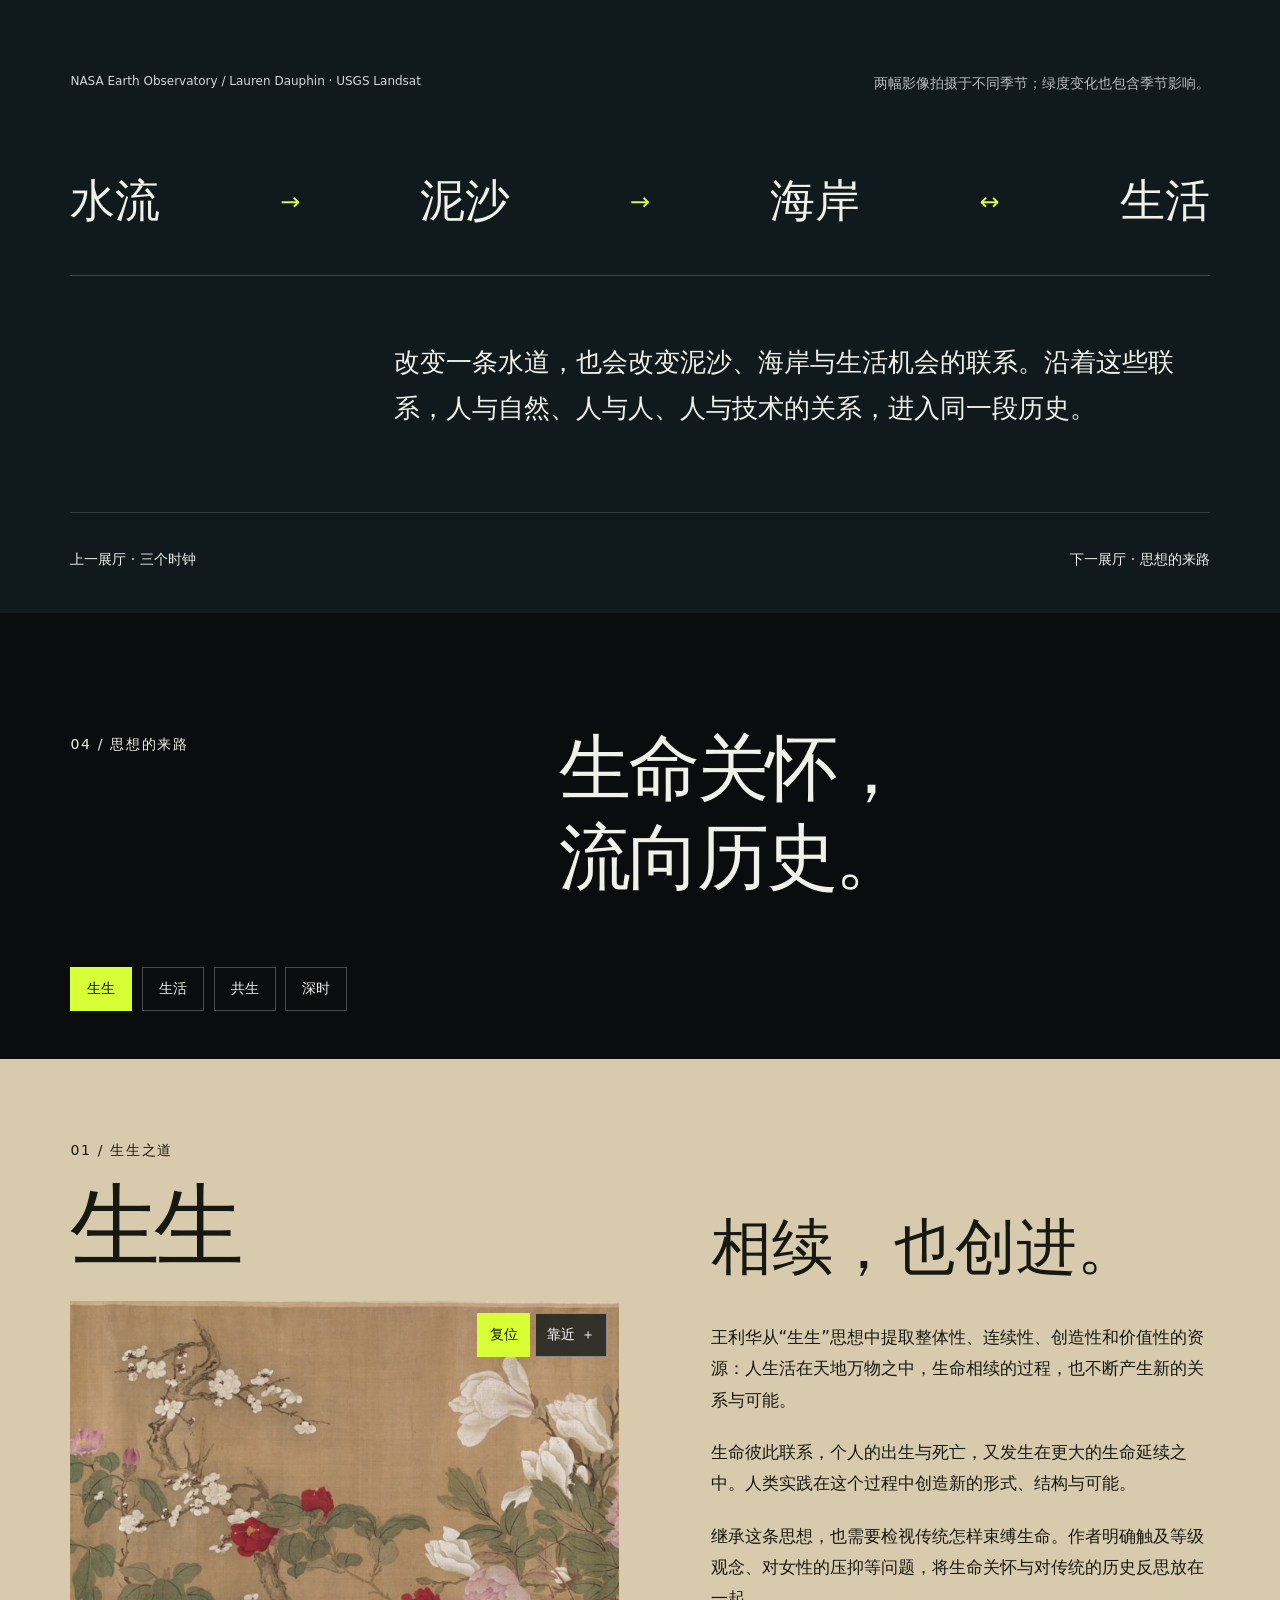
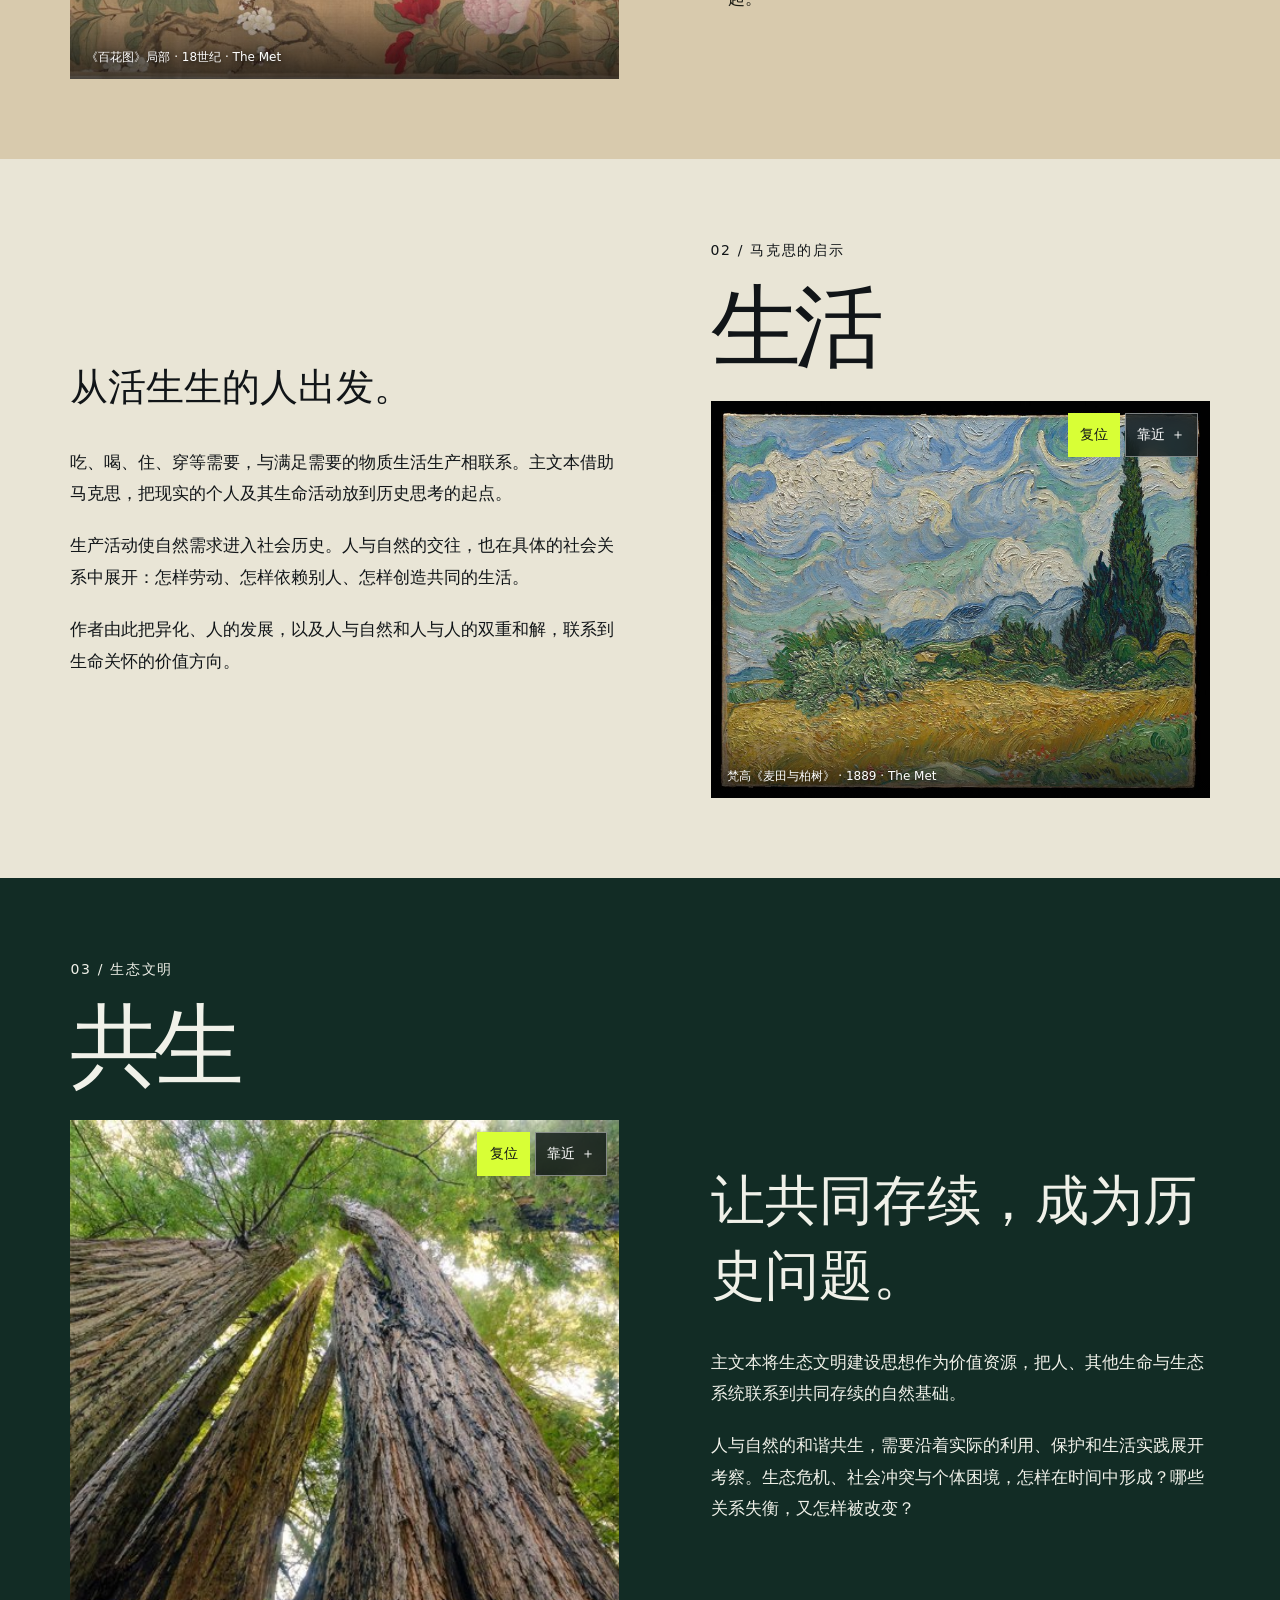
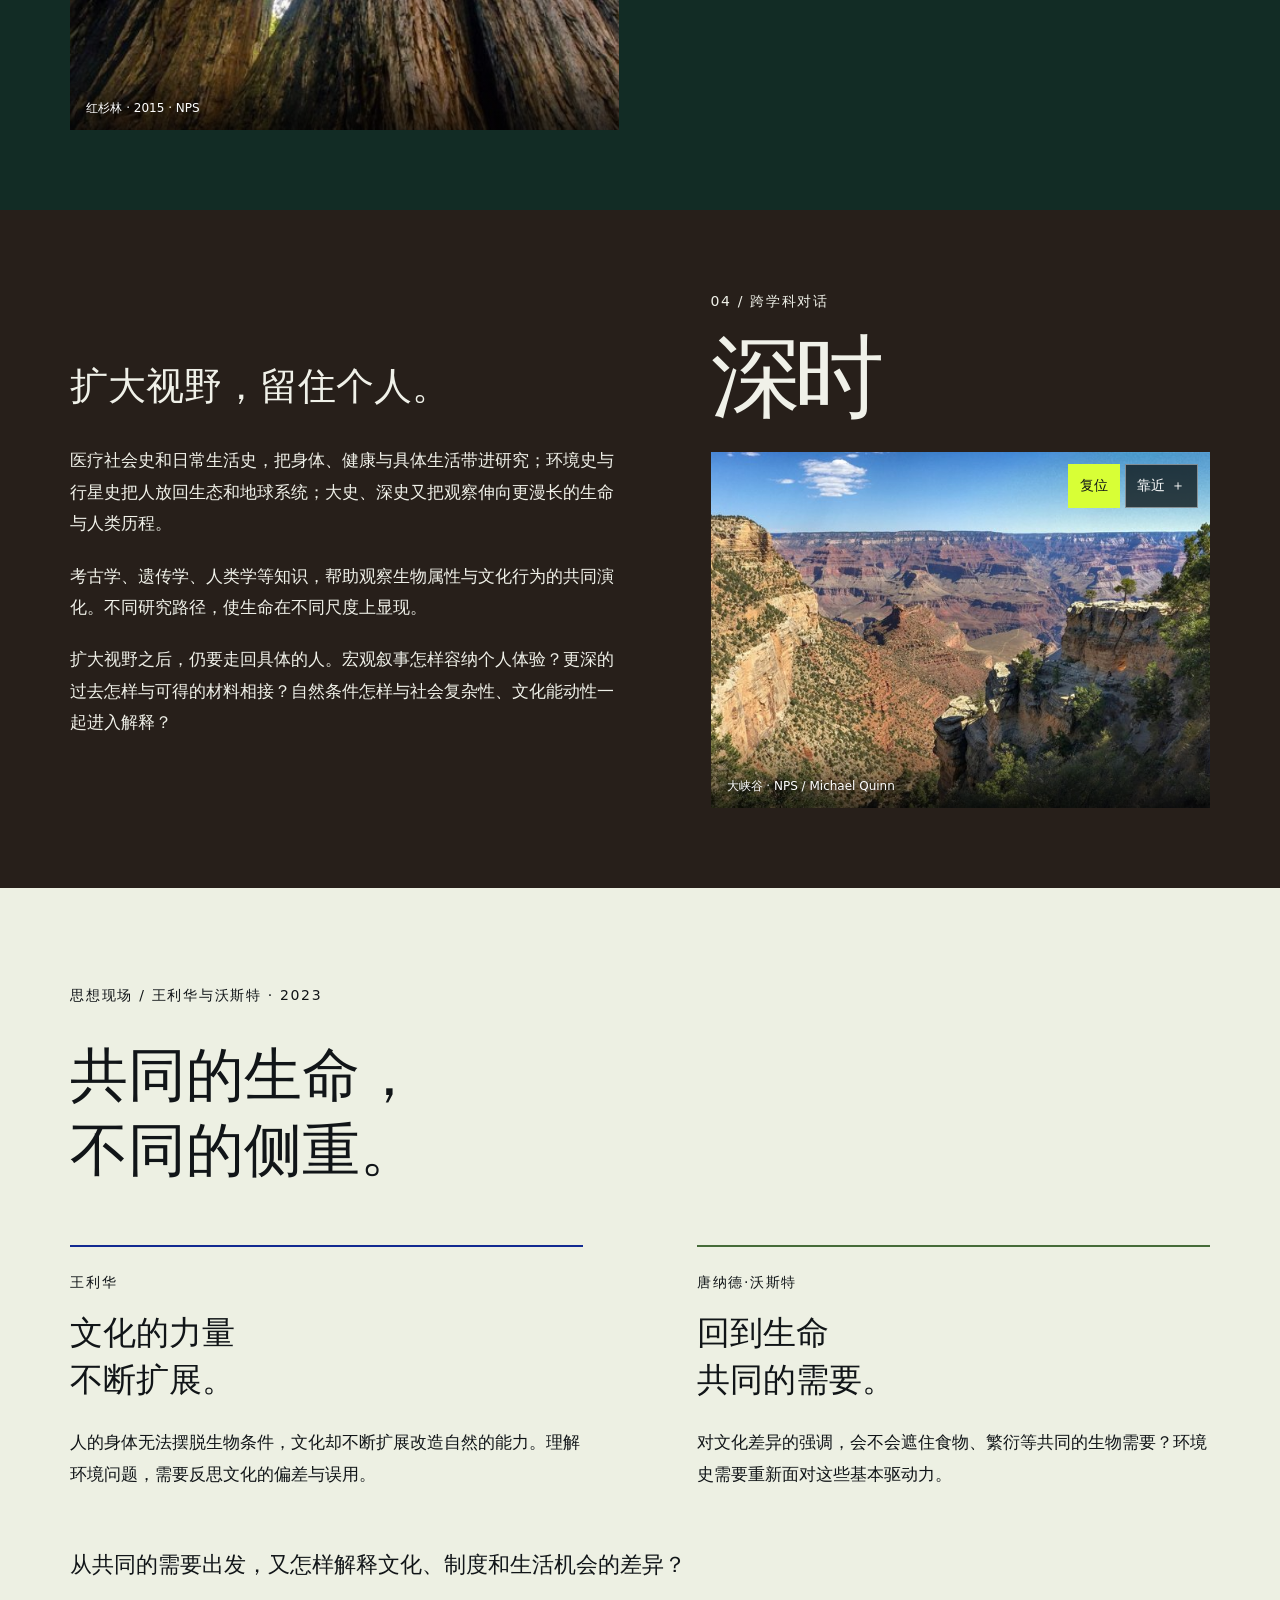
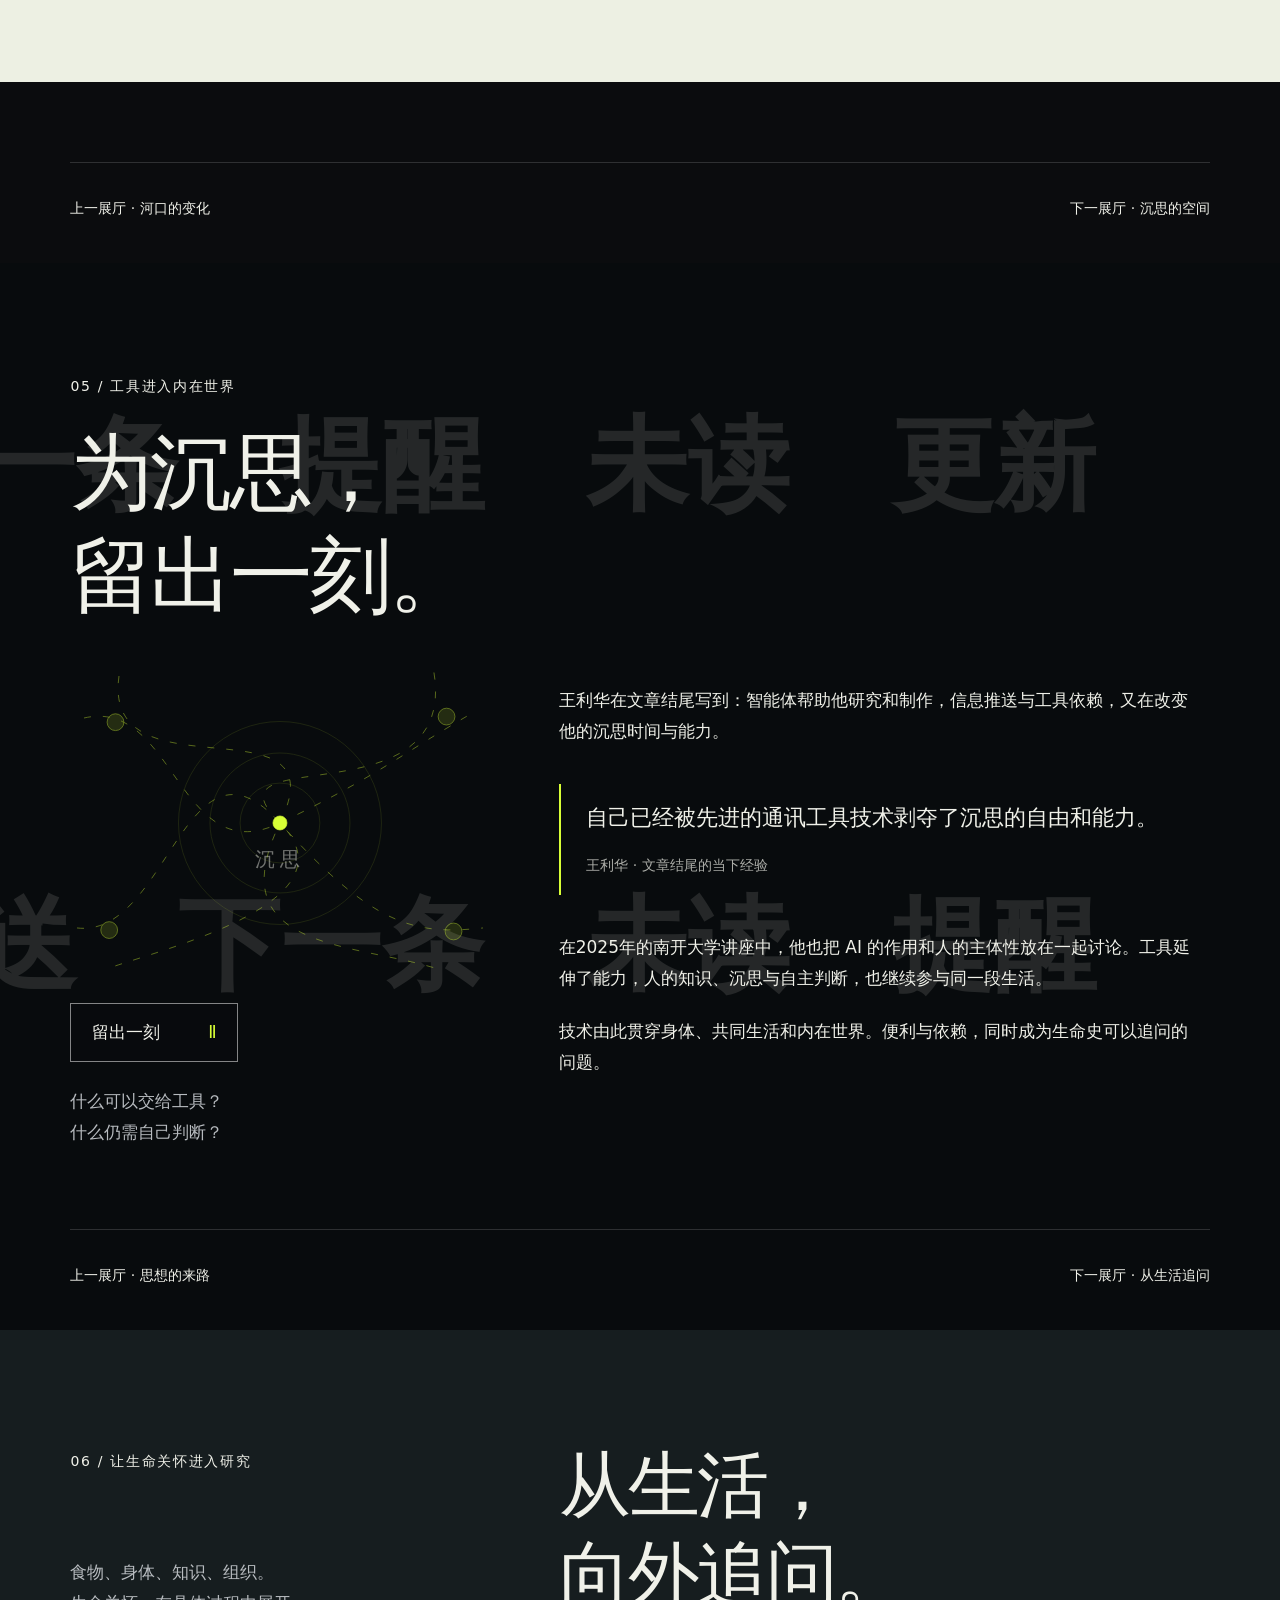
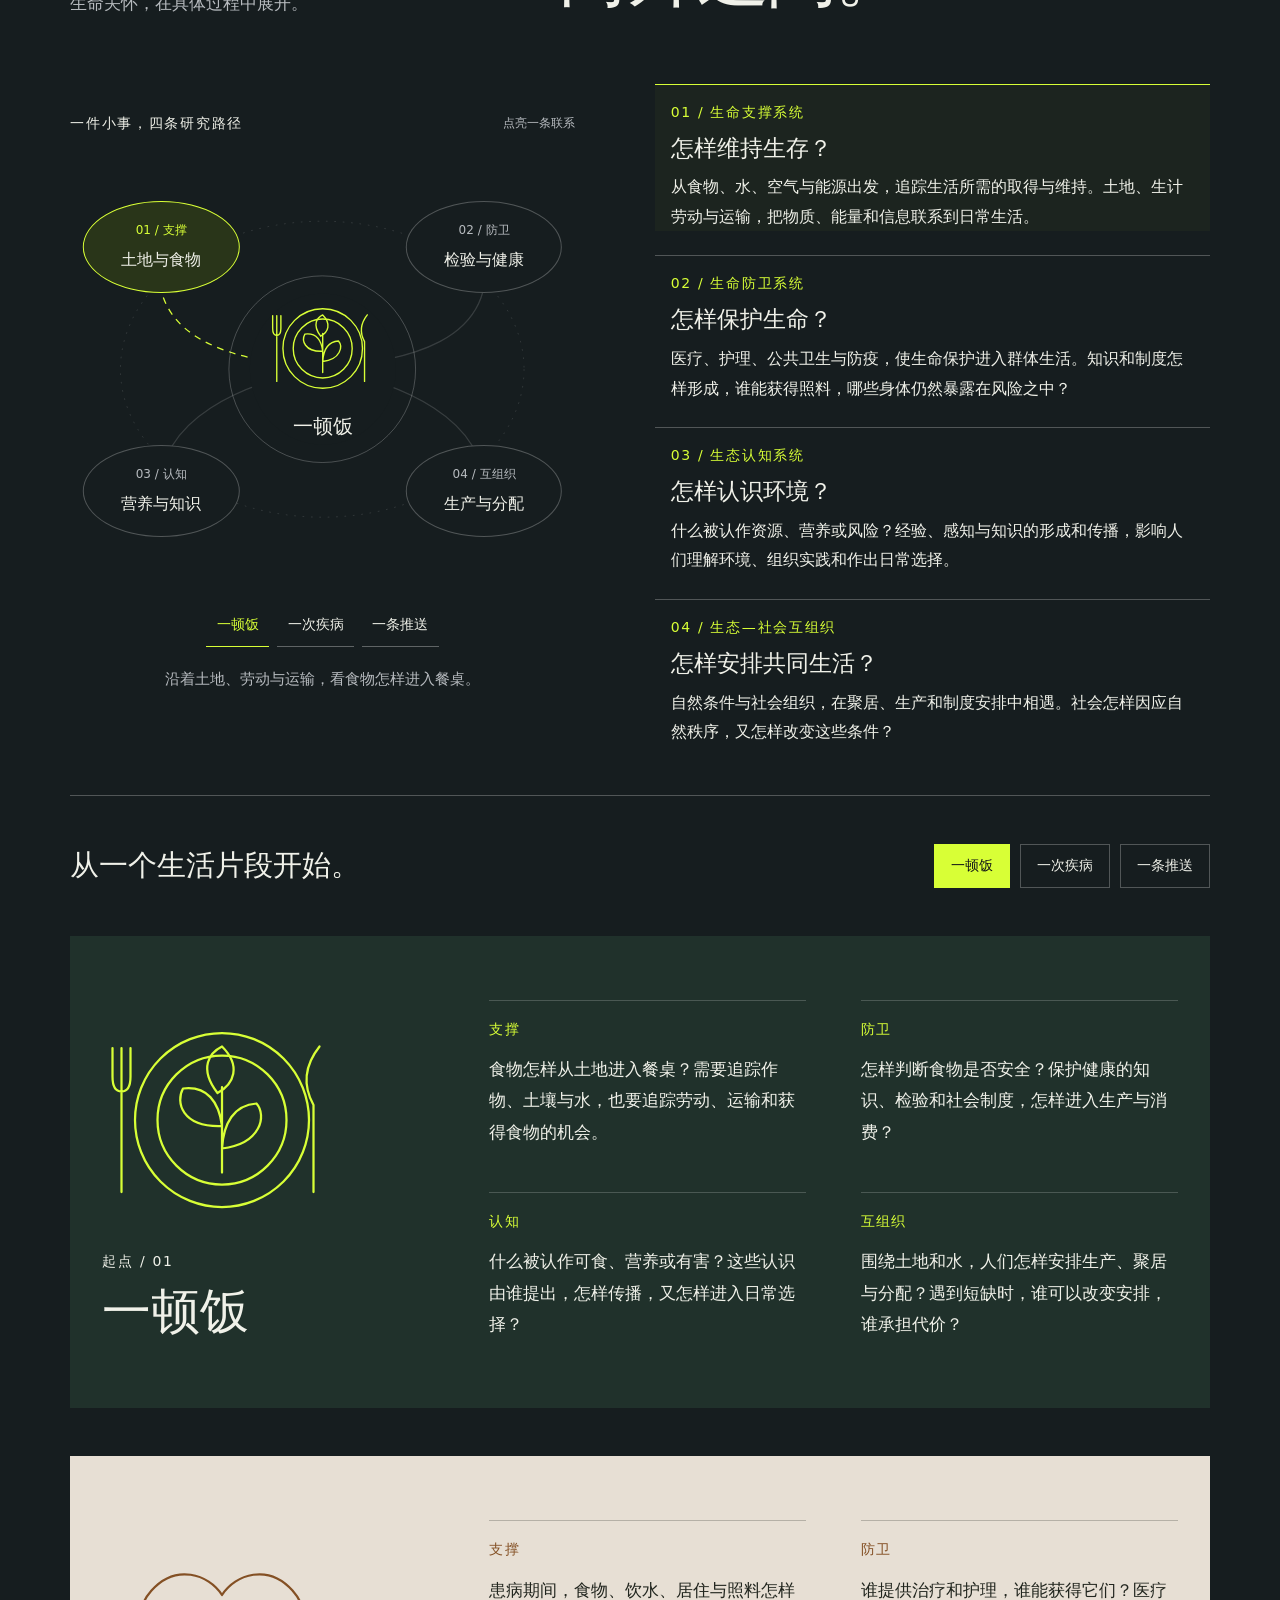
==== commit b80c382f: "Build visual galleries and persistent river observation for exhibition v5" ====
--- a/index.html
+++ b/index.html
@@ -7,11 +7,18 @@
   <meta name="description" content="从地球到身体，从劳动到技术，进入王利华以生命为中心的历史思考。">
   <title>生命之间 · 王利华思想展览</title>
   <link rel="icon" type="image/svg+xml" href="data:image/svg+xml,%3Csvg xmlns='http://www.w3.org/2000/svg' viewBox='0 0 40 40'%3E%3Crect width='40' height='40' fill='%230b0c0e'/%3E%3Ccircle cx='20' cy='20' r='12' fill='none' stroke='%23d8ff36' stroke-width='2'/%3E%3C/svg%3E">
-  <link rel="stylesheet" href="museum.css?v=4.1">
-  <script src="museum.js?v=4.1" defer></script>
+  <link rel="stylesheet" href="museum.css?v=5">
+  <script src="museum.js?v=5" defer></script>
 </head>
 <body>
 <a class="skip" href="#threshold">进入展览正文</a>
+<svg class="icon-definitions" xmlns="http://www.w3.org/2000/svg" aria-hidden="true"><defs>
+<symbol id="icon-food" viewBox="0 0 160 160"><circle cx="80" cy="80" r="58"/><circle cx="80" cy="80" r="43"/><path d="M80 115V58M80 84C53 85 49 68 54 59C70 57 78 68 80 84ZM80 99C106 96 110 77 103 69C88 70 81 82 80 99ZM77 62C64 45 72 35 80 31C93 44 88 56 77 62"/><path d="M13 32V73M7 32V51Q7 61 13 61Q19 61 19 51V32M13 73V128M145 31Q130 50 141 70V128"/></symbol>
+<symbol id="icon-defense" viewBox="0 0 160 160"><path d="M80 137C26 104 14 68 33 47C49 29 71 36 80 50C89 36 111 29 127 47C146 68 134 104 80 137Z"/><path d="M67 65H93V78H106V103H93V116H67V103H54V78H67Z"/></symbol>
+<symbol id="icon-knowledge" viewBox="0 0 160 160"><path d="M80 122V47C58 31 34 33 14 42V119C36 110 58 109 80 122ZM80 122V47C102 31 126 33 146 42V119C124 110 102 109 80 122Z"/><path d="M30 60L62 63M30 79L62 82M30 98L62 101M98 63L130 60M98 82L130 79M98 101L130 98"/></symbol>
+<symbol id="icon-order" viewBox="0 0 160 160"><circle cx="80" cy="39" r="16"/><circle cx="30" cy="93" r="14"/><circle cx="130" cy="93" r="14"/><path d="M55 76Q80 54 105 76M10 136Q30 107 50 136M110 136Q130 107 150 136M58 35C29 40 17 55 17 73M102 35C131 40 143 55 143 73M59 138H101"/></symbol>
+<symbol id="icon-message" viewBox="0 0 160 160"><rect x="46" y="16" width="69" height="129" rx="11"/><path d="M66 28H95M70 133H90M62 54H100M62 70H96M62 87H89M18 52C3 67 3 93 18 108M30 64C22 75 22 86 30 96M137 52C154 67 154 93 137 108M126 64C134 75 134 86 126 96"/></symbol>
+</defs></svg>
 <header class="masthead"><div class="masthead-inner">
   <a class="brand" href="#entrance"><span aria-hidden="true">＋</span>生命之间</a>
   <span class="header-place" id="current-room">王利华 · 历史思考</span>
@@ -50,7 +57,7 @@
 <section class="time chapter" id="time" data-label="三种时间" data-number="02" tabindex="-1"><div class="wrap">
   <header class="chapter-heading"><p class="eyebrow">02 / 三种时间</p><h2 class="display">同一刻，<br>三个时钟。</h2><p class="chapter-intro">一个人的一生，<br>发生在比自己古老的世界里。</p></header>
   <div class="time-layout">
-    <figure class="time-figure"><div class="time-orbits" aria-hidden="true"><div class="time-orbit orbit-earth"><span>地球生命</span></div><div class="time-orbit orbit-social"><span>社会生命</span></div><div class="time-orbit orbit-self"><span>个体生命</span></div><i class="orbit-center"></i></div><figcaption>相互嵌套，也彼此改变。<small>关系示意 · 时间不按比例</small></figcaption><nav class="section-links" aria-label="三种时间尺度"><a href="#earth-time">地球</a><a href="#social-time">社会</a><a href="#personal-time">一生</a></nav></figure>
+    <figure class="time-figure" data-clock="earth"><div class="time-stage"><img class="time-landscape" src="assets/canyon-time-1600.jpg" srcset="assets/canyon-time-800.jpg 800w, assets/canyon-time-1600.jpg 1328w" sizes="(max-width:600px) 100vw, 640px" alt="大峡谷的层叠岩壁，长久的地球过程留下不同的层次" loading="lazy"><div class="time-orbits" aria-hidden="true"><div class="time-orbit orbit-earth"><span>地球生命</span><i></i></div><div class="time-orbit orbit-social"><span>社会生命</span><i></i></div><div class="time-orbit orbit-self"><span>个体生命</span><i></i></div><div class="clock-center"><small>此刻，观察</small><strong id="clock-focus">地球</strong></div></div></div><figcaption>让三个尺度，一起进入视野。<small>关系示意 · 时间不按比例</small></figcaption><nav class="section-links" aria-label="三种时间尺度"><a href="#earth-time" data-clock="earth">地球</a><a href="#social-time" data-clock="social">社会</a><a href="#personal-time" data-clock="self">一生</a></nav></figure>
     <div class="time-stories"><article class="story" id="earth-time" tabindex="-1"><p class="eyebrow">01 / 地球生命时间</p><h3>生命的条件。</h3><p>人的身体与需要，来自漫长的生命演化。空气、水、土壤和其他生命，构成人类活动的宏观基底。自然规定资源的边界，也规定身体对环境的耐受范围。</p></article><article class="story" id="social-time" tabindex="-1"><p class="eyebrow">02 / 社会生命时间</p><h3>共同的世界。</h3><p>生产方式、家庭、制度与文化，在历史中形成和改变。它们为生命提供机会，也带来限制。人们创造的生活世界，还会改变自然条件。</p></article><article class="story" id="personal-time" tabindex="-1"><p class="eyebrow">03 / 个体生命时间</p><h3>具体的一生。</h3><p>出生、成长、劳动、衰老，进入个人的经历、感受与选择。个人的经验受到宏观条件影响，而许多人的行动又汇聚成社会变化。</p></article></div>
   </div>
   <p class="time-bridge">地球的条件进入社会，社会的安排进入一生。行动又沿着这些联系，改变共同的世界。</p>
@@ -59,39 +66,43 @@
 <section class="delta chapter" id="delta" data-label="河口的变化" data-number="03" tabindex="-1"><div class="wrap">
   <header class="chapter-heading"><p class="eyebrow">03 / 把关系放回一片土地</p><h2 class="display">河流改变土地。<br>人也改变河流。</h2><p class="chapter-intro">黄河三角洲，<br>同一个区域的两个时刻。</p></header>
   <div class="delta-layout"><div class="delta-visual">
-    <figure class="compare" id="compare"><img class="compare-base" src="assets/delta-2020-1600.jpg" srcset="assets/delta-2020-960.jpg 960w, assets/delta-2020-1600.jpg 1600w" sizes="(max-width:600px) calc(100vw - 2.5rem), 640px" alt="2020年10月24日黄河三角洲 Landsat 卫星影像" loading="lazy"><img class="compare-before" src="assets/delta-1989-1600.jpg" srcset="assets/delta-1989-960.jpg 960w, assets/delta-1989-1600.jpg 1600w" sizes="(max-width:600px) calc(100vw - 2.5rem), 640px" alt="1989年2月13日同一区域的 Landsat 卫星影像" loading="lazy"><div class="compare-dates" aria-hidden="true"><span>1989.02.13</span><span>2020.10.24</span></div><div class="compare-handle" id="compare-handle" role="slider" tabindex="0" aria-label="图像对比分界线" aria-valuemin="0" aria-valuemax="100" aria-valuenow="50" aria-orientation="horizontal"><span aria-hidden="true">↔</span></div></figure>
+    <div class="delta-station"><div class="delta-toolbar"><p id="delta-focus-label">同一区域 / 全景</p><button id="delta-overview" aria-pressed="true">看全景<span aria-hidden="true">↗</span></button></div>
+    <figure class="compare" id="compare"><div class="compare-layer compare-base"><img src="assets/delta-2020-1600.jpg" srcset="assets/delta-2020-960.jpg 960w, assets/delta-2020-1600.jpg 1600w" sizes="(max-width:600px) calc(100vw - 2.5rem), 640px" alt="2020年10月24日黄河三角洲 Landsat 卫星影像" loading="lazy"></div><div class="compare-layer compare-before"><img src="assets/delta-1989-1600.jpg" srcset="assets/delta-1989-960.jpg 960w, assets/delta-1989-1600.jpg 1600w" sizes="(max-width:600px) calc(100vw - 2.5rem), 640px" alt="1989年2月13日同一区域的 Landsat 卫星影像" loading="lazy"></div><div class="delta-viewfinder" aria-hidden="true"><i></i><i></i><i></i><i></i></div><div class="compare-dates" aria-hidden="true"><span>1989.02.13</span><span>2020.10.24</span></div><div class="compare-handle" id="compare-handle" role="slider" tabindex="0" aria-label="图像对比分界线" aria-valuemin="0" aria-valuemax="100" aria-valuenow="50" aria-orientation="horizontal"><span aria-hidden="true">↔</span></div></figure>
     <div class="compare-control"><label for="compare-range">拖动分界，比较两个时刻</label><input id="compare-range" type="range" min="0" max="100" value="50" aria-label="1989年影像显示比例"><div class="compare-buttons"><button data-compare="100" aria-pressed="false">1989</button><button data-compare="50" aria-pressed="true">对照</button><button data-compare="0" aria-pressed="false">2020</button></div></div>
-    <p class="image-credit">NASA Earth Observatory / Lauren Dauphin · USGS Landsat</p><p class="image-note">两幅影像拍摄于不同季节；绿度变化也包含季节影响。</p><nav class="section-links" aria-label="河口观察点"><a href="#river-mouth">河口</a><a href="#river-shore">海岸</a><a href="#river-ponds">池塘</a></nav>
+    </div><nav class="section-links" aria-label="河口观察点"><a href="#river-mouth" data-delta="mouth">河口</a><a href="#river-shore" data-delta="shore">海岸</a><a href="#river-ponds" data-delta="ponds">池塘</a></nav>
   </div><div class="delta-stories">
     <article class="story" id="river-mouth" tabindex="-1"><p class="eyebrow">01 / 河口</p><h3>水流转向，<br>泥沙也转向。</h3><p>1996年，人们改动了清水沟水道，使河水向西北方向流入海洋。泥沙沉积的位置随之改变，三角洲不同部位的增生和侵蚀也重新分布。</p><p class="question">工程怎样决定水流的去向？哪些地方获得新的土地，哪些地方失去泥沙补给？</p></article>
     <article class="story" id="river-shore" tabindex="-1"><p class="eyebrow">02 / 海岸</p><h3>被放弃的水道，<br>继续影响海岸。</h3><p>北部旧水道附近的海岸，随水和泥沙补给减少而退缩。一些较稳定的岸段则受到海堤保护。海岸的位置，记录着水流、泥沙、海洋和工程的共同作用。</p><p class="question">同一次改变，怎样进入不同地方的生活？</p></article>
     <article class="story" id="river-ponds" tabindex="-1"><p class="eyebrow">03 / 池塘</p><h3>整齐的格子，<br>是生产留下的形状。</h3><p>沿旧水道一带扩展的养殖池、盐田与工业设施，让海岸成为被组织的生产空间。池塘的形状、大小与颜色，提示不同的利用方式。</p><p class="question">谁决定怎样利用水与土地，谁获得资源，谁承担改变之后的风险？</p></article>
-  </div></div><p class="delta-bridge">改变一条水道，也会改变泥沙、海岸与生活机会的联系。沿着这些联系，人与自然、人与人、人与技术的关系，进入同一段历史。</p>
+  </div></div><div class="delta-caption"><p class="image-credit">NASA Earth Observatory / Lauren Dauphin · USGS Landsat</p><p class="image-note">两幅影像拍摄于不同季节；绿度变化也包含季节影响。</p></div><div class="river-sequence" aria-label="河流与生活的联系"><span>水流</span><i aria-hidden="true">→</i><span>泥沙</span><i aria-hidden="true">→</i><span>海岸</span><i aria-hidden="true">↔</i><span>生活</span></div><p class="delta-bridge">改变一条水道，也会改变泥沙、海岸与生活机会的联系。沿着这些联系，人与自然、人与人、人与技术的关系，进入同一段历史。</p>
   <nav class="chapter-footer" aria-label="河口展厅导航"><a href="#time">上一展厅 · 三个时钟</a><a href="#ideas">下一展厅 · 思想的来路</a></nav>
 </div></section>
 <section class="ideas chapter" id="ideas" data-label="思想的来路" data-number="04" tabindex="-1">
   <div class="wrap"><header class="chapter-heading"><p class="eyebrow">04 / 思想的来路</p><h2 class="display">生命关怀，<br>流向历史。</h2></header><nav class="section-links ideas-links" aria-label="思想资源"><a href="#idea-sheng">生生</a><a href="#idea-marx">生活</a><a href="#idea-ecology">共生</a><a href="#idea-history">深时</a></nav></div>
-  <article class="idea-essay sheng" id="idea-sheng" tabindex="-1"><div class="wrap idea-layout"><div class="idea-sign"><p class="eyebrow">01 / 生生之道</p><span aria-hidden="true">生生</span></div><div class="idea-copy prose"><h3>相续，也创进。</h3><p>王利华从“生生”思想中提取整体性、连续性、创造性和价值性的资源：人生活在天地万物之中，生命相续的过程，也不断产生新的关系与可能。</p><p>生命彼此联系，个人的出生与死亡，又发生在更大的生命延续之中。人类实践在这个过程中创造新的形式、结构与可能。</p><p>继承这条思想，也需要检视传统怎样束缚生命。作者明确触及等级观念、对女性的压抑等问题，将生命关怀与对传统的历史反思放在一起。</p></div></div></article>
-  <article class="idea-essay marx" id="idea-marx" tabindex="-1"><div class="wrap idea-layout"><div class="idea-sign"><p class="eyebrow">02 / 马克思的启示</p><span aria-hidden="true">生活</span></div><div class="idea-copy prose"><h3>从活生生的人出发。</h3><p>吃、喝、住、穿等需要，与满足需要的物质生活生产相联系。主文本借助马克思，把现实的个人及其生命活动放到历史思考的起点。</p><p>生产活动使自然需求进入社会历史。人与自然的交往，也在具体的社会关系中展开：怎样劳动、怎样依赖别人、怎样创造共同的生活。</p><p>作者由此把异化、人的发展，以及人与自然和人与人的双重和解，联系到生命关怀的价值方向。</p></div></div></article>
-  <article class="idea-essay ecology" id="idea-ecology" tabindex="-1"><div class="wrap idea-layout"><div class="idea-sign"><p class="eyebrow">03 / 生态文明</p><span aria-hidden="true">共生</span></div><div class="idea-copy prose"><h3>让共同存续，成为历史问题。</h3><p>主文本将生态文明建设思想作为价值资源，把人、其他生命与生态系统联系到共同存续的自然基础。</p><p>人与自然的和谐共生，需要沿着实际的利用、保护和生活实践展开考察。生态危机、社会冲突与个体困境，怎样在时间中形成？哪些关系失衡，又怎样被改变？</p></div></div></article>
-  <article class="idea-essay deep-time" id="idea-history" tabindex="-1"><div class="wrap idea-layout"><div class="idea-sign"><p class="eyebrow">04 / 跨学科对话</p><span aria-hidden="true">深时</span></div><div class="idea-copy prose"><h3>扩大视野，留住个人。</h3><p>医疗社会史和日常生活史，把身体、健康与具体生活带进研究；环境史与行星史把人放回生态和地球系统；大史、深史又把观察伸向更漫长的生命与人类历程。</p><p>考古学、遗传学、人类学等知识，帮助观察生物属性与文化行为的共同演化。不同研究路径，使生命在不同尺度上显现。</p><p>扩大视野之后，仍要走回具体的人。宏观叙事怎样容纳个人体验？更深的过去怎样与可得的材料相接？自然条件怎样与社会复杂性、文化能动性一起进入解释？</p></div></div></article>
+  <article class="idea-essay sheng" id="idea-sheng" tabindex="-1"><div class="wrap idea-layout"><div class="idea-sign"><p class="eyebrow">01 / 生生之道</p><span aria-hidden="true">生生</span><figure class="idea-art" id="art-sheng"><img class="art-image" src="assets/hundred-flowers-1600.jpg" srcset="assets/hundred-flowers-800.jpg 800w, assets/hundred-flowers-1600.jpg 1600w" sizes="(max-width:600px) calc(100vw - 2.5rem), 720px" alt="梅、山茶、玉兰和牡丹交错生长的中国花卉长卷局部" loading="lazy"><figcaption>《百花图》局部 · 18世纪 · The Met</figcaption><div class="art-controls" aria-label="观察作品"><button data-art-view="whole" aria-pressed="true">复位</button><button data-art-view="detail" aria-pressed="false">靠近<span aria-hidden="true">＋</span></button></div></figure></div><div class="idea-copy prose"><h3>相续，也创进。</h3><p>王利华从“生生”思想中提取整体性、连续性、创造性和价值性的资源：人生活在天地万物之中，生命相续的过程，也不断产生新的关系与可能。</p><p>生命彼此联系，个人的出生与死亡，又发生在更大的生命延续之中。人类实践在这个过程中创造新的形式、结构与可能。</p><p>继承这条思想，也需要检视传统怎样束缚生命。作者明确触及等级观念、对女性的压抑等问题，将生命关怀与对传统的历史反思放在一起。</p></div></div></article>
+  <article class="idea-essay marx" id="idea-marx" tabindex="-1"><div class="wrap idea-layout"><div class="idea-sign"><p class="eyebrow">02 / 马克思的启示</p><span aria-hidden="true">生活</span><figure class="idea-art" id="art-marx"><img class="art-image" src="assets/wheat-field-1600.jpg" srcset="assets/wheat-field-800.jpg 800w, assets/wheat-field-1600.jpg 1200w" sizes="(max-width:600px) calc(100vw - 2.5rem), 720px" alt="梵高画中的金黄麦田、柏树和翻卷的天空" loading="lazy"><figcaption>梵高《麦田与柏树》 · 1889 · The Met</figcaption><div class="art-controls" aria-label="观察作品"><button data-art-view="whole" aria-pressed="true">复位</button><button data-art-view="detail" aria-pressed="false">靠近<span aria-hidden="true">＋</span></button></div></figure></div><div class="idea-copy prose"><h3>从活生生的人出发。</h3><p>吃、喝、住、穿等需要，与满足需要的物质生活生产相联系。主文本借助马克思，把现实的个人及其生命活动放到历史思考的起点。</p><p>生产活动使自然需求进入社会历史。人与自然的交往，也在具体的社会关系中展开：怎样劳动、怎样依赖别人、怎样创造共同的生活。</p><p>作者由此把异化、人的发展，以及人与自然和人与人的双重和解，联系到生命关怀的价值方向。</p></div></div></article>
+  <article class="idea-essay ecology" id="idea-ecology" tabindex="-1"><div class="wrap idea-layout"><div class="idea-sign"><p class="eyebrow">03 / 生态文明</p><span aria-hidden="true">共生</span><figure class="idea-art" id="art-ecology"><img class="art-image" src="assets/redwood-forest-1600.jpg" srcset="assets/redwood-forest-800.jpg 800w, assets/redwood-forest-1600.jpg 1600w" sizes="(max-width:600px) calc(100vw - 2.5rem), 720px" alt="从林下仰望红杉，树干、枝叶和天空形成共同的空间" loading="lazy"><figcaption>红杉林 · 2015 · NPS</figcaption><div class="art-controls" aria-label="观察作品"><button data-art-view="whole" aria-pressed="true">复位</button><button data-art-view="detail" aria-pressed="false">靠近<span aria-hidden="true">＋</span></button></div></figure></div><div class="idea-copy prose"><h3>让共同存续，成为历史问题。</h3><p>主文本将生态文明建设思想作为价值资源，把人、其他生命与生态系统联系到共同存续的自然基础。</p><p>人与自然的和谐共生，需要沿着实际的利用、保护和生活实践展开考察。生态危机、社会冲突与个体困境，怎样在时间中形成？哪些关系失衡，又怎样被改变？</p></div></div></article>
+  <article class="idea-essay deep-time" id="idea-history" tabindex="-1"><div class="wrap idea-layout"><div class="idea-sign"><p class="eyebrow">04 / 跨学科对话</p><span aria-hidden="true">深时</span><figure class="idea-art" id="art-history"><img class="art-image" src="assets/canyon-time-1600.jpg" srcset="assets/canyon-time-800.jpg 800w, assets/canyon-time-1600.jpg 1328w" sizes="(max-width:600px) calc(100vw - 2.5rem), 720px" alt="大峡谷层叠的岩壁与谷地，展现地球过程留下的层次" loading="lazy"><figcaption>大峡谷 · NPS / Michael Quinn</figcaption><div class="art-controls" aria-label="观察作品"><button data-art-view="whole" aria-pressed="true">复位</button><button data-art-view="detail" aria-pressed="false">靠近<span aria-hidden="true">＋</span></button></div></figure></div><div class="idea-copy prose"><h3>扩大视野，留住个人。</h3><p>医疗社会史和日常生活史，把身体、健康与具体生活带进研究；环境史与行星史把人放回生态和地球系统；大史、深史又把观察伸向更漫长的生命与人类历程。</p><p>考古学、遗传学、人类学等知识，帮助观察生物属性与文化行为的共同演化。不同研究路径，使生命在不同尺度上显现。</p><p>扩大视野之后，仍要走回具体的人。宏观叙事怎样容纳个人体验？更深的过去怎样与可得的材料相接？自然条件怎样与社会复杂性、文化能动性一起进入解释？</p></div></div></article>
   <div class="conversation light"><div class="wrap"><p class="eyebrow">思想现场 / 王利华与沃斯特 · 2023</p><h3>共同的生命，<br>不同的侧重。</h3><div class="voices"><article><p class="eyebrow">王利华</p><h4>文化的力量<br>不断扩展。</h4><p>人的身体无法摆脱生物条件，文化却不断扩展改造自然的能力。理解环境问题，需要反思文化的偏差与误用。</p></article><article><p class="eyebrow">唐纳德·沃斯特</p><h4>回到生命<br>共同的需要。</h4><p>对文化差异的强调，会不会遮住食物、繁衍等共同的生物需要？环境史需要重新面对这些基本驱动力。</p></article></div><p class="conversation-end">从共同的需要出发，又怎样解释文化、制度和生活机会的差异？</p></div></div>
   <div class="wrap"><nav class="chapter-footer" aria-label="思想展厅导航"><a href="#delta">上一展厅 · 河口的变化</a><a href="#attention">下一展厅 · 沉思的空间</a></nav></div>
 </section>
 <section class="attention chapter" id="attention" data-label="沉思的空间" data-number="05" tabindex="-1">
   <div class="attention-stream" aria-hidden="true"><span>下一条　提醒　未读　更新</span><span>推送　下一条　未读　提醒</span></div>
-  <div class="wrap attention-content"><p class="eyebrow">05 / 工具进入内在世界</p><h2 class="display">为沉思，<br>留出一刻。</h2><div class="attention-layout"><div><button class="quiet-button" id="quiet-button" aria-pressed="false">留出一刻<span aria-hidden="true">Ⅱ</span></button><p class="quiet-response" id="quiet-response" role="status">什么可以交给工具？<br>什么仍需自己判断？</p></div><div class="prose"><p>王利华在文章结尾写到：智能体帮助他研究和制作，信息推送与工具依赖，又在改变他的沉思时间与能力。</p><blockquote><p>自己已经被先进的通讯工具技术剥夺了沉思的自由和能力。</p><cite>王利华 · 文章结尾的当下经验</cite></blockquote><p>在2025年的南开大学讲座中，他也把 AI 的作用和人的主体性放在一起讨论。工具延伸了能力，人的知识、沉思与自主判断，也继续参与同一段生活。</p><p>技术由此贯穿身体、共同生活和内在世界。便利与依赖，同时成为生命史可以追问的问题。</p></div></div><nav class="chapter-footer" aria-label="沉思展厅导航"><a href="#ideas">上一展厅 · 思想的来路</a><a href="#practice">下一展厅 · 从生活追问</a></nav></div>
+  <div class="wrap attention-content"><p class="eyebrow">05 / 工具进入内在世界</p><h2 class="display">为沉思，<br>留出一刻。</h2><div class="attention-layout"><div><div class="attention-instrument" aria-hidden="true"><svg viewBox="0 0 600 440"><g class="signal-paths"><path d="M20 70C150 40 155 290 300 220S475 120 580 60M10 370C140 385 165 70 300 220S495 380 590 370M70 10C45 190 390 35 300 220S410 390 530 430M520 5C555 220 180 100 300 220S90 410 50 430"/><circle cx="65" cy="76" r="12"/><circle cx="538" cy="68" r="12"/><circle cx="56" cy="373" r="12"/><circle cx="548" cy="375" r="12"/></g><g class="still-orbits"><circle cx="300" cy="220" r="145"/><circle cx="300" cy="220" r="100"/><circle cx="300" cy="220" r="57"/></g><circle class="attention-center" cx="300" cy="220" r="10"/><text class="attention-word" x="300" y="282" text-anchor="middle">沉思</text></svg></div><button class="quiet-button" id="quiet-button" aria-pressed="false">留出一刻<span aria-hidden="true">Ⅱ</span></button><p class="quiet-response" id="quiet-response" role="status">什么可以交给工具？<br>什么仍需自己判断？</p></div><div class="prose"><p>王利华在文章结尾写到：智能体帮助他研究和制作，信息推送与工具依赖，又在改变他的沉思时间与能力。</p><blockquote><p>自己已经被先进的通讯工具技术剥夺了沉思的自由和能力。</p><cite>王利华 · 文章结尾的当下经验</cite></blockquote><p>在2025年的南开大学讲座中，他也把 AI 的作用和人的主体性放在一起讨论。工具延伸了能力，人的知识、沉思与自主判断，也继续参与同一段生活。</p><p>技术由此贯穿身体、共同生活和内在世界。便利与依赖，同时成为生命史可以追问的问题。</p></div></div><nav class="chapter-footer" aria-label="沉思展厅导航"><a href="#ideas">上一展厅 · 思想的来路</a><a href="#practice">下一展厅 · 从生活追问</a></nav></div>
 </section>
 <section class="practice chapter" id="practice" data-label="从生活追问" data-number="06" tabindex="-1"><div class="wrap">
   <header class="chapter-heading"><p class="eyebrow">06 / 让生命关怀进入研究</p><h2 class="display">从生活，<br>向外追问。</h2><p class="chapter-intro">食物、身体、知识、组织。<br>生命关怀，在具体过程中展开。</p></header>
-  <div class="systems-grid"><article><p class="eyebrow">01 / 生命支撑系统</p><h3>怎样维持生存？</h3><p>从食物、水、空气与能源出发，追踪生活所需的取得与维持。土地、生计劳动与运输，把物质、能量和信息联系到日常生活。</p></article><article><p class="eyebrow">02 / 生命防卫系统</p><h3>怎样保护生命？</h3><p>医疗、护理、公共卫生与防疫，使生命保护进入群体生活。知识和制度怎样形成，谁能获得照料，哪些身体仍然暴露在风险之中？</p></article><article><p class="eyebrow">03 / 生态认知系统</p><h3>怎样认识环境？</h3><p>什么被认作资源、营养或风险？经验、感知与知识的形成和传播，影响人们理解环境、组织实践和作出日常选择。</p></article><article><p class="eyebrow">04 / 生态—社会互组织</p><h3>怎样安排共同生活？</h3><p>自然条件与社会组织，在聚居、生产和制度安排中相遇。社会怎样因应自然秩序，又怎样改变这些条件？</p></article></div>
+  <div class="practice-overview"><figure class="research-atlas" id="research-atlas"><div class="atlas-heading"><p class="eyebrow">一件小事，四条研究路径</p><span>点亮一条联系</span></div><div class="atlas-canvas"><svg class="atlas-lines" viewBox="0 0 600 500" aria-hidden="true"><ellipse cx="300" cy="250" rx="240" ry="176"/><path data-atlas-path="support" d="M300 250C225 240 85 230 108 105"/><path data-atlas-path="defense" d="M300 250C375 240 515 230 492 105"/><path data-atlas-path="knowledge" d="M300 250C205 265 105 310 108 395"/><path data-atlas-path="order" d="M300 250C395 265 495 310 492 395"/><circle cx="300" cy="250" r="111"/></svg><div class="atlas-center"><svg aria-hidden="true"><use id="atlas-icon" href="#icon-food"/></svg><strong id="atlas-case-label">一顿饭</strong></div>
+<button class="atlas-node node-support" data-atlas-system="support" aria-pressed="true"><span>01 / 支撑</span><strong id="atlas-support">土地与食物</strong></button><button class="atlas-node node-defense" data-atlas-system="defense" aria-pressed="false"><span>02 / 防卫</span><strong id="atlas-defense">检验与健康</strong></button><button class="atlas-node node-knowledge" data-atlas-system="knowledge" aria-pressed="false"><span>03 / 认知</span><strong id="atlas-knowledge">营养与知识</strong></button><button class="atlas-node node-order" data-atlas-system="order" aria-pressed="false"><span>04 / 互组织</span><strong id="atlas-order">生产与分配</strong></button></div><div class="atlas-case-controls" aria-label="关系图中的生活片段"><button data-atlas-case="meal" aria-pressed="true">一顿饭</button><button data-atlas-case="illness" aria-pressed="false">一次疾病</button><button data-atlas-case="message" aria-pressed="false">一条推送</button></div><figcaption id="atlas-description" role="status">沿着土地、劳动与运输，看食物怎样进入餐桌。</figcaption></figure>
+  <div class="systems-grid"><article id="system-support" data-system-story="support" tabindex="-1"><p class="eyebrow">01 / 生命支撑系统</p><h3>怎样维持生存？</h3><p>从食物、水、空气与能源出发，追踪生活所需的取得与维持。土地、生计劳动与运输，把物质、能量和信息联系到日常生活。</p></article><article id="system-defense" data-system-story="defense" tabindex="-1"><p class="eyebrow">02 / 生命防卫系统</p><h3>怎样保护生命？</h3><p>医疗、护理、公共卫生与防疫，使生命保护进入群体生活。知识和制度怎样形成，谁能获得照料，哪些身体仍然暴露在风险之中？</p></article><article id="system-knowledge" data-system-story="knowledge" tabindex="-1"><p class="eyebrow">03 / 生态认知系统</p><h3>怎样认识环境？</h3><p>什么被认作资源、营养或风险？经验、感知与知识的形成和传播，影响人们理解环境、组织实践和作出日常选择。</p></article><article id="system-order" data-system-story="order" tabindex="-1"><p class="eyebrow">04 / 生态—社会互组织</p><h3>怎样安排共同生活？</h3><p>自然条件与社会组织，在聚居、生产和制度安排中相遇。社会怎样因应自然秩序，又怎样改变这些条件？</p></article></div>
+  </div>
   <div class="case-intro"><h3>从一个生活片段开始。</h3><nav class="section-links" aria-label="研究起点"><a href="#case-meal">一顿饭</a><a href="#case-illness">一次疾病</a><a href="#case-message">一条推送</a></nav></div>
-  <article class="research-case" id="case-meal" tabindex="-1"><header><p class="eyebrow">起点 / 01</p><h4>一顿饭</h4></header><div class="case-questions"><p><span>支撑</span>食物怎样从土地进入餐桌？需要追踪作物、土壤与水，也要追踪劳动、运输和获得食物的机会。</p><p><span>防卫</span>怎样判断食物是否安全？保护健康的知识、检验和社会制度，怎样进入生产与消费？</p><p><span>认知</span>什么被认作可食、营养或有害？这些认识由谁提出，怎样传播，又怎样进入日常选择？</p><p><span>互组织</span>围绕土地和水，人们怎样安排生产、聚居与分配？遇到短缺时，谁可以改变安排，谁承担代价？</p></div></article>
-  <article class="research-case" id="case-illness" tabindex="-1"><header><p class="eyebrow">起点 / 02</p><h4>一次疾病</h4></header><div class="case-questions"><p><span>支撑</span>患病期间，食物、饮水、居住与照料怎样得到保障？生活条件如何影响疾病中的人？</p><p><span>防卫</span>谁提供治疗和护理，谁能获得它们？医疗与防疫安排怎样形成，又怎样改变生命的安全？</p><p><span>认知</span>人们怎样解释病因、识别风险？经验与医学知识如何相遇，什么认识被接受或拒绝？</p><p><span>互组织</span>应对疾病的安排怎样改变家庭、劳动和公共生活？这些变化又怎样影响人的健康条件？</p></div></article>
-  <article class="research-case" id="case-message" tabindex="-1"><header><p class="eyebrow">起点 / 03</p><h4>一条推送</h4></header><div class="case-questions"><p><span>支撑</span>让信息抵达屏幕，需要怎样的设备、能源与物质条件？这些条件由谁维持，又消耗什么？</p><p><span>防卫</span>持续连接怎样影响休息、身体与心理健康？人们如何认识这些影响，又建立哪些保护方式？</p><p><span>认知</span>环境信息怎样被筛选和呈现？什么被看见，什么被忽略，怎样影响人对风险和资源的认识？</p><p><span>互组织</span>平台规则、技术与使用习惯怎样组织注意力？谁能决定信息怎样抵达，使用者又怎样调整自己的生活？</p></div></article>
+  <article class="research-case" id="case-meal" tabindex="-1"><header><svg class="case-illustration" aria-hidden="true"><use href="#icon-food"/></svg><p class="eyebrow">起点 / 01</p><h4>一顿饭</h4></header><div class="case-questions"><p><span>支撑</span>食物怎样从土地进入餐桌？需要追踪作物、土壤与水，也要追踪劳动、运输和获得食物的机会。</p><p><span>防卫</span>怎样判断食物是否安全？保护健康的知识、检验和社会制度，怎样进入生产与消费？</p><p><span>认知</span>什么被认作可食、营养或有害？这些认识由谁提出，怎样传播，又怎样进入日常选择？</p><p><span>互组织</span>围绕土地和水，人们怎样安排生产、聚居与分配？遇到短缺时，谁可以改变安排，谁承担代价？</p></div></article>
+  <article class="research-case" id="case-illness" tabindex="-1"><header><svg class="case-illustration" aria-hidden="true"><use href="#icon-defense"/></svg><p class="eyebrow">起点 / 02</p><h4>一次疾病</h4></header><div class="case-questions"><p><span>支撑</span>患病期间，食物、饮水、居住与照料怎样得到保障？生活条件如何影响疾病中的人？</p><p><span>防卫</span>谁提供治疗和护理，谁能获得它们？医疗与防疫安排怎样形成，又怎样改变生命的安全？</p><p><span>认知</span>人们怎样解释病因、识别风险？经验与医学知识如何相遇，什么认识被接受或拒绝？</p><p><span>互组织</span>应对疾病的安排怎样改变家庭、劳动和公共生活？这些变化又怎样影响人的健康条件？</p></div></article>
+  <article class="research-case" id="case-message" tabindex="-1"><header><svg class="case-illustration" aria-hidden="true"><use href="#icon-message"/></svg><p class="eyebrow">起点 / 03</p><h4>一条推送</h4></header><div class="case-questions"><p><span>支撑</span>让信息抵达屏幕，需要怎样的设备、能源与物质条件？这些条件由谁维持，又消耗什么？</p><p><span>防卫</span>持续连接怎样影响休息、身体与心理健康？人们如何认识这些影响，又建立哪些保护方式？</p><p><span>认知</span>环境信息怎样被筛选和呈现？什么被看见，什么被忽略，怎样影响人对风险和资源的认识？</p><p><span>互组织</span>平台规则、技术与使用习惯怎样组织注意力？谁能决定信息怎样抵达，使用者又怎样调整自己的生活？</p></div></article>
   <p class="practice-note">这些问题，等待具体的人、地方与历史行动来回答。</p><nav class="chapter-footer" aria-label="研究展厅导航"><a href="#attention">上一展厅 · 沉思的空间</a><a href="#whole">下一展厅 · 完整的人</a></nav>
 </div></section>
-<section class="whole light chapter" id="whole" data-label="完整的人" data-number="07" tabindex="-1"><div class="wrap whole-layout"><p class="eyebrow">07 / 历史思考的价值方向</p><h2 class="display">一个<br><span>完整的</span><br>人。</h2><div class="whole-copy prose"><p class="lead">身体的需要。<br>共同生活的条件。<br>自己的情感、能力与追求。</p><p>让它们在同一个人身上得到协调，也让生活在历史中的人，完整地出现。</p><p>自然、社会与个体的属性相互贯通。生理、心理、情感、理性、思想与行动，在历史中得到协调发展。</p><a class="text-link" href="#entrance">回到入口<span aria-hidden="true">＋</span></a><a class="end-previous" href="#practice">回到研究展厅</a></div></div></section>
+<section class="whole light chapter" id="whole" data-label="完整的人" data-number="07" tabindex="-1"><div class="wrap whole-layout"><p class="eyebrow">07 / 历史思考的价值方向</p><h2 class="display">一个<br><span>完整的</span><br>人。</h2><div class="whole-emblem" aria-hidden="true"><svg viewBox="0 0 600 600"><circle class="human-ring ring-nature" cx="245" cy="254" r="180"/><circle class="human-ring ring-social" cx="355" cy="254" r="180"/><circle class="human-ring ring-self" cx="300" cy="350" r="180"/><circle cx="300" cy="218" r="23"/><path d="M267 365L273 272Q300 251 327 272L333 365M275 326L258 444M325 326L342 444M273 280L230 352M327 280L370 352"/><text x="130" y="130">自然</text><text x="410" y="130">社会</text><text x="270" y="526">自我</text></svg></div><div class="whole-copy prose"><p class="lead">身体的需要。<br>共同生活的条件。<br>自己的情感、能力与追求。</p><p>让它们在同一个人身上得到协调，也让生活在历史中的人，完整地出现。</p><p>自然、社会与个体的属性相互贯通。生理、心理、情感、理性、思想与行动，在历史中得到协调发展。</p><a class="text-link" href="#entrance">回到入口<span aria-hidden="true">＋</span></a><a class="end-previous" href="#practice">回到研究展厅</a></div></div></section>
 </main>
 <a class="back-top" id="back-top" href="#entrance" aria-label="返回展览顶部">回顶部</a>
 </body>
--- a/museum.css
+++ b/museum.css
@@ -40,4 +40,109 @@
   .person-visual .section-links a{padding:.45rem .65rem}
 }
 @media(prefers-reduced-motion:reduce){.person-photo img{transition:none}}
+
+/* 展厅 05：影像、观察台、艺术作品与研究关系图交替展开。 */
+.icon-definitions{position:absolute;width:0;height:0;overflow:hidden}
+.time-figure{position:sticky;top:calc(var(--header) + 1rem)}
+.time-stage{height:min(62svh,40rem,calc(100svh - var(--header) - 9rem));position:relative;overflow:hidden;background:#101b3e;isolation:isolate}
+.time-landscape{position:absolute;inset:0;width:100%;height:100%;object-fit:cover;filter:brightness(.55) saturate(.7);transition:transform 1.2s ease}
+.time-stage::after{content:"";position:absolute;inset:0;z-index:0;background:linear-gradient(130deg,#182a9180,#080e27a0)}
+.time-stage .time-orbits{position:absolute;inset:8%;width:auto;height:auto;max-width:none;margin:0;aspect-ratio:auto;z-index:1}
+.time-stage .time-orbit{border-color:#ffffff50;transition:border-color .5s,background .5s}
+.time-stage .time-orbit span{background:#162955d9;font-size:min(.875rem,16px)}
+.time-orbit i{position:absolute;width:8px;height:8px;background:#f0f1e9;left:50%;top:-4px;border-radius:50%;box-shadow:0 0 15px #ffffff90;animation:clock-pulse 4s ease-in-out infinite}
+.orbit-social i{animation-delay:1s}.orbit-self i{animation-delay:2s}
+.time-figure[data-clock=earth] .orbit-earth,.time-figure[data-clock=social] .orbit-social,.time-figure[data-clock=self] .orbit-self{border-color:var(--lime);background:#d8ff360c}
+.time-figure[data-clock=social] .time-landscape{transform:scale(1.12)}.time-figure[data-clock=self] .time-landscape{transform:scale(1.25)}
+.clock-center{position:absolute;inset:0;display:flex;align-items:center;justify-content:center;flex-direction:column;pointer-events:none}
+.clock-center small{font-size:min(.75rem,14px);letter-spacing:.15em}.clock-center strong{font-family:var(--serif);font-size:clamp(2rem,4.5vw,4rem);font-weight:400;line-height:1.4}
+.time-figure figcaption{margin-top:1rem}.time-stories .story{scroll-margin-top:calc(var(--time-sticky-space,0px) + .75rem)}
+@keyframes clock-pulse{50%{opacity:.4;box-shadow:0 0 30px #d8ff36a0}}
+
+.delta-visual{position:sticky;top:calc(var(--header) + 1rem)}
+.delta-station{background:#10191c}
+.delta-toolbar{display:flex;align-items:center;justify-content:space-between;gap:1rem;min-height:44px;padding:.2rem 0 .4rem;font-size:min(.875rem,16px)}
+.delta-toolbar button{display:flex;align-items:center;gap:.8rem;min-height:44px;color:var(--lime);padding:.3rem .5rem;font-size:min(.875rem,16px)}
+.delta-toolbar button[aria-pressed=false]{color:#f0f1e9}
+.compare{height:min(55svh,42rem,calc(100svh - var(--header) - 14rem));min-height:0;aspect-ratio:auto;max-width:none;background:#071115}
+.compare-layer{position:absolute;inset:0;overflow:hidden}
+.compare-layer img{position:absolute;max-width:none;width:var(--map-width,100%);height:var(--map-height,100%);left:var(--map-left,0px);top:var(--map-top,0px);transition:width .7s ease,height .7s ease,left .7s ease,top .7s ease}
+.delta-station .compare-control{margin:.25rem 0 0;max-width:none;display:grid;grid-template-columns:minmax(0,1fr) auto;gap:.4rem 1rem;height:48px}
+.delta-station .compare-control label{position:absolute;width:1px;height:1px;overflow:hidden;clip-path:inset(50%)}
+.delta-station .compare-buttons{flex-wrap:nowrap;gap:.25rem}.delta-station .compare-buttons button{min-height:44px;font-size:min(.875rem,16px);padding:.3rem .65rem;flex:0 0 auto}
+.delta-viewfinder{position:absolute;inset:23% 21%;pointer-events:none;opacity:.65;transition:opacity .5s}
+#compare[data-view=overview] .delta-viewfinder{opacity:0}
+.delta-viewfinder i{position:absolute;width:1.2rem;height:1.2rem;border:1px solid var(--lime)}
+.delta-viewfinder i:nth-child(1){top:0;left:0;border-right:0;border-bottom:0}.delta-viewfinder i:nth-child(2){top:0;right:0;border-left:0;border-bottom:0}.delta-viewfinder i:nth-child(3){bottom:0;right:0;border-left:0;border-top:0}.delta-viewfinder i:nth-child(4){bottom:0;left:0;border-right:0;border-top:0}
+.delta-caption{margin-top:2rem;display:flex;justify-content:space-between;gap:1rem 3rem;flex-wrap:wrap}.delta-caption .image-note{margin:0;max-width:35rem}
+.delta-stories .story{scroll-margin-top:calc(var(--delta-sticky-space,0px) + .75rem)}
+.person-stories,.time-stories,.delta-stories{padding-bottom:var(--visual-tail-space,0px)}
+.river-sequence{display:flex;justify-content:space-between;align-items:center;gap:1rem;padding:4rem 0 2rem;border-bottom:1px solid #ffffff30}
+.river-sequence>span{font-family:var(--serif);font-size:clamp(1.7rem,3.5vw,3.5rem)}.river-sequence>i{font-style:normal;color:var(--lime);font-size:1.5rem}
+
+.idea-essay{padding-block:5rem}.idea-layout{grid-template-columns:1.1fr 1fr;gap:8%;align-items:center}
+.idea-sign>span{font-size:clamp(3.5rem,7vw,7rem);margin:1rem 0 1.5rem;line-height:1.1}
+.idea-art{position:relative;aspect-ratio:5/4;overflow:hidden;background:#1d231f;isolation:isolate}
+.idea-art>img{width:100%;height:100%;object-fit:cover;transition:transform 1s ease;transform-origin:60% 55%}
+.idea-art[data-art-view=detail]>img{transform:scale(1.65)}
+.idea-art figcaption{position:absolute;left:0;right:0;bottom:0;color:#fff;font-size:min(.75rem,14px);padding:2.5rem 1rem .7rem;background:linear-gradient(transparent,#000a);text-shadow:0 1px 6px #000}
+.art-controls{position:absolute;top:.75rem;right:.75rem;display:flex;gap:.3rem;color:#fff}
+.art-controls button{min-height:44px;min-width:52px;font-size:min(.875rem,16px);padding:.5rem .7rem;background:#101719c9;border:1px solid #ffffff70;backdrop-filter:blur(8px)}
+.art-controls button[aria-pressed=true]{color:#111518;background:var(--lime);border-color:var(--lime)}.art-controls button span{margin-left:.4rem}
+.sheng{background:#d8caad;color:#171811}.sheng .idea-art{aspect-ratio:1.45}.sheng .idea-copy h3{font-size:clamp(2.5rem,4.8vw,4.5rem)}
+.marx{background:#e9e5d6}.marx .idea-sign{grid-column:2;grid-row:1}.marx .idea-copy{grid-column:1;grid-row:1}.marx .idea-art{aspect-ratio:1.256}
+.ecology{background:#122c25}.ecology .idea-art{aspect-ratio:.9}.ecology .idea-copy{padding-block:3rem}.ecology .idea-copy h3{font-size:clamp(2.6rem,4.2vw,4rem)}
+.deep-time{background:#271f1a}.deep-time .idea-art{aspect-ratio:1.4}.deep-time .idea-sign{grid-column:2;grid-row:1}.deep-time .idea-copy{grid-column:1;grid-row:1}
+.idea-copy{max-width:none}.idea-copy p{font-size:1.0625rem}.idea-copy h3{margin-bottom:2rem}
+.conversation{background:#edf0e3}.voices article{border-top:2px solid #122a91}.voices article+article{border-color:#466c39}
+
+.attention-instrument{margin:-1rem 0 1rem;width:100%;max-width:35rem;aspect-ratio:600/440}
+.attention-instrument svg{width:100%;height:100%;overflow:visible}.attention-instrument path,.attention-instrument circle{fill:none;stroke:var(--lime);stroke-width:1}
+.signal-paths{opacity:.55;transition:opacity 1s}.signal-paths path{stroke-dasharray:10 17;animation:signal-flow 18s linear infinite}.signal-paths circle{fill:#d8ff3640}
+.still-orbits{transform-origin:300px 220px;opacity:.15;transition:opacity 1.2s,transform 1.2s}.attention-center{fill:var(--lime)!important}.attention-word{fill:#f0f1e9;font-size:28px;letter-spacing:.25em;opacity:.45;transition:opacity 1s}
+.quiet .signal-paths{opacity:.03}.quiet .signal-paths path{animation-play-state:paused}.quiet .still-orbits{opacity:.85;transform:scale(1.1)}.quiet .attention-word{opacity:1}
+@keyframes signal-flow{to{stroke-dashoffset:-270}}
+
+.practice-overview{display:grid;grid-template-columns:1fr 1.1fr;gap:7%;align-items:center;margin-bottom:3rem}
+.research-atlas{min-width:0}.atlas-heading{display:flex;justify-content:space-between;align-items:center;gap:1rem}.atlas-heading>span{font-size:.75rem;color:var(--muted)}
+.atlas-canvas{width:100%;aspect-ratio:6/5;position:relative;margin:1.5rem 0}.atlas-lines{position:absolute;inset:0;width:100%;height:100%;fill:none;stroke:#ffffff25;stroke-width:1}
+.atlas-lines ellipse{stroke-dasharray:2 8}.atlas-lines path{stroke-width:1.5;transition:stroke .5s}.atlas-lines path.active{stroke:var(--lime);stroke-dasharray:8 7;animation:signal-flow 15s linear infinite}.atlas-lines circle{stroke:#ffffff45}
+.atlas-center{position:absolute;left:50%;top:50%;transform:translate(-50%,-50%);display:flex;align-items:center;justify-content:center;flex-direction:column;gap:.25rem;width:29%;aspect-ratio:1;background:#161d1f;border-radius:50%}
+.atlas-center svg{width:75%;height:75%;fill:none;stroke:var(--lime);stroke-width:2;stroke-linecap:round;stroke-linejoin:round}.atlas-center strong{font-family:var(--serif);font-size:min(1.25rem,22px);font-weight:400;white-space:nowrap}
+.atlas-node{position:absolute;transform:translate(-50%,-50%);width:31%;min-height:72px;padding:.7rem .3rem;background:#161d1f;border:1px solid #ffffff40;border-radius:50%;aspect-ratio:1.7;transition:background .4s,border-color .4s}
+.atlas-node span{display:block;font-size:min(.75rem,14px);color:var(--muted)}.atlas-node strong{display:block;font-weight:400;font-size:min(1rem,18px);margin-top:.2rem}.atlas-node[aria-pressed=true]{border-color:var(--lime);background:#293519}.atlas-node[aria-pressed=true] span{color:var(--lime)}
+.node-support{left:18%;top:21%}.node-defense{left:82%;top:21%}.node-knowledge{left:18%;top:79%}.node-order{left:82%;top:79%}
+.atlas-case-controls{display:flex;justify-content:center;gap:.5rem;flex-wrap:wrap}.atlas-case-controls button{font-size:.875rem;min-height:44px;border-bottom:1px solid #ffffff50;padding:.4rem .65rem}.atlas-case-controls button[aria-pressed=true]{border-color:var(--lime);color:var(--lime)}
+.research-atlas figcaption{font-size:.9375rem;color:var(--muted);min-height:3.5em;margin-top:1.2rem;text-align:center}
+.practice-overview .systems-grid{grid-template-columns:1fr;gap:1.5rem}.systems-grid article{transition:border-color .4s,background .4s;padding:1rem 1rem 0}.systems-grid article.active{border-top-color:var(--lime);background:#d8ff3608}.systems-grid h3{font-size:1.45rem;margin:.5rem 0}.systems-grid article>p:last-child{font-size:1rem}
+.case-intro{margin-top:2rem}.research-case{grid-template-columns:.7fr 1.6fr;gap:8%;padding:4rem 2rem;margin-top:3rem;border:0;background:#20312b;--case-accent:#d8ff36}
+#case-illness{background:#e7dfd4;color:#21251e;--case-accent:#845024}#case-message{background:#1e2440;--case-accent:#a4dbe9}
+.research-case header{position:sticky;top:calc(var(--header) + 1rem);align-self:start}.case-illustration{width:min(100%,15rem);aspect-ratio:1;fill:none;stroke:var(--case-accent);stroke-width:1.5;stroke-linecap:round;stroke-linejoin:round}
+.research-case h4{font-size:clamp(2rem,3.8vw,3.8rem);margin:.5rem 0 0}.case-questions{gap:2.5rem 8%}.case-questions p{border-top:1px solid #ffffff30;padding-top:1rem}.case-questions p>span{color:var(--case-accent)}#case-illness .case-questions p{border-color:#21251e40}
+
+.whole-layout{position:relative;grid-template-columns:1fr 1fr;gap:2rem 8%}.whole-emblem{grid-column:1;grid-row:3;width:min(100%,30rem);margin-top:-2rem}.whole-emblem svg{width:100%;height:auto;fill:none;stroke:#456047;stroke-width:1.5}
+.whole-emblem text{fill:#456047;stroke:none;font-size:22px;letter-spacing:.15em}.whole-emblem .ring-nature{stroke:#6a8b31}.whole-emblem .ring-social{stroke:#294aa0}.whole-emblem .ring-self{stroke:#a87948}.whole-copy{grid-column:2;grid-row:2 / span 2}.whole .display{font-size:clamp(4rem,8vw,8rem)}
+
+@media(max-width:1150px){.practice-overview{gap:4%}.research-case{gap:5%;padding:3rem 1.5rem}.idea-layout{gap:5%}.river-sequence{gap:.6rem}}
+@media(max-width:900px){
+  .time-layout{display:block;--time-sticky-space:28svh}.time-figure{display:contents}.time-stage{position:sticky;top:var(--header);height:28svh;z-index:6;box-shadow:0 1rem 1.5rem var(--blue)}.time-stage .time-orbits{inset:6% 10%}.time-orbit span{display:none}.clock-center strong{font-size:min(2rem,32px)}.time-figure figcaption{margin:1rem 0}.time-figure .section-links{margin:1rem 0 2rem}
+  .delta-layout{display:block;--delta-sticky-space:calc(32svh + 96px)}.delta-visual{display:contents}.delta-station{position:sticky;top:var(--header);z-index:7;box-shadow:0 1rem 1.5rem #10191c}.compare{height:min(32svh,20rem)}.delta-visual .section-links{margin:1rem 0 2rem;max-width:none}.delta-caption{margin-top:1rem}.river-sequence{padding:3rem 0 1.5rem}
+  .idea-layout{grid-template-columns:1fr 1fr;gap:5%}.idea-sign>span{font-size:4rem}.idea-copy p{font-size:1rem}.idea-copy h3,.sheng .idea-copy h3,.ecology .idea-copy h3{font-size:2.3rem}.idea-art{aspect-ratio:1}.ecology .idea-art{aspect-ratio:.85}.idea-copy{padding:0!important}
+  .practice-overview{grid-template-columns:1fr;gap:2rem}.research-atlas{max-width:40rem;width:100%;margin:auto}.practice-overview .systems-grid{grid-template-columns:1fr 1fr;gap:2rem 5%}.research-case{grid-template-columns:.6fr 1.4fr}.research-case header{display:block}.case-questions{gap:1.5rem 5%}
+  .attention-layout{grid-template-columns:1fr 1.2fr;gap:5%}.attention-instrument{margin:0 0 1rem}.quiet-button{width:100%;gap:1rem;font-size:1rem}
+}
+@media(max-width:600px){
+  .delta-station .compare-control{gap:.3rem .5rem}.delta-station .compare-buttons button{padding:.3rem .5rem}.delta-toolbar{gap:.5rem;padding-bottom:0}.delta-toolbar p{font-size:12px}.delta-toolbar button{font-size:14px}.compare-dates{left:.5rem;right:.5rem;top:.5rem}.compare-dates span{font-size:11px}.river-sequence{gap:min(.3rem,5px)}.river-sequence>span{font-size:min(1.8rem,28px)}.river-sequence>i{font-size:min(1rem,16px)}
+  .idea-essay{padding:3rem 0}.idea-layout{grid-template-columns:1fr;gap:2rem}.idea-sign>span{font-size:4.5rem;margin:.8rem 0 1.2rem}.idea-art,.sheng .idea-art,.marx .idea-art,.deep-time .idea-art{aspect-ratio:1.35}.ecology .idea-art{aspect-ratio:1.15}.marx .idea-sign,.marx .idea-copy,.deep-time .idea-sign,.deep-time .idea-copy{grid-column:1;grid-row:auto}.idea-copy h3,.sheng .idea-copy h3,.ecology .idea-copy h3{font-size:2.1rem;margin-bottom:1.2rem}.idea-copy p+p{margin-top:1rem}
+  .atlas-heading{align-items:start;flex-direction:column;gap:.3rem}.atlas-canvas{margin:1rem 0;min-height:270px}.atlas-node{min-height:66px;width:32%;border-radius:45%;padding:.5rem .15rem}.atlas-node span{font-size:11px}.atlas-node strong{font-size:12px}.atlas-center strong{font-size:16px}.atlas-center{width:30%}.atlas-case-controls button{font-size:14px;padding:.4rem .5rem}.research-atlas figcaption{font-size:.875rem;text-align:left}
+  .practice-overview .systems-grid{grid-template-columns:1fr 1fr;gap:1.5rem 1rem}.systems-grid article{padding:1rem .3rem 0}.systems-grid h3{font-size:1.25rem;line-height:1.5}.systems-grid article>.eyebrow{font-size:.75rem}.systems-grid article>p:last-child{font-size:.9375rem;line-height:1.8}
+  .research-case{grid-template-columns:1fr;padding:2rem 1rem;gap:1.5rem;margin-top:2rem}.research-case header{position:relative;top:auto;display:grid;grid-template-columns:100px 1fr;column-gap:1rem;align-items:center}.case-illustration{grid-column:1;grid-row:1 / span 2;width:100px;height:100px}.research-case header>.eyebrow{align-self:end;font-size:.75rem}.research-case h4{font-size:2rem;margin:0;align-self:start}.case-questions{grid-template-columns:1fr 1fr;gap:1.5rem 1rem}.case-questions p{font-size:.9375rem;line-height:1.85}.case-questions p>span{font-size:.875rem;margin-bottom:.4rem}
+  .attention-layout{grid-template-columns:1fr;gap:2.5rem}.attention-instrument{max-width:25rem;margin:-1rem auto 1rem}.quiet-button{max-width:none}.whole-layout{grid-template-columns:1fr;gap:2rem}.whole-copy{grid-column:1;grid-row:auto}.whole-emblem{grid-column:1;grid-row:auto;width:85%;margin:-1rem auto 0}.whole .display{font-size:4.8rem}.whole-emblem svg{max-height:19rem}
+}
+@media(max-width:360px){.case-questions,.practice-overview .systems-grid{grid-template-columns:1fr}.research-case header{grid-template-columns:80px 1fr;gap:.6rem}.case-illustration{width:80px;height:80px}.research-case h4{font-size:1.75rem}}
+@media(min-width:601px) and (max-width:900px) and (max-height:499px){
+  .time-layout{display:grid;grid-template-columns:1fr 1fr;gap:5%;--time-sticky-space:0px}.time-figure{display:block;position:sticky;top:calc(var(--header) + .5rem)}.time-stage{position:relative;top:auto;height:calc(100svh - var(--header) - 10rem);box-shadow:none}.time-figure figcaption{font-size:14px}.time-figure figcaption small{display:none}.time-figure .section-links{margin:.5rem 0}
+  .delta-layout{display:grid;grid-template-columns:1fr 1fr;gap:5%;--delta-sticky-space:0px}.delta-visual{display:block;position:sticky;top:calc(var(--header) + .5rem)}.delta-station{position:relative;top:auto;box-shadow:none}.compare{height:calc(100svh - var(--header) - 11rem)}.delta-visual .section-links{margin:.5rem 0 0}
+}
+@media(prefers-reduced-motion:reduce){.time-landscape,.time-stage .time-orbit,.compare-layer img,.idea-art>img,.signal-paths,.still-orbits,.attention-word,.atlas-node,.atlas-lines path,.systems-grid article{transition:none}.time-orbit i,.signal-paths path,.atlas-lines path.active{animation:none}}
 @media(hover:hover){.chapter-menu nav a:hover{color:var(--lime)}.quiet-button:hover{border-color:var(--lime)}.back-top:hover{background:var(--lime);color:var(--ink)}}
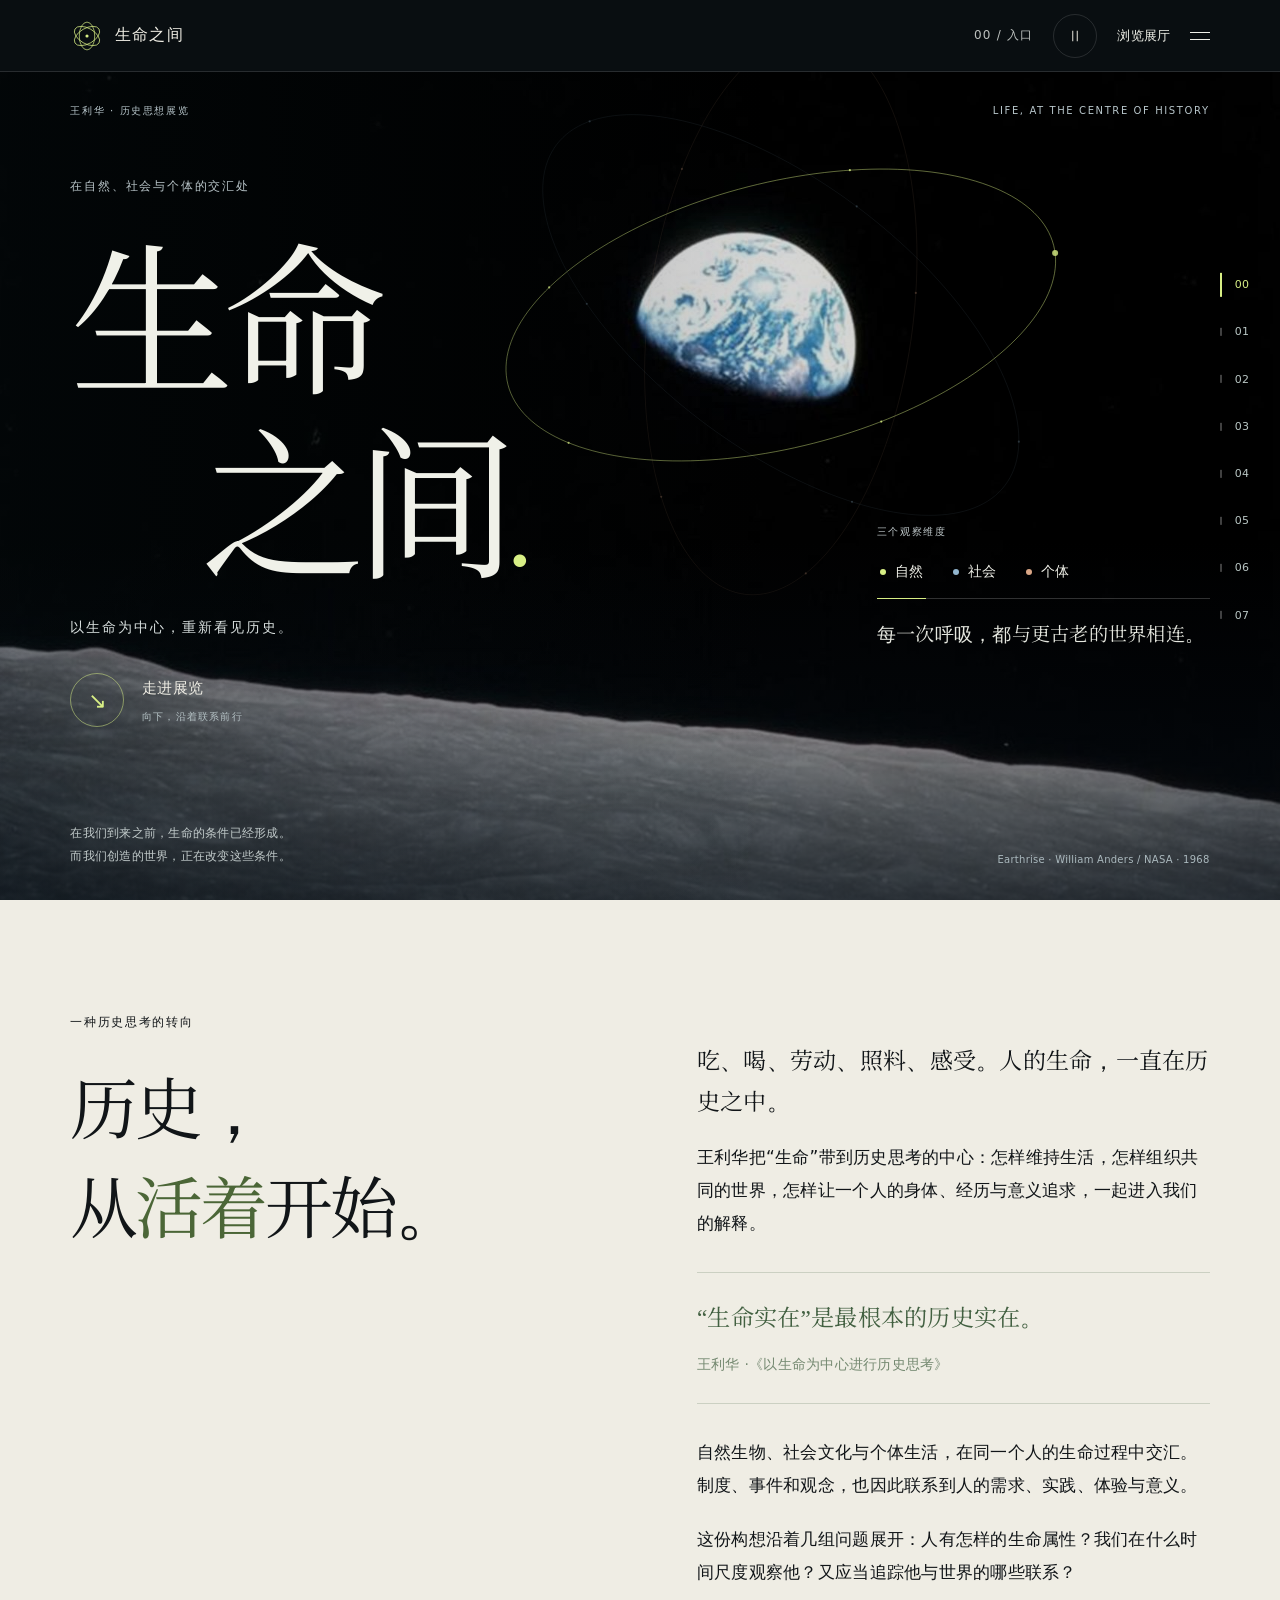
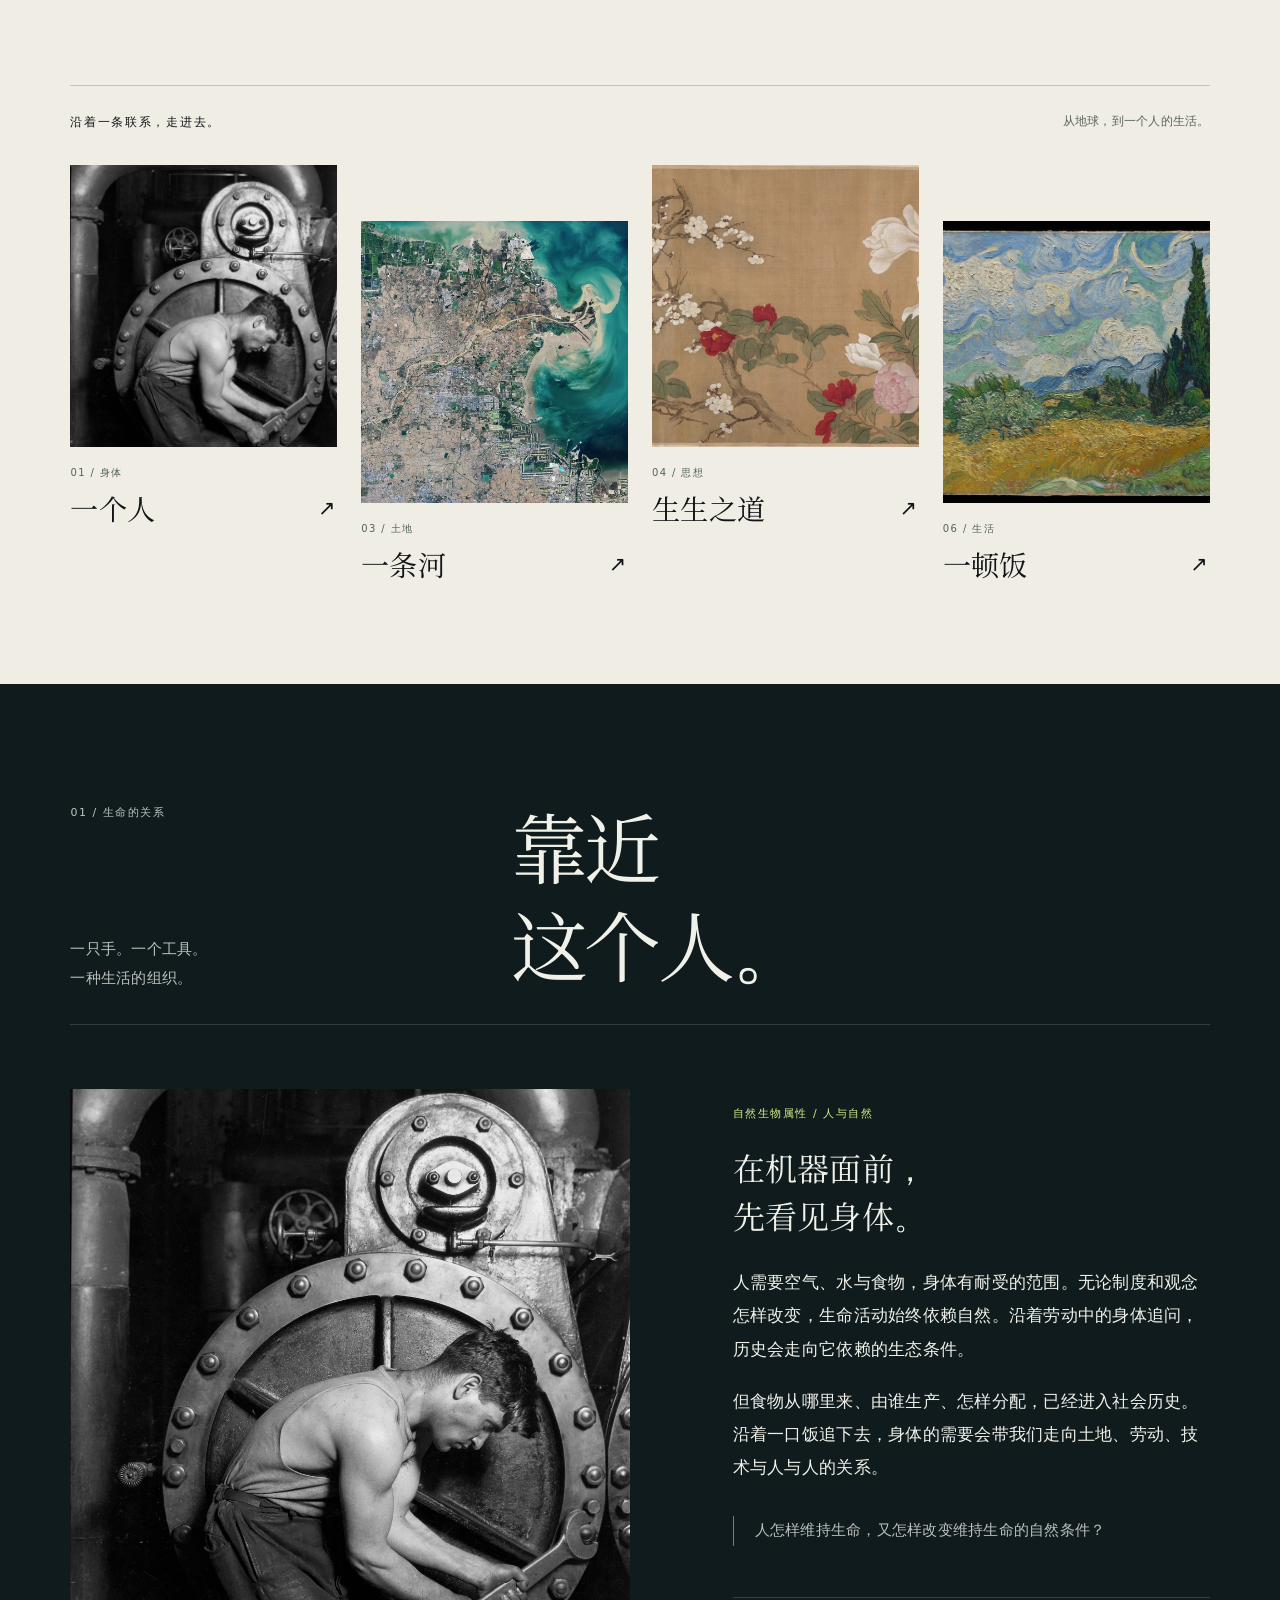
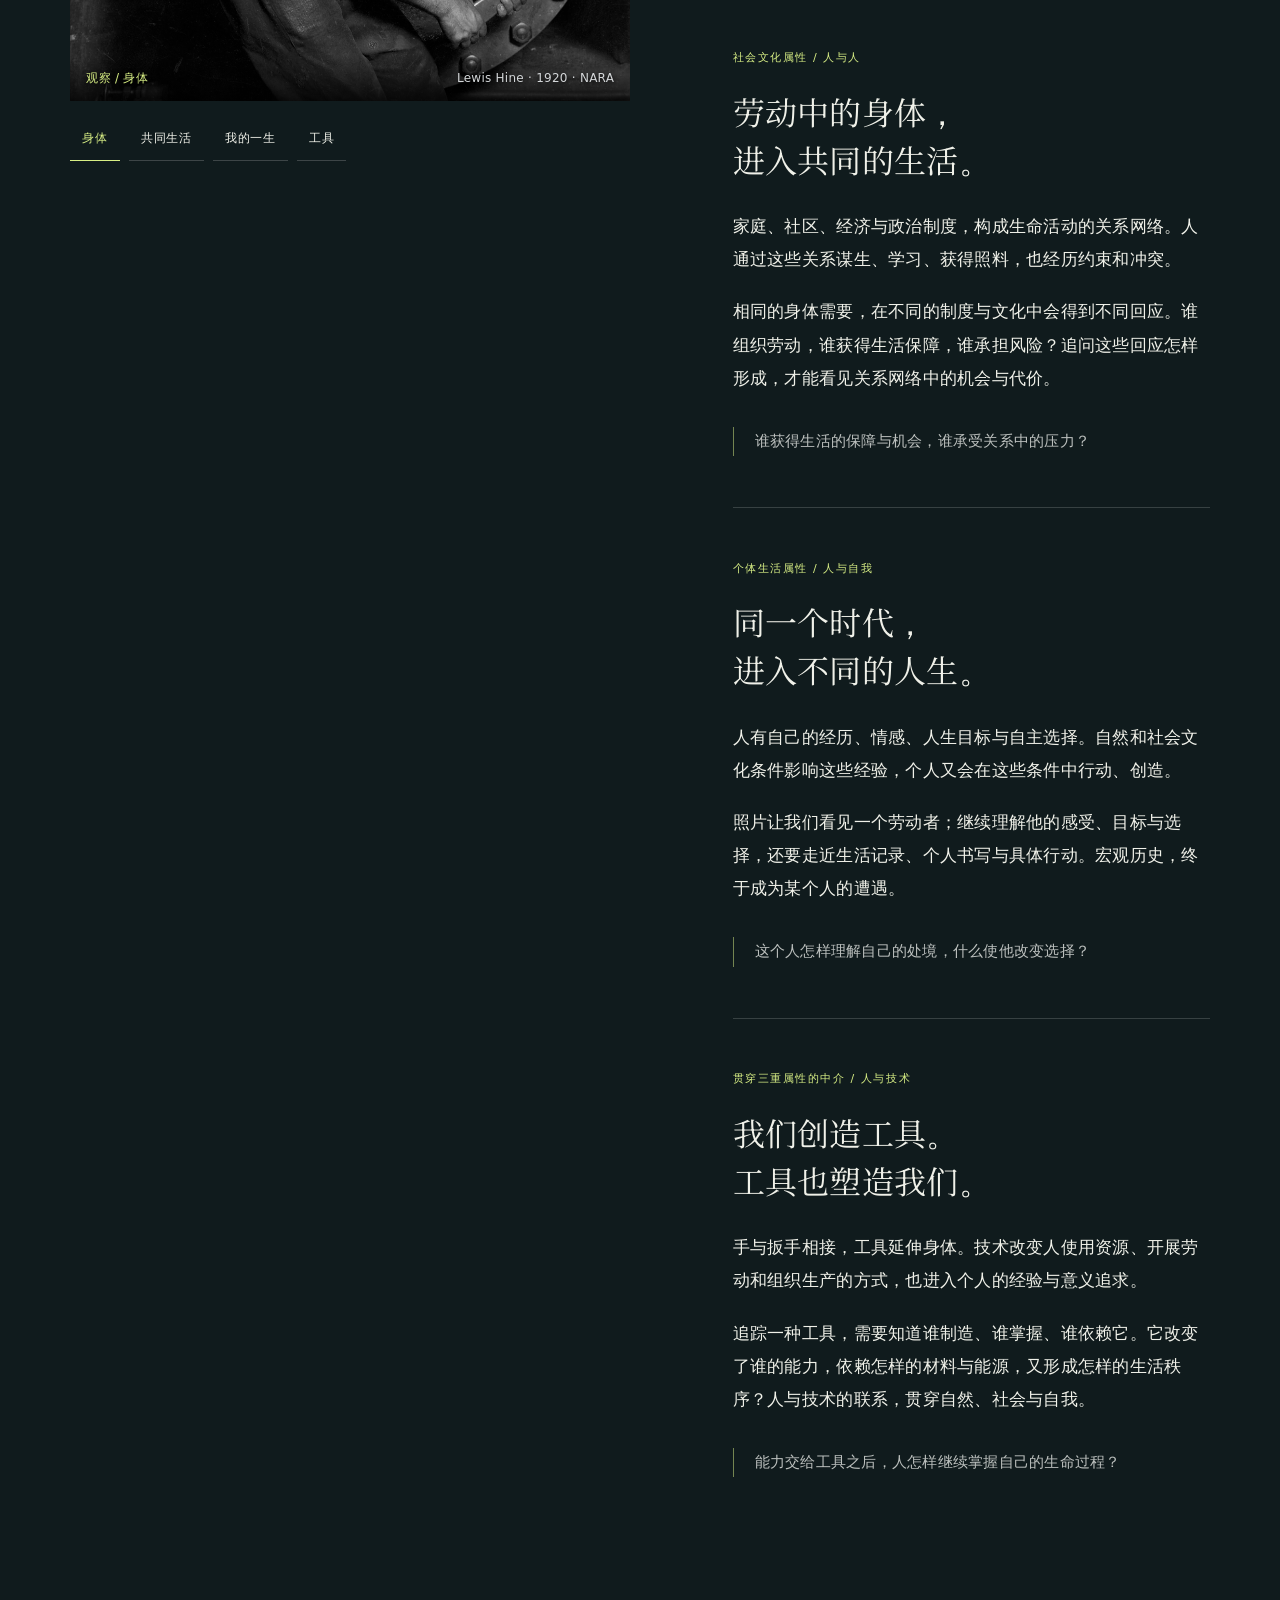
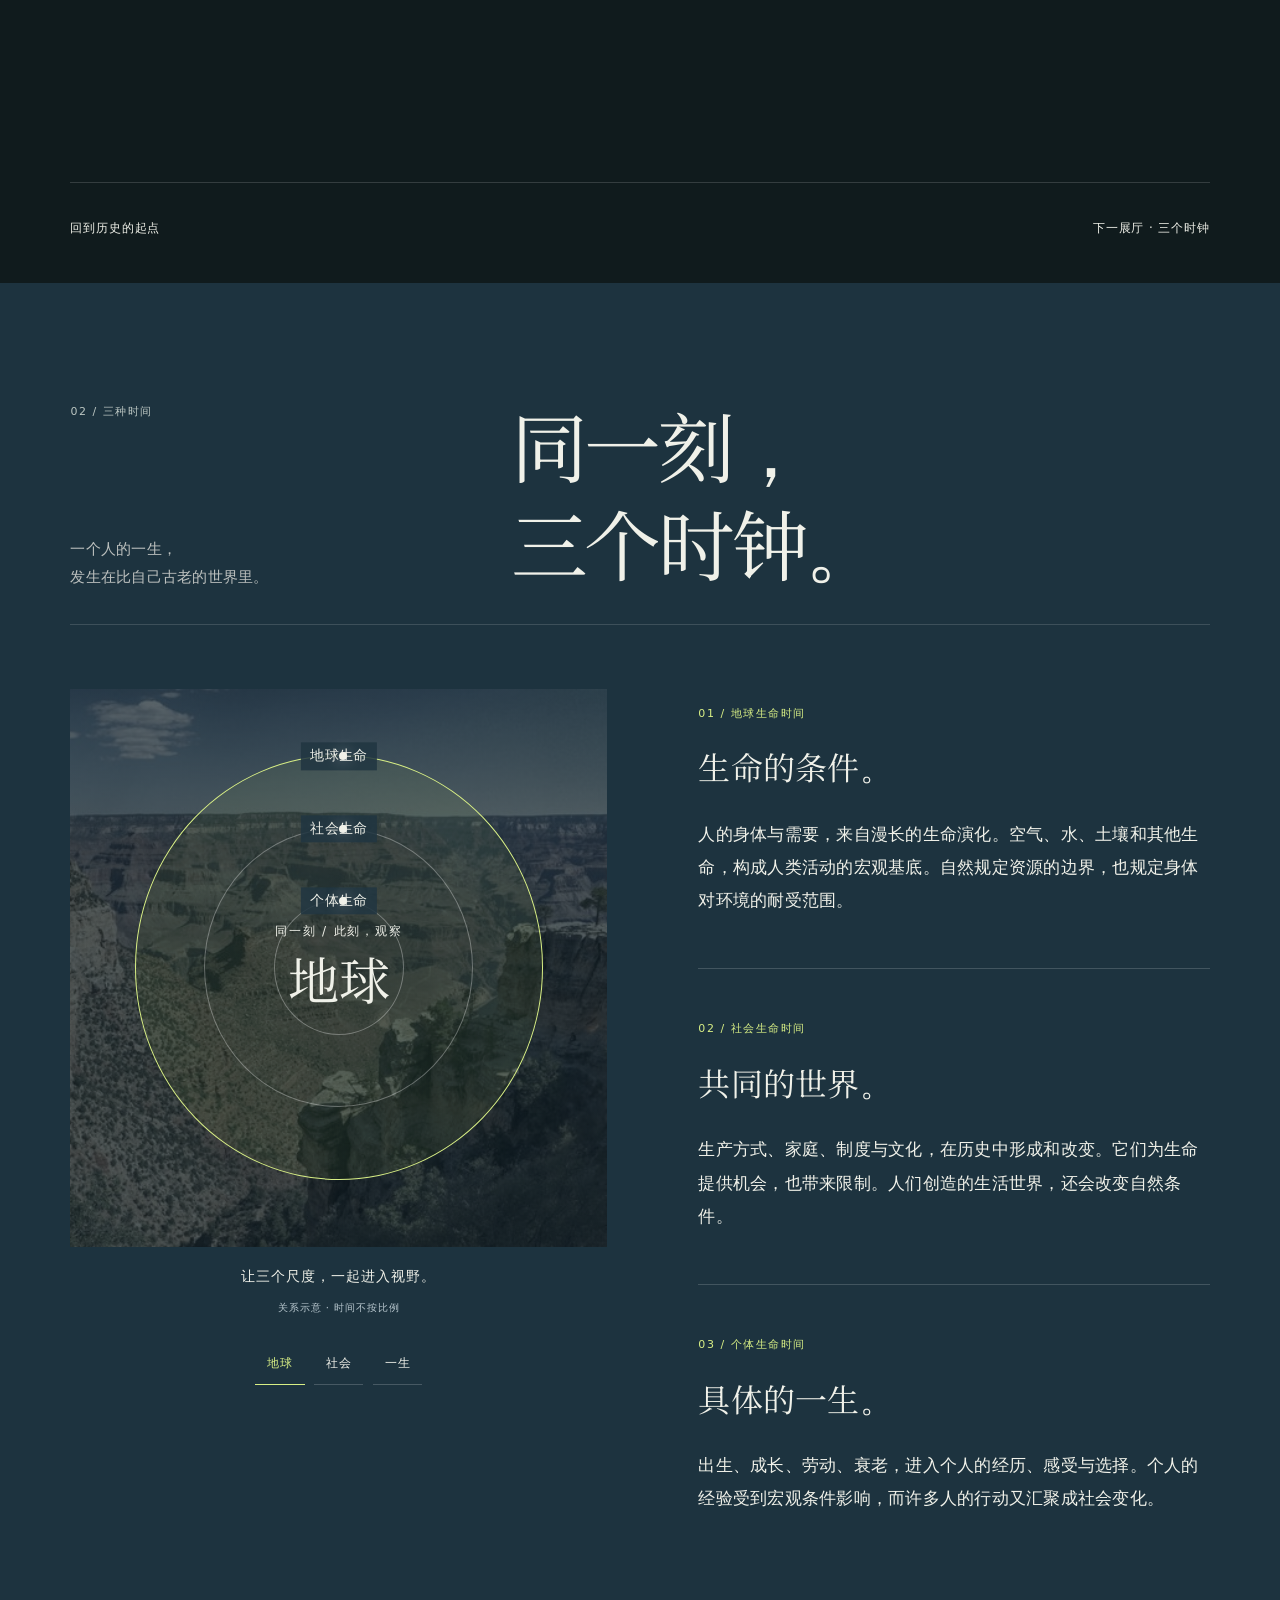
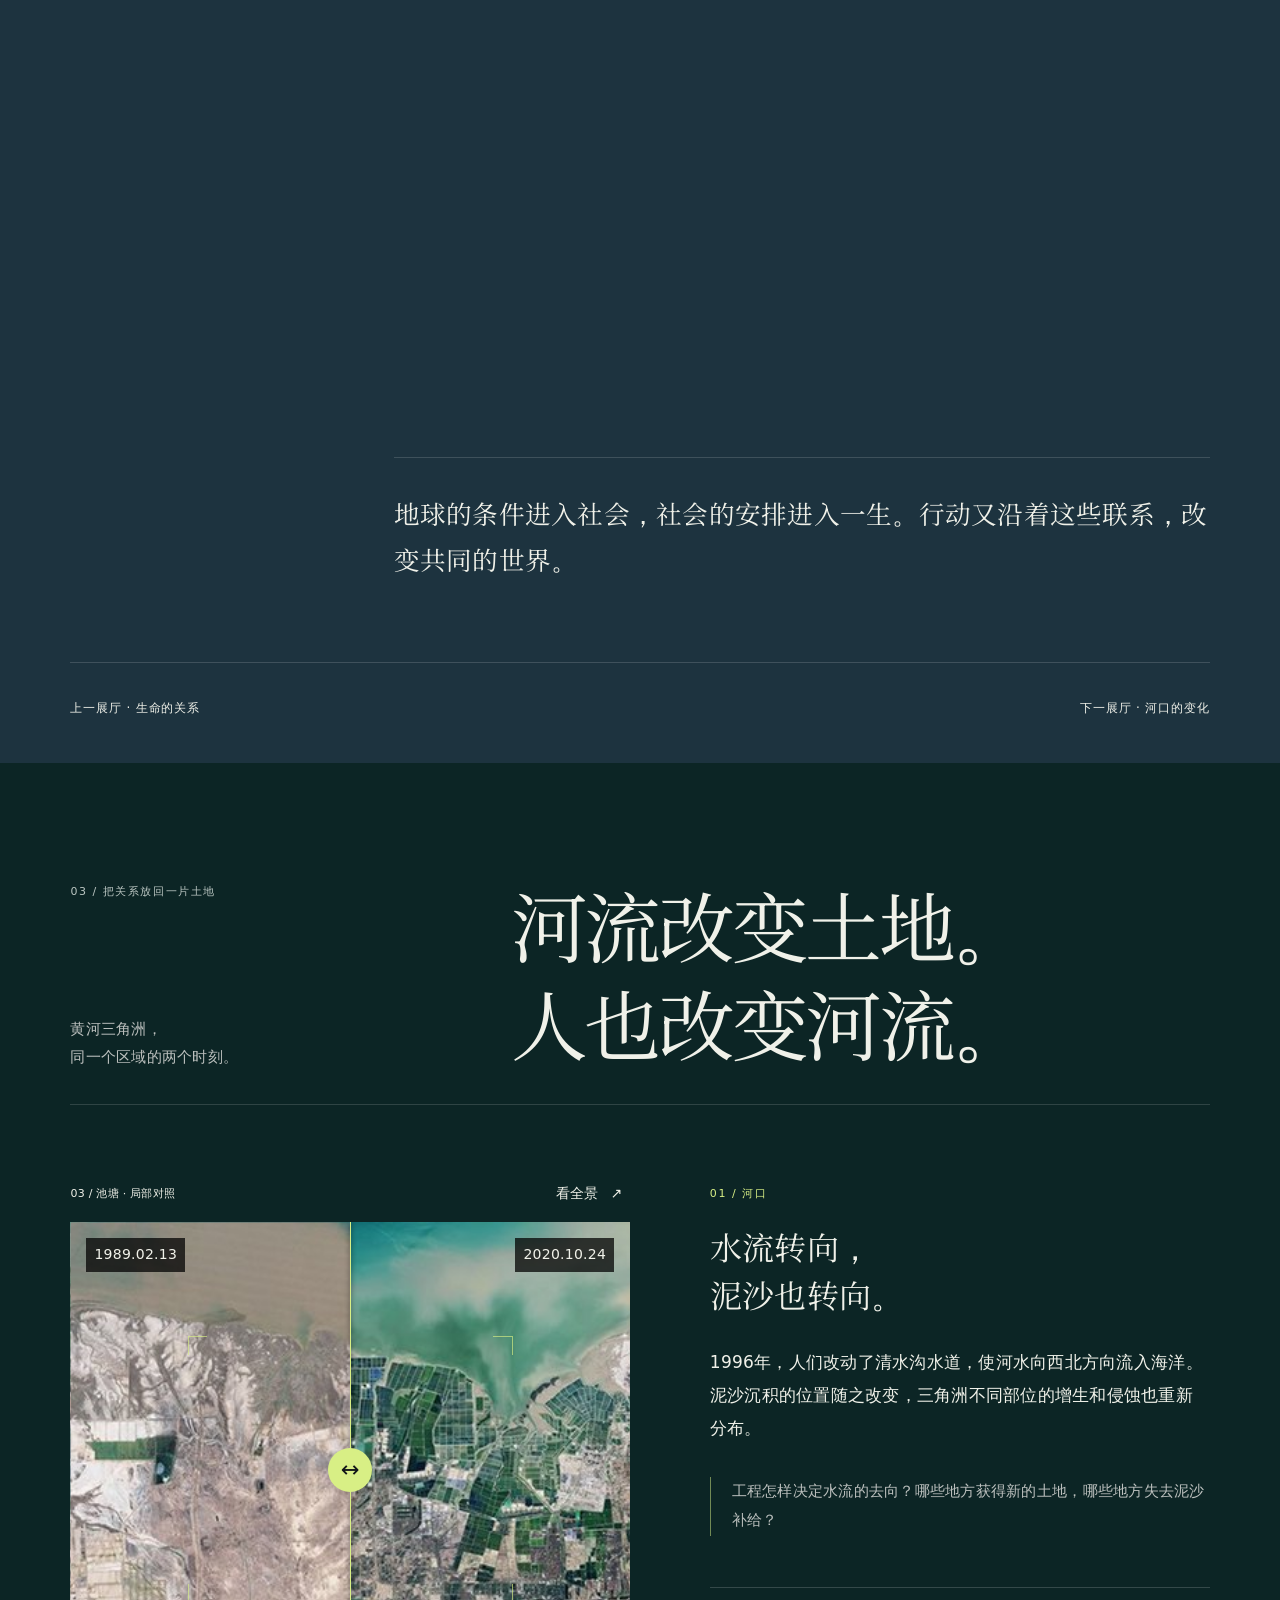
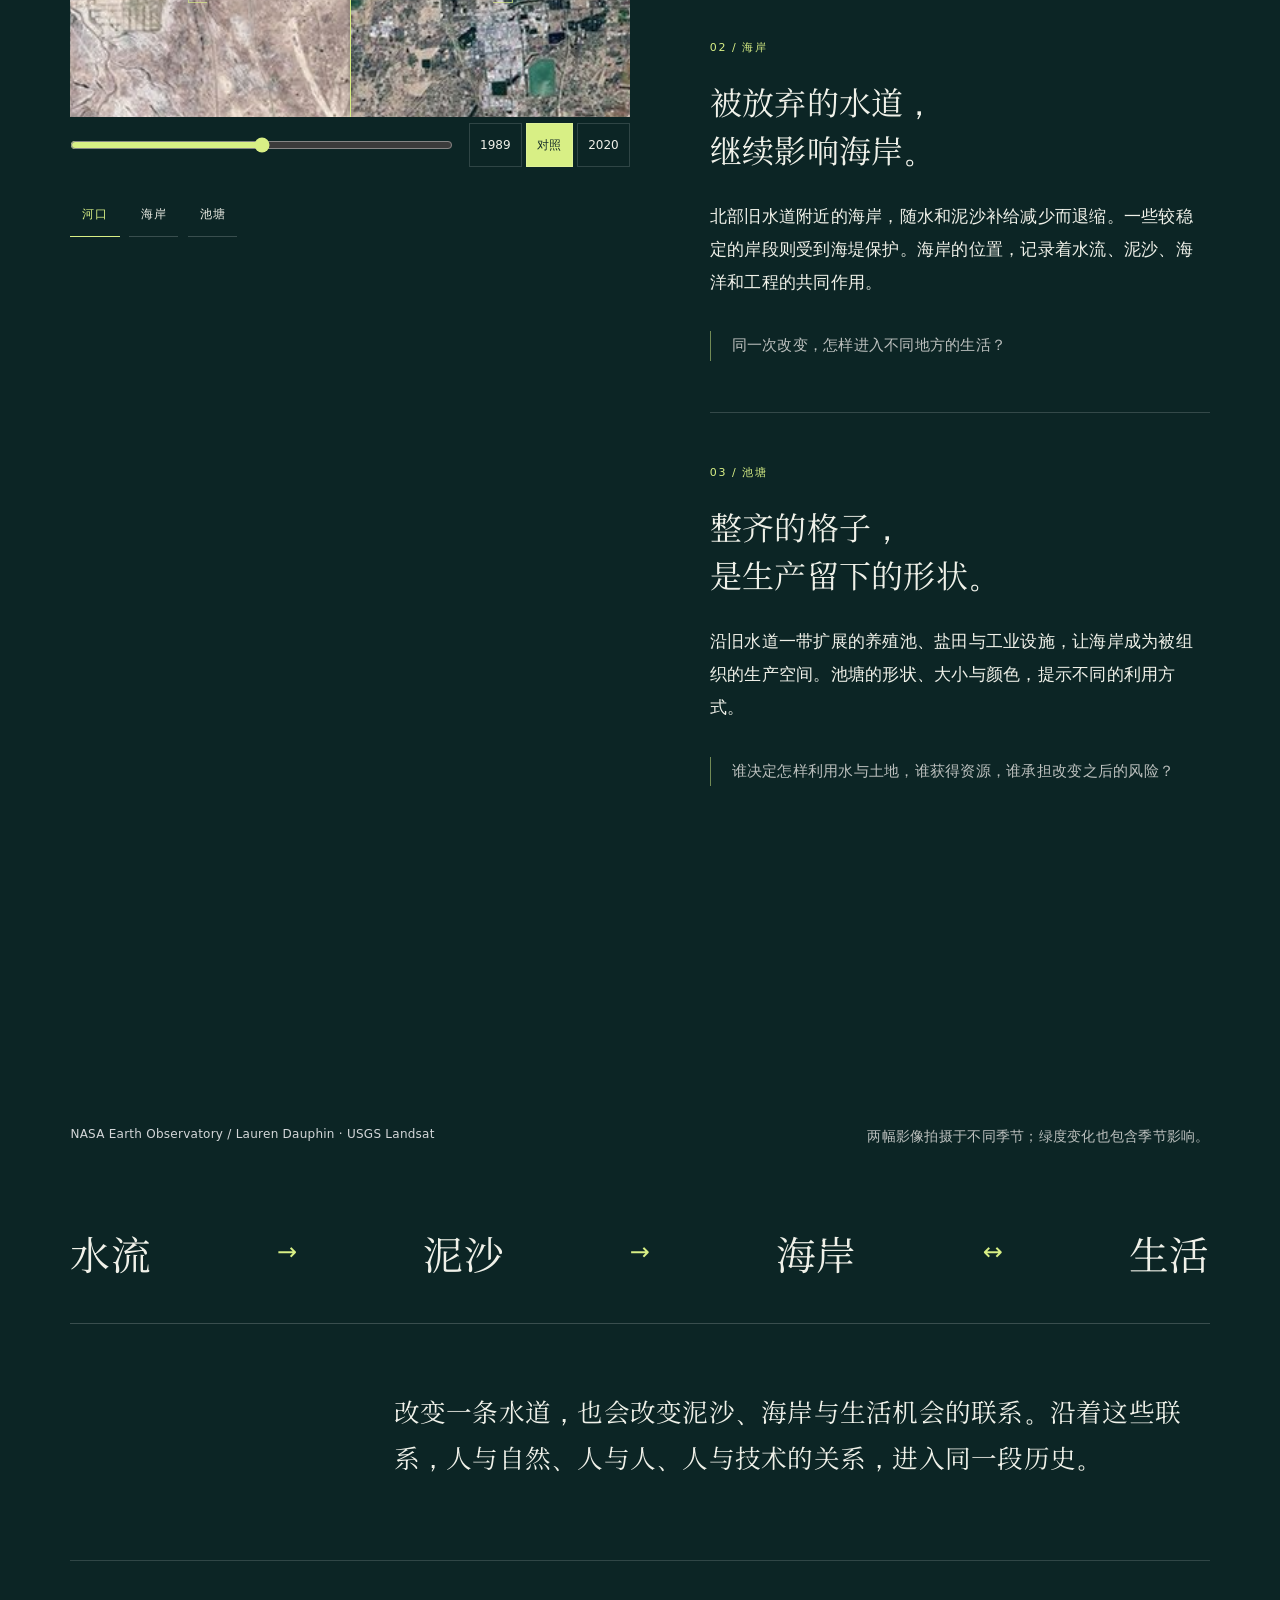
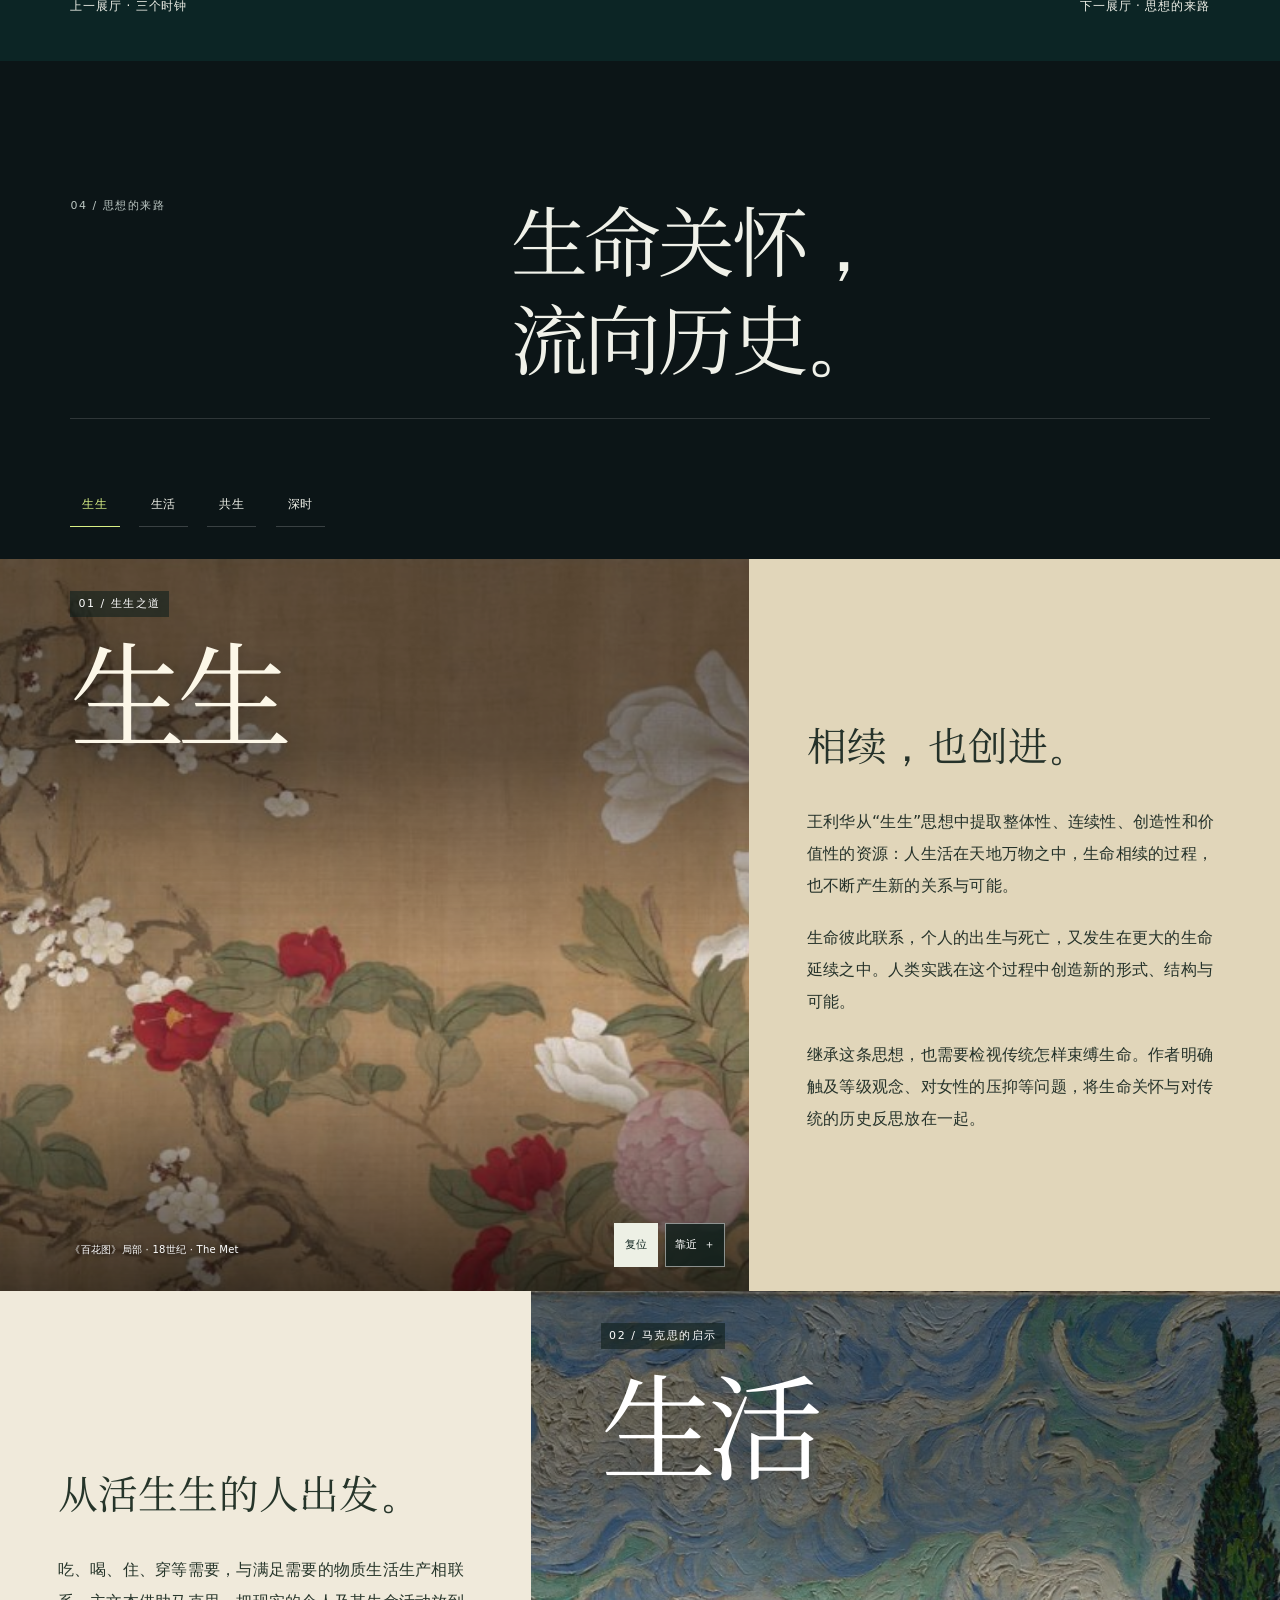
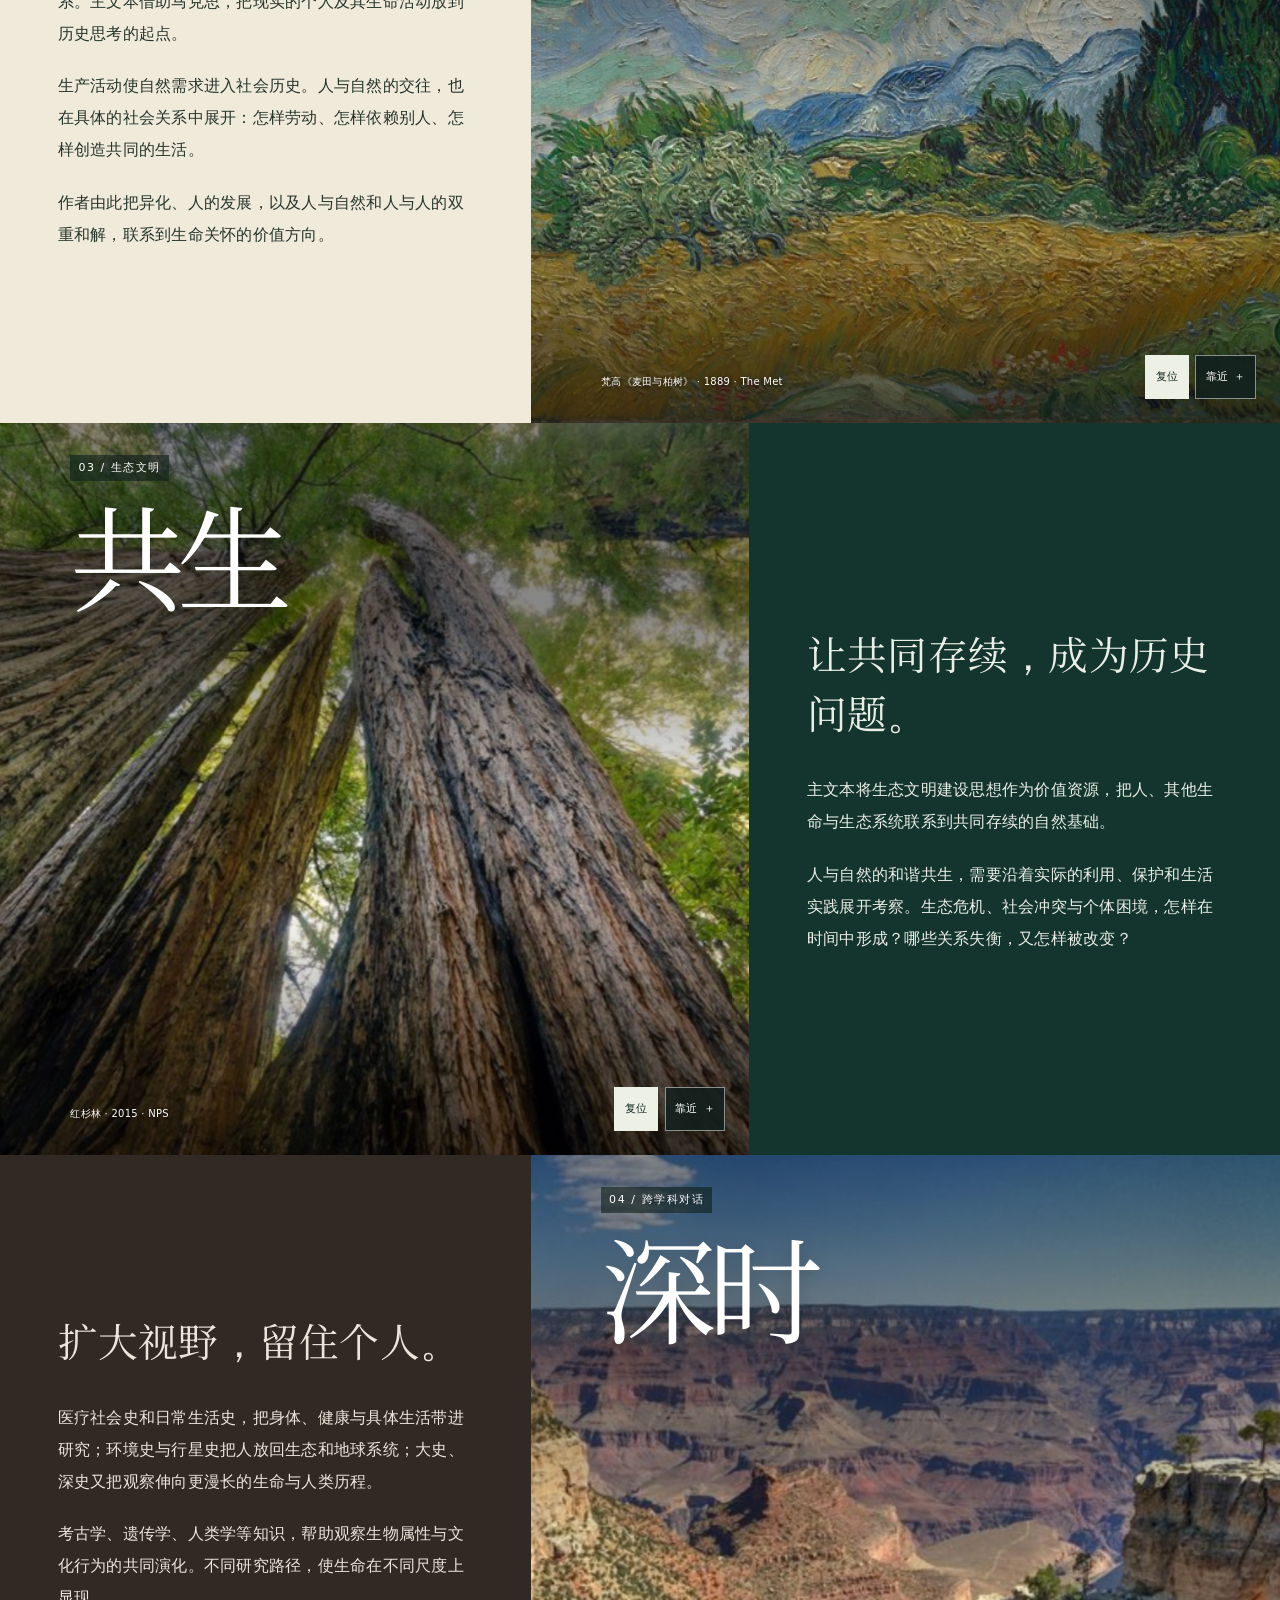
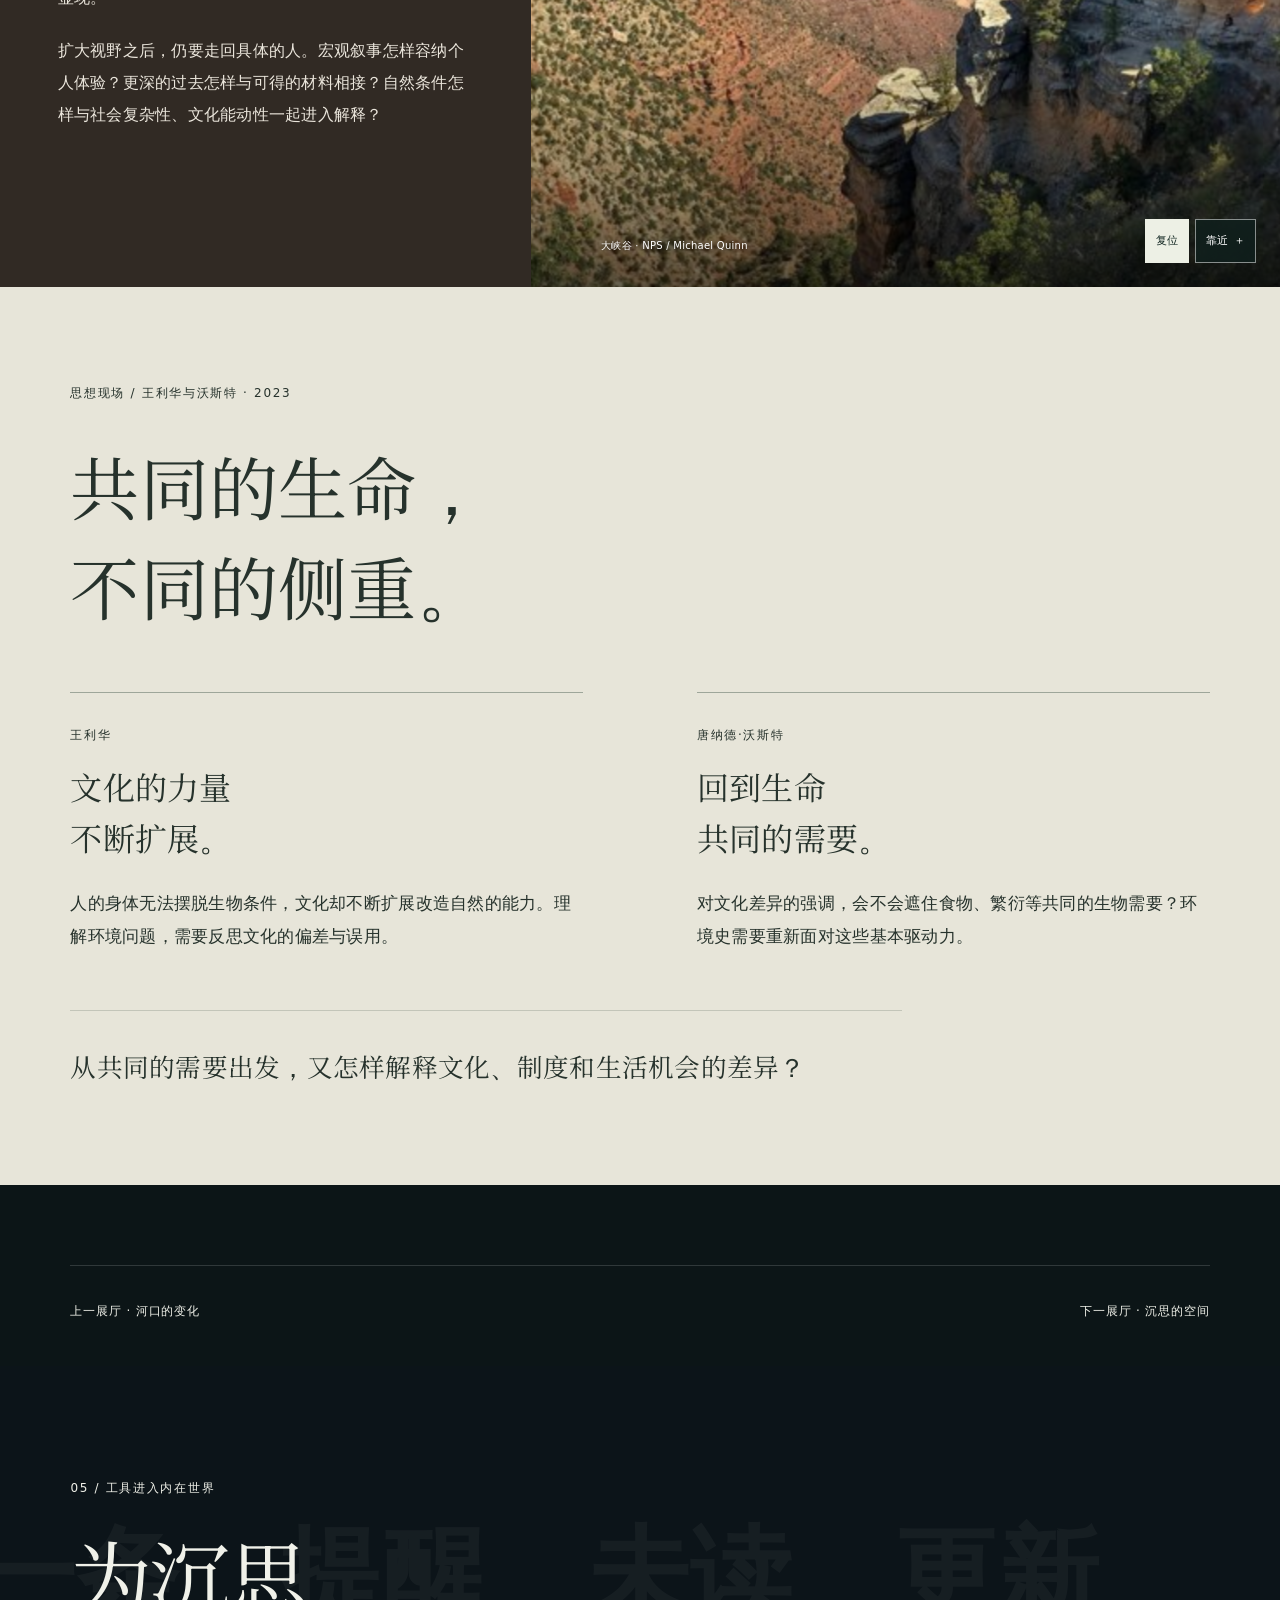
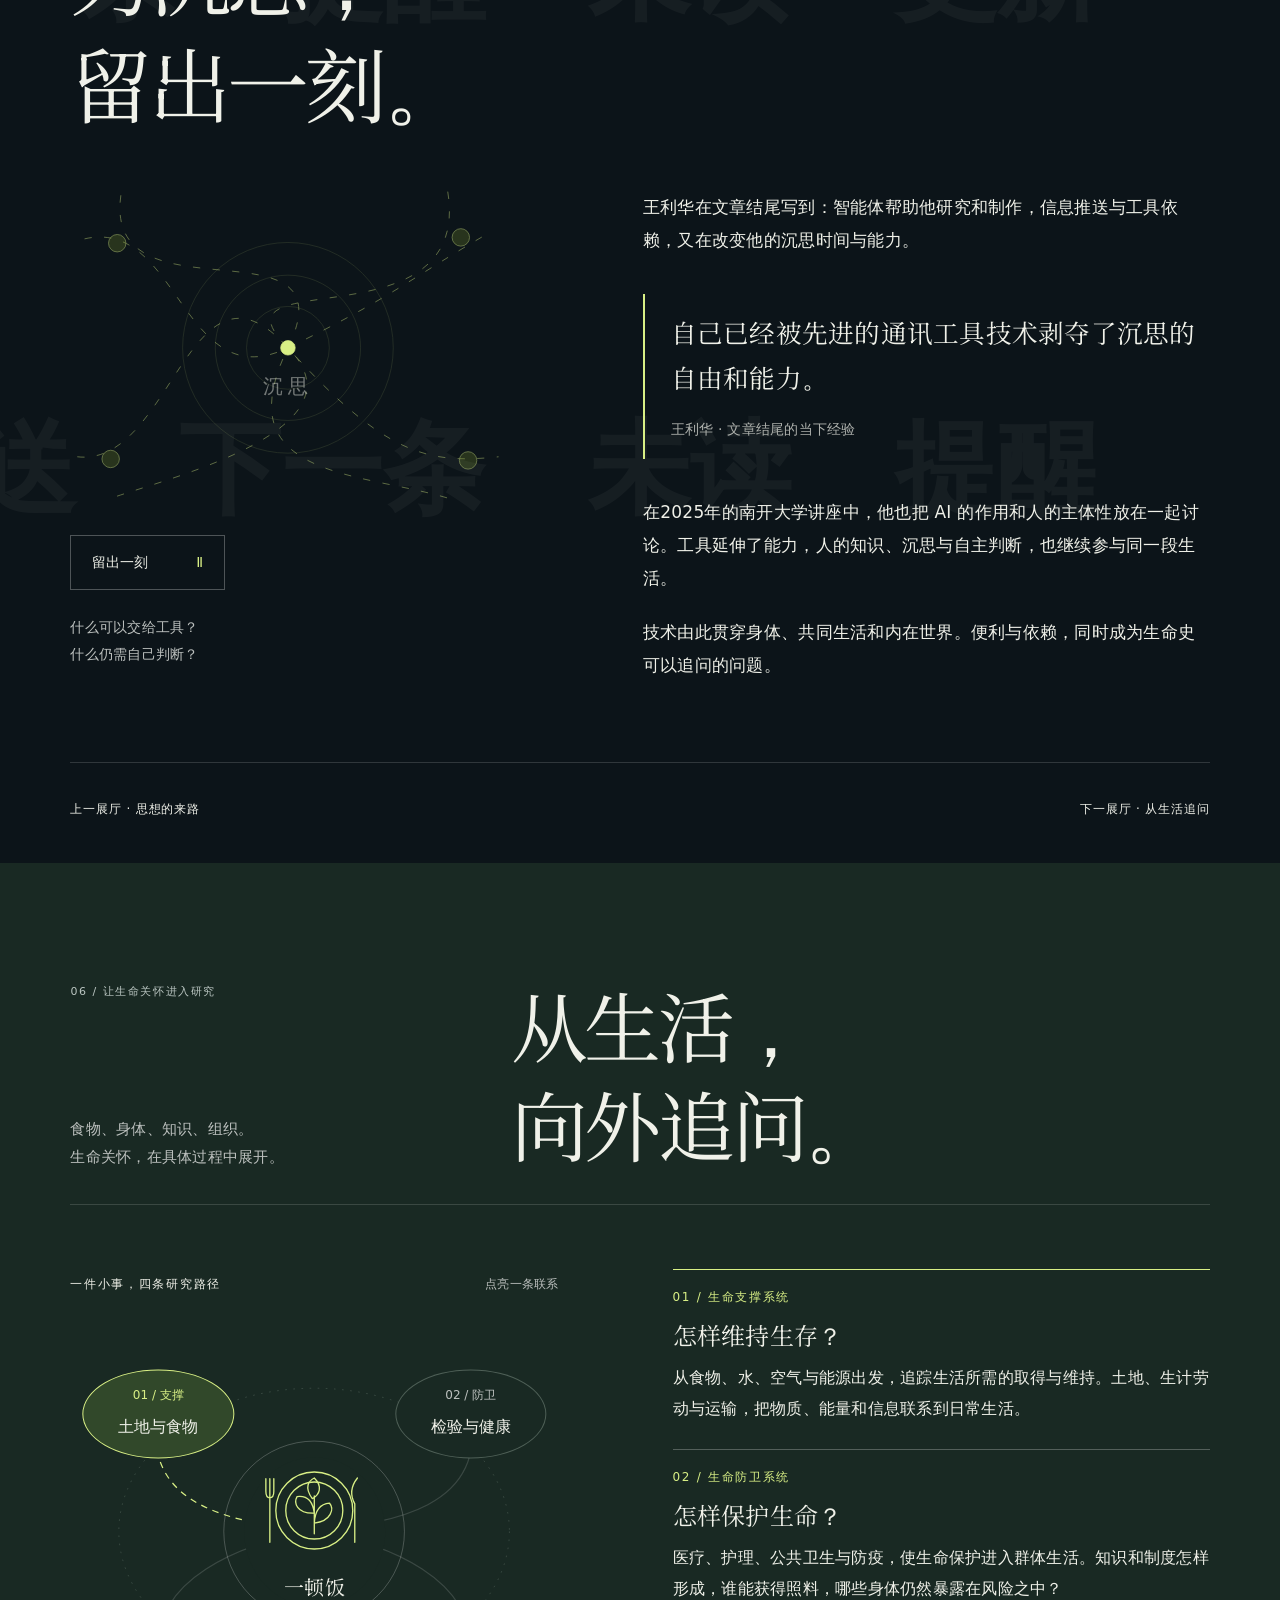
==== commit 8355d061: "Refine exhibition identity, narrative lenses, art walls and reading paths" ====
--- a/index.html
+++ b/index.html
@@ -7,8 +7,9 @@
   <meta name="description" content="从地球到身体，从劳动到技术，进入王利华以生命为中心的历史思考。">
   <title>生命之间 · 王利华思想展览</title>
   <link rel="icon" type="image/svg+xml" href="data:image/svg+xml,%3Csvg xmlns='http://www.w3.org/2000/svg' viewBox='0 0 40 40'%3E%3Crect width='40' height='40' fill='%230b0c0e'/%3E%3Ccircle cx='20' cy='20' r='12' fill='none' stroke='%23d8ff36' stroke-width='2'/%3E%3C/svg%3E">
-  <link rel="stylesheet" href="museum.css?v=5">
-  <script src="museum.js?v=5" defer></script>
+  <link rel="preload" href="assets/fonts/life-serif.woff2" as="font" type="font/woff2" crossorigin>
+  <link rel="stylesheet" href="museum.css?v=6">
+  <script src="museum.js?v=6" defer></script>
 </head>
 <body>
 <a class="skip" href="#threshold">进入展览正文</a>
@@ -20,31 +21,38 @@
 <symbol id="icon-message" viewBox="0 0 160 160"><rect x="46" y="16" width="69" height="129" rx="11"/><path d="M66 28H95M70 133H90M62 54H100M62 70H96M62 87H89M18 52C3 67 3 93 18 108M30 64C22 75 22 86 30 96M137 52C154 67 154 93 137 108M126 64C134 75 134 86 126 96"/></symbol>
 </defs></svg>
 <header class="masthead"><div class="masthead-inner">
-  <a class="brand" href="#entrance"><span aria-hidden="true">＋</span>生命之间</a>
+  <a class="brand" href="#entrance"><svg class="life-mark" viewBox="0 0 44 44" aria-hidden="true"><ellipse cx="22" cy="22" rx="18" ry="10" transform="rotate(-30 22 22)"/><ellipse cx="22" cy="22" rx="18" ry="10" transform="rotate(30 22 22)"/><ellipse cx="22" cy="22" rx="18" ry="10" transform="rotate(90 22 22)"/><circle cx="22" cy="22" r="2"/></svg><span class="brand-name">生命之间</span></a>
   <span class="header-place" id="current-room">王利华 · 历史思考</span>
-  <details class="chapter-menu" id="chapter-menu"><summary aria-controls="exhibition-nav">展览目录<span class="menu-icon" aria-hidden="true"></span></summary>
-    <nav id="exhibition-nav" aria-label="展览目录">
-      <a href="#entrance"><span>00</span>生命之间</a><a href="#person"><span>01</span>靠近这个人</a><a href="#time"><span>02</span>三个时钟</a><a href="#delta"><span>03</span>河口的变化</a><a href="#ideas"><span>04</span>思想的来路</a><a href="#attention"><span>05</span>沉思的空间</a><a href="#practice"><span>06</span>从生活追问</a><a href="#whole"><span>07</span>完整的人</a>
-    </nav>
+  <button class="motion-button" id="motion-button" aria-label="暂停展览动态" aria-pressed="false" title="暂停展览动态"><svg viewBox="0 0 24 24" aria-hidden="true"><path d="M9 5V19M15 5V19"/></svg></button><details class="chapter-menu" id="chapter-menu"><summary aria-controls="exhibition-nav">浏览展厅<span class="menu-icon" aria-hidden="true"></span></summary>
+<nav id="exhibition-nav" aria-label="展览目录"><div class="menu-heading"><span>八个展厅，一次相遇。</span><small>LIFE / AN EXHIBITION</small></div><div class="menu-rooms"><a href="#entrance" style="--room-image:url(assets/earthrise.jpg)"><span>序厅</span><div><strong>生命之间</strong><small>从一颗地球，走近一个人</small></div><i aria-hidden="true">↗</i></a><a href="#person" style="--room-image:url(assets/hine-mechanic.jpg)"><span>01</span><div><strong>靠近这个人</strong><small>身体、共同生活、内在世界</small></div><i aria-hidden="true">↗</i></a><a href="#time" style="--room-image:url(assets/canyon-time-800.jpg)"><span>02</span><div><strong>三个时钟</strong><small>地球的条件，具体的一生</small></div><i aria-hidden="true">↗</i></a><a href="#delta" style="--room-image:url(assets/delta-2020-960.jpg)"><span>03</span><div><strong>河口的变化</strong><small>在同一片土地上，看见改变</small></div><i aria-hidden="true">↗</i></a><a href="#ideas" style="--room-image:url(assets/hundred-flowers-800.jpg)"><span>04</span><div><strong>思想的来路</strong><small>生生、生活、共生与深时</small></div><i aria-hidden="true">↗</i></a><a href="#attention" style="--room-image:url(assets/redwood-forest-800.jpg)"><span>05</span><div><strong>沉思的空间</strong><small>把注意力，重新留给自己</small></div><i aria-hidden="true">↗</i></a><a href="#practice" style="--room-image:url(assets/wheat-field-800.jpg)"><span>06</span><div><strong>从生活追问</strong><small>沿着一件小事，向世界走去</small></div><i aria-hidden="true">↗</i></a><a href="#whole" style="--room-image:url(assets/hine-mechanic.jpg)"><span>终厅</span><div><strong>完整的人</strong><small>让生命的不同侧面相遇</small></div><i aria-hidden="true">↗</i></a></div><p class="menu-foot">从任一展厅进入，沿着联系继续。</p></nav>
   </details>
 </div><div class="progress" aria-hidden="true"><i id="progress"></i></div></header>
 <nav class="room-rail" aria-label="展厅快速跳转">
   <a href="#entrance" data-room="entrance" aria-label="00 入口">00</a><a href="#person" data-room="person" aria-label="01 生命的关系">01</a><a href="#time" data-room="time" aria-label="02 三种时间">02</a><a href="#delta" data-room="delta" aria-label="03 河口的变化">03</a><a href="#ideas" data-room="ideas" aria-label="04 思想的来路">04</a><a href="#attention" data-room="attention" aria-label="05 沉思的空间">05</a><a href="#practice" data-room="practice" aria-label="06 从生活追问">06</a><a href="#whole" data-room="whole" aria-label="07 完整的人">07</a>
 </nav>
 <main>
-<section class="entrance" id="entrance" data-label="入口" data-number="00" tabindex="-1">
-  <img class="earthrise" src="assets/earthrise.jpg" alt="阿波罗八号从月球轨道拍到的地球，悬在月球地平线上" fetchpriority="high">
-  <div class="hero-content wrap"><p class="eyebrow">LIFE, AT THE CENTRE OF HISTORY</p><h1>生命<span>之间<i aria-hidden="true">.</i></span></h1><p class="hero-sub">以生命为中心，重新看见历史。</p><a class="text-link hero-link" href="#threshold">走进展览<span aria-hidden="true">＋</span></a></div>
-  <div class="hero-bottom wrap"><p>在我们到来之前，生命的条件已经形成。<br>而我们创造的世界，正在改变这些条件。</p><span class="image-credit">Earthrise · William Anders / NASA · 1968</span></div>
+<section class="entrance" id="entrance" data-label="入口" data-number="00" tabindex="-1" data-lens="nature">
+  <img class="earthrise" src="assets/earthrise.jpg" alt="阿波罗八号从月球轨道拍到的地球，悬在月球地平线上" fetchpriority="high" width="1920" height="1200">
+  <img class="hero-human" id="hero-human" data-src="assets/hine-mechanic.jpg" alt="刘易斯·海因摄于1920年的蒸汽泵机械工，劳动者在大型机器前使用扳手" aria-hidden="true" width="2155" height="3000">
+  <canvas id="life-field" class="life-field" aria-hidden="true"></canvas>
+  <div class="hero-edition"><span>王利华 · 历史思想展览</span><span>LIFE, AT THE CENTRE OF HISTORY</span></div>
+  <div class="hero-content wrap"><p class="eyebrow">在自然、社会与个体的交汇处</p><h1 class="hero-title"><span>生命</span><span>之间<i aria-hidden="true">.</i></span></h1><p class="hero-sub">以生命为中心，重新看见历史。</p><a class="hero-link" href="#threshold"><span class="enter-disc" aria-hidden="true">↘</span><span>走进展览<small>向下，沿着联系前行</small></span></a></div>
+  <div class="hero-observation"><p class="lens-caption">三个观察维度</p><div class="hero-lenses" aria-label="开场的观察维度"><button data-life-lens="nature" aria-pressed="true"><i aria-hidden="true"></i>自然</button><button data-life-lens="social" aria-pressed="false"><i aria-hidden="true"></i>社会</button><button data-life-lens="self" aria-pressed="false"><i aria-hidden="true"></i>个体</button></div><p id="hero-lens-note" role="status">每一次呼吸，都与更古老的世界相连。</p></div>
+  <div class="hero-bottom wrap"><p>在我们到来之前，生命的条件已经形成。<br>而我们创造的世界，正在改变这些条件。</p><span class="image-credit" id="hero-credit">Earthrise · William Anders / NASA · 1968</span></div>
 </section>
 <section class="threshold light" id="threshold" tabindex="-1"><div class="wrap intro-grid">
   <div><p class="eyebrow">一种历史思考的转向</p><h2 class="display">历史，<br>从<span class="highlight">活着</span>开始。</h2></div>
   <div class="intro-copy prose"><p class="lead">吃、喝、劳动、照料、感受。人的生命，一直在历史之中。</p><p>王利华把“生命”带到历史思考的中心：怎样维持生活，怎样组织共同的世界，怎样让一个人的身体、经历与意义追求，一起进入我们的解释。</p><blockquote><p>“生命实在”是最根本的历史实在。</p><cite>王利华 ·《以生命为中心进行历史思考》</cite></blockquote><p>自然生物、社会文化与个体生活，在同一个人的生命过程中交汇。制度、事件和观念，也因此联系到人的需求、实践、体验与意义。</p><p>这份构想沿着几组问题展开：人有怎样的生命属性？我们在什么时间尺度观察他？又应当追踪他与世界的哪些联系？</p></div>
-</div></section>
+</div><nav class="exhibition-doorways" aria-label="选择一个展览起点"><div class="doorways-label"><p class="eyebrow">沿着一条联系，走进去。</p><span>从地球，到一个人的生活。</span></div><div class="doorway-grid">
+<a href="#person"><div class="doorway-image"><img src="assets/hine-mechanic.jpg" alt="" loading="lazy" width="2155" height="3000"></div><span class="doorway-number">01 / 身体</span><strong>一个人</strong><i aria-hidden="true">↗</i></a>
+<a href="#delta"><div class="doorway-image"><img src="assets/delta-2020-960.jpg" alt="" loading="lazy" width="960" height="1067"></div><span class="doorway-number">03 / 土地</span><strong>一条河</strong><i aria-hidden="true">↗</i></a>
+<a href="#ideas"><div class="doorway-image"><img src="assets/hundred-flowers-800.jpg" alt="" loading="lazy" width="800" height="479"></div><span class="doorway-number">04 / 思想</span><strong>生生之道</strong><i aria-hidden="true">↗</i></a>
+<a href="#practice"><div class="doorway-image"><img src="assets/wheat-field-800.jpg" alt="" loading="lazy" width="800" height="637"></div><span class="doorway-number">06 / 生活</span><strong>一顿饭</strong><i aria-hidden="true">↗</i></a>
+</div></nav></section>
 <section class="person chapter" id="person" data-label="生命的关系" data-number="01" tabindex="-1"><div class="wrap">
   <header class="chapter-heading"><p class="eyebrow">01 / 生命的关系</p><h2 class="display">靠近<br>这个人。</h2><p class="chapter-intro">一只手。一个工具。<br>一种生活的组织。</p></header>
   <div class="person-layout" id="relations">
-    <div class="person-visual"><figure class="person-photo"><img id="mechanic-image" src="assets/hine-mechanic.jpg" alt="刘易斯·海因摄于1920年的蒸汽泵机械工照片，工人握住扳手，在大型机器前工作" loading="lazy"><figcaption class="image-credit">Lewis Hine · 1920 · NARA</figcaption></figure><nav class="section-links" aria-label="照片中的四种联系"><a href="#body" data-person="0">身体</a><a href="#social" data-person="1">共同生活</a><a href="#self" data-person="2">我的一生</a><a href="#tools" data-person="3">工具</a></nav></div>
+    <div class="person-visual"><figure class="person-photo"><img id="mechanic-image" src="assets/hine-mechanic.jpg" alt="刘易斯·海因摄于1920年的蒸汽泵机械工照片，工人握住扳手，在大型机器前工作" loading="lazy"><figcaption class="image-credit"><span id="person-lens-label">观察 / 身体</span><span>Lewis Hine · 1920 · NARA</span></figcaption></figure><nav class="section-links" aria-label="照片中的四种联系"><a href="#body" data-person="0">身体</a><a href="#social" data-person="1">共同生活</a><a href="#self" data-person="2">我的一生</a><a href="#tools" data-person="3">工具</a></nav></div>
     <div class="person-stories">
       <article class="story" id="body" data-person-story="0" tabindex="-1"><p class="eyebrow">自然生物属性 / 人与自然</p><h3>在机器面前，<br>先看见身体。</h3><p>人需要空气、水与食物，身体有耐受的范围。无论制度和观念怎样改变，生命活动始终依赖自然。沿着劳动中的身体追问，历史会走向它依赖的生态条件。</p><p>但食物从哪里来、由谁生产、怎样分配，已经进入社会历史。沿着一口饭追下去，身体的需要会带我们走向土地、劳动、技术与人与人的关系。</p><p class="question">人怎样维持生命，又怎样改变维持生命的自然条件？</p></article>
       <article class="story" id="social" data-person-story="1" tabindex="-1"><p class="eyebrow">社会文化属性 / 人与人</p><h3>劳动中的身体，<br>进入共同的生活。</h3><p>家庭、社区、经济与政治制度，构成生命活动的关系网络。人通过这些关系谋生、学习、获得照料，也经历约束和冲突。</p><p>相同的身体需要，在不同的制度与文化中会得到不同回应。谁组织劳动，谁获得生活保障，谁承担风险？追问这些回应怎样形成，才能看见关系网络中的机会与代价。</p><p class="question">谁获得生活的保障与机会，谁承受关系中的压力？</p></article>
@@ -57,7 +65,7 @@
 <section class="time chapter" id="time" data-label="三种时间" data-number="02" tabindex="-1"><div class="wrap">
   <header class="chapter-heading"><p class="eyebrow">02 / 三种时间</p><h2 class="display">同一刻，<br>三个时钟。</h2><p class="chapter-intro">一个人的一生，<br>发生在比自己古老的世界里。</p></header>
   <div class="time-layout">
-    <figure class="time-figure" data-clock="earth"><div class="time-stage"><img class="time-landscape" src="assets/canyon-time-1600.jpg" srcset="assets/canyon-time-800.jpg 800w, assets/canyon-time-1600.jpg 1328w" sizes="(max-width:600px) 100vw, 640px" alt="大峡谷的层叠岩壁，长久的地球过程留下不同的层次" loading="lazy"><div class="time-orbits" aria-hidden="true"><div class="time-orbit orbit-earth"><span>地球生命</span><i></i></div><div class="time-orbit orbit-social"><span>社会生命</span><i></i></div><div class="time-orbit orbit-self"><span>个体生命</span><i></i></div><div class="clock-center"><small>此刻，观察</small><strong id="clock-focus">地球</strong></div></div></div><figcaption>让三个尺度，一起进入视野。<small>关系示意 · 时间不按比例</small></figcaption><nav class="section-links" aria-label="三种时间尺度"><a href="#earth-time" data-clock="earth">地球</a><a href="#social-time" data-clock="social">社会</a><a href="#personal-time" data-clock="self">一生</a></nav></figure>
+    <figure class="time-figure" data-clock="earth"><div class="time-stage"><img class="time-landscape" src="assets/canyon-time-1600.jpg" srcset="assets/canyon-time-800.jpg 800w, assets/canyon-time-1600.jpg 1328w" sizes="(max-width:600px) 100vw, 640px" alt="大峡谷的层叠岩壁，长久的地球过程留下不同的层次" loading="lazy"><div class="time-orbits" aria-hidden="true"><div class="time-orbit orbit-earth"><span>地球生命</span><i></i></div><div class="time-orbit orbit-social"><span>社会生命</span><i></i></div><div class="time-orbit orbit-self"><span>个体生命</span><i></i></div><div class="clock-center"><small>同一刻 / 此刻，观察</small><strong id="clock-focus">地球</strong></div></div></div><figcaption>让三个尺度，一起进入视野。<small>关系示意 · 时间不按比例</small></figcaption><nav class="section-links" aria-label="三种时间尺度"><a href="#earth-time" data-clock="earth">地球</a><a href="#social-time" data-clock="social">社会</a><a href="#personal-time" data-clock="self">一生</a></nav></figure>
     <div class="time-stories"><article class="story" id="earth-time" tabindex="-1"><p class="eyebrow">01 / 地球生命时间</p><h3>生命的条件。</h3><p>人的身体与需要，来自漫长的生命演化。空气、水、土壤和其他生命，构成人类活动的宏观基底。自然规定资源的边界，也规定身体对环境的耐受范围。</p></article><article class="story" id="social-time" tabindex="-1"><p class="eyebrow">02 / 社会生命时间</p><h3>共同的世界。</h3><p>生产方式、家庭、制度与文化，在历史中形成和改变。它们为生命提供机会，也带来限制。人们创造的生活世界，还会改变自然条件。</p></article><article class="story" id="personal-time" tabindex="-1"><p class="eyebrow">03 / 个体生命时间</p><h3>具体的一生。</h3><p>出生、成长、劳动、衰老，进入个人的经历、感受与选择。个人的经验受到宏观条件影响，而许多人的行动又汇聚成社会变化。</p></article></div>
   </div>
   <p class="time-bridge">地球的条件进入社会，社会的安排进入一生。行动又沿着这些联系，改变共同的世界。</p>
@@ -93,7 +101,7 @@
 <section class="practice chapter" id="practice" data-label="从生活追问" data-number="06" tabindex="-1"><div class="wrap">
   <header class="chapter-heading"><p class="eyebrow">06 / 让生命关怀进入研究</p><h2 class="display">从生活，<br>向外追问。</h2><p class="chapter-intro">食物、身体、知识、组织。<br>生命关怀，在具体过程中展开。</p></header>
   <div class="practice-overview"><figure class="research-atlas" id="research-atlas"><div class="atlas-heading"><p class="eyebrow">一件小事，四条研究路径</p><span>点亮一条联系</span></div><div class="atlas-canvas"><svg class="atlas-lines" viewBox="0 0 600 500" aria-hidden="true"><ellipse cx="300" cy="250" rx="240" ry="176"/><path data-atlas-path="support" d="M300 250C225 240 85 230 108 105"/><path data-atlas-path="defense" d="M300 250C375 240 515 230 492 105"/><path data-atlas-path="knowledge" d="M300 250C205 265 105 310 108 395"/><path data-atlas-path="order" d="M300 250C395 265 495 310 492 395"/><circle cx="300" cy="250" r="111"/></svg><div class="atlas-center"><svg aria-hidden="true"><use id="atlas-icon" href="#icon-food"/></svg><strong id="atlas-case-label">一顿饭</strong></div>
-<button class="atlas-node node-support" data-atlas-system="support" aria-pressed="true"><span>01 / 支撑</span><strong id="atlas-support">土地与食物</strong></button><button class="atlas-node node-defense" data-atlas-system="defense" aria-pressed="false"><span>02 / 防卫</span><strong id="atlas-defense">检验与健康</strong></button><button class="atlas-node node-knowledge" data-atlas-system="knowledge" aria-pressed="false"><span>03 / 认知</span><strong id="atlas-knowledge">营养与知识</strong></button><button class="atlas-node node-order" data-atlas-system="order" aria-pressed="false"><span>04 / 互组织</span><strong id="atlas-order">生产与分配</strong></button></div><div class="atlas-case-controls" aria-label="关系图中的生活片段"><button data-atlas-case="meal" aria-pressed="true">一顿饭</button><button data-atlas-case="illness" aria-pressed="false">一次疾病</button><button data-atlas-case="message" aria-pressed="false">一条推送</button></div><figcaption id="atlas-description" role="status">沿着土地、劳动与运输，看食物怎样进入餐桌。</figcaption></figure>
+<button class="atlas-node node-support" data-atlas-system="support" aria-pressed="true"><span>01 / 支撑</span><strong id="atlas-support">土地与食物</strong></button><button class="atlas-node node-defense" data-atlas-system="defense" aria-pressed="false"><span>02 / 防卫</span><strong id="atlas-defense">检验与健康</strong></button><button class="atlas-node node-knowledge" data-atlas-system="knowledge" aria-pressed="false"><span>03 / 认知</span><strong id="atlas-knowledge">营养与知识</strong></button><button class="atlas-node node-order" data-atlas-system="order" aria-pressed="false"><span>04 / 互组织</span><strong id="atlas-order">生产与分配</strong></button></div><div class="atlas-case-controls" aria-label="关系图中的生活片段"><button data-atlas-case="meal" aria-pressed="true">一顿饭</button><button data-atlas-case="illness" aria-pressed="false">一次疾病</button><button data-atlas-case="message" aria-pressed="false">一条推送</button></div><figcaption id="atlas-description" role="status">沿着土地、劳动与运输，看食物怎样进入餐桌。</figcaption><nav id="atlas-trail" class="atlas-trail" aria-label="沿着选中的研究联系继续"><a href="#body"><span>01</span>身体的需要<i aria-hidden="true">↗</i></a><a href="#delta"><span>02</span>土地的改变<i aria-hidden="true">↗</i></a><a href="#case-meal"><span>03</span>回到这顿饭<i aria-hidden="true">↗</i></a></nav></figure>
   <div class="systems-grid"><article id="system-support" data-system-story="support" tabindex="-1"><p class="eyebrow">01 / 生命支撑系统</p><h3>怎样维持生存？</h3><p>从食物、水、空气与能源出发，追踪生活所需的取得与维持。土地、生计劳动与运输，把物质、能量和信息联系到日常生活。</p></article><article id="system-defense" data-system-story="defense" tabindex="-1"><p class="eyebrow">02 / 生命防卫系统</p><h3>怎样保护生命？</h3><p>医疗、护理、公共卫生与防疫，使生命保护进入群体生活。知识和制度怎样形成，谁能获得照料，哪些身体仍然暴露在风险之中？</p></article><article id="system-knowledge" data-system-story="knowledge" tabindex="-1"><p class="eyebrow">03 / 生态认知系统</p><h3>怎样认识环境？</h3><p>什么被认作资源、营养或风险？经验、感知与知识的形成和传播，影响人们理解环境、组织实践和作出日常选择。</p></article><article id="system-order" data-system-story="order" tabindex="-1"><p class="eyebrow">04 / 生态—社会互组织</p><h3>怎样安排共同生活？</h3><p>自然条件与社会组织，在聚居、生产和制度安排中相遇。社会怎样因应自然秩序，又怎样改变这些条件？</p></article></div>
   </div>
   <div class="case-intro"><h3>从一个生活片段开始。</h3><nav class="section-links" aria-label="研究起点"><a href="#case-meal">一顿饭</a><a href="#case-illness">一次疾病</a><a href="#case-message">一条推送</a></nav></div>
@@ -104,6 +112,6 @@
 </div></section>
 <section class="whole light chapter" id="whole" data-label="完整的人" data-number="07" tabindex="-1"><div class="wrap whole-layout"><p class="eyebrow">07 / 历史思考的价值方向</p><h2 class="display">一个<br><span>完整的</span><br>人。</h2><div class="whole-emblem" aria-hidden="true"><svg viewBox="0 0 600 600"><circle class="human-ring ring-nature" cx="245" cy="254" r="180"/><circle class="human-ring ring-social" cx="355" cy="254" r="180"/><circle class="human-ring ring-self" cx="300" cy="350" r="180"/><circle cx="300" cy="218" r="23"/><path d="M267 365L273 272Q300 251 327 272L333 365M275 326L258 444M325 326L342 444M273 280L230 352M327 280L370 352"/><text x="130" y="130">自然</text><text x="410" y="130">社会</text><text x="270" y="526">自我</text></svg></div><div class="whole-copy prose"><p class="lead">身体的需要。<br>共同生活的条件。<br>自己的情感、能力与追求。</p><p>让它们在同一个人身上得到协调，也让生活在历史中的人，完整地出现。</p><p>自然、社会与个体的属性相互贯通。生理、心理、情感、理性、思想与行动，在历史中得到协调发展。</p><a class="text-link" href="#entrance">回到入口<span aria-hidden="true">＋</span></a><a class="end-previous" href="#practice">回到研究展厅</a></div></div></section>
 </main>
-<a class="back-top" id="back-top" href="#entrance" aria-label="返回展览顶部">回顶部</a>
+<a class="back-top" id="back-top" href="#entrance" aria-label="回到顶部" title="回到顶部"><span aria-hidden="true">↑</span></a>
 </body>
 </html>
--- a/museum.css
+++ b/museum.css
@@ -146,3 +146,240 @@
 }
 @media(prefers-reduced-motion:reduce){.time-landscape,.time-stage .time-orbit,.compare-layer img,.idea-art>img,.signal-paths,.still-orbits,.attention-word,.atlas-node,.atlas-lines path,.systems-grid article{transition:none}.time-orbit i,.signal-paths path,.atlas-lines path.active{animation:none}}
 @media(hover:hover){.chapter-menu nav a:hover{color:var(--lime)}.quiet-button:hover{border-color:var(--lime)}.back-top:hover{background:var(--lime);color:var(--ink)}}
+
+/* 06 — 自然、社会与个体，作为同一场展览的三条线。 */
+@font-face{font-family:Life Serif;src:url(assets/fonts/life-serif.woff2) format("woff2");font-weight:400;font-style:normal;font-display:swap}
+:root{--serif:"Life Serif","Noto Serif SC","Songti SC",SimSun,serif;--gutter:clamp(1.25rem,5.5vw,8rem);--paper:#efede4;--lime:#d8ef85;--muted:#bcc0be;--header:4.5rem}
+body{font-size:1.0625rem;line-height:1.95;letter-spacing:.015em}
+.display{letter-spacing:-.045em;line-height:1.28}
+.eyebrow{font-size:.75rem;letter-spacing:.14em;line-height:1.7}
+.masthead{background:#0a1013e8;backdrop-filter:blur(16px);border-color:#ffffff20}
+.masthead-inner{gap:1.25rem}
+.brand{gap:.65rem;letter-spacing:.08em}
+.brand .brand-name{font-size:1rem;line-height:1.4;color:var(--paper)}
+.life-mark{width:34px;height:34px;fill:none;stroke:var(--lime);stroke-width:.9}
+.life-mark circle{fill:var(--lime);stroke:none}
+.header-place{margin-left:auto;font-size:.75rem;letter-spacing:.1em}
+.motion-button{display:grid;place-items:center;flex:0 0 44px;height:44px;border:1px solid #ffffff20;border-radius:50%}
+.motion-button svg{width:18px;height:18px;fill:none;stroke:var(--paper);stroke-width:1.3}
+.motion-button[aria-pressed=true]{border-color:var(--lime)}
+.chapter-menu summary{font-size:.8125rem;gap:1.2rem}
+.chapter-menu nav{position:fixed;top:var(--header);left:0;right:0;width:100%;max-width:none;height:calc(100svh - var(--header));max-height:none;background:#e9e5da;color:#182523;padding:clamp(1.5rem,4vw,4rem) var(--gutter) 2rem;border:0;box-shadow:none;overflow-y:auto}
+.menu-heading{max-width:1440px;margin:auto auto 2.5rem;display:flex;justify-content:space-between;align-items:end;gap:1rem}
+.menu-heading>span{font-family:var(--serif);font-size:clamp(1.8rem,3vw,3rem)}
+.menu-heading>small,.menu-foot{font-size:.6875rem;letter-spacing:.16em}
+.menu-rooms{display:grid;grid-template-columns:1fr 1fr;gap:0 6%;max-width:1440px;margin:auto}
+.chapter-menu nav a{position:relative;isolation:isolate;overflow:hidden;display:grid;grid-template-columns:2.5rem 1fr auto;gap:1rem;align-items:start;min-height:120px;padding:1.4rem 1rem;border-bottom:1px solid #25373230;color:#182523}
+.chapter-menu nav a::after{content:"";position:absolute;inset:0;background:linear-gradient(90deg,#182523e8,#1825238a),var(--room-image) center/cover;z-index:-1;opacity:0;transition:opacity .35s}
+.chapter-menu nav a>span{color:inherit;font-size:.6875rem;letter-spacing:.06em;padding-top:.3rem}
+.chapter-menu nav a strong{font-family:var(--serif);font-size:clamp(1.25rem,2vw,1.85rem);font-weight:400;display:block;line-height:1.5}
+.chapter-menu nav a small{font-size:.75rem;opacity:.7;display:block;margin-top:.4rem}
+.chapter-menu nav a i{font-size:1.5rem;font-style:normal;align-self:center}
+.chapter-menu nav a[aria-current]{color:#335a31;background:#335a3109}
+.chapter-menu nav a:focus-visible{outline-color:#335a31;outline-offset:-4px}
+.menu-foot{max-width:1440px;margin:2.5rem auto 0}
+.menu-open .room-rail,.menu-open .back-top{visibility:hidden}
+.menu-open{overflow:hidden}
+.room-rail{border-radius:0;background:transparent;gap:.2rem;padding:0;right:1rem}
+.room-rail a{min-width:44px;min-height:44px;font-size:.6875rem;color:#b8c5c3;border-radius:0;position:relative}
+.room-rail a::before{content:"";position:absolute;left:0;width:2px;height:8px;background:#ffffff40;transition:height .3s,background .3s}
+.room-rail a[aria-current]{background:none;color:var(--lime)}
+.room-rail a[aria-current]::before{height:24px;background:var(--lime)}
+.back-top{right:1rem;bottom:1rem;width:44px;height:44px;min-height:44px;display:grid;place-items:center;padding:0;border-radius:50%;font-size:1.1rem;background:#111b1dcc;backdrop-filter:blur(12px);box-shadow:none}
+
+.entrance{min-height:100svh;padding:calc(var(--header) + 6.5rem) 0 2rem;background:#060c11;overflow:hidden}
+.earthrise{object-position:50% center;filter:brightness(.84) saturate(.7)}
+.entrance::after{background:linear-gradient(90deg,#06101460,transparent 60%),linear-gradient(0deg,#050c14c0,transparent 40%)}
+.life-field{position:absolute;inset:0;width:100%;height:100%;z-index:-1;pointer-events:none}
+.earthrise{transition:opacity .8s ease}
+.hero-human{position:absolute;right:0;top:0;width:55%;height:100%;object-fit:cover;object-position:70% 52%;filter:grayscale(1) brightness(.72);opacity:0;z-index:-2;mask-image:linear-gradient(90deg,transparent,#000 23%);transform-origin:76% 52%;transition:opacity .8s ease,transform 1.2s cubic-bezier(.22,.7,.3,1);pointer-events:none}
+.entrance[data-lens=social] .earthrise,.entrance[data-lens=self] .earthrise{opacity:.06}
+.entrance[data-lens=social] .hero-human{opacity:1;transform:scale(1)}
+.entrance[data-lens=self] .hero-human{opacity:1;transform:scale(1.25)}
+.motion-paused .hero-human,.motion-paused .earthrise{transition:none}
+.hero-edition{position:absolute;top:calc(var(--header) + 1.8rem);left:var(--gutter);right:var(--gutter);display:flex;justify-content:space-between;gap:1rem;font-size:.625rem;letter-spacing:.16em;color:#b7c5ca}
+.hero-content>.eyebrow{color:#b8c4c8;font-size:.75rem;letter-spacing:.15em}
+.hero-content .hero-title{font-size:clamp(5.5rem,12.8vw,13rem);font-weight:400;line-height:1.12;letter-spacing:-.07em;margin-top:1.5rem;position:relative}
+.hero-title>span:first-child{display:block;padding:0}
+.hero-title>span+span{display:block;padding-left:.8em}
+.hero-title i{font-size:.65em!important;color:var(--lime)}
+.hero-sub{font-size:.875rem;letter-spacing:.14em;margin-top:1.5rem;color:#d7dedd}
+.hero-link{display:flex;align-items:center;gap:1.1rem;max-width:max-content;color:var(--paper);margin-top:2rem;font-size:.9375rem;min-height:54px;padding:0;border:0}
+.hero-link>span:last-child{display:flex;flex-direction:column;gap:.25rem}
+.hero-link small{font-size:.625rem;letter-spacing:.12em;color:#b5c2c5}
+.enter-disc{width:54px;height:54px;display:grid;place-items:center;border:1px solid #d8ef8580;border-radius:50%;font-size:1.4rem;color:var(--lime);transition:background .3s,transform .3s}
+.hero-observation{position:absolute;right:var(--gutter);top:58%;width:clamp(17rem,26vw,25rem)}
+.lens-caption{font-size:.625rem;letter-spacing:.16em;color:#c2cbcd}
+.hero-lenses{display:flex;gap:1.5rem;margin-top:.75rem;border-bottom:1px solid #ffffff30}
+.hero-lenses button{display:flex;gap:.55rem;align-items:center;justify-content:center;min-height:44px;padding:.2rem .2rem .7rem;font-size:.875rem;position:relative}
+.hero-lenses button::after{content:"";position:absolute;inset:auto 0 -1px;height:1px;background:var(--lens-color);transform:scaleX(0);transition:transform .35s}
+.hero-lenses button[aria-pressed=true]::after{transform:scaleX(1)}
+.hero-lenses button i{width:6px;height:6px;border-radius:50%;background:var(--lens-color)}
+[data-life-lens=nature]{--lens-color:#d8ef85}[data-life-lens=social]{--lens-color:#92b6cf}[data-life-lens=self]{--lens-color:#dba787}
+#hero-lens-note{font-family:var(--serif);font-size:1.2rem;line-height:1.8;margin-top:1.1rem;min-height:3.6em;max-width:21rem;color:#e5e7df}
+.hero-bottom{margin-top:3.5rem;align-items:end;color:#c1caca}
+.hero-bottom p{font-size:.75rem;line-height:1.9;max-width:28rem}
+.hero-bottom .image-credit{font-size:.625rem;color:#abb9be;max-width:none}
+
+.threshold{background:#efede4;padding:7rem 0 0}
+.threshold .display{font-size:clamp(3rem,5.3vw,5.7rem);line-height:1.45}
+.highlight{background:none;color:#4b6637;padding:0}
+.intro-grid{max-width:1320px;grid-template-columns:1fr 1fr;gap:10%}
+.intro-copy{padding-top:1.7rem}
+.intro-copy>.lead{font-size:clamp(1.3rem,1.8vw,1.8rem)}
+.intro-copy blockquote{color:#426041;border-left:0;border-block:1px solid #42604135;padding:1.5rem 0;margin:2rem 0}
+.intro-copy blockquote p{font-size:1.45rem}
+.exhibition-doorways{width:min(calc(100% - 2 * var(--gutter)),1440px);margin:6rem auto 0;padding-bottom:5rem}
+.doorways-label{display:flex;justify-content:space-between;align-items:center;border-top:1px solid #17272235;padding-top:1.5rem;margin-bottom:2rem;gap:1rem}
+.doorways-label>span{font-size:.75rem;color:#5a655f}
+.doorway-grid{display:grid;grid-template-columns:1fr 1fr 1fr 1fr;gap:1.5rem;align-items:start}
+.doorway-grid>a{position:relative;min-width:0;padding-bottom:1rem}
+.doorway-grid>a:nth-child(2),.doorway-grid>a:nth-child(4){margin-top:3.5rem}
+.doorway-image{width:100%;height:clamp(12rem,22vw,24rem);overflow:hidden;background:#d8d8cc}
+.doorway-image img{width:100%;height:100%;object-fit:cover;transition:transform .7s,filter .7s}
+.doorway-grid>a:first-child img{object-position:center 28%;filter:grayscale(1)}
+.doorway-number{font-size:.625rem;letter-spacing:.14em;display:block;margin:1rem 0 .25rem;color:#546458}
+.doorway-grid strong{font-family:var(--serif);font-size:clamp(1.5rem,2.2vw,2.2rem);font-weight:400;line-height:1.6}
+.doorway-grid i{position:absolute;right:.1rem;bottom:1.2rem;font-size:1.3rem;font-style:normal}
+
+.chapter-heading{grid-template-columns:.8fr 1.6fr;gap:1rem 8%;padding-bottom:2rem;border-bottom:1px solid #ffffff25;margin-bottom:4rem;position:relative}
+.chapter-heading>.display{font-size:clamp(3.5rem,6vw,6rem)}
+.chapter-heading>.eyebrow{font-size:.6875rem;color:#bbc6c2}
+.chapter-intro{font-size:.9375rem;line-height:1.9}
+.chapter-footer{letter-spacing:.07em;font-size:.75rem}
+.chapter-footer a{padding:.5rem 0;gap:.5rem}
+.section-links a{border:0;border-bottom:1px solid #ffffff30;padding:.4rem .75rem;font-size:.75rem;letter-spacing:.05em}
+.section-links a[aria-current]{background:transparent;border-color:var(--lime);color:var(--lime)}
+.story{padding:3.2rem 0;max-width:40rem}
+.story>.eyebrow{font-size:.6875rem}
+.story h3{font-size:clamp(1.9rem,2.5vw,2.7rem);margin:1.2rem 0 1.7rem;line-height:1.5}
+.story .question{font-size:.9375rem;border-color:#d8ef8580;padding-left:1.3rem;margin-top:2rem}
+.person{background:#101b1d}
+.person-photo{background:#050908}
+.person-photo figcaption{display:flex;justify-content:space-between;gap:1rem;padding:.8rem 1rem;background:linear-gradient(transparent,#000c);font-size:min(.625rem,12px)}
+.person-photo #person-lens-label{color:var(--lime)}
+.person-layout{gap:9%;grid-template-columns:1.08fr .92fr}
+.time{background:#1d333f}
+.time-stage{background:#172c35}
+.time-stage::after{background:linear-gradient(135deg,#172e3a70,#172b3780)}
+.time-landscape{filter:brightness(.55) saturate(.4)}
+.time-stage .time-orbit span{background:#203641d9}
+.time-stage .time-orbits{inset:12%}
+.clock-center strong{font-size:clamp(2rem,4vw,4.2rem)}
+.time-figure figcaption{font-size:.875rem}
+.time-figure figcaption small{font-size:.625rem;color:#b8c7ce}
+.time-bridge{border-top:1px solid #ffffff25;padding-top:2rem}
+.delta{background:#0c2525}
+.delta-station{background:#0c2525}
+.delta-toolbar{font-size:.6875rem}
+.compare{background:#081b1a}
+.delta-station .compare-buttons button{font-size:min(.75rem,14px);border-color:#ffffff25}
+.delta-station .compare-buttons button[aria-pressed=true]{background:#d8ef85;color:#142b27}
+.compare-handle>span{box-shadow:none}
+.river-sequence{padding-block:4rem 2rem}
+.river-sequence>span{font-size:clamp(1.7rem,3.1vw,3.4rem)}
+
+.ideas{background:#0c1517}
+.ideas>div.wrap:first-child{padding-top:1rem;padding-bottom:2rem}
+.ideas-links{margin:1rem 0 0;gap:1.2rem}
+.idea-essay{padding:0;position:relative}
+.idea-layout{width:100%;max-width:none;grid-template-columns:1.2fr .85fr;gap:0;min-height:min(calc(100svh - var(--header) - 6rem),65rem);align-items:stretch}
+.idea-sign{position:relative;overflow:hidden;min-width:0;isolation:isolate}
+.idea-sign>.eyebrow{position:absolute;z-index:3;top:2rem;left:var(--gutter);font-size:.6875rem;color:#fff;padding:.25rem .5rem;background:#10201d9c;text-shadow:none}
+.idea-sign>span{position:absolute;z-index:2;top:4.2rem;left:var(--gutter);font-size:clamp(4.5rem,9vw,8.5rem);line-height:1.1;margin:0;color:#fff;text-shadow:0 2px 18px #0003;pointer-events:none}
+.idea-art,.sheng .idea-art,.marx .idea-art,.ecology .idea-art,.deep-time .idea-art{height:100%;min-height:min(calc(100svh - var(--header) - 6rem),65rem);aspect-ratio:auto;width:100%;overflow:hidden}
+.idea-art>img{position:absolute;inset:0;object-fit:cover;transform:translate3d(0,var(--art-drift,0px),0) scale(1.07);transform-origin:60% 55%;transition:transform .9s cubic-bezier(.22,.7,.3,1)}
+.idea-art[data-art-view=detail]>img{transform:translate3d(0,var(--art-drift,0px),0) scale(1.65)}
+.idea-art::after{content:"";position:absolute;inset:0;z-index:1;background:linear-gradient(180deg,#0007 0%,#0007 26%,transparent 55%,transparent 66%,#0009);pointer-events:none}
+.idea-art figcaption{z-index:3;left:var(--gutter);right:var(--gutter);bottom:2rem;padding:0;background:none;font-size:.625rem;color:#fff;max-width:70%;line-height:1.8}
+.art-controls{z-index:4;top:auto;right:1.5rem;bottom:var(--art-controls-inset,1.5rem);gap:.4rem}
+.art-controls button{min-width:44px;min-height:44px;font-size:.6875rem;padding:.4rem .6rem;background:#10201dcc;border:1px solid #ffffff80;backdrop-filter:blur(12px)}
+.art-controls button[aria-pressed=true]{color:#122722;background:#edf0e5;border-color:#edf0e5}
+.idea-copy{padding:5rem clamp(2rem,4.5vw,6rem)!important;display:flex;justify-content:center;flex-direction:column;align-self:stretch}
+.idea-copy h3,.sheng .idea-copy h3,.ecology .idea-copy h3{font-size:clamp(2rem,3.1vw,3.6rem);line-height:1.5;margin-bottom:2rem}
+.idea-copy p{font-size:1rem;line-height:2;max-width:34rem}
+.sheng{background:#e1d6ba;color:#25322a}
+.sheng .idea-sign>span{color:#fcf7e8}
+.marx{background:#f0eadb;color:#26352a}
+.marx .idea-layout,.deep-time .idea-layout{grid-template-columns:.85fr 1.2fr}
+.ecology{background:#13352e;color:#e9eee6}
+.deep-time{background:#312a24;color:#ebe6dc}
+.conversation{padding:6rem 0;background:#e7e5d9;color:#26322c}
+.conversation h3{font-size:clamp(2.5rem,5.4vw,5rem);line-height:1.45}
+.voices{gap:10%}
+.voices article{padding-top:2rem;border-top:1px solid #273d3160}
+.voices article+article{border-color:#273d3160}
+.voices h4{font-size:clamp(1.7rem,2.5vw,2.5rem);line-height:1.6}
+.conversation-end{font-size:clamp(1.3rem,2vw,1.8rem);line-height:1.8;border-top:1px solid #273d3130;padding-top:2rem}
+.conversation .chapter-footer{border-color:#273d3140}
+
+.attention{background:#0c1419}
+.attention-stream{opacity:.045}
+.attention-content>.display{font-size:clamp(3.5rem,6.4vw,7rem);line-height:1.3}
+.attention-instrument{max-width:32rem}
+.attention-layout{grid-template-columns:1fr 1.3fr;gap:12%;align-items:center}
+.quiet-button{font-size:.875rem;border-color:#ffffff45;background:transparent;min-height:54px}
+.quiet-response{font-size:.875rem}
+.attention blockquote p{font-size:clamp(1.4rem,2vw,2rem);line-height:1.75}
+.practice{background:#192923}
+.atlas-canvas{margin-block:2rem}
+.atlas-lines ellipse{stroke:#a7b9ac45}
+.atlas-center{background:#192923}
+.atlas-node{background:#192923;border-color:#a7b9ac60;border-radius:50%;padding:.8rem .3rem}
+.atlas-node[aria-pressed=true]{background:#31482a;border-color:var(--lime)}
+.atlas-case-controls button{font-size:.8125rem;letter-spacing:.04em}
+.systems-grid article.active{background:transparent}
+.systems-grid article{padding:1.1rem 0 0}
+.systems-grid h3{font-size:1.5rem;line-height:1.6}
+.practice-overview{gap:10%}
+.research-case{background:#263d32;padding:4rem clamp(1.5rem,4vw,4rem);gap:10%;margin-top:2rem}
+.case-illustration{stroke-width:1;max-width:13rem}
+#case-illness{background:#e5d9c8;--case-accent:#805236}
+#case-message{background:#203540;--case-accent:#a7ccd4}
+.case-questions p{font-size:1rem;line-height:2;border-color:#ffffff30;padding-top:1.3rem}
+.case-questions p>span{font-size:.6875rem;letter-spacing:.13em}
+.whole{background:#ebe8dc;color:#223329;padding:7rem 0 5rem}
+.whole .display{font-size:clamp(4rem,8vw,8.5rem);line-height:1.35}
+.whole .display>span{color:#567b49}
+.whole-copy .lead{font-size:clamp(1.4rem,2vw,2rem);line-height:1.9}
+.whole-emblem{width:min(100%,32rem);opacity:.85}
+.whole-emblem text{font-family:var(--serif);font-size:21px}
+
+.motion-paused *, .motion-paused *::before,.motion-paused *::after{animation-play-state:paused!important}
+.motion-paused .idea-art>img{--art-drift:0px}
+.motion-paused .person-photo img,.motion-paused .time-landscape,.motion-paused .compare-layer img,.motion-paused .idea-art>img{transition:none}
+.paper-scene .room-rail a{color:#52614f}.paper-scene .room-rail a::before{background:#20332950}.paper-scene .room-rail a[aria-current]{color:#3c6338}.paper-scene .room-rail a[aria-current]::before{background:#3c6338}
+.atlas-trail{display:flex;justify-content:center;gap:.8rem;flex-wrap:wrap;margin-top:1rem;padding-top:1rem;border-top:1px solid #a7b9ac35}.atlas-trail a{display:flex;align-items:center;gap:.6rem;font-size:.6875rem;letter-spacing:.05em;min-height:44px;padding:.4rem .2rem;border-bottom:1px solid #a7b9ac40}.atlas-trail a>span{opacity:.6;font-size:.625rem}.atlas-trail a>i{color:var(--lime);font-style:normal}
+@media(hover:hover){.chapter-menu nav a:hover{color:#f2f3e9}.chapter-menu nav a:hover::after{opacity:1}.hero-link:hover .enter-disc{background:#d8ef8520;transform:rotate(-45deg)}.doorway-grid>a:hover img{transform:scale(1.06)}.section-links a:hover{color:var(--lime);border-color:var(--lime)}}
+@media(min-width:1800px){.hero-observation{right:max(var(--gutter),calc((100vw - 1440px)/2));width:25rem}.hero-content .hero-title{font-size:13rem}.idea-copy{padding-inline:5rem!important}.idea-copy p{font-size:1.0625rem}.idea-copy h3{font-size:3.4rem}}
+@media(max-width:1150px){.masthead-inner{gap:.8rem}.room-rail{display:none}.hero-content .hero-title{font-size:12.5vw}.hero-observation{width:19rem}.idea-layout,.marx .idea-layout,.deep-time .idea-layout{grid-template-columns:1fr 1fr}.idea-copy{padding:4rem 2rem!important}.idea-copy h3,.sheng .idea-copy h3,.ecology .idea-copy h3{font-size:2.2rem}}
+@media(max-width:900px){
+  .header-place{display:none}.motion-button{margin-left:auto}.chapter-heading{grid-template-columns:1fr;padding-bottom:1.5rem;gap:1rem}.chapter-heading>.display{grid-column:1;grid-row:auto;font-size:clamp(3rem,7vw,4.8rem)}.chapter-intro{grid-column:1;grid-row:auto;margin-top:.7rem;font-size:.875rem}.chapter-heading>.eyebrow{grid-column:1}
+  .person-layout{display:block}.person-visual{display:contents}.person-photo{height:min(32svh,21rem);box-shadow:0 1rem 1.5rem #101b1d}.person-layout{--person-sticky-space:min(32svh,21rem)}.person-visual .section-links{justify-content:start;margin:1rem 0 2rem}
+  .time-stage{box-shadow:0 1rem 1.5rem #1d333f}.time-stage .time-orbits{inset:8% 13%}.time-stage .time-orbit span{display:none}.time-stories .story:first-child{padding-top:2rem}
+  .delta-station{box-shadow:0 1rem 1.5rem #0c2525}.delta-toolbar{font-size:12px}.delta-caption{font-size:.6875rem}
+  .story{max-width:none;padding:2.6rem 0}.story h3{font-size:2rem}.story .question{font-size:.9375rem}
+  .intro-grid{grid-template-columns:1fr;gap:3rem}.intro-copy{padding-top:0}.threshold{padding-top:5rem}.threshold .display{font-size:3.8rem;line-height:1.4}.exhibition-doorways{margin-top:4rem}.doorway-grid{gap:1rem}.doorway-image{height:22vw}
+  .attention-layout{grid-template-columns:1fr 1fr;gap:6%}.attention-content>.display{font-size:4rem}.attention-instrument{max-width:25rem}.practice-overview{grid-template-columns:1fr;gap:3rem}.systems-grid h3{font-size:1.3rem}.whole .display{font-size:5.5rem}
+}
+@media(max-width:600px){
+  :root{--header:4.25rem;--gutter:1.25rem}.masthead-inner{gap:min(.5rem,8px);flex-wrap:nowrap}.brand{gap:min(.4rem,8px)}.brand .brand-name{font-size:min(.875rem,14px);letter-spacing:.03em}.life-mark{width:26px;height:26px;flex-shrink:0}.motion-button{height:44px;flex-basis:44px;border-color:#ffffff20}.chapter-menu summary{font-size:min(.75rem,12px);gap:min(.65rem,10px);min-height:44px}.menu-icon{width:16px;flex-shrink:0}
+  .menu-heading{margin-bottom:1.5rem;align-items:start;flex-direction:column;gap:.6rem}.menu-heading>span{font-size:1.6rem}.menu-heading>small{font-size:9px}.menu-rooms{grid-template-columns:1fr}.chapter-menu nav a{min-height:96px;padding:1rem .2rem;grid-template-columns:min(1.5rem,26px) minmax(0,1fr) auto;gap:min(.7rem,14px)}.chapter-menu nav a strong{font-size:1.4rem}.chapter-menu nav a small{font-size:.6875rem}.menu-foot{font-size:.625rem;margin-top:1.5rem}
+  .entrance{min-height:100svh;padding:calc(var(--header) + 5.5rem) 0 1.5rem}.earthrise{object-position:60% center;filter:brightness(.62) saturate(.65)}.entrance::after{background:linear-gradient(180deg,#050f1400 20%,#050f14c0 76%,#050f14f0)}.hero-edition{top:calc(var(--header) + 1.3rem);font-size:.5625rem;letter-spacing:.1em;flex-direction:column;gap:.4rem}.hero-edition>span+span{font-size:.5rem}.hero-content>.eyebrow{font-size:.625rem;letter-spacing:.06em}.hero-content .hero-title{font-size:clamp(4rem,24vw,6.5rem);line-height:1.17;margin-top:1.2rem;letter-spacing:-.07em}.hero-title>span+span{padding-left:.65em}.hero-sub{font-size:.8125rem;margin-top:1.5rem;letter-spacing:.04em}.hero-link{margin-top:1.6rem;gap:.8rem;font-size:.875rem}.enter-disc{width:48px;height:48px}.hero-link small{font-size:.5625rem;letter-spacing:.08em}
+  .hero-observation{position:relative;top:auto;right:auto;width:auto;margin:2.5rem var(--gutter) 0;max-width:25rem}.lens-caption{font-size:.5625rem}.hero-lenses{gap:1.4rem;margin-top:.35rem}.hero-lenses button{font-size:.8125rem;min-height:44px;padding-bottom:.4rem}#hero-lens-note{font-size:1rem;line-height:1.8;margin-top:.8rem;min-height:3.6em;max-width:none}.hero-bottom{margin-top:2.5rem;gap:1rem}.hero-bottom p{font-size:.6875rem;line-height:1.9}.hero-bottom .image-credit{font-size:.5rem;text-align:left}
+  .threshold{padding-top:4rem}.threshold .display{font-size:clamp(2.4rem,10.5vw,3.5rem);line-height:1.45}.intro-grid{gap:2.5rem}.intro-copy>.lead{font-size:1.3rem}.intro-copy blockquote p{font-size:1.3rem}.doorways-label{align-items:start;flex-direction:column;gap:.7rem;margin-bottom:1.5rem}.doorways-label>span{font-size:.6875rem}.exhibition-doorways{padding-bottom:3rem;margin-top:3rem}.doorway-grid{grid-template-columns:1fr 1fr;gap:1.5rem 1rem}.doorway-grid>a:nth-child(2),.doorway-grid>a:nth-child(4){margin-top:2rem}.doorway-image{height:44vw}.doorway-number{font-size:.5625rem;margin-top:.7rem}.doorway-grid strong{font-size:1.4rem}.doorway-grid i{font-size:1rem;bottom:1.2rem}
+  .chapter{padding:4rem 0 1.5rem}.chapter-heading{margin-bottom:2.5rem}.chapter-heading>.display{font-size:clamp(2.5rem,10vw,3.5rem);line-height:1.4}.chapter-intro{font-size:.8125rem}.chapter-footer{font-size:.6875rem;gap:1rem;margin-top:3rem}.section-links{gap:.4rem}.section-links a{padding:.4rem .6rem;min-height:44px;font-size:.75rem}.story{padding:2.4rem 0}.story h3{font-size:1.85rem}.story p{font-size:1rem}.story .question{font-size:.9375rem;padding-left:1rem;margin-top:1.5rem}
+  .person-photo figcaption{font-size:10px;gap:.5rem;padding:.8rem .6rem}.time-stage{height:27svh}.clock-center small{font-size:10px}.clock-center strong{font-size:1.8rem}.time-figure figcaption{font-size:.75rem}.time-figure figcaption small{font-size:.5625rem}.time-bridge,.delta-bridge{font-size:1.3rem;line-height:1.9}.delta-toolbar{font-size:11px}.delta-toolbar button{font-size:12px}.delta-station .compare-buttons button{font-size:12px}.river-sequence{gap:4px;padding-top:2.5rem}.river-sequence>span{font-size:min(1.6rem,26px)}.river-sequence>i{font-size:14px}
+  .delta-station .compare-control{gap:4px 8px}.delta-station .compare-buttons{gap:4px}.delta-station .compare-buttons button{padding:4px 7px;min-width:44px;min-height:44px}
+  .ideas>div.wrap:first-child{padding-block:0 1.5rem}.ideas-links{gap:.6rem;margin:0}.idea-layout,.marx .idea-layout,.deep-time .idea-layout{grid-template-columns:1fr;min-height:0}.idea-sign,.marx .idea-sign,.deep-time .idea-sign{grid-column:1;grid-row:1}.idea-copy,.marx .idea-copy,.deep-time .idea-copy{grid-column:1;grid-row:2;display:block;padding:2.6rem var(--gutter) 3rem!important}.idea-sign>.eyebrow{top:1.5rem;left:var(--gutter);font-size:.625rem}.idea-sign>span{top:3.5rem;left:var(--gutter);font-size:4.5rem}.idea-art,.sheng .idea-art,.marx .idea-art,.ecology .idea-art,.deep-time .idea-art{height:62svh;min-height:23rem;max-height:36rem;aspect-ratio:auto}.idea-art figcaption{left:var(--gutter);bottom:1.5rem;max-width:54%;font-size:.5625rem}.art-controls{right:1rem;bottom:1rem}.art-controls button{font-size:11px;padding:.4rem .5rem;min-width:44px}.idea-copy h3,.sheng .idea-copy h3,.ecology .idea-copy h3{font-size:2.1rem;line-height:1.5;margin-bottom:1.5rem}.idea-copy p{font-size:1rem;line-height:1.95}.idea-copy p+p{margin-top:1.2rem}
+  .conversation{padding:4rem 0}.conversation h3{font-size:2.4rem;line-height:1.5}.voices h4{font-size:1.9rem}.voices{gap:2.5rem}.conversation-end{font-size:1.3rem}.attention-layout{grid-template-columns:1fr;gap:2.5rem}.attention-content>.display{font-size:2.8rem;line-height:1.4}.attention-instrument{max-width:23rem;margin:auto}.attention blockquote p{font-size:1.45rem}.quiet-response{font-size:.8125rem}.systems-grid h3{font-size:1.25rem}.atlas-heading>.eyebrow{font-size:.75rem}.atlas-canvas{margin-block:1.5rem}.atlas-center strong{font-size:16px}.atlas-node{padding:.5rem .15rem}.atlas-node strong{font-size:12px}.atlas-node span{font-size:11px}.practice-overview{gap:2rem}.research-case{padding:2rem 1rem;margin-top:1.5rem;gap:1.5rem}.case-questions p{font-size:.9375rem;line-height:1.9}.case-questions p>span{font-size:.625rem}.whole{padding:4rem 0}.whole .display{font-size:clamp(3.5rem,15vw,5.5rem);line-height:1.4}.whole-copy .lead{font-size:1.4rem}
+}
+@media(min-width:601px) and (max-width:900px) and (max-height:499px){
+  .person-layout{display:grid;grid-template-columns:.95fr 1.05fr;gap:5%;--person-sticky-space:0px}.person-visual{display:block;top:calc(var(--header) + .5rem)}.person-photo{height:calc(100svh - var(--header) - 8rem);position:relative;top:auto;box-shadow:none}.person-visual .section-links{margin-top:.5rem}.time-stage{box-shadow:none}.delta-station{box-shadow:none}
+}
+@media(min-width:601px) and (max-width:900px) and (min-height:500px){.idea-layout,.marx .idea-layout,.deep-time .idea-layout{grid-template-columns:1fr;min-height:0}.idea-sign,.marx .idea-sign,.deep-time .idea-sign{grid-column:1;grid-row:1}.idea-copy,.marx .idea-copy,.deep-time .idea-copy{grid-column:1;grid-row:2;padding:3rem var(--gutter)!important}.idea-art,.sheng .idea-art,.marx .idea-art,.ecology .idea-art,.deep-time .idea-art{height:62svh;min-height:26rem;max-height:44rem}.idea-copy p{max-width:45rem}}
+@media(max-height:600px) and (min-width:601px){.entrance{padding-top:calc(var(--header) + 3rem)}.hero-content .hero-title{font-size:clamp(5rem,9vw,7rem)}.hero-edition{top:calc(var(--header) + .6rem)}.hero-content>.eyebrow{display:none}.hero-sub{margin-top:.7rem}.hero-link{margin-top:1rem}.hero-observation{top:47%}.hero-bottom{margin-top:2rem}}
+@media(prefers-reduced-motion:reduce){.idea-art>img{transform:scale(1.07);transition:none}.idea-art[data-art-view=detail]>img{transform:scale(1.65)}.doorway-image img,.enter-disc,.hero-lenses button::after,.chapter-menu nav a::after{transition:none}.life-field{opacity:.65}}
+@media(max-width:600px){.art-controls{bottom:var(--art-controls-inset,1rem)}.idea-art figcaption{max-width:calc(100% - 175px)}}
+@media(max-width:600px){.hero-human{width:100%;object-position:67% 52%;filter:grayscale(1) brightness(.65);mask-image:linear-gradient(90deg,transparent,#000 28%);transform-origin:72% 52%}.entrance[data-lens=self] .hero-human{transform:scale(1.2)}}
+@media(prefers-reduced-motion:reduce){.hero-human,.earthrise{transition:none}}
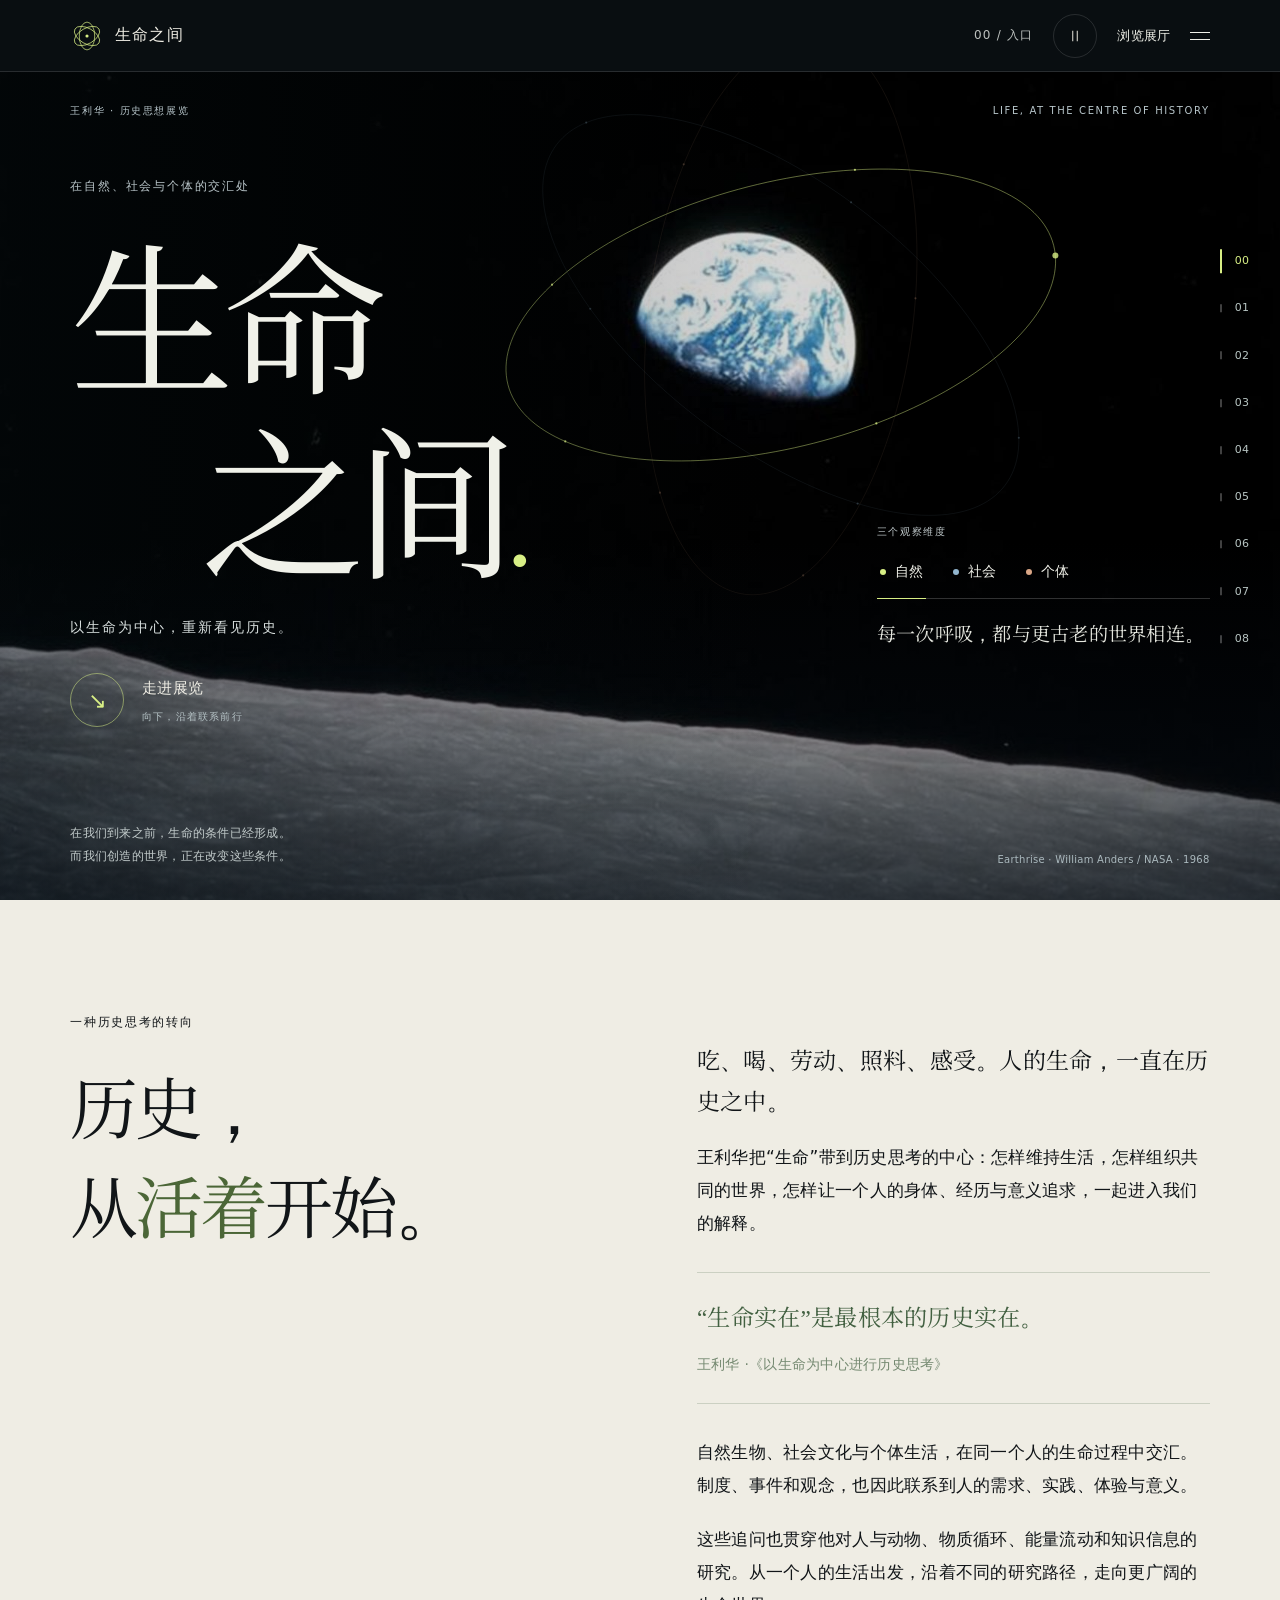
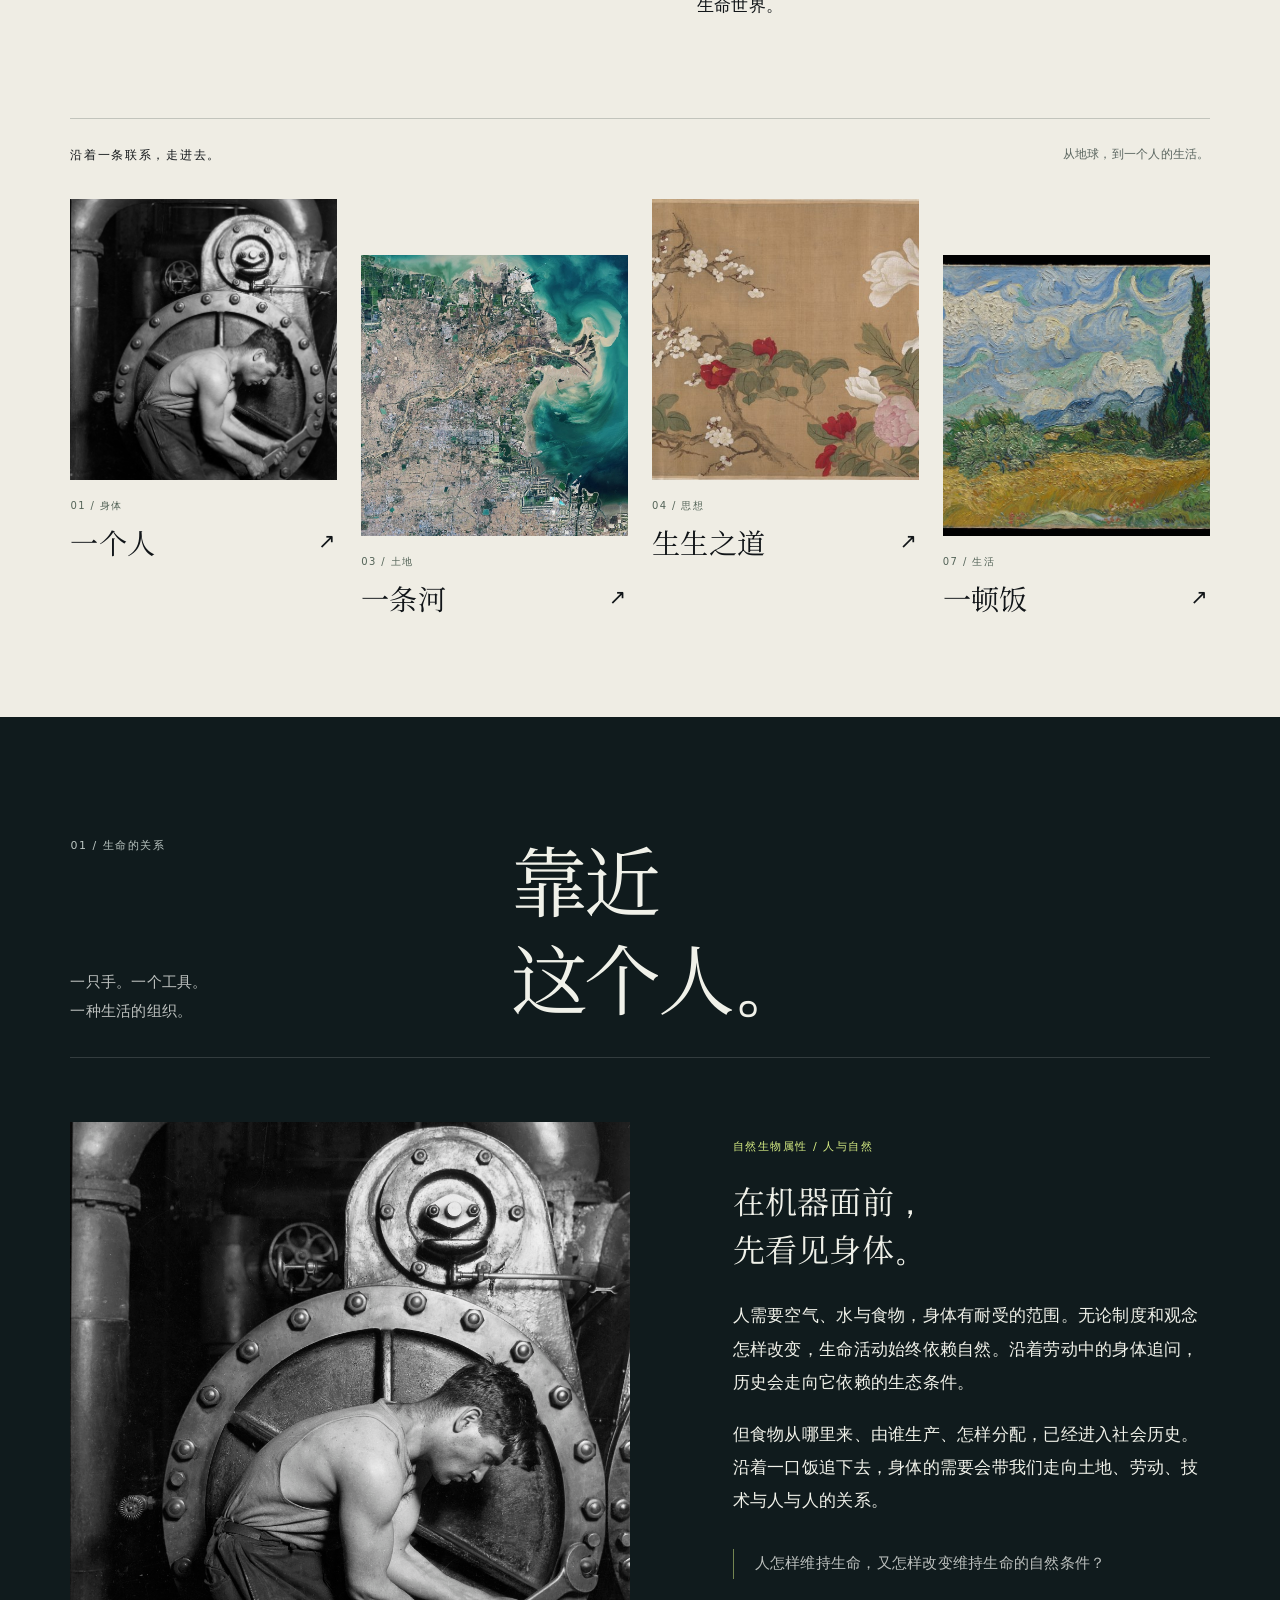
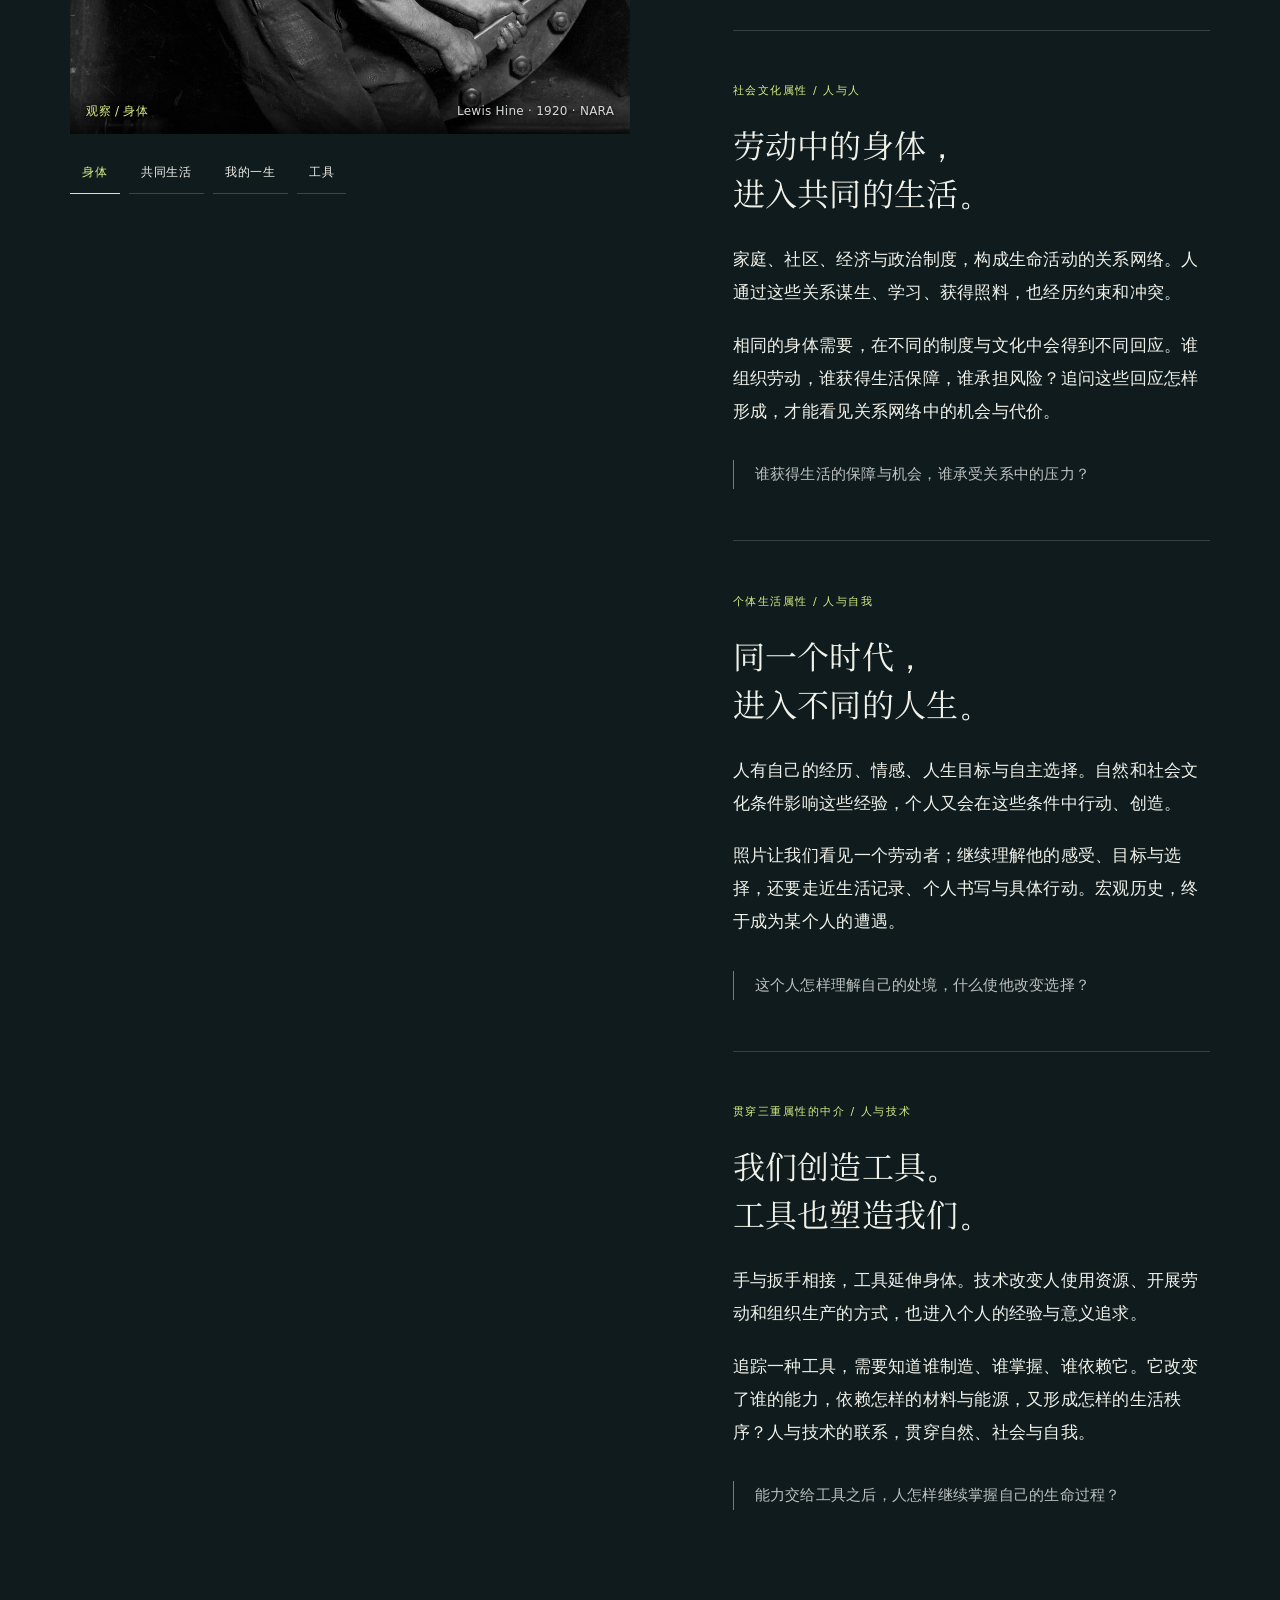
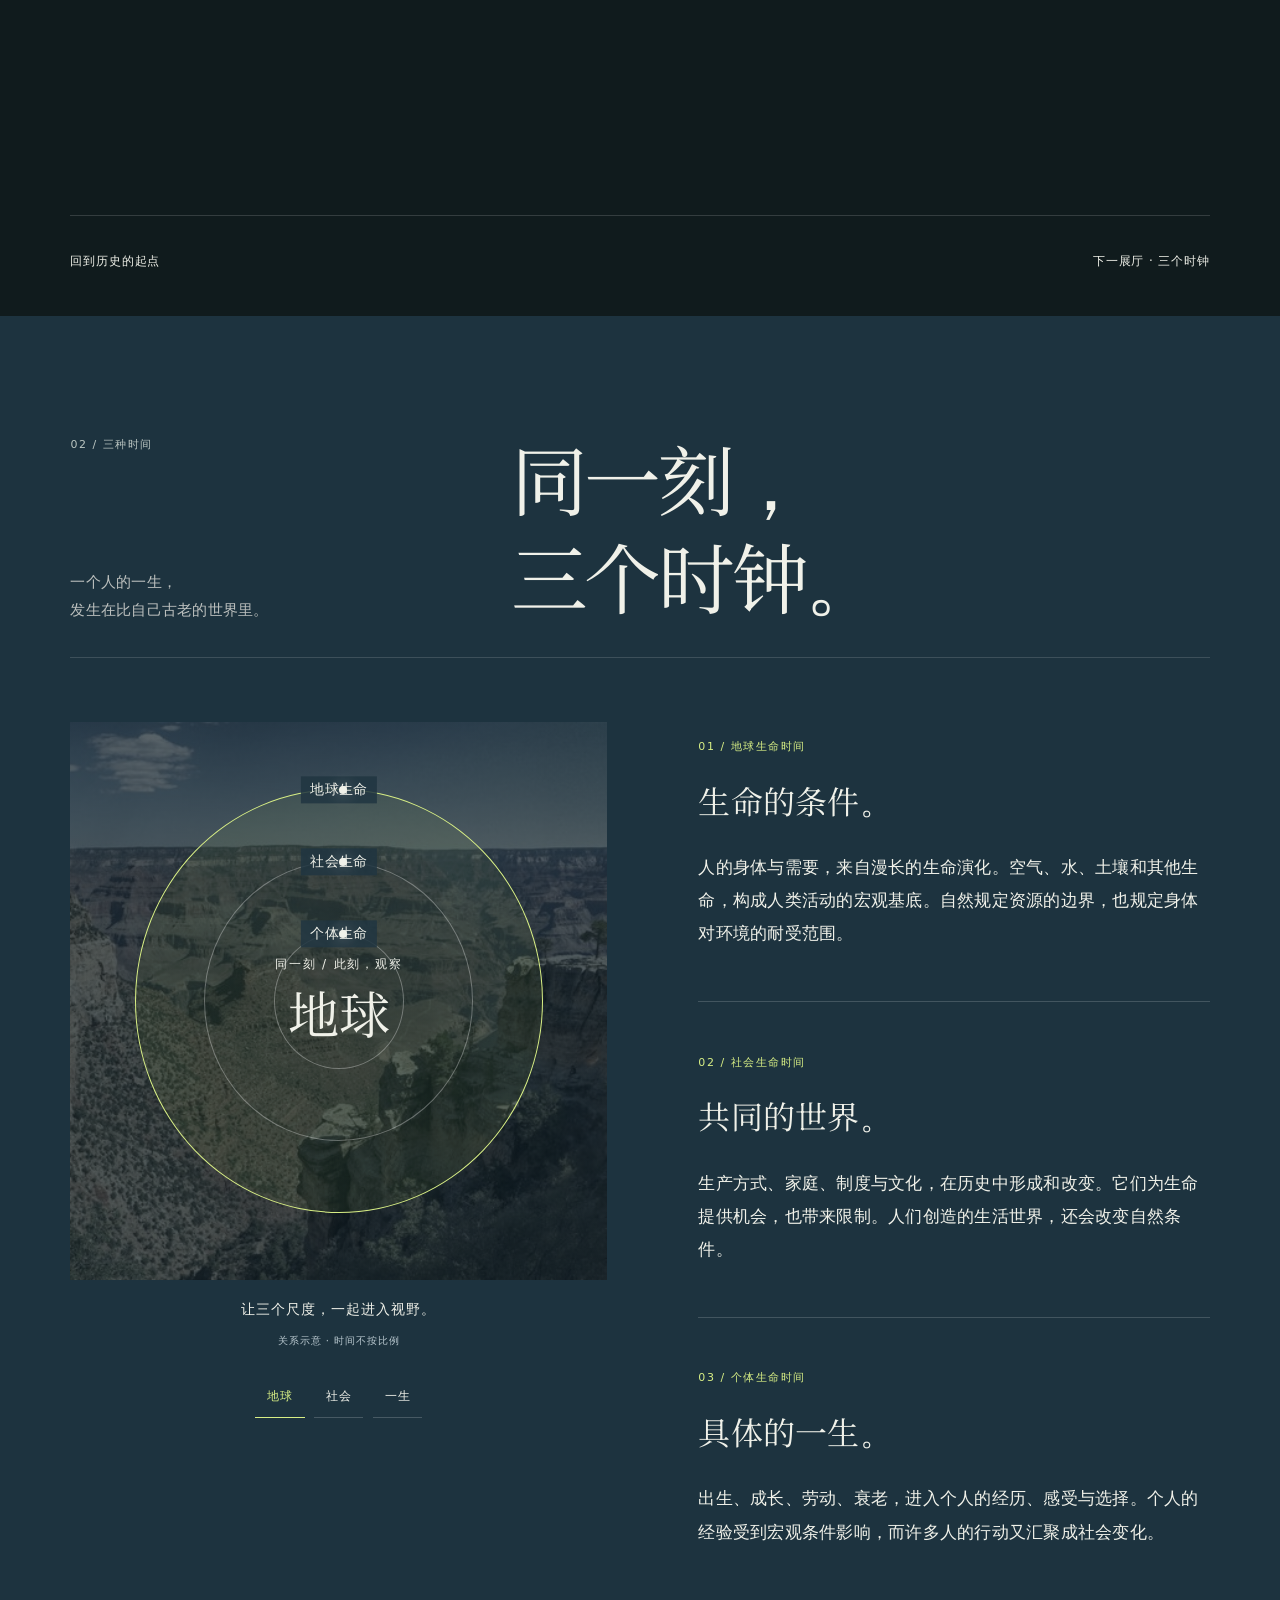
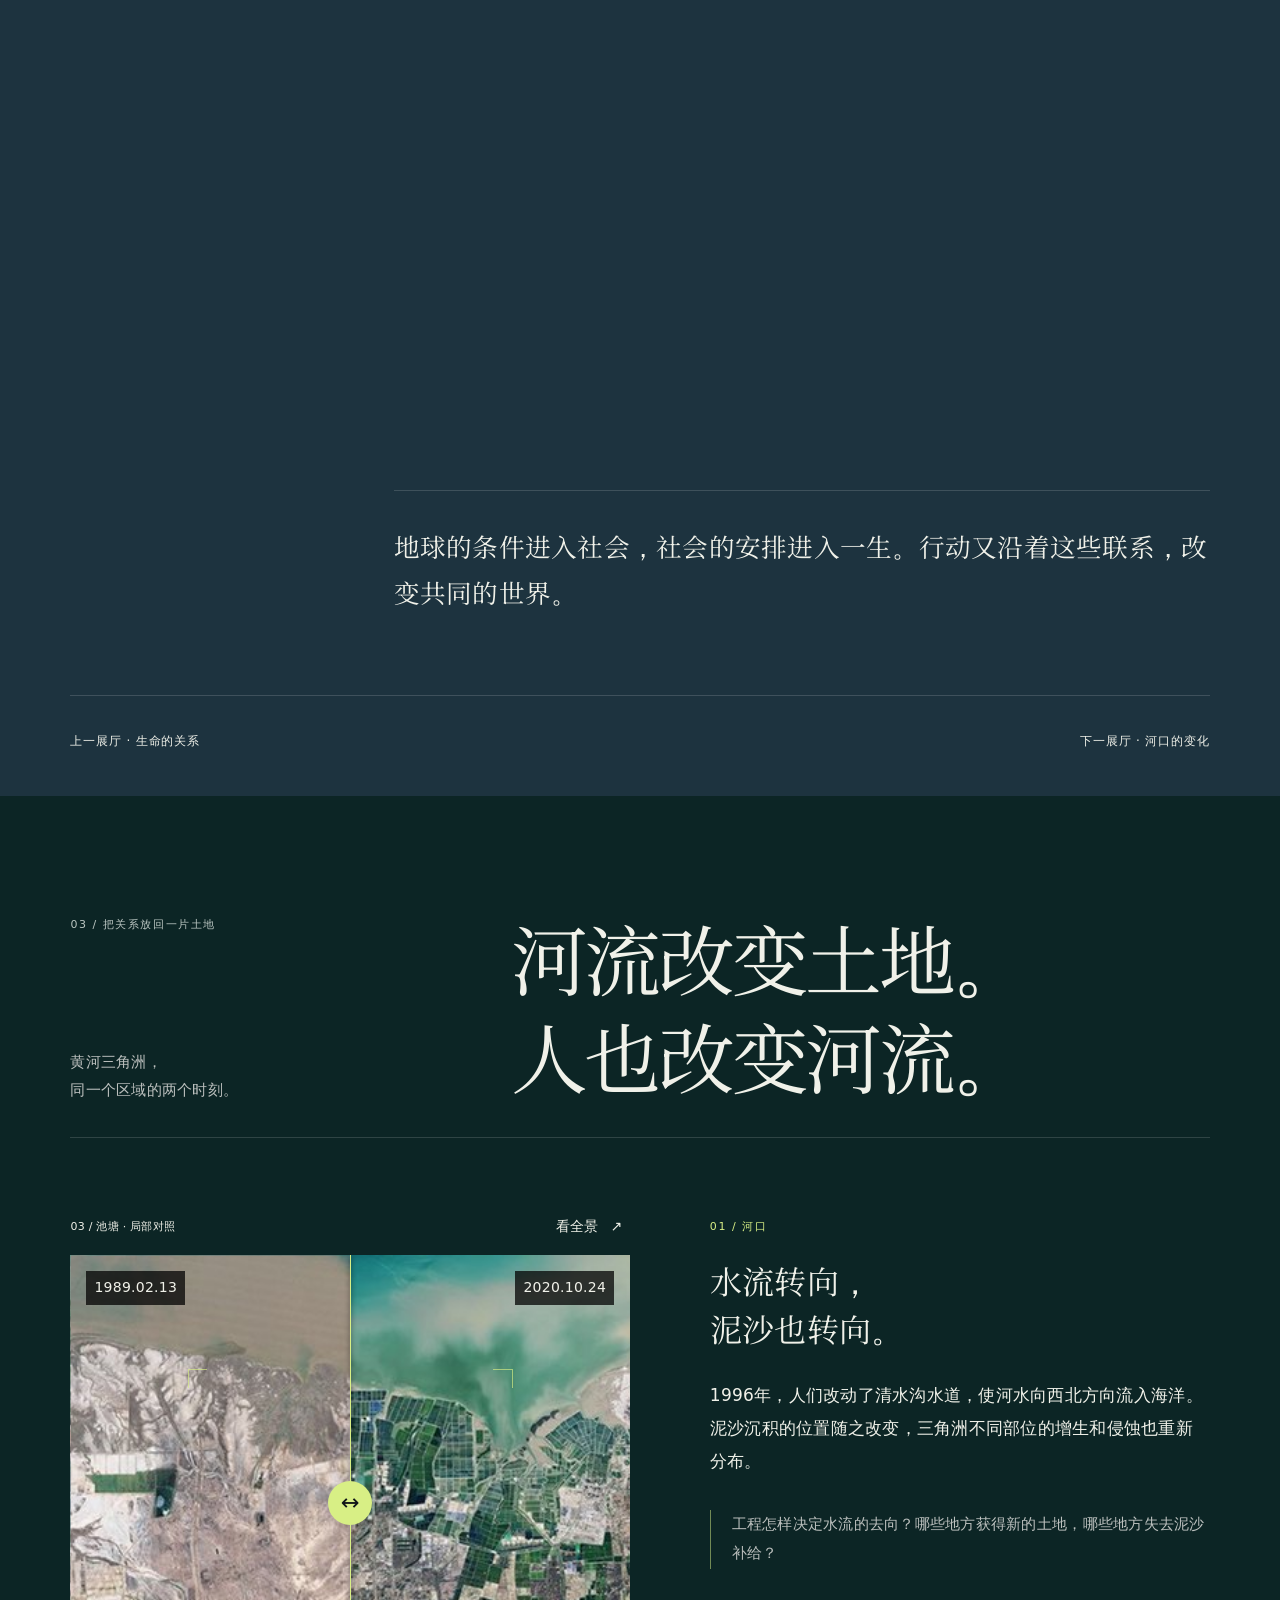
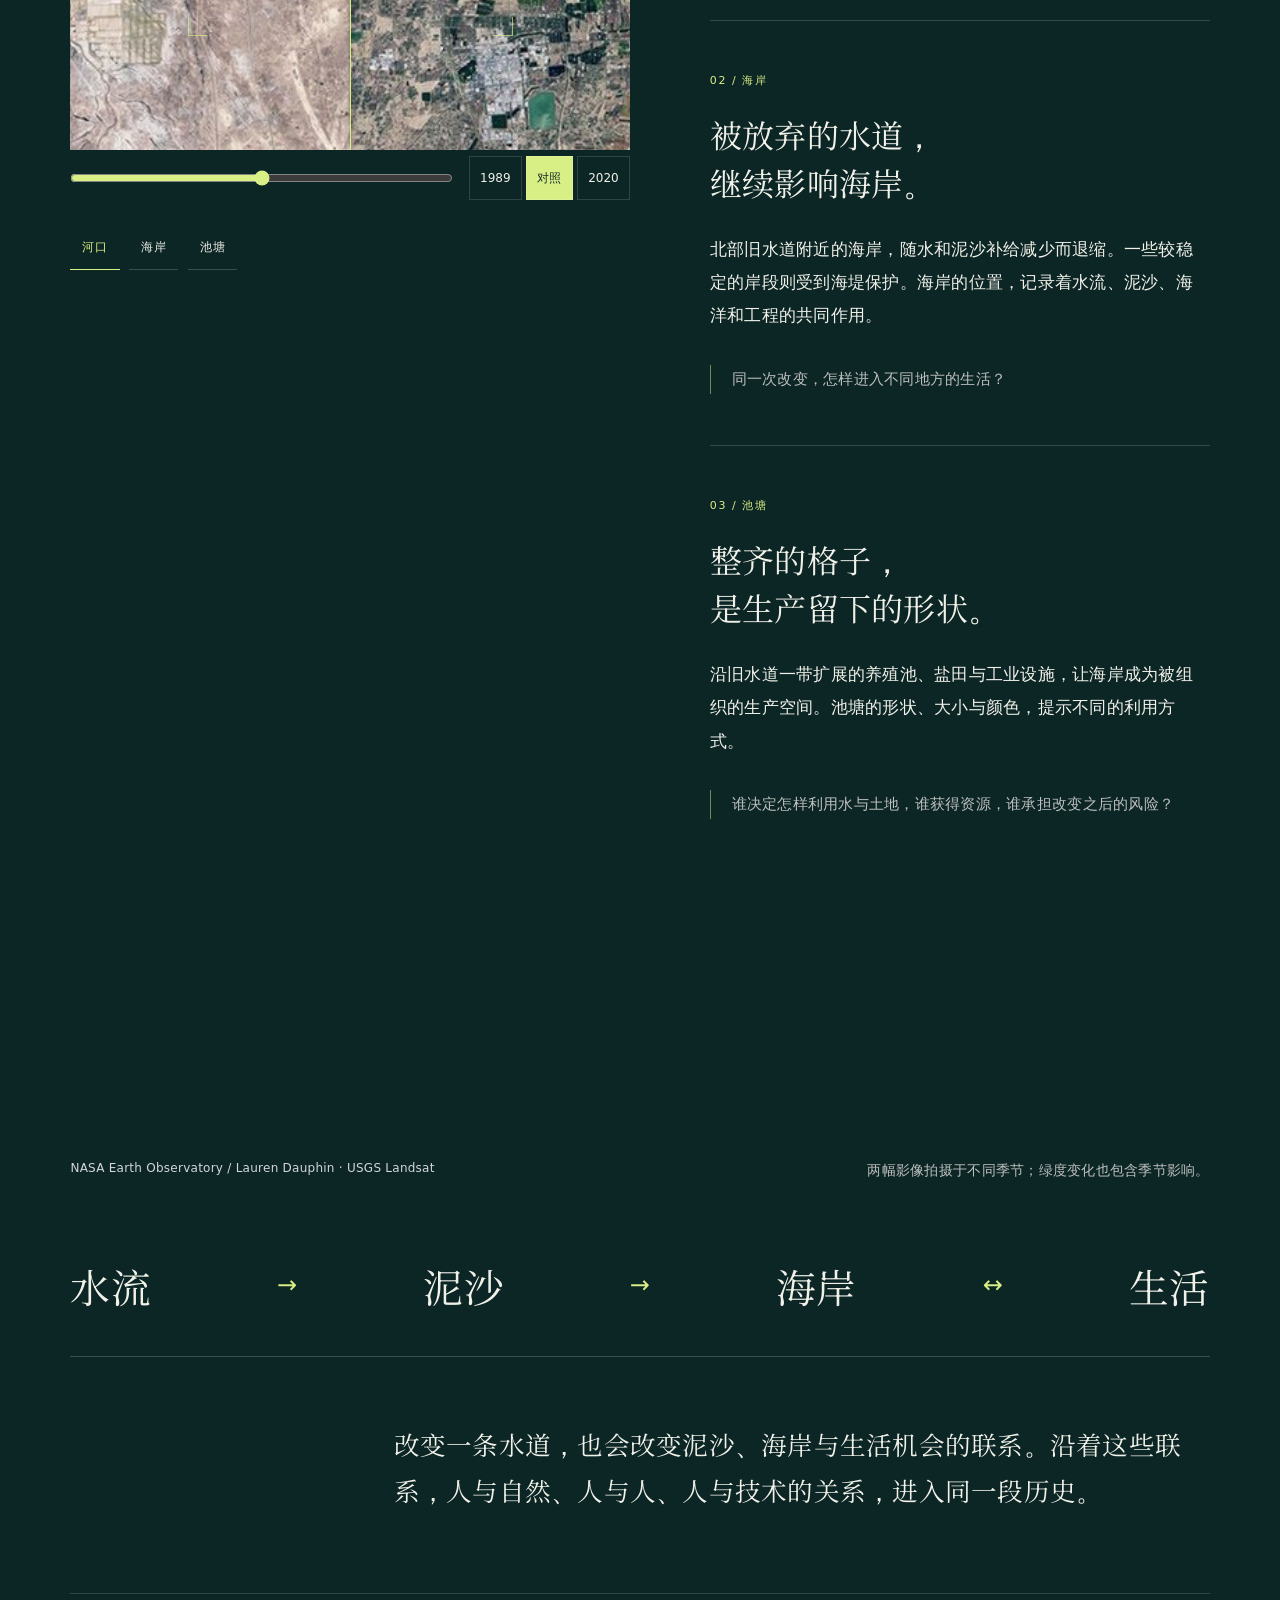
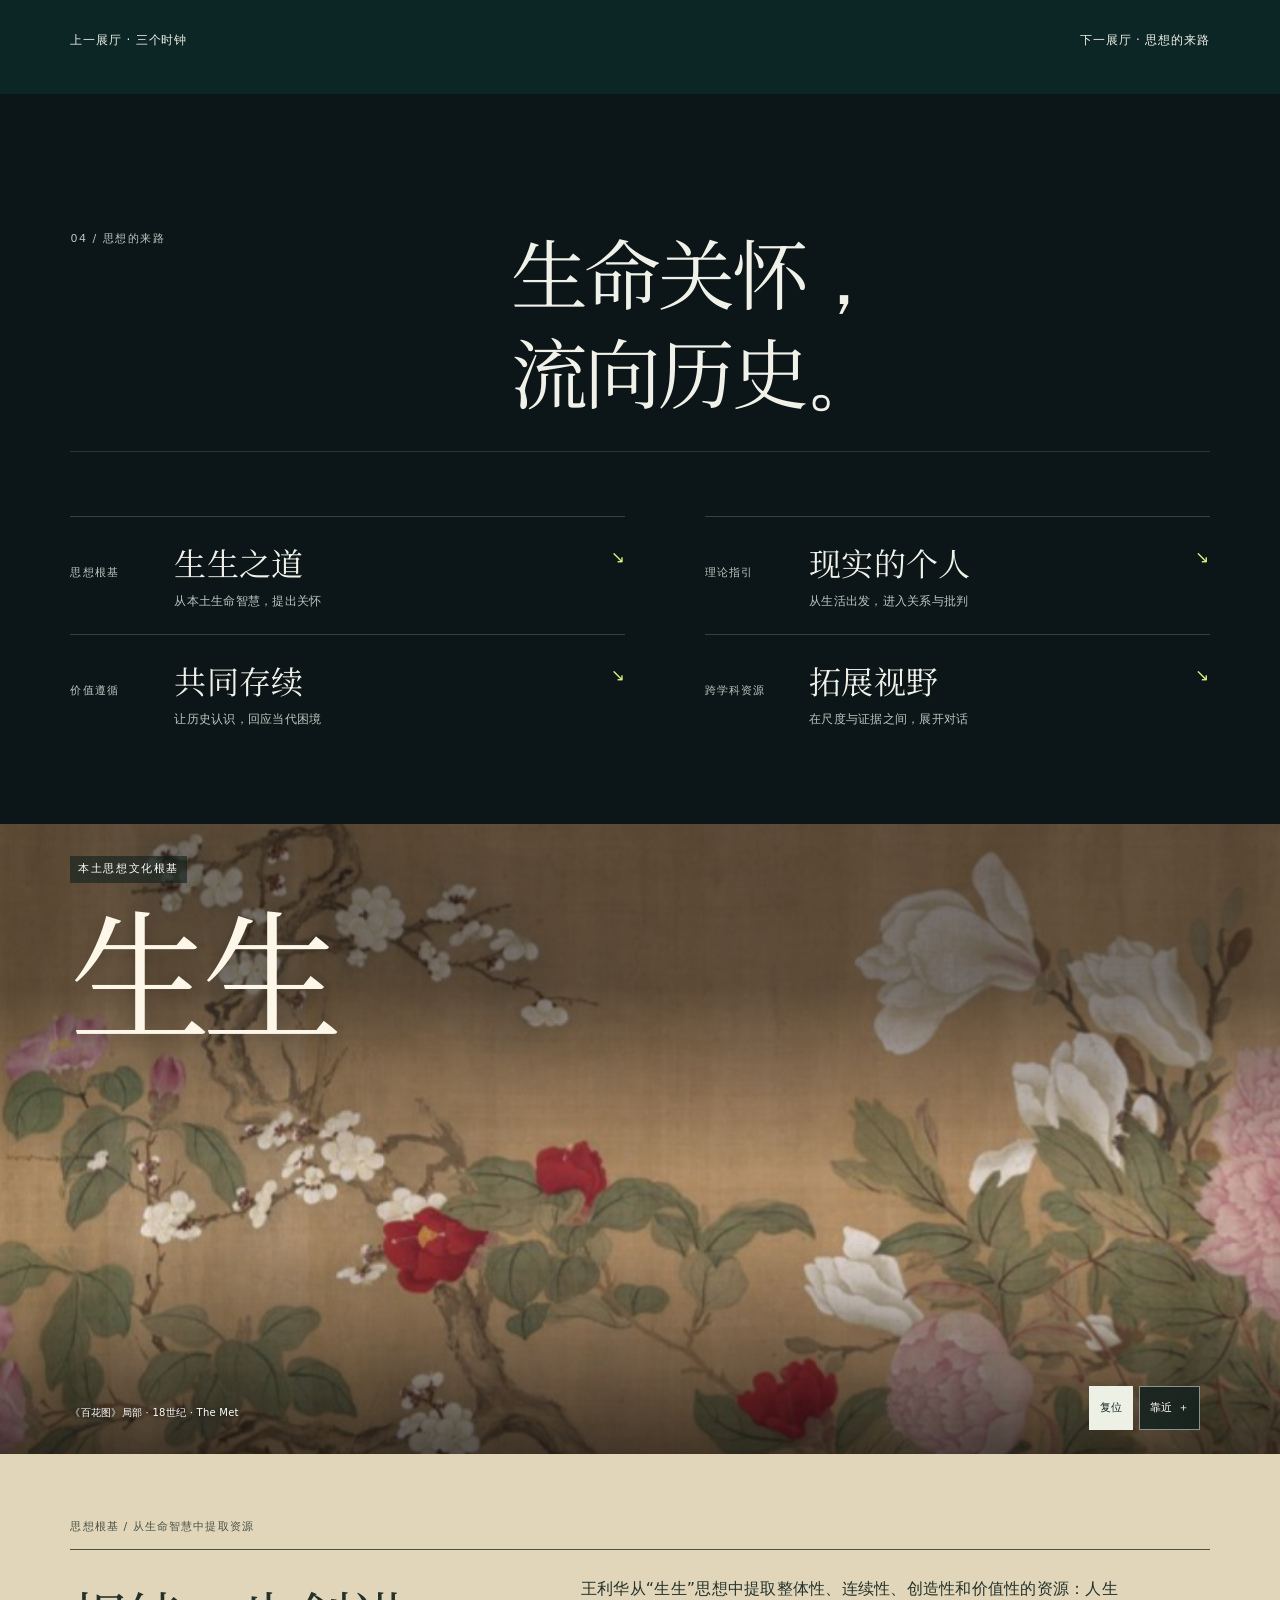
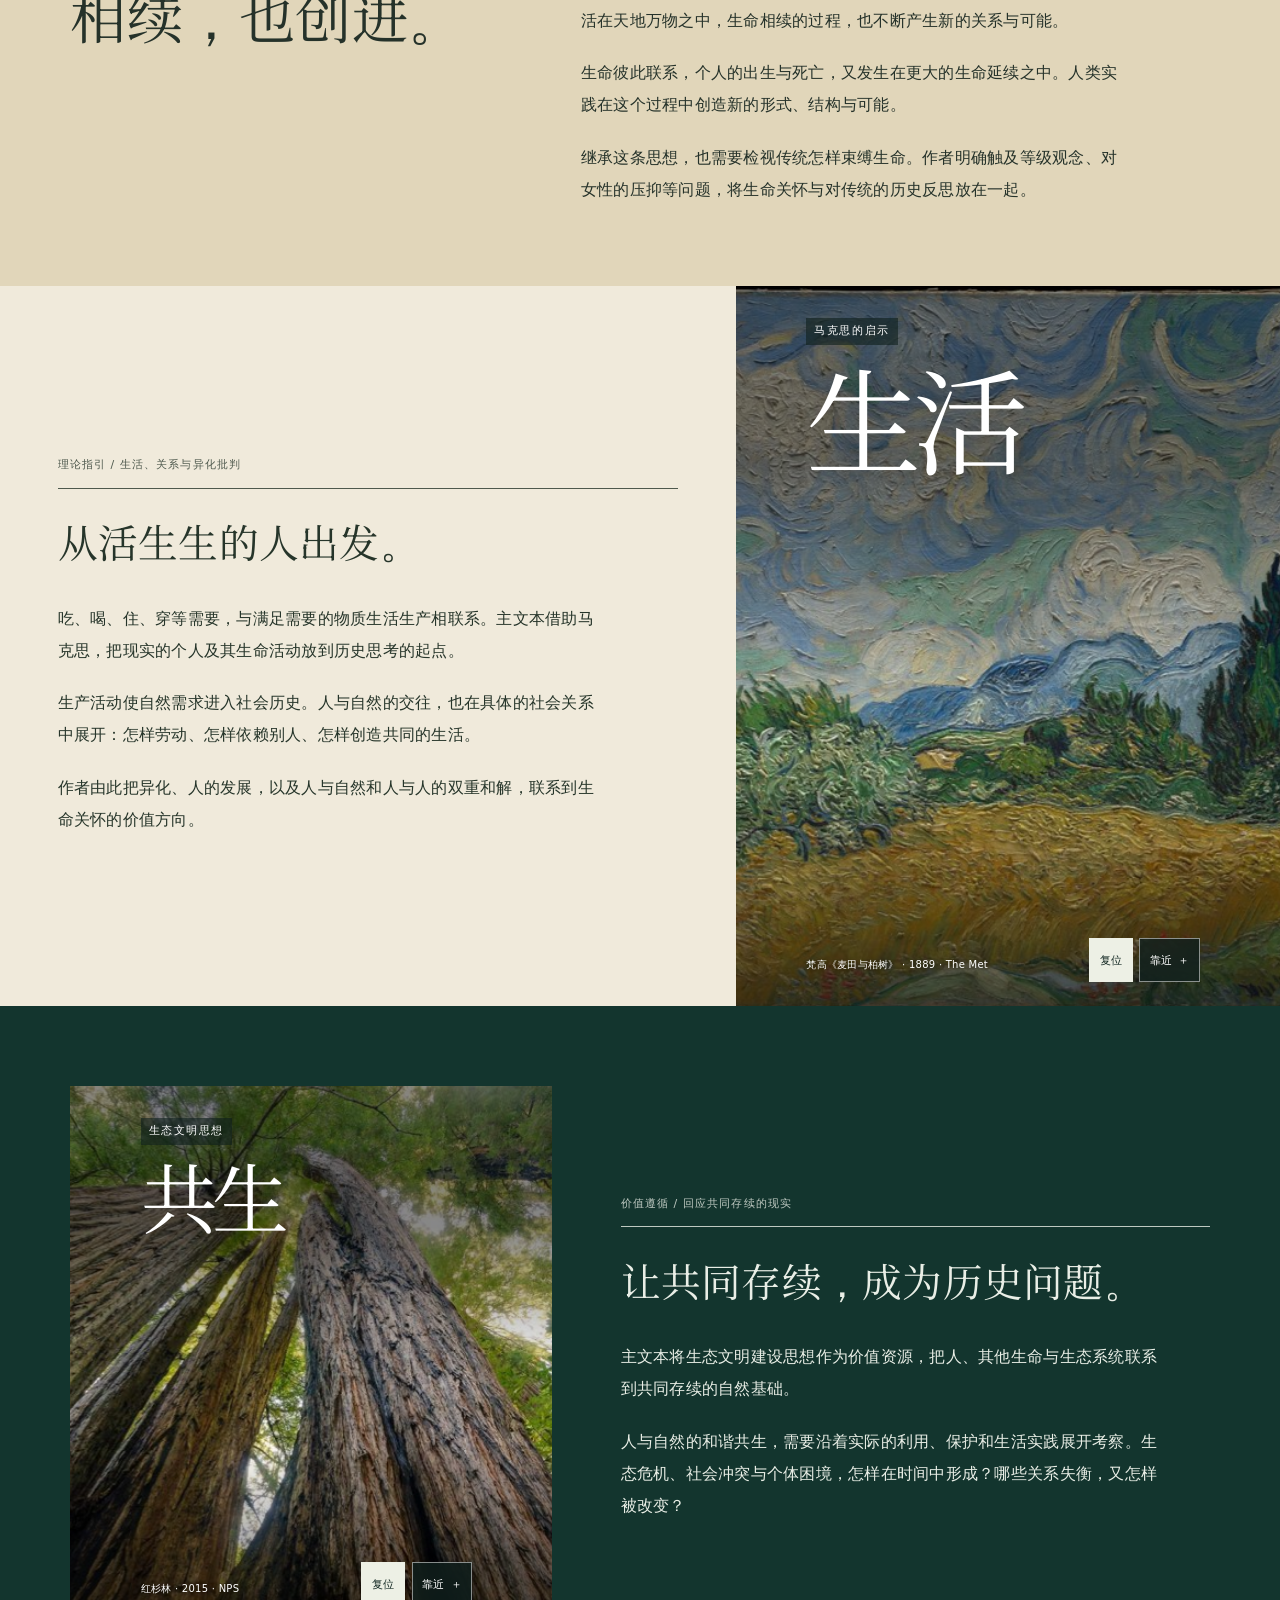
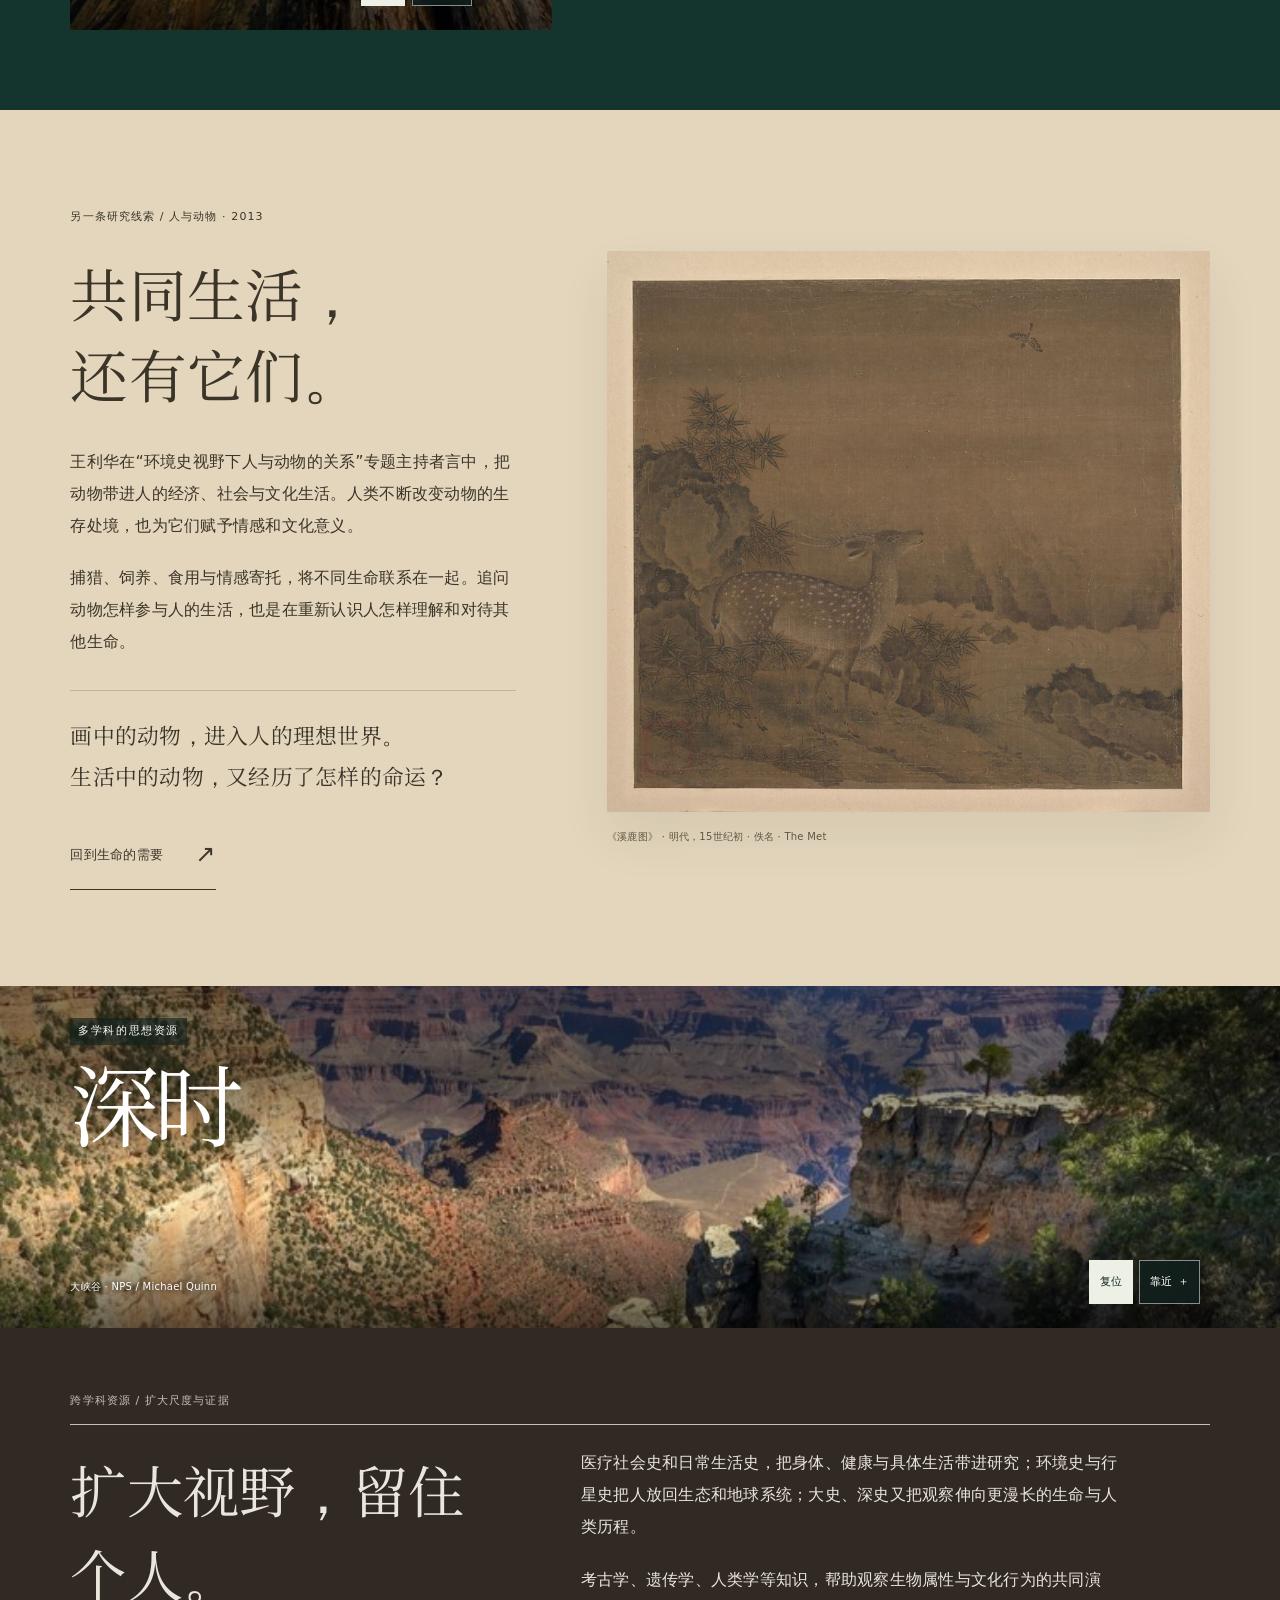
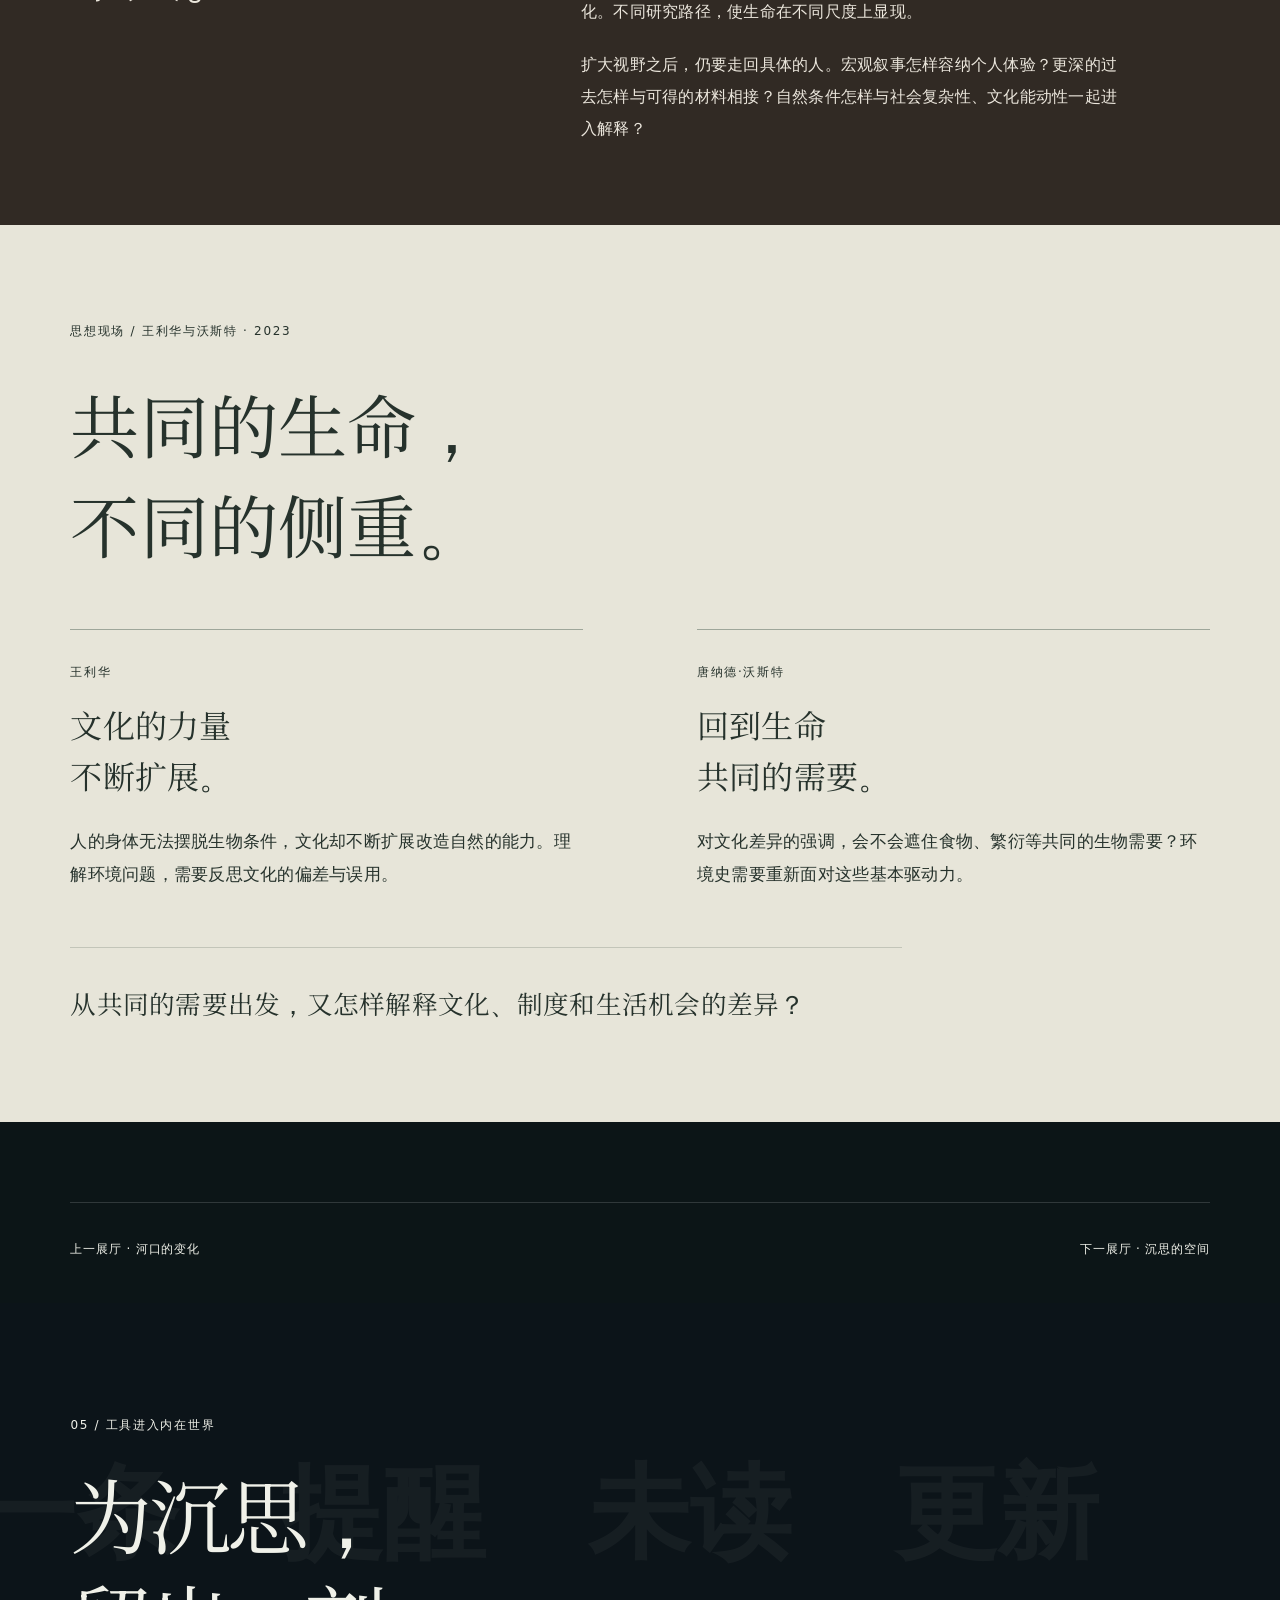
==== commit a72e297f: "Connect research on material energy information and animal relations" ====
--- a/index.html
+++ b/index.html
@@ -7,9 +7,9 @@
   <meta name="description" content="从地球到身体，从劳动到技术，进入王利华以生命为中心的历史思考。">
   <title>生命之间 · 王利华思想展览</title>
   <link rel="icon" type="image/svg+xml" href="data:image/svg+xml,%3Csvg xmlns='http://www.w3.org/2000/svg' viewBox='0 0 40 40'%3E%3Crect width='40' height='40' fill='%230b0c0e'/%3E%3Ccircle cx='20' cy='20' r='12' fill='none' stroke='%23d8ff36' stroke-width='2'/%3E%3C/svg%3E">
-  <link rel="preload" href="assets/fonts/life-serif.woff2" as="font" type="font/woff2" crossorigin>
-  <link rel="stylesheet" href="museum.css?v=6">
-  <script src="museum.js?v=6" defer></script>
+  <link rel="preload" href="assets/fonts/life-serif.woff2?v=7" as="font" type="font/woff2" crossorigin>
+  <link rel="stylesheet" href="museum.css?v=7">
+  <script src="museum.js?v=7" defer></script>
 </head>
 <body>
 <a class="skip" href="#threshold">进入展览正文</a>
@@ -24,11 +24,11 @@
   <a class="brand" href="#entrance"><svg class="life-mark" viewBox="0 0 44 44" aria-hidden="true"><ellipse cx="22" cy="22" rx="18" ry="10" transform="rotate(-30 22 22)"/><ellipse cx="22" cy="22" rx="18" ry="10" transform="rotate(30 22 22)"/><ellipse cx="22" cy="22" rx="18" ry="10" transform="rotate(90 22 22)"/><circle cx="22" cy="22" r="2"/></svg><span class="brand-name">生命之间</span></a>
   <span class="header-place" id="current-room">王利华 · 历史思考</span>
   <button class="motion-button" id="motion-button" aria-label="暂停展览动态" aria-pressed="false" title="暂停展览动态"><svg viewBox="0 0 24 24" aria-hidden="true"><path d="M9 5V19M15 5V19"/></svg></button><details class="chapter-menu" id="chapter-menu"><summary aria-controls="exhibition-nav">浏览展厅<span class="menu-icon" aria-hidden="true"></span></summary>
-<nav id="exhibition-nav" aria-label="展览目录"><div class="menu-heading"><span>八个展厅，一次相遇。</span><small>LIFE / AN EXHIBITION</small></div><div class="menu-rooms"><a href="#entrance" style="--room-image:url(assets/earthrise.jpg)"><span>序厅</span><div><strong>生命之间</strong><small>从一颗地球，走近一个人</small></div><i aria-hidden="true">↗</i></a><a href="#person" style="--room-image:url(assets/hine-mechanic.jpg)"><span>01</span><div><strong>靠近这个人</strong><small>身体、共同生活、内在世界</small></div><i aria-hidden="true">↗</i></a><a href="#time" style="--room-image:url(assets/canyon-time-800.jpg)"><span>02</span><div><strong>三个时钟</strong><small>地球的条件，具体的一生</small></div><i aria-hidden="true">↗</i></a><a href="#delta" style="--room-image:url(assets/delta-2020-960.jpg)"><span>03</span><div><strong>河口的变化</strong><small>在同一片土地上，看见改变</small></div><i aria-hidden="true">↗</i></a><a href="#ideas" style="--room-image:url(assets/hundred-flowers-800.jpg)"><span>04</span><div><strong>思想的来路</strong><small>生生、生活、共生与深时</small></div><i aria-hidden="true">↗</i></a><a href="#attention" style="--room-image:url(assets/redwood-forest-800.jpg)"><span>05</span><div><strong>沉思的空间</strong><small>把注意力，重新留给自己</small></div><i aria-hidden="true">↗</i></a><a href="#practice" style="--room-image:url(assets/wheat-field-800.jpg)"><span>06</span><div><strong>从生活追问</strong><small>沿着一件小事，向世界走去</small></div><i aria-hidden="true">↗</i></a><a href="#whole" style="--room-image:url(assets/hine-mechanic.jpg)"><span>终厅</span><div><strong>完整的人</strong><small>让生命的不同侧面相遇</small></div><i aria-hidden="true">↗</i></a></div><p class="menu-foot">从任一展厅进入，沿着联系继续。</p></nav>
+<nav id="exhibition-nav" aria-label="展览目录"><div class="menu-heading"><span>九个展厅，沿着联系前行。</span><small>LIFE / AN EXHIBITION</small></div><div class="menu-rooms"><a href="#entrance" style="--room-image:url(assets/earthrise.jpg)"><span>序厅</span><div><strong>生命之间</strong><small>从一颗地球，走近一个人</small></div><i aria-hidden="true">↗</i></a><a href="#person" style="--room-image:url(assets/hine-mechanic.jpg)"><span>01</span><div><strong>靠近这个人</strong><small>身体、共同生活、内在世界</small></div><i aria-hidden="true">↗</i></a><a href="#time" style="--room-image:url(assets/canyon-time-800.jpg)"><span>02</span><div><strong>三个时钟</strong><small>地球的条件，具体的一生</small></div><i aria-hidden="true">↗</i></a><a href="#delta" style="--room-image:url(assets/delta-2020-960.jpg)"><span>03</span><div><strong>河口的变化</strong><small>在同一片土地上，看见改变</small></div><i aria-hidden="true">↗</i></a><a href="#ideas" style="--room-image:url(assets/hundred-flowers-800.jpg)"><span>04</span><div><strong>思想的来路</strong><small>根基、理论、价值与跨学科资源</small></div><i aria-hidden="true">↗</i></a><a href="#attention" style="--room-image:url(assets/redwood-forest-800.jpg)"><span>05</span><div><strong>沉思的空间</strong><small>把注意力，重新留给自己</small></div><i aria-hidden="true">↗</i></a><a href="#flows" style="--room-image:url(assets/delta-2020-960.jpg)"><span>06</span><div><strong>三股线</strong><small>物质、能量与信息，如何交织</small></div><i aria-hidden="true">↗</i></a><a href="#practice" style="--room-image:url(assets/wheat-field-800.jpg)"><span>07</span><div><strong>从生活追问</strong><small>沿着一件小事，向世界走去</small></div><i aria-hidden="true">↗</i></a><a href="#whole" style="--room-image:url(assets/hine-mechanic.jpg)"><span>终厅</span><div><strong>完整的人</strong><small>在历史中生成，也在现实中追问</small></div><i aria-hidden="true">↗</i></a></div><p class="menu-foot">从任一展厅进入，沿着联系继续。</p></nav>
   </details>
 </div><div class="progress" aria-hidden="true"><i id="progress"></i></div></header>
 <nav class="room-rail" aria-label="展厅快速跳转">
-  <a href="#entrance" data-room="entrance" aria-label="00 入口">00</a><a href="#person" data-room="person" aria-label="01 生命的关系">01</a><a href="#time" data-room="time" aria-label="02 三种时间">02</a><a href="#delta" data-room="delta" aria-label="03 河口的变化">03</a><a href="#ideas" data-room="ideas" aria-label="04 思想的来路">04</a><a href="#attention" data-room="attention" aria-label="05 沉思的空间">05</a><a href="#practice" data-room="practice" aria-label="06 从生活追问">06</a><a href="#whole" data-room="whole" aria-label="07 完整的人">07</a>
+  <a href="#entrance" data-room="entrance" aria-label="00 入口">00</a><a href="#person" data-room="person" aria-label="01 生命的关系">01</a><a href="#time" data-room="time" aria-label="02 三种时间">02</a><a href="#delta" data-room="delta" aria-label="03 河口的变化">03</a><a href="#ideas" data-room="ideas" aria-label="04 思想的来路">04</a><a href="#attention" data-room="attention" aria-label="05 沉思的空间">05</a><a href="#flows" data-room="flows" aria-label="06 三股线">06</a><a href="#practice" data-room="practice" aria-label="07 从生活追问">07</a><a href="#whole" data-room="whole" aria-label="08 完整的人">08</a>
 </nav>
 <main>
 <section class="entrance" id="entrance" data-label="入口" data-number="00" tabindex="-1" data-lens="nature">
@@ -42,12 +42,12 @@
 </section>
 <section class="threshold light" id="threshold" tabindex="-1"><div class="wrap intro-grid">
   <div><p class="eyebrow">一种历史思考的转向</p><h2 class="display">历史，<br>从<span class="highlight">活着</span>开始。</h2></div>
-  <div class="intro-copy prose"><p class="lead">吃、喝、劳动、照料、感受。人的生命，一直在历史之中。</p><p>王利华把“生命”带到历史思考的中心：怎样维持生活，怎样组织共同的世界，怎样让一个人的身体、经历与意义追求，一起进入我们的解释。</p><blockquote><p>“生命实在”是最根本的历史实在。</p><cite>王利华 ·《以生命为中心进行历史思考》</cite></blockquote><p>自然生物、社会文化与个体生活，在同一个人的生命过程中交汇。制度、事件和观念，也因此联系到人的需求、实践、体验与意义。</p><p>这份构想沿着几组问题展开：人有怎样的生命属性？我们在什么时间尺度观察他？又应当追踪他与世界的哪些联系？</p></div>
+  <div class="intro-copy prose"><p class="lead">吃、喝、劳动、照料、感受。人的生命，一直在历史之中。</p><p>王利华把“生命”带到历史思考的中心：怎样维持生活，怎样组织共同的世界，怎样让一个人的身体、经历与意义追求，一起进入我们的解释。</p><blockquote><p>“生命实在”是最根本的历史实在。</p><cite>王利华 ·《以生命为中心进行历史思考》</cite></blockquote><p>自然生物、社会文化与个体生活，在同一个人的生命过程中交汇。制度、事件和观念，也因此联系到人的需求、实践、体验与意义。</p><p>这些追问也贯穿他对人与动物、物质循环、能量流动和知识信息的研究。从一个人的生活出发，沿着不同的研究路径，走向更广阔的生命世界。</p></div>
 </div><nav class="exhibition-doorways" aria-label="选择一个展览起点"><div class="doorways-label"><p class="eyebrow">沿着一条联系，走进去。</p><span>从地球，到一个人的生活。</span></div><div class="doorway-grid">
 <a href="#person"><div class="doorway-image"><img src="assets/hine-mechanic.jpg" alt="" loading="lazy" width="2155" height="3000"></div><span class="doorway-number">01 / 身体</span><strong>一个人</strong><i aria-hidden="true">↗</i></a>
 <a href="#delta"><div class="doorway-image"><img src="assets/delta-2020-960.jpg" alt="" loading="lazy" width="960" height="1067"></div><span class="doorway-number">03 / 土地</span><strong>一条河</strong><i aria-hidden="true">↗</i></a>
 <a href="#ideas"><div class="doorway-image"><img src="assets/hundred-flowers-800.jpg" alt="" loading="lazy" width="800" height="479"></div><span class="doorway-number">04 / 思想</span><strong>生生之道</strong><i aria-hidden="true">↗</i></a>
-<a href="#practice"><div class="doorway-image"><img src="assets/wheat-field-800.jpg" alt="" loading="lazy" width="800" height="637"></div><span class="doorway-number">06 / 生活</span><strong>一顿饭</strong><i aria-hidden="true">↗</i></a>
+<a href="#practice"><div class="doorway-image"><img src="assets/wheat-field-800.jpg" alt="" loading="lazy" width="800" height="637"></div><span class="doorway-number">07 / 生活</span><strong>一顿饭</strong><i aria-hidden="true">↗</i></a>
 </div></nav></section>
 <section class="person chapter" id="person" data-label="生命的关系" data-number="01" tabindex="-1"><div class="wrap">
   <header class="chapter-heading"><p class="eyebrow">01 / 生命的关系</p><h2 class="display">靠近<br>这个人。</h2><p class="chapter-intro">一只手。一个工具。<br>一种生活的组织。</p></header>
@@ -86,20 +86,44 @@
   <nav class="chapter-footer" aria-label="河口展厅导航"><a href="#time">上一展厅 · 三个时钟</a><a href="#ideas">下一展厅 · 思想的来路</a></nav>
 </div></section>
 <section class="ideas chapter" id="ideas" data-label="思想的来路" data-number="04" tabindex="-1">
-  <div class="wrap"><header class="chapter-heading"><p class="eyebrow">04 / 思想的来路</p><h2 class="display">生命关怀，<br>流向历史。</h2></header><nav class="section-links ideas-links" aria-label="思想资源"><a href="#idea-sheng">生生</a><a href="#idea-marx">生活</a><a href="#idea-ecology">共生</a><a href="#idea-history">深时</a></nav></div>
-  <article class="idea-essay sheng" id="idea-sheng" tabindex="-1"><div class="wrap idea-layout"><div class="idea-sign"><p class="eyebrow">01 / 生生之道</p><span aria-hidden="true">生生</span><figure class="idea-art" id="art-sheng"><img class="art-image" src="assets/hundred-flowers-1600.jpg" srcset="assets/hundred-flowers-800.jpg 800w, assets/hundred-flowers-1600.jpg 1600w" sizes="(max-width:600px) calc(100vw - 2.5rem), 720px" alt="梅、山茶、玉兰和牡丹交错生长的中国花卉长卷局部" loading="lazy"><figcaption>《百花图》局部 · 18世纪 · The Met</figcaption><div class="art-controls" aria-label="观察作品"><button data-art-view="whole" aria-pressed="true">复位</button><button data-art-view="detail" aria-pressed="false">靠近<span aria-hidden="true">＋</span></button></div></figure></div><div class="idea-copy prose"><h3>相续，也创进。</h3><p>王利华从“生生”思想中提取整体性、连续性、创造性和价值性的资源：人生活在天地万物之中，生命相续的过程，也不断产生新的关系与可能。</p><p>生命彼此联系，个人的出生与死亡，又发生在更大的生命延续之中。人类实践在这个过程中创造新的形式、结构与可能。</p><p>继承这条思想，也需要检视传统怎样束缚生命。作者明确触及等级观念、对女性的压抑等问题，将生命关怀与对传统的历史反思放在一起。</p></div></div></article>
-  <article class="idea-essay marx" id="idea-marx" tabindex="-1"><div class="wrap idea-layout"><div class="idea-sign"><p class="eyebrow">02 / 马克思的启示</p><span aria-hidden="true">生活</span><figure class="idea-art" id="art-marx"><img class="art-image" src="assets/wheat-field-1600.jpg" srcset="assets/wheat-field-800.jpg 800w, assets/wheat-field-1600.jpg 1200w" sizes="(max-width:600px) calc(100vw - 2.5rem), 720px" alt="梵高画中的金黄麦田、柏树和翻卷的天空" loading="lazy"><figcaption>梵高《麦田与柏树》 · 1889 · The Met</figcaption><div class="art-controls" aria-label="观察作品"><button data-art-view="whole" aria-pressed="true">复位</button><button data-art-view="detail" aria-pressed="false">靠近<span aria-hidden="true">＋</span></button></div></figure></div><div class="idea-copy prose"><h3>从活生生的人出发。</h3><p>吃、喝、住、穿等需要，与满足需要的物质生活生产相联系。主文本借助马克思，把现实的个人及其生命活动放到历史思考的起点。</p><p>生产活动使自然需求进入社会历史。人与自然的交往，也在具体的社会关系中展开：怎样劳动、怎样依赖别人、怎样创造共同的生活。</p><p>作者由此把异化、人的发展，以及人与自然和人与人的双重和解，联系到生命关怀的价值方向。</p></div></div></article>
-  <article class="idea-essay ecology" id="idea-ecology" tabindex="-1"><div class="wrap idea-layout"><div class="idea-sign"><p class="eyebrow">03 / 生态文明</p><span aria-hidden="true">共生</span><figure class="idea-art" id="art-ecology"><img class="art-image" src="assets/redwood-forest-1600.jpg" srcset="assets/redwood-forest-800.jpg 800w, assets/redwood-forest-1600.jpg 1600w" sizes="(max-width:600px) calc(100vw - 2.5rem), 720px" alt="从林下仰望红杉，树干、枝叶和天空形成共同的空间" loading="lazy"><figcaption>红杉林 · 2015 · NPS</figcaption><div class="art-controls" aria-label="观察作品"><button data-art-view="whole" aria-pressed="true">复位</button><button data-art-view="detail" aria-pressed="false">靠近<span aria-hidden="true">＋</span></button></div></figure></div><div class="idea-copy prose"><h3>让共同存续，成为历史问题。</h3><p>主文本将生态文明建设思想作为价值资源，把人、其他生命与生态系统联系到共同存续的自然基础。</p><p>人与自然的和谐共生，需要沿着实际的利用、保护和生活实践展开考察。生态危机、社会冲突与个体困境，怎样在时间中形成？哪些关系失衡，又怎样被改变？</p></div></div></article>
-  <article class="idea-essay deep-time" id="idea-history" tabindex="-1"><div class="wrap idea-layout"><div class="idea-sign"><p class="eyebrow">04 / 跨学科对话</p><span aria-hidden="true">深时</span><figure class="idea-art" id="art-history"><img class="art-image" src="assets/canyon-time-1600.jpg" srcset="assets/canyon-time-800.jpg 800w, assets/canyon-time-1600.jpg 1328w" sizes="(max-width:600px) calc(100vw - 2.5rem), 720px" alt="大峡谷层叠的岩壁与谷地，展现地球过程留下的层次" loading="lazy"><figcaption>大峡谷 · NPS / Michael Quinn</figcaption><div class="art-controls" aria-label="观察作品"><button data-art-view="whole" aria-pressed="true">复位</button><button data-art-view="detail" aria-pressed="false">靠近<span aria-hidden="true">＋</span></button></div></figure></div><div class="idea-copy prose"><h3>扩大视野，留住个人。</h3><p>医疗社会史和日常生活史，把身体、健康与具体生活带进研究；环境史与行星史把人放回生态和地球系统；大史、深史又把观察伸向更漫长的生命与人类历程。</p><p>考古学、遗传学、人类学等知识，帮助观察生物属性与文化行为的共同演化。不同研究路径，使生命在不同尺度上显现。</p><p>扩大视野之后，仍要走回具体的人。宏观叙事怎样容纳个人体验？更深的过去怎样与可得的材料相接？自然条件怎样与社会复杂性、文化能动性一起进入解释？</p></div></div></article>
+  <div class="wrap"><header class="chapter-heading"><p class="eyebrow">04 / 思想的来路</p><h2 class="display">生命关怀，<br>流向历史。</h2></header><nav class="ideas-role-map" aria-label="思想资源及其作用">
+<a href="#idea-sheng"><span>思想根基</span><strong>生生之道</strong><small>从本土生命智慧，提出关怀</small><i aria-hidden="true">↘</i></a>
+<a href="#idea-marx"><span>理论指引</span><strong>现实的个人</strong><small>从生活出发，进入关系与批判</small><i aria-hidden="true">↘</i></a>
+<a href="#idea-ecology"><span>价值遵循</span><strong>共同存续</strong><small>让历史认识，回应当代困境</small><i aria-hidden="true">↘</i></a>
+<a href="#idea-history"><span>跨学科资源</span><strong>拓展视野</strong><small>在尺度与证据之间，展开对话</small><i aria-hidden="true">↘</i></a>
+</nav></div>
+  <article class="idea-essay sheng" id="idea-sheng" tabindex="-1"><div class="wrap idea-layout"><div class="idea-sign"><p class="eyebrow">本土思想文化根基</p><span aria-hidden="true">生生</span><figure class="idea-art" id="art-sheng"><img class="art-image" src="assets/hundred-flowers-1600.jpg" srcset="assets/hundred-flowers-800.jpg 800w, assets/hundred-flowers-1600.jpg 1600w" sizes="(max-width:600px) calc(100vw - 2.5rem), 720px" alt="梅、山茶、玉兰和牡丹交错生长的中国花卉长卷局部" loading="lazy"><figcaption>《百花图》局部 · 18世纪 · The Met</figcaption><div class="art-controls" aria-label="观察作品"><button data-art-view="whole" aria-pressed="true">复位</button><button data-art-view="detail" aria-pressed="false">靠近<span aria-hidden="true">＋</span></button></div></figure></div><div class="idea-copy prose"><p class="resource-role">思想根基 / 从生命智慧中提取资源</p><h3>相续，也创进。</h3><p>王利华从“生生”思想中提取整体性、连续性、创造性和价值性的资源：人生活在天地万物之中，生命相续的过程，也不断产生新的关系与可能。</p><p>生命彼此联系，个人的出生与死亡，又发生在更大的生命延续之中。人类实践在这个过程中创造新的形式、结构与可能。</p><p>继承这条思想，也需要检视传统怎样束缚生命。作者明确触及等级观念、对女性的压抑等问题，将生命关怀与对传统的历史反思放在一起。</p></div></div></article>
+  <article class="idea-essay marx" id="idea-marx" tabindex="-1"><div class="wrap idea-layout"><div class="idea-sign"><p class="eyebrow">马克思的启示</p><span aria-hidden="true">生活</span><figure class="idea-art" id="art-marx"><img class="art-image" src="assets/wheat-field-1600.jpg" srcset="assets/wheat-field-800.jpg 800w, assets/wheat-field-1600.jpg 1200w" sizes="(max-width:600px) calc(100vw - 2.5rem), 720px" alt="梵高画中的金黄麦田、柏树和翻卷的天空" loading="lazy"><figcaption>梵高《麦田与柏树》 · 1889 · The Met</figcaption><div class="art-controls" aria-label="观察作品"><button data-art-view="whole" aria-pressed="true">复位</button><button data-art-view="detail" aria-pressed="false">靠近<span aria-hidden="true">＋</span></button></div></figure></div><div class="idea-copy prose"><p class="resource-role">理论指引 / 生活、关系与异化批判</p><h3>从活生生的人出发。</h3><p>吃、喝、住、穿等需要，与满足需要的物质生活生产相联系。主文本借助马克思，把现实的个人及其生命活动放到历史思考的起点。</p><p>生产活动使自然需求进入社会历史。人与自然的交往，也在具体的社会关系中展开：怎样劳动、怎样依赖别人、怎样创造共同的生活。</p><p>作者由此把异化、人的发展，以及人与自然和人与人的双重和解，联系到生命关怀的价值方向。</p></div></div></article>
+  <article class="idea-essay ecology" id="idea-ecology" tabindex="-1"><div class="wrap idea-layout"><div class="idea-sign"><p class="eyebrow">生态文明思想</p><span aria-hidden="true">共生</span><figure class="idea-art" id="art-ecology"><img class="art-image" src="assets/redwood-forest-1600.jpg" srcset="assets/redwood-forest-800.jpg 800w, assets/redwood-forest-1600.jpg 1600w" sizes="(max-width:600px) calc(100vw - 2.5rem), 720px" alt="从林下仰望红杉，树干、枝叶和天空形成共同的空间" loading="lazy"><figcaption>红杉林 · 2015 · NPS</figcaption><div class="art-controls" aria-label="观察作品"><button data-art-view="whole" aria-pressed="true">复位</button><button data-art-view="detail" aria-pressed="false">靠近<span aria-hidden="true">＋</span></button></div></figure></div><div class="idea-copy prose"><p class="resource-role">价值遵循 / 回应共同存续的现实</p><h3>让共同存续，成为历史问题。</h3><p>主文本将生态文明建设思想作为价值资源，把人、其他生命与生态系统联系到共同存续的自然基础。</p><p>人与自然的和谐共生，需要沿着实际的利用、保护和生活实践展开考察。生态危机、社会冲突与个体困境，怎样在时间中形成？哪些关系失衡，又怎样被改变？</p></div></div></article>
+<article class="species-study light" id="other-lives" tabindex="-1"><div class="wrap species-layout">
+<div class="species-copy prose"><p class="eyebrow">另一条研究线索 / 人与动物 · 2013</p><h3>共同生活，<br>还有它们。</h3><p>王利华在“环境史视野下人与动物的关系”专题主持者言中，把动物带进人的经济、社会与文化生活。人类不断改变动物的生存处境，也为它们赋予情感和文化意义。</p><p>捕猎、饲养、食用与情感寄托，将不同生命联系在一起。追问动物怎样参与人的生活，也是在重新认识人怎样理解和对待其他生命。</p><p class="species-question">画中的动物，进入人的理想世界。<br>生活中的动物，又经历了怎样的命运？</p><a class="text-link" href="#body">回到生命的需要<span aria-hidden="true">↗</span></a></div>
+<figure class="species-art"><img src="assets/deer-stream-1200.jpg" srcset="assets/deer-stream-800.jpg 800w, assets/deer-stream-1200.jpg 1200w" sizes="(max-width:900px) 90vw, 50vw" width="1200" height="1118" alt="明代《溪鹿图》中，一对鹿立在溪水与竹石之间" loading="lazy"><figcaption>《溪鹿图》 · 明代，15世纪初 · 佚名 · The Met</figcaption></figure>
+</div></article>
+  <article class="idea-essay deep-time" id="idea-history" tabindex="-1"><div class="wrap idea-layout"><div class="idea-sign"><p class="eyebrow">多学科的思想资源</p><span aria-hidden="true">深时</span><figure class="idea-art" id="art-history"><img class="art-image" src="assets/canyon-time-1600.jpg" srcset="assets/canyon-time-800.jpg 800w, assets/canyon-time-1600.jpg 1328w" sizes="(max-width:600px) calc(100vw - 2.5rem), 720px" alt="大峡谷层叠的岩壁与谷地，展现地球过程留下的层次" loading="lazy"><figcaption>大峡谷 · NPS / Michael Quinn</figcaption><div class="art-controls" aria-label="观察作品"><button data-art-view="whole" aria-pressed="true">复位</button><button data-art-view="detail" aria-pressed="false">靠近<span aria-hidden="true">＋</span></button></div></figure></div><div class="idea-copy prose"><p class="resource-role">跨学科资源 / 扩大尺度与证据</p><h3>扩大视野，留住个人。</h3><p>医疗社会史和日常生活史，把身体、健康与具体生活带进研究；环境史与行星史把人放回生态和地球系统；大史、深史又把观察伸向更漫长的生命与人类历程。</p><p>考古学、遗传学、人类学等知识，帮助观察生物属性与文化行为的共同演化。不同研究路径，使生命在不同尺度上显现。</p><p>扩大视野之后，仍要走回具体的人。宏观叙事怎样容纳个人体验？更深的过去怎样与可得的材料相接？自然条件怎样与社会复杂性、文化能动性一起进入解释？</p></div></div></article>
   <div class="conversation light"><div class="wrap"><p class="eyebrow">思想现场 / 王利华与沃斯特 · 2023</p><h3>共同的生命，<br>不同的侧重。</h3><div class="voices"><article><p class="eyebrow">王利华</p><h4>文化的力量<br>不断扩展。</h4><p>人的身体无法摆脱生物条件，文化却不断扩展改造自然的能力。理解环境问题，需要反思文化的偏差与误用。</p></article><article><p class="eyebrow">唐纳德·沃斯特</p><h4>回到生命<br>共同的需要。</h4><p>对文化差异的强调，会不会遮住食物、繁衍等共同的生物需要？环境史需要重新面对这些基本驱动力。</p></article></div><p class="conversation-end">从共同的需要出发，又怎样解释文化、制度和生活机会的差异？</p></div></div>
   <div class="wrap"><nav class="chapter-footer" aria-label="思想展厅导航"><a href="#delta">上一展厅 · 河口的变化</a><a href="#attention">下一展厅 · 沉思的空间</a></nav></div>
 </section>
 <section class="attention chapter" id="attention" data-label="沉思的空间" data-number="05" tabindex="-1">
   <div class="attention-stream" aria-hidden="true"><span>下一条　提醒　未读　更新</span><span>推送　下一条　未读　提醒</span></div>
-  <div class="wrap attention-content"><p class="eyebrow">05 / 工具进入内在世界</p><h2 class="display">为沉思，<br>留出一刻。</h2><div class="attention-layout"><div><div class="attention-instrument" aria-hidden="true"><svg viewBox="0 0 600 440"><g class="signal-paths"><path d="M20 70C150 40 155 290 300 220S475 120 580 60M10 370C140 385 165 70 300 220S495 380 590 370M70 10C45 190 390 35 300 220S410 390 530 430M520 5C555 220 180 100 300 220S90 410 50 430"/><circle cx="65" cy="76" r="12"/><circle cx="538" cy="68" r="12"/><circle cx="56" cy="373" r="12"/><circle cx="548" cy="375" r="12"/></g><g class="still-orbits"><circle cx="300" cy="220" r="145"/><circle cx="300" cy="220" r="100"/><circle cx="300" cy="220" r="57"/></g><circle class="attention-center" cx="300" cy="220" r="10"/><text class="attention-word" x="300" y="282" text-anchor="middle">沉思</text></svg></div><button class="quiet-button" id="quiet-button" aria-pressed="false">留出一刻<span aria-hidden="true">Ⅱ</span></button><p class="quiet-response" id="quiet-response" role="status">什么可以交给工具？<br>什么仍需自己判断？</p></div><div class="prose"><p>王利华在文章结尾写到：智能体帮助他研究和制作，信息推送与工具依赖，又在改变他的沉思时间与能力。</p><blockquote><p>自己已经被先进的通讯工具技术剥夺了沉思的自由和能力。</p><cite>王利华 · 文章结尾的当下经验</cite></blockquote><p>在2025年的南开大学讲座中，他也把 AI 的作用和人的主体性放在一起讨论。工具延伸了能力，人的知识、沉思与自主判断，也继续参与同一段生活。</p><p>技术由此贯穿身体、共同生活和内在世界。便利与依赖，同时成为生命史可以追问的问题。</p></div></div><nav class="chapter-footer" aria-label="沉思展厅导航"><a href="#ideas">上一展厅 · 思想的来路</a><a href="#practice">下一展厅 · 从生活追问</a></nav></div>
+  <div class="wrap attention-content"><p class="eyebrow">05 / 工具进入内在世界</p><h2 class="display">为沉思，<br>留出一刻。</h2><div class="attention-layout"><div><div class="attention-instrument" aria-hidden="true"><svg viewBox="0 0 600 440"><g class="signal-paths"><path d="M20 70C150 40 155 290 300 220S475 120 580 60M10 370C140 385 165 70 300 220S495 380 590 370M70 10C45 190 390 35 300 220S410 390 530 430M520 5C555 220 180 100 300 220S90 410 50 430"/><circle cx="65" cy="76" r="12"/><circle cx="538" cy="68" r="12"/><circle cx="56" cy="373" r="12"/><circle cx="548" cy="375" r="12"/></g><g class="still-orbits"><circle cx="300" cy="220" r="145"/><circle cx="300" cy="220" r="100"/><circle cx="300" cy="220" r="57"/></g><circle class="attention-center" cx="300" cy="220" r="10"/><text class="attention-word" x="300" y="282" text-anchor="middle">沉思</text></svg></div><button class="quiet-button" id="quiet-button" aria-pressed="false">留出一刻<span aria-hidden="true">Ⅱ</span></button><p class="quiet-response" id="quiet-response" role="status">什么可以交给工具？<br>什么仍需自己判断？</p></div><div class="prose"><p>王利华在文章结尾写到：智能体帮助他研究和制作，信息推送与工具依赖，又在改变他的沉思时间与能力。</p><blockquote><p>自己已经被先进的通讯工具技术剥夺了沉思的自由和能力。</p><cite>王利华 · 文章结尾的当下经验</cite></blockquote><p>在2025年的南开大学讲座中，他也把 AI 的作用和人的主体性放在一起讨论。工具延伸了能力，人的知识、沉思与自主判断，也继续参与同一段生活。</p><p>技术由此贯穿身体、共同生活和内在世界。便利与依赖，同时成为生命史可以追问的问题。</p></div></div><nav class="chapter-footer" aria-label="沉思展厅导航"><a href="#ideas">上一展厅 · 思想的来路</a><a href="#flows">下一展厅 · 三股线</a></nav></div>
 </section>
-<section class="practice chapter" id="practice" data-label="从生活追问" data-number="06" tabindex="-1"><div class="wrap">
-  <header class="chapter-heading"><p class="eyebrow">06 / 让生命关怀进入研究</p><h2 class="display">从生活，<br>向外追问。</h2><p class="chapter-intro">食物、身体、知识、组织。<br>生命关怀，在具体过程中展开。</p></header>
+<section class="flows chapter" id="flows" data-label="三股线" data-number="06" tabindex="-1"><div class="wrap">
+<header class="chapter-heading"><p class="eyebrow">06 / 联系怎样发生</p><h2 class="display">同一世界，<br>三股线。</h2><p class="chapter-intro">物质循环。能量流动。信息传递。<br>从任一股出发，看见它们怎样交织。</p></header>
+<p class="flow-intro">在2026年的论文中，王利华用“绞股绳”描述物质、能量与信息的关系。材料承载能量，力量推动变换，知识与信息参与调控。沿着展览中的场景，再看一次这些联系。</p>
+<div class="flow-workbench" id="flow-workbench" data-flow-case="river" data-flow-focus="all">
+<div class="flow-toolbar"><p class="eyebrow">选择一个场景</p><div class="flow-case-controls" aria-label="三股线中的场景"><button data-flow-case="river" aria-pressed="true">河口与土地</button><button data-flow-case="steam" aria-pressed="false">机器与劳动</button><button data-flow-case="digital" aria-pressed="false">数字生活</button></div></div>
+<div class="flow-observation"><figure class="flow-scene"><img id="flow-scene-image" src="assets/delta-2020-960.jpg" alt="2020年黄河三角洲卫星影像，用于观察水、泥沙与土地的联系" width="960" height="1067" loading="lazy"><div class="flow-digital" id="flow-digital" hidden><svg viewBox="0 0 160 160" aria-hidden="true"><use href="#icon-message"/></svg><span>一条信息，<br>也有物质的来路。</span></div><figcaption id="flow-scene-credit">黄河三角洲 · 2020 · NASA / USGS</figcaption></figure>
+<div class="flow-braid-panel"><p class="braid-label">三股线，同在一个过程中。</p><div class="braid-station"><svg class="flow-braid" viewBox="0 0 600 400" aria-hidden="true"><g class="braid-guides"><path d="M20 95H580M20 200H580M20 305H580"/></g><path class="braid-thread thread-material" data-flow-thread="material" d="M20 95C120 95 140 305 230 305S370 95 460 95S530 200 580 200"/><path class="braid-thread thread-energy" data-flow-thread="energy" d="M20 200C110 200 140 95 230 95S370 305 460 305S530 95 580 95"/><path class="braid-thread thread-information" data-flow-thread="information" d="M20 305C110 305 140 200 230 200S370 200 460 200S530 305 580 305"/><g class="braid-points"><circle cx="230" cy="305" r="7"/><circle cx="460" cy="95" r="7"/><circle cx="230" cy="95" r="7"/><circle cx="460" cy="305" r="7"/><circle cx="230" cy="200" r="7"/><circle cx="460" cy="200" r="7"/></g></svg>
+<div class="flow-focus-controls" aria-label="关注一个维度"><button data-flow-focus="all" aria-pressed="true">一起看</button><button data-flow-focus="material" aria-pressed="false"><i aria-hidden="true"></i>物质</button><button data-flow-focus="energy" aria-pressed="false"><i aria-hidden="true"></i>能量</button><button data-flow-focus="information" aria-pressed="false"><i aria-hidden="true"></i>信息</button></div></div><p class="flow-status" id="flow-status" role="status">水与泥沙的移动、工程的作用、观察与决策，发生在同一片土地上。</p><small class="flow-diagram-note">关系示意</small>
+</div></div>
+<div class="flow-readings"><article data-flow-reading="material"><p class="eyebrow">物质 / 循环与变换</p><h3 id="flow-material-title">水、泥沙与土地</h3><p id="flow-material-copy">沿着水与泥沙的移动，追问土地怎样形成和改变，哪些材料进入新的生产与生活过程。</p></article><article data-flow-reading="energy"><p class="eyebrow">能量 / 推动过程的力量</p><h3 id="flow-energy-title">水流与工程</h3><p id="flow-energy-copy">水流搬运泥沙，工程改变它的路径。改造和维护需要哪些动力，又改变了哪些自然过程？</p></article><article data-flow-reading="information"><p class="eyebrow">信息 / 观察、知识与调控</p><h3 id="flow-information-title">观察与决策</h3><p id="flow-information-copy">勘察、工程知识和卫星观察，使变化被记录与判断。哪些知识进入行动，谁据此作出选择？</p></article></div>
+<a class="flow-return text-link" id="flow-return" href="#delta">回到河口，继续观察<span aria-hidden="true">↗</span></a>
+</div>
+<div class="flow-social"><p class="eyebrow">三股线，也由人组织。</p><h3>谁掌握材料与能源？<br>哪些知识被采用？</h3><p>政治体制、经济制度、社会组织和生活习惯，参与这些联系的调控。沿着三股线追下去，仍然会遇到具体的人、安排与选择。</p><span>王利华 ·《物质·能量·信息——环境史问题观察的三维展开》· 2026</span></div>
+<nav class="chapter-footer" aria-label="三股线展厅导航"><a href="#attention">上一展厅 · 沉思的空间</a><a href="#practice">下一展厅 · 从生活追问</a></nav>
+</div></section>
+<section class="practice chapter" id="practice" data-label="从生活追问" data-number="07" tabindex="-1"><div class="wrap">
+  <header class="chapter-heading"><p class="eyebrow">07 / 让生命关怀进入研究</p><h2 class="display">从生活，<br>向外追问。</h2><p class="chapter-intro">食物、身体、知识、组织。<br>生命关怀，在具体过程中展开。</p></header>
   <div class="practice-overview"><figure class="research-atlas" id="research-atlas"><div class="atlas-heading"><p class="eyebrow">一件小事，四条研究路径</p><span>点亮一条联系</span></div><div class="atlas-canvas"><svg class="atlas-lines" viewBox="0 0 600 500" aria-hidden="true"><ellipse cx="300" cy="250" rx="240" ry="176"/><path data-atlas-path="support" d="M300 250C225 240 85 230 108 105"/><path data-atlas-path="defense" d="M300 250C375 240 515 230 492 105"/><path data-atlas-path="knowledge" d="M300 250C205 265 105 310 108 395"/><path data-atlas-path="order" d="M300 250C395 265 495 310 492 395"/><circle cx="300" cy="250" r="111"/></svg><div class="atlas-center"><svg aria-hidden="true"><use id="atlas-icon" href="#icon-food"/></svg><strong id="atlas-case-label">一顿饭</strong></div>
 <button class="atlas-node node-support" data-atlas-system="support" aria-pressed="true"><span>01 / 支撑</span><strong id="atlas-support">土地与食物</strong></button><button class="atlas-node node-defense" data-atlas-system="defense" aria-pressed="false"><span>02 / 防卫</span><strong id="atlas-defense">检验与健康</strong></button><button class="atlas-node node-knowledge" data-atlas-system="knowledge" aria-pressed="false"><span>03 / 认知</span><strong id="atlas-knowledge">营养与知识</strong></button><button class="atlas-node node-order" data-atlas-system="order" aria-pressed="false"><span>04 / 互组织</span><strong id="atlas-order">生产与分配</strong></button></div><div class="atlas-case-controls" aria-label="关系图中的生活片段"><button data-atlas-case="meal" aria-pressed="true">一顿饭</button><button data-atlas-case="illness" aria-pressed="false">一次疾病</button><button data-atlas-case="message" aria-pressed="false">一条推送</button></div><figcaption id="atlas-description" role="status">沿着土地、劳动与运输，看食物怎样进入餐桌。</figcaption><nav id="atlas-trail" class="atlas-trail" aria-label="沿着选中的研究联系继续"><a href="#body"><span>01</span>身体的需要<i aria-hidden="true">↗</i></a><a href="#delta"><span>02</span>土地的改变<i aria-hidden="true">↗</i></a><a href="#case-meal"><span>03</span>回到这顿饭<i aria-hidden="true">↗</i></a></nav></figure>
   <div class="systems-grid"><article id="system-support" data-system-story="support" tabindex="-1"><p class="eyebrow">01 / 生命支撑系统</p><h3>怎样维持生存？</h3><p>从食物、水、空气与能源出发，追踪生活所需的取得与维持。土地、生计劳动与运输，把物质、能量和信息联系到日常生活。</p></article><article id="system-defense" data-system-story="defense" tabindex="-1"><p class="eyebrow">02 / 生命防卫系统</p><h3>怎样保护生命？</h3><p>医疗、护理、公共卫生与防疫，使生命保护进入群体生活。知识和制度怎样形成，谁能获得照料，哪些身体仍然暴露在风险之中？</p></article><article id="system-knowledge" data-system-story="knowledge" tabindex="-1"><p class="eyebrow">03 / 生态认知系统</p><h3>怎样认识环境？</h3><p>什么被认作资源、营养或风险？经验、感知与知识的形成和传播，影响人们理解环境、组织实践和作出日常选择。</p></article><article id="system-order" data-system-story="order" tabindex="-1"><p class="eyebrow">04 / 生态—社会互组织</p><h3>怎样安排共同生活？</h3><p>自然条件与社会组织，在聚居、生产和制度安排中相遇。社会怎样因应自然秩序，又怎样改变这些条件？</p></article></div>
@@ -108,9 +132,9 @@
   <article class="research-case" id="case-meal" tabindex="-1"><header><svg class="case-illustration" aria-hidden="true"><use href="#icon-food"/></svg><p class="eyebrow">起点 / 01</p><h4>一顿饭</h4></header><div class="case-questions"><p><span>支撑</span>食物怎样从土地进入餐桌？需要追踪作物、土壤与水，也要追踪劳动、运输和获得食物的机会。</p><p><span>防卫</span>怎样判断食物是否安全？保护健康的知识、检验和社会制度，怎样进入生产与消费？</p><p><span>认知</span>什么被认作可食、营养或有害？这些认识由谁提出，怎样传播，又怎样进入日常选择？</p><p><span>互组织</span>围绕土地和水，人们怎样安排生产、聚居与分配？遇到短缺时，谁可以改变安排，谁承担代价？</p></div></article>
   <article class="research-case" id="case-illness" tabindex="-1"><header><svg class="case-illustration" aria-hidden="true"><use href="#icon-defense"/></svg><p class="eyebrow">起点 / 02</p><h4>一次疾病</h4></header><div class="case-questions"><p><span>支撑</span>患病期间，食物、饮水、居住与照料怎样得到保障？生活条件如何影响疾病中的人？</p><p><span>防卫</span>谁提供治疗和护理，谁能获得它们？医疗与防疫安排怎样形成，又怎样改变生命的安全？</p><p><span>认知</span>人们怎样解释病因、识别风险？经验与医学知识如何相遇，什么认识被接受或拒绝？</p><p><span>互组织</span>应对疾病的安排怎样改变家庭、劳动和公共生活？这些变化又怎样影响人的健康条件？</p></div></article>
   <article class="research-case" id="case-message" tabindex="-1"><header><svg class="case-illustration" aria-hidden="true"><use href="#icon-message"/></svg><p class="eyebrow">起点 / 03</p><h4>一条推送</h4></header><div class="case-questions"><p><span>支撑</span>让信息抵达屏幕，需要怎样的设备、能源与物质条件？这些条件由谁维持，又消耗什么？</p><p><span>防卫</span>持续连接怎样影响休息、身体与心理健康？人们如何认识这些影响，又建立哪些保护方式？</p><p><span>认知</span>环境信息怎样被筛选和呈现？什么被看见，什么被忽略，怎样影响人对风险和资源的认识？</p><p><span>互组织</span>平台规则、技术与使用习惯怎样组织注意力？谁能决定信息怎样抵达，使用者又怎样调整自己的生活？</p></div></article>
-  <p class="practice-note">这些问题，等待具体的人、地方与历史行动来回答。</p><nav class="chapter-footer" aria-label="研究展厅导航"><a href="#attention">上一展厅 · 沉思的空间</a><a href="#whole">下一展厅 · 完整的人</a></nav>
+  <p class="practice-note">这些问题，等待具体的人、地方与历史行动来回答。</p><nav class="chapter-footer" aria-label="研究展厅导航"><a href="#flows">上一展厅 · 三股线</a><a href="#whole">下一展厅 · 完整的人</a></nav>
 </div></section>
-<section class="whole light chapter" id="whole" data-label="完整的人" data-number="07" tabindex="-1"><div class="wrap whole-layout"><p class="eyebrow">07 / 历史思考的价值方向</p><h2 class="display">一个<br><span>完整的</span><br>人。</h2><div class="whole-emblem" aria-hidden="true"><svg viewBox="0 0 600 600"><circle class="human-ring ring-nature" cx="245" cy="254" r="180"/><circle class="human-ring ring-social" cx="355" cy="254" r="180"/><circle class="human-ring ring-self" cx="300" cy="350" r="180"/><circle cx="300" cy="218" r="23"/><path d="M267 365L273 272Q300 251 327 272L333 365M275 326L258 444M325 326L342 444M273 280L230 352M327 280L370 352"/><text x="130" y="130">自然</text><text x="410" y="130">社会</text><text x="270" y="526">自我</text></svg></div><div class="whole-copy prose"><p class="lead">身体的需要。<br>共同生活的条件。<br>自己的情感、能力与追求。</p><p>让它们在同一个人身上得到协调，也让生活在历史中的人，完整地出现。</p><p>自然、社会与个体的属性相互贯通。生理、心理、情感、理性、思想与行动，在历史中得到协调发展。</p><a class="text-link" href="#entrance">回到入口<span aria-hidden="true">＋</span></a><a class="end-previous" href="#practice">回到研究展厅</a></div></div></section>
+<section class="whole light chapter" id="whole" data-label="完整的人" data-number="08" tabindex="-1"><div class="wrap whole-layout"><p class="eyebrow">08 / 历史思考的价值方向</p><h2 class="display">一个<br><span>完整的</span><br>人。</h2><div class="whole-emblem" aria-hidden="true"><svg viewBox="0 0 600 600"><circle class="human-ring ring-nature" cx="245" cy="254" r="180"/><circle class="human-ring ring-social" cx="355" cy="254" r="180"/><circle class="human-ring ring-self" cx="300" cy="350" r="180"/><circle cx="300" cy="218" r="23"/><path d="M267 365L273 272Q300 251 327 272L333 365M275 326L258 444M325 326L342 444M273 280L230 352M327 280L370 352"/><text x="130" y="130">自然</text><text x="410" y="130">社会</text><text x="270" y="526">自我</text></svg></div><div class="whole-copy prose"><p class="whole-direction">在历史中生成。</p><p class="lead">身体需要被照料。<br>共同生活需要保障。<br>一个人还要能够判断、选择和追求。</p><p>这些条件在历史中形成，也不断受到冲击。自然资源承受压力，社会关系可能断裂；技术扩展人的能力，也可能支配人的时间、情感与行动。</p><p>王利华提出“完整的人”，是为了回应这些困境。身体、共同生活和内在世界怎样得到协调，仍要回到具体的生活条件与历史行动中寻找答案。</p><p class="whole-question">什么样的生活条件，<br>能让一个人掌握自己的时间与行动？</p><a class="text-link" href="#entrance">回到入口<span aria-hidden="true">＋</span></a><a class="end-previous" href="#attention">再看人与技术</a><a class="end-previous" href="#practice">回到研究展厅</a></div></div></section>
 </main>
 <a class="back-top" id="back-top" href="#entrance" aria-label="回到顶部" title="回到顶部"><span aria-hidden="true">↑</span></a>
 </body>
--- a/museum.css
+++ b/museum.css
@@ -148,7 +148,7 @@
 @media(hover:hover){.chapter-menu nav a:hover{color:var(--lime)}.quiet-button:hover{border-color:var(--lime)}.back-top:hover{background:var(--lime);color:var(--ink)}}
 
 /* 06 — 自然、社会与个体，作为同一场展览的三条线。 */
-@font-face{font-family:Life Serif;src:url(assets/fonts/life-serif.woff2) format("woff2");font-weight:400;font-style:normal;font-display:swap}
+@font-face{font-family:Life Serif;src:url(assets/fonts/life-serif.woff2?v=7) format("woff2");font-weight:400;font-style:normal;font-display:swap}
 :root{--serif:"Life Serif","Noto Serif SC","Songti SC",SimSun,serif;--gutter:clamp(1.25rem,5.5vw,8rem);--paper:#efede4;--lime:#d8ef85;--muted:#bcc0be;--header:4.5rem}
 body{font-size:1.0625rem;line-height:1.95;letter-spacing:.015em}
 .display{letter-spacing:-.045em;line-height:1.28}
@@ -383,3 +383,122 @@
 @media(max-width:600px){.art-controls{bottom:var(--art-controls-inset,1rem)}.idea-art figcaption{max-width:calc(100% - 175px)}}
 @media(max-width:600px){.hero-human{width:100%;object-position:67% 52%;filter:grayscale(1) brightness(.65);mask-image:linear-gradient(90deg,transparent,#000 28%);transform-origin:72% 52%}.entrance[data-lens=self] .hero-human{transform:scale(1.2)}}
 @media(prefers-reduced-motion:reduce){.hero-human,.earthrise{transition:none}}
+
+/* 07 / 资源的作用、研究之间的联系与开放的终厅。 */
+.ideas-role-map{display:grid;grid-template-columns:1.1fr 1fr;gap:0 7%;margin:1rem 0 2.5rem}
+.ideas-role-map>a{position:relative;display:grid;grid-template-columns:5.5rem minmax(0,1fr);align-items:baseline;gap:.25rem 1rem;padding:1.3rem 2rem 1.3rem 0;border-top:1px solid #a7bab645;min-height:100px}
+.ideas-role-map span{font-size:.6875rem;letter-spacing:.1em;color:#b8c6bf;grid-row:1 / span 2}
+.ideas-role-map strong{font:400 clamp(1.5rem,2.5vw,2.4rem)/1.5 var(--serif)}
+.ideas-role-map small{grid-column:2;font-size:.75rem;color:#bbc7c0}
+.ideas-role-map i{position:absolute;right:0;top:1.5rem;font-style:normal;color:var(--lime)}
+.idea-copy>.resource-role{grid-column:1 / -1;max-width:none;margin:0 0 1.4rem;font-size:.6875rem;line-height:1.7;letter-spacing:.1em;border-bottom:1px solid currentColor;padding-bottom:.8rem;opacity:.8}
+.sheng .idea-layout{display:block;min-height:0}
+.sheng .idea-art{height:70svh;min-height:28rem;max-height:55rem}
+.sheng .idea-sign>span{font-size:clamp(5rem,11vw,11rem)}
+.sheng .idea-art>img{object-position:center 48%}
+.sheng .idea-copy,.deep-time .idea-copy{display:grid;grid-template-columns:.8fr 1.2fr;gap:0 8%;width:min(calc(100% - 2 * var(--gutter)),1440px);margin:auto;padding:4rem 0 5rem!important}
+.sheng .idea-copy h3,.deep-time .idea-copy h3{grid-column:1;grid-row:2 / span 3;font-size:clamp(2.5rem,4.4vw,4.2rem);margin:0}
+.sheng .idea-copy>p:not(.resource-role),.deep-time .idea-copy>p:not(.resource-role){grid-column:2}
+.sheng .idea-copy>p:nth-of-type(2),.deep-time .idea-copy>p:nth-of-type(2){margin-top:0}
+.marx .idea-layout{grid-template-columns:1.15fr .85fr;min-height:80svh}
+.marx .idea-copy{padding-block:5rem!important}
+.marx .idea-art{min-height:34rem}
+.ecology .idea-layout{width:min(calc(100% - 2 * var(--gutter)),1440px);grid-template-columns:.9fr 1.1fr;gap:6%;min-height:0;padding-block:5rem}
+.ecology .idea-copy{padding:1rem 0!important}
+.ecology .idea-art{height:34rem;min-height:0}
+.ecology .idea-sign>span{font-size:clamp(4rem,6vw,6rem)}
+.deep-time .idea-layout{display:block;min-height:0}
+.deep-time .idea-art{height:38svh;min-height:20rem;max-height:32rem}
+.deep-time .idea-sign>span{font-size:clamp(4rem,7vw,7rem)}
+.species-study{padding:6rem 0;background:#e3d6bd;color:#3b3428}
+.species-layout{display:grid;grid-template-columns:.85fr 1.15fr;gap:8%;align-items:center}
+.species-copy h3{font:400 clamp(2.5rem,4.5vw,4.5rem)/1.4 var(--serif);margin:1.5rem 0 2rem}
+.species-copy .eyebrow{font-size:.6875rem;letter-spacing:.1em}
+.species-copy p{font-size:1rem;line-height:2}
+.species-copy .species-question{font:400 clamp(1.1rem,1.7vw,1.6rem)/1.85 var(--serif);padding-top:1.5rem;border-top:1px solid #3b342835;margin-top:2rem}
+.species-copy .text-link{margin-top:1.5rem;font-size:.8125rem}
+.species-art img{width:100%;height:auto;box-shadow:0 1.5rem 3rem #3b342815}
+.species-art figcaption{font-size:.625rem;line-height:1.8;margin-top:1rem;color:#605541}
+.flows{background:#112325;color:#e5ede7}
+.flows .chapter-heading{margin-bottom:2.5rem}
+.flow-intro{max-width:47rem;font-size:1rem;line-height:2;margin-bottom:3rem;color:#cedcd5}
+.flow-workbench{border-block:1px solid #a3b8ad55;padding-block:1.5rem 2rem}
+.flow-toolbar{display:flex;align-items:center;justify-content:space-between;gap:1rem;margin-bottom:2rem}
+.flow-toolbar>.eyebrow{font-size:.6875rem;color:#b8c9c0}
+.flow-case-controls,.flow-focus-controls{display:flex;flex-wrap:wrap;gap:.5rem}
+.flow-case-controls button,.flow-focus-controls button{display:inline-flex;justify-content:center;align-items:center;gap:.5rem;min-height:44px;padding:.5rem .85rem;font-size:.8125rem;border:1px solid #a4b8ad65}
+.flow-case-controls button[aria-pressed=true]{background:#d5e8d9;color:#1d342b;border-color:#d5e8d9}
+.flow-focus-controls button[aria-pressed=true]{color:#d6eb9b;border-color:#d6eb9b}
+.flow-observation{display:grid;grid-template-columns:.8fr 1.2fr;gap:7%;align-items:center}
+.flow-scene{height:27rem;position:relative;background:#081a1c;overflow:hidden}
+.flow-scene img{height:100%;width:100%;object-fit:cover;object-position:67% 54%}
+[data-flow-case=river] .flow-scene img{object-fit:contain}
+.flow-scene figcaption{position:absolute;left:0;right:0;bottom:0;padding:2rem 1rem .75rem;font-size:.625rem;color:#edf0e5;background:linear-gradient(transparent,#071114e0)}
+.flow-scene img[hidden],.flow-digital[hidden]{display:none}
+.flow-digital{height:100%;display:flex;flex-direction:column;align-items:center;justify-content:center;gap:1.5rem;background:radial-gradient(ellipse at 50% 50%,#285251,#0a1c1d 75%)}
+.flow-digital svg{fill:none;stroke:#bad5c9;stroke-width:1;max-width:10rem;width:60%;height:auto}
+.flow-digital span{font:400 1.6rem/1.6 var(--serif);text-align:center;color:#dbe8e0}
+.braid-label{font:400 clamp(1.25rem,1.8vw,1.65rem)/1.8 var(--serif);color:#dbe5d6}
+.flow-braid{width:100%;height:auto;display:block;max-height:24rem;overflow:visible;margin:1rem 0}
+.braid-guides{stroke:#b4c9ba14;fill:none;stroke-width:1}
+.braid-thread{fill:none;stroke-width:4;stroke-linecap:round;transition:opacity .3s,stroke-width .3s;stroke-dasharray:3 1;animation:braid-travel 20s linear infinite}
+.thread-material{stroke:#d6df97}.thread-energy{stroke:#dda175;animation-direction:reverse}.thread-information{stroke:#9abdd0}
+.braid-points{fill:#e2ead5;stroke:#112325;stroke-width:3}
+.flow-focus-controls button i{width:5px;height:5px;border-radius:50%;background:#d6df97}
+.flow-focus-controls button[data-flow-focus=energy] i{background:#dda175}.flow-focus-controls button[data-flow-focus=information] i{background:#9abdd0}
+[data-flow-focus=material] .braid-thread:not(.thread-material),[data-flow-focus=energy] .braid-thread:not(.thread-energy),[data-flow-focus=information] .braid-thread:not(.thread-information){opacity:.2;stroke-width:2}
+.flow-status{font-size:.875rem;line-height:1.9;margin-top:1.3rem;min-height:3.8em;color:#d3ded6}
+.flow-diagram-note{display:block;font-size:.625rem;color:#a0b7aa;margin-top:.6rem}
+.flow-readings{display:grid;grid-template-columns:repeat(3,minmax(0,1fr));gap:5%;margin-top:3rem}
+.flow-readings article{border-top:2px solid #d6df97;padding-top:1.1rem}
+.flow-readings article[data-flow-reading=energy]{border-color:#dda175}.flow-readings article[data-flow-reading=information]{border-color:#9abdd0}
+.flow-readings .eyebrow{font-size:.625rem;letter-spacing:.07em;color:#b4c6bb}
+.flow-readings h3{font:400 1.65rem/1.6 var(--serif);margin:.7rem 0 1rem}
+.flow-readings p:not(.eyebrow){font-size:.9375rem;line-height:2;color:#d0ddd3}
+.flow-return{font-size:.8125rem;margin-top:2rem;color:#d5e2b2}
+.flow-social{display:grid;grid-template-columns:1fr 1fr;gap:1rem 8%;padding:4rem 0 1rem}
+.flow-social .eyebrow{grid-column:1 / -1;font-size:.6875rem;color:#bccdbd}
+.flow-social h3{font:400 clamp(1.8rem,2.7vw,2.8rem)/1.65 var(--serif)}
+.flow-social p{font-size:1rem;line-height:2}
+.flow-social>span{grid-column:1 / -1;font-size:.625rem;color:#a9bbb0;margin-top:1.4rem;line-height:1.8}
+.whole-copy .whole-direction{font:400 clamp(1.6rem,3vw,2.8rem)/1.5 var(--serif);color:#55714b;margin-bottom:2rem}
+.whole-copy .whole-question{font:400 clamp(1.25rem,1.8vw,1.7rem)/1.9 var(--serif);padding-left:1.2rem;border-left:2px solid #7c9170;margin-top:2rem}
+.whole-emblem .human-ring{stroke-dasharray:420 65 235 45 140 225;stroke-linecap:round}
+.whole-copy .end-previous{display:block;width:max-content;max-width:100%;font-size:.75rem;margin-top:1.5rem;border-bottom:1px solid #22332955;min-height:44px;padding:.4rem 0}
+@keyframes braid-travel{to{stroke-dashoffset:-80}}
+@media(hover:hover){.ideas-role-map>a:hover strong{color:var(--lime)}.flow-case-controls button:hover,.flow-focus-controls button:hover{border-color:#d5e8d9}}
+@media(max-width:1150px){.flow-observation{gap:5%}.flow-scene{height:24rem}.species-layout{gap:6%}.species-copy h3{font-size:3rem}.marx .idea-copy{padding:3rem 2rem!important}.flow-readings h3{font-size:1.4rem}}
+@media(max-width:900px){
+  .ideas-role-map{gap:0 4%}.ideas-role-map>a{grid-template-columns:1fr;gap:.4rem}.ideas-role-map span,.ideas-role-map small{grid-column:1;grid-row:auto}.ideas-role-map strong{font-size:1.8rem}
+  .sheng .idea-copy,.deep-time .idea-copy{grid-template-columns:1fr;gap:0;padding:3rem 0!important}.sheng .idea-copy h3,.deep-time .idea-copy h3{grid-column:1;grid-row:auto;margin-bottom:1.5rem;font-size:2.8rem}.sheng .idea-copy>p:not(.resource-role),.deep-time .idea-copy>p:not(.resource-role){grid-column:1;max-width:45rem}
+  .marx .idea-layout{grid-template-columns:1fr;min-height:0}.marx .idea-sign{grid-column:1;grid-row:1}.marx .idea-copy{grid-column:1;grid-row:2;padding:3rem var(--gutter)!important}.marx .idea-art{height:60svh;min-height:23rem;max-height:38rem}
+  .ecology .idea-layout{grid-template-columns:1fr;gap:2rem;padding:3rem 0}.ecology .idea-art{height:55svh;min-height:22rem;max-height:35rem}.ecology .idea-copy{padding:0!important}.ecology .idea-copy h3{font-size:2.5rem}
+  .species-layout{grid-template-columns:1fr;gap:2.5rem}.species-art{grid-row:1;max-width:38rem;width:100%;margin:auto}.species-copy{max-width:none}.species-copy h3{font-size:2.8rem}.species-study{padding:4rem 0}
+  .flow-observation{grid-template-columns:1fr 1fr;gap:5%;align-items:start}.flow-scene{height:22rem}.flow-readings{gap:4%}.flow-toolbar{align-items:start;flex-direction:column}.flow-social h3{font-size:1.8rem}
+}
+@media(max-width:600px){
+  .ideas-role-map{grid-template-columns:1fr;margin-bottom:1.5rem}.ideas-role-map>a{grid-template-columns:5rem minmax(0,1fr);padding:1rem 1.4rem 1rem 0;min-height:88px}.ideas-role-map span{grid-column:1;grid-row:1 / span 2;font-size:.625rem}.ideas-role-map strong{font-size:1.45rem}.ideas-role-map small{grid-column:2;font-size:.625rem}.ideas-role-map i{top:1.2rem}
+  .sheng .idea-art{height:58svh;min-height:23rem;max-height:34rem}.sheng .idea-sign>span{font-size:5.3rem}.sheng .idea-copy h3,.deep-time .idea-copy h3{font-size:2.1rem}.idea-copy>.resource-role{font-size:.625rem;margin-bottom:1.2rem}.deep-time .idea-art{height:38svh;min-height:19rem;max-height:27rem}.deep-time .idea-sign>span{font-size:4.5rem}.species-copy h3{font-size:2.5rem}.species-copy p{font-size:1rem}.species-copy .species-question{font-size:1.15rem}.species-art figcaption{font-size:.5625rem}
+  .flow-intro{font-size:.9375rem;margin-bottom:2rem}.flow-toolbar{gap:.8rem;margin-bottom:1.5rem}.flow-case-controls{width:100%;gap:4px}.flow-case-controls button{flex:1;padding:.5rem .3rem;font-size:.75rem}.flow-observation{grid-template-columns:1fr;gap:1.5rem}.flow-scene{height:22rem;max-height:58svh}.flow-braid{max-height:15rem;margin:.2rem 0 .8rem}.braid-label{font-size:1.15rem}.flow-focus-controls{gap:4px}.flow-focus-controls button{flex:1;font-size:.75rem;padding:.5rem .3rem}.flow-status{font-size:.8125rem;min-height:0}.flow-readings{grid-template-columns:1fr;gap:1.7rem;margin-top:2rem}.flow-readings h3{font-size:1.5rem;margin:.5rem 0 .6rem}.flow-readings p:not(.eyebrow){font-size:.9375rem}.flow-readings article{padding-top:.7rem}.flow-social{grid-template-columns:1fr;gap:1.3rem;padding:3rem 0 1rem}.flow-social h3{font-size:1.9rem}.flow-social p{font-size:.9375rem}.flow-social>span{grid-column:1;margin-top:0;font-size:.5625rem}.whole-copy .whole-direction{font-size:2rem}.whole-copy .whole-question{font-size:1.25rem}
+}
+@media(prefers-reduced-motion:reduce){.braid-thread{animation:none;transition:none}}
+
+html.motion-paused{scroll-behavior:auto}
+
+@media(max-width:600px){
+  .flow-toolbar{position:sticky;top:var(--header);z-index:9;background:#112325;padding:.35rem 0;margin-bottom:1.2rem;border-bottom:1px solid #a4b8ad35}
+  .flow-toolbar>.eyebrow{display:none}.flow-case-controls button,.flow-focus-controls button{font-size:min(.75rem,16px);padding:6px 4px;line-height:1.6}
+  .flow-observation,.flow-braid-panel{display:contents}.flow-scene{margin-bottom:1.5rem}.braid-label{margin-bottom:.4rem}
+  .braid-station{position:sticky;top:calc(var(--header) + var(--flow-toolbar-height,55px));z-index:8;background:#112325;padding:.2rem 0 .6rem;border-bottom:1px solid #a4b8ad35}
+  .flow-braid{height:min(18svh,160px);max-height:none;margin:0 0 .3rem}.flow-status{margin-top:1rem}.flow-diagram-note{margin-top:.3rem}
+}
+@media(max-height:500px) and (min-width:601px){.flow-scene{height:calc(100svh - var(--header) - 7rem);min-height:11rem}.flow-braid{max-height:12rem}.flow-status{min-height:0}}
+
+@media(max-width:600px){
+  .flow-readings{padding-bottom:var(--flow-tail-space,0px)}
+  .flow-readings article,.flow-readings h3{scroll-margin-top:calc(var(--flow-toolbar-height,55px) + var(--flow-braid-height,210px) + 1rem)}
+}
+
+/* 为右侧导航与回顶部按钮保留操作空间。 */
+.art-controls{right:80px}
+.idea-art figcaption{max-width:calc(100% - var(--gutter) - 200px)}
